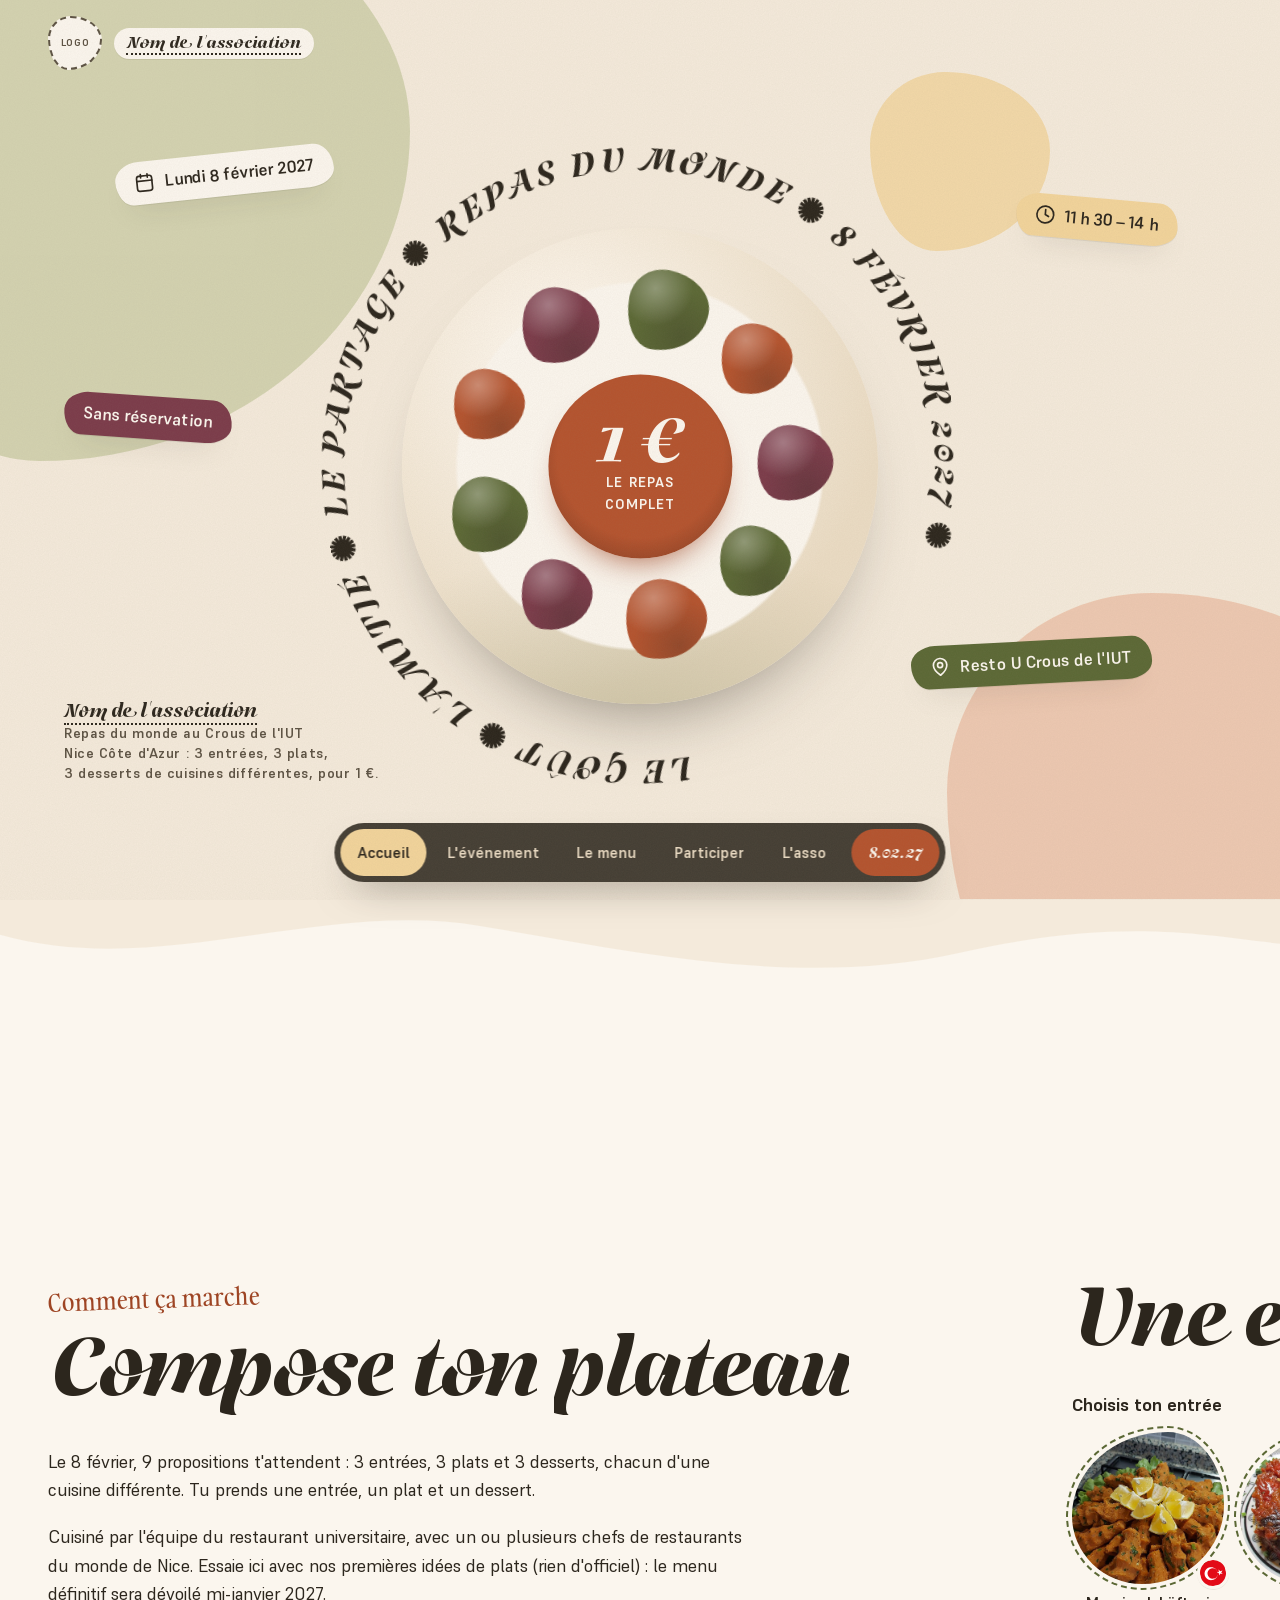
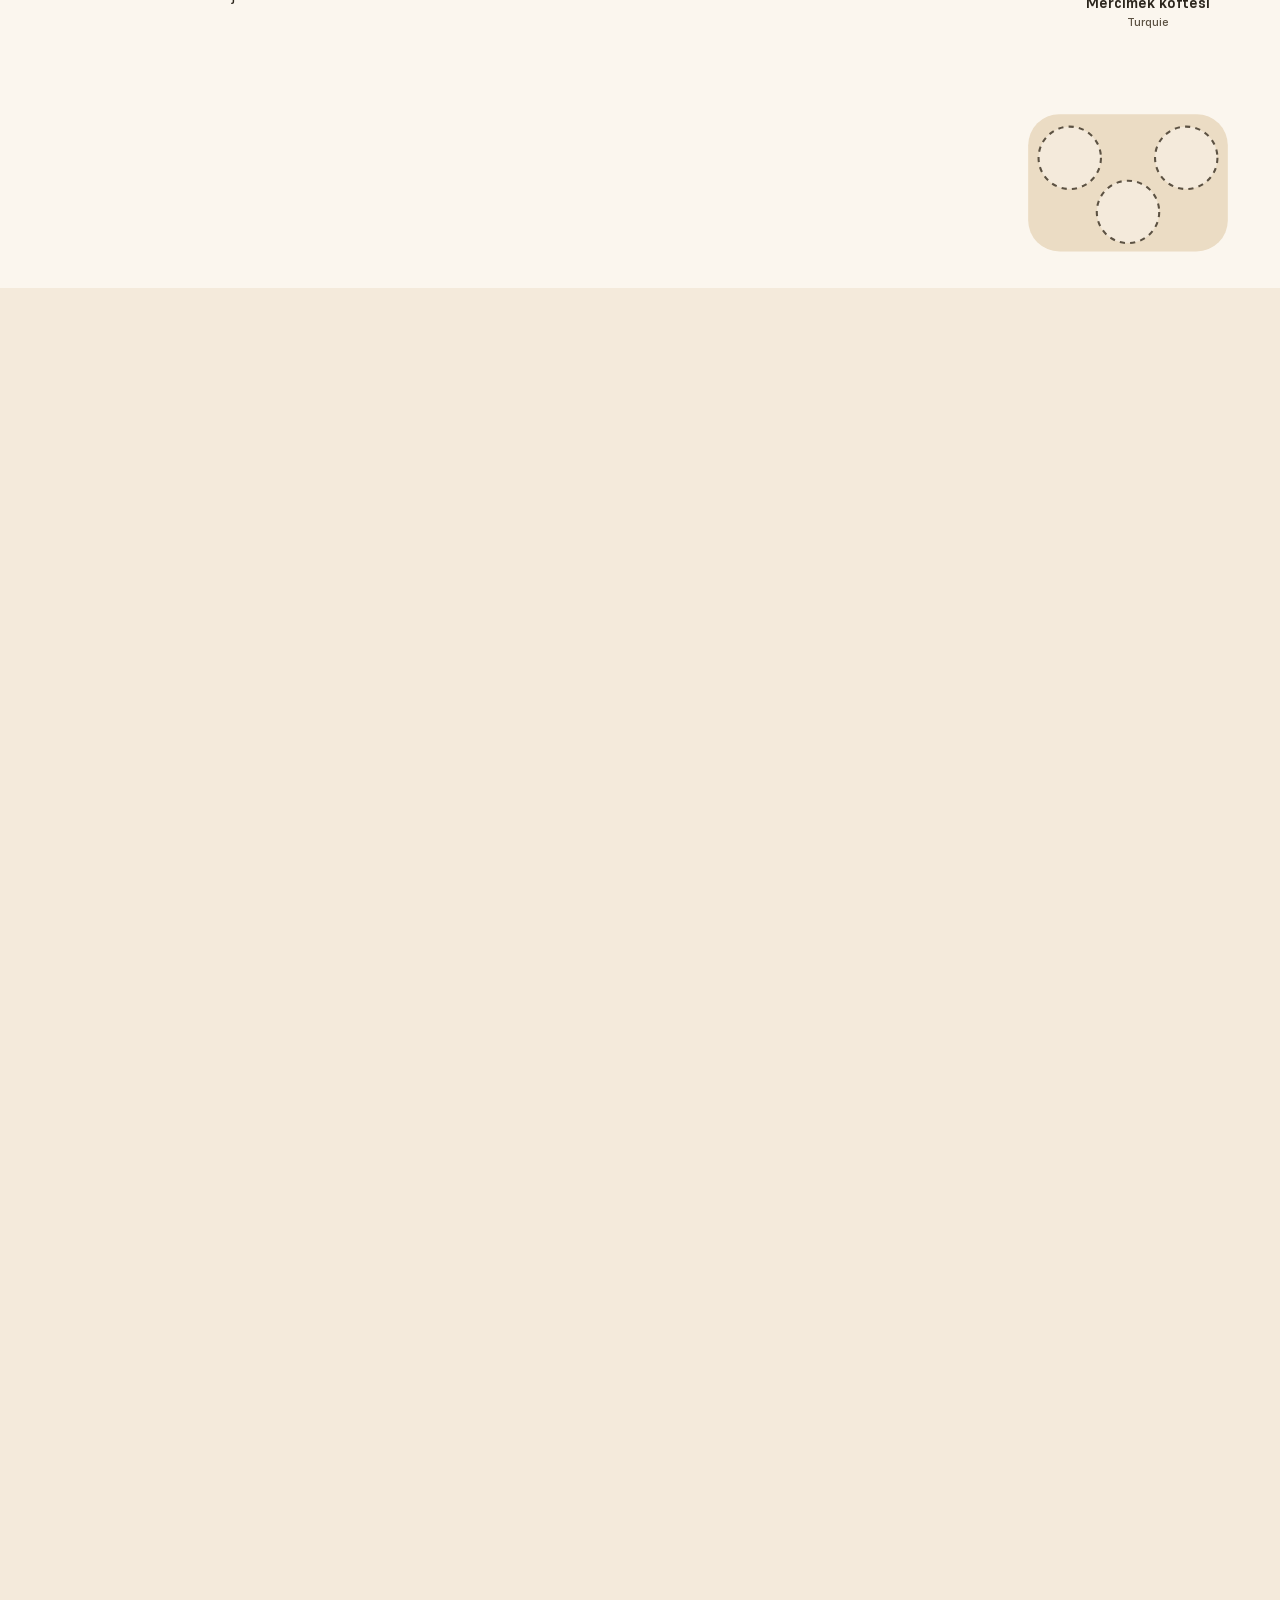
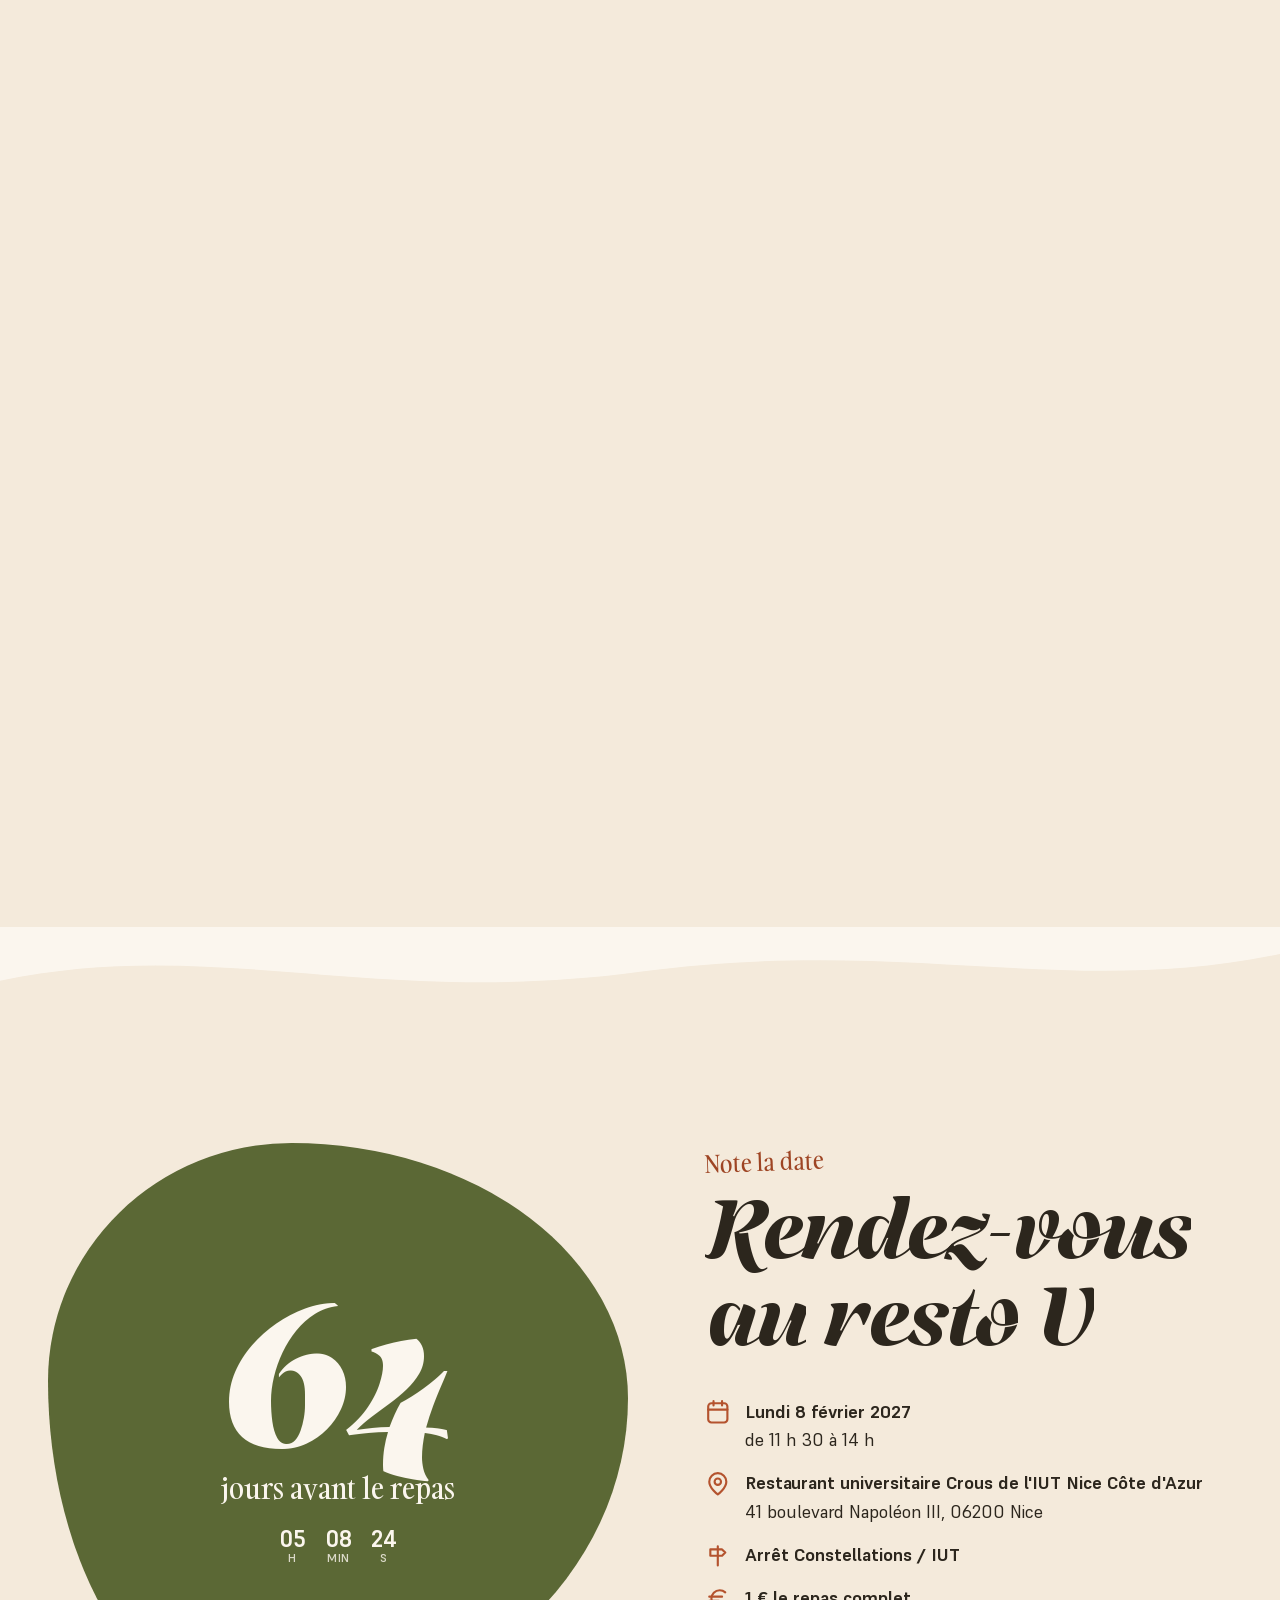
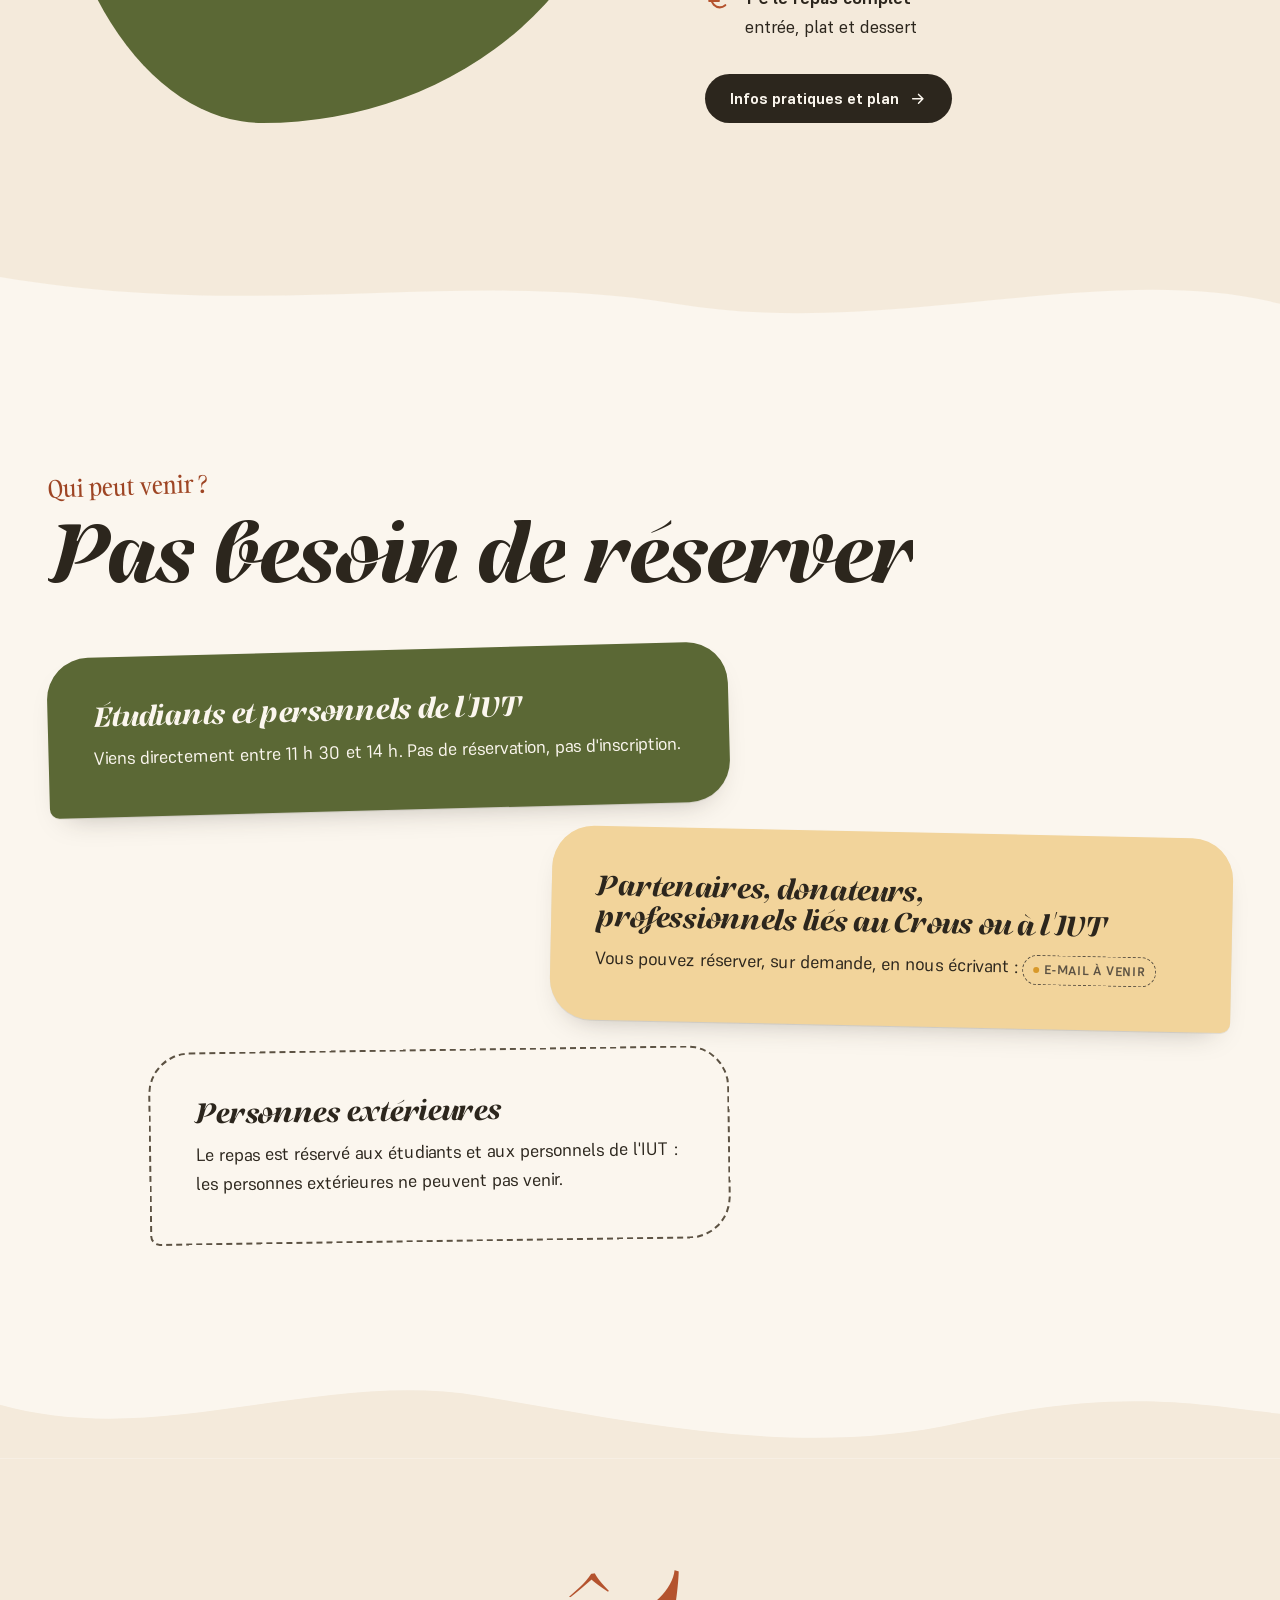
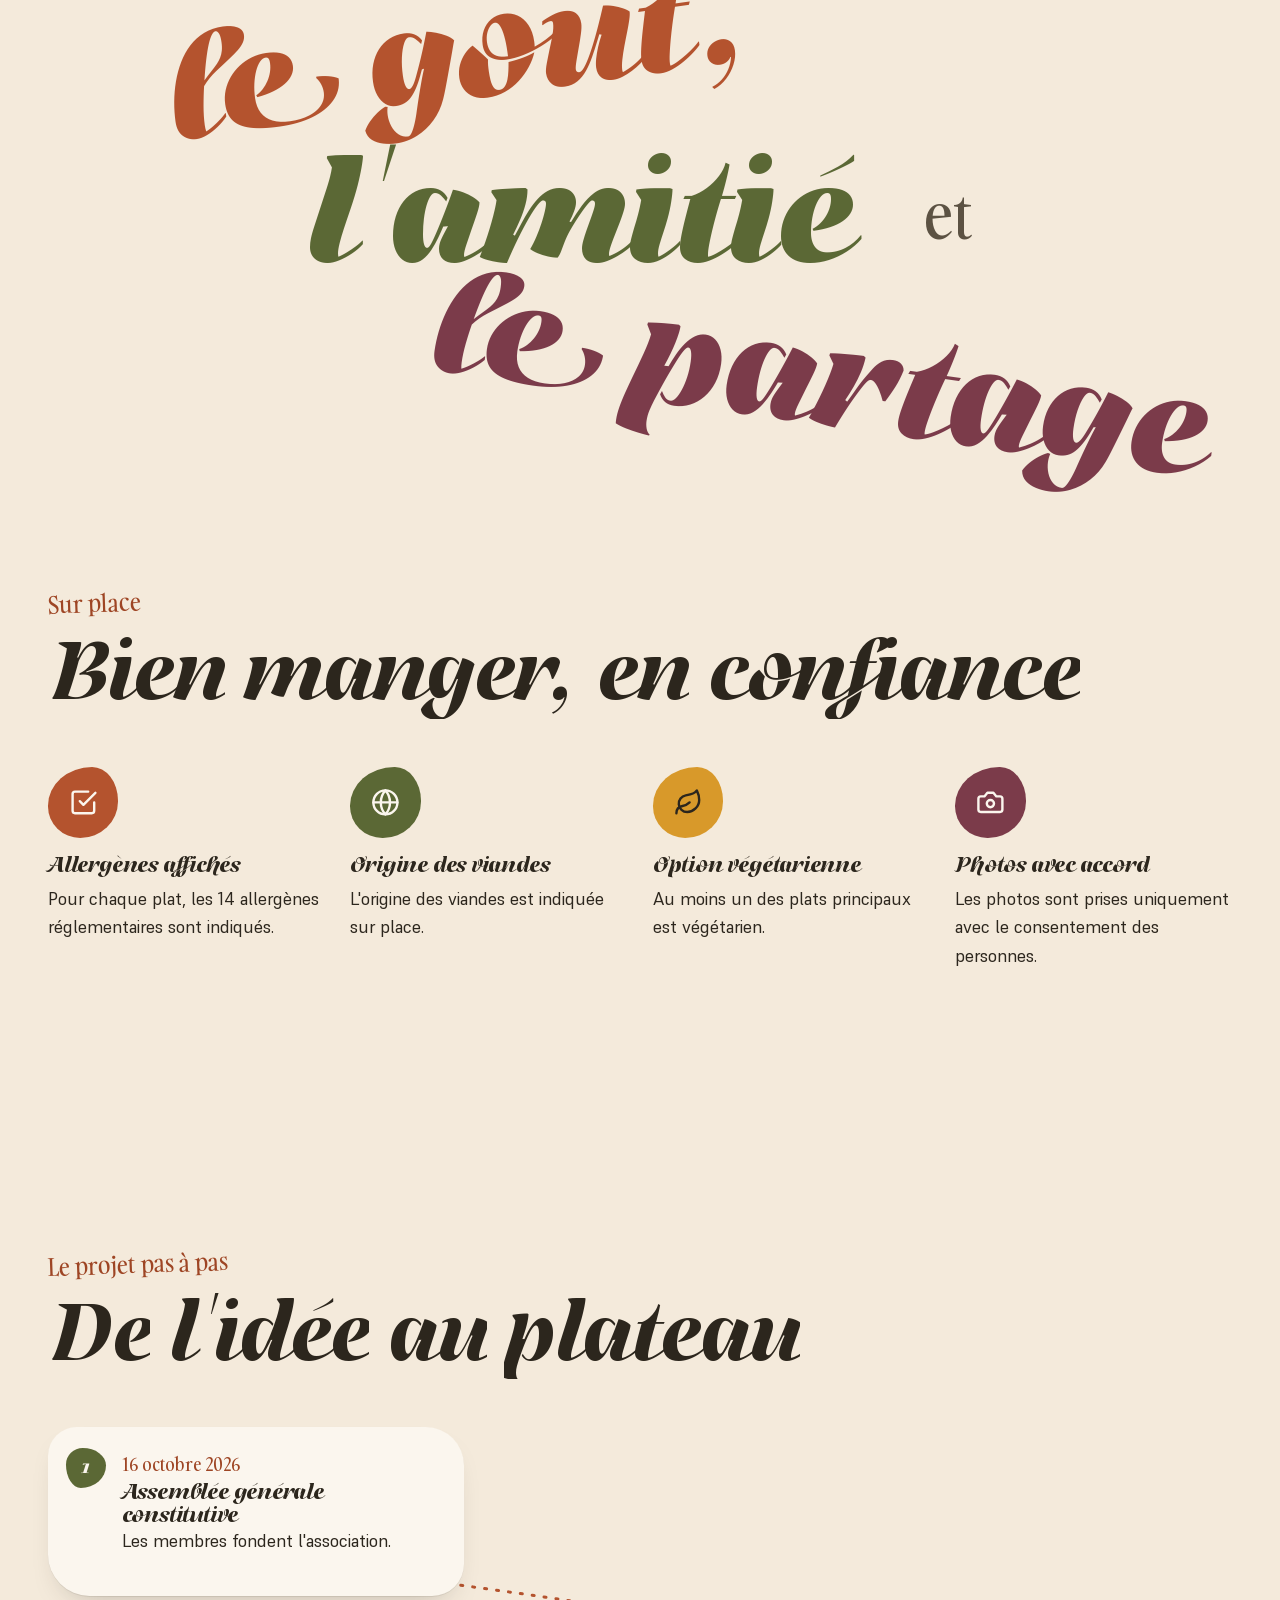
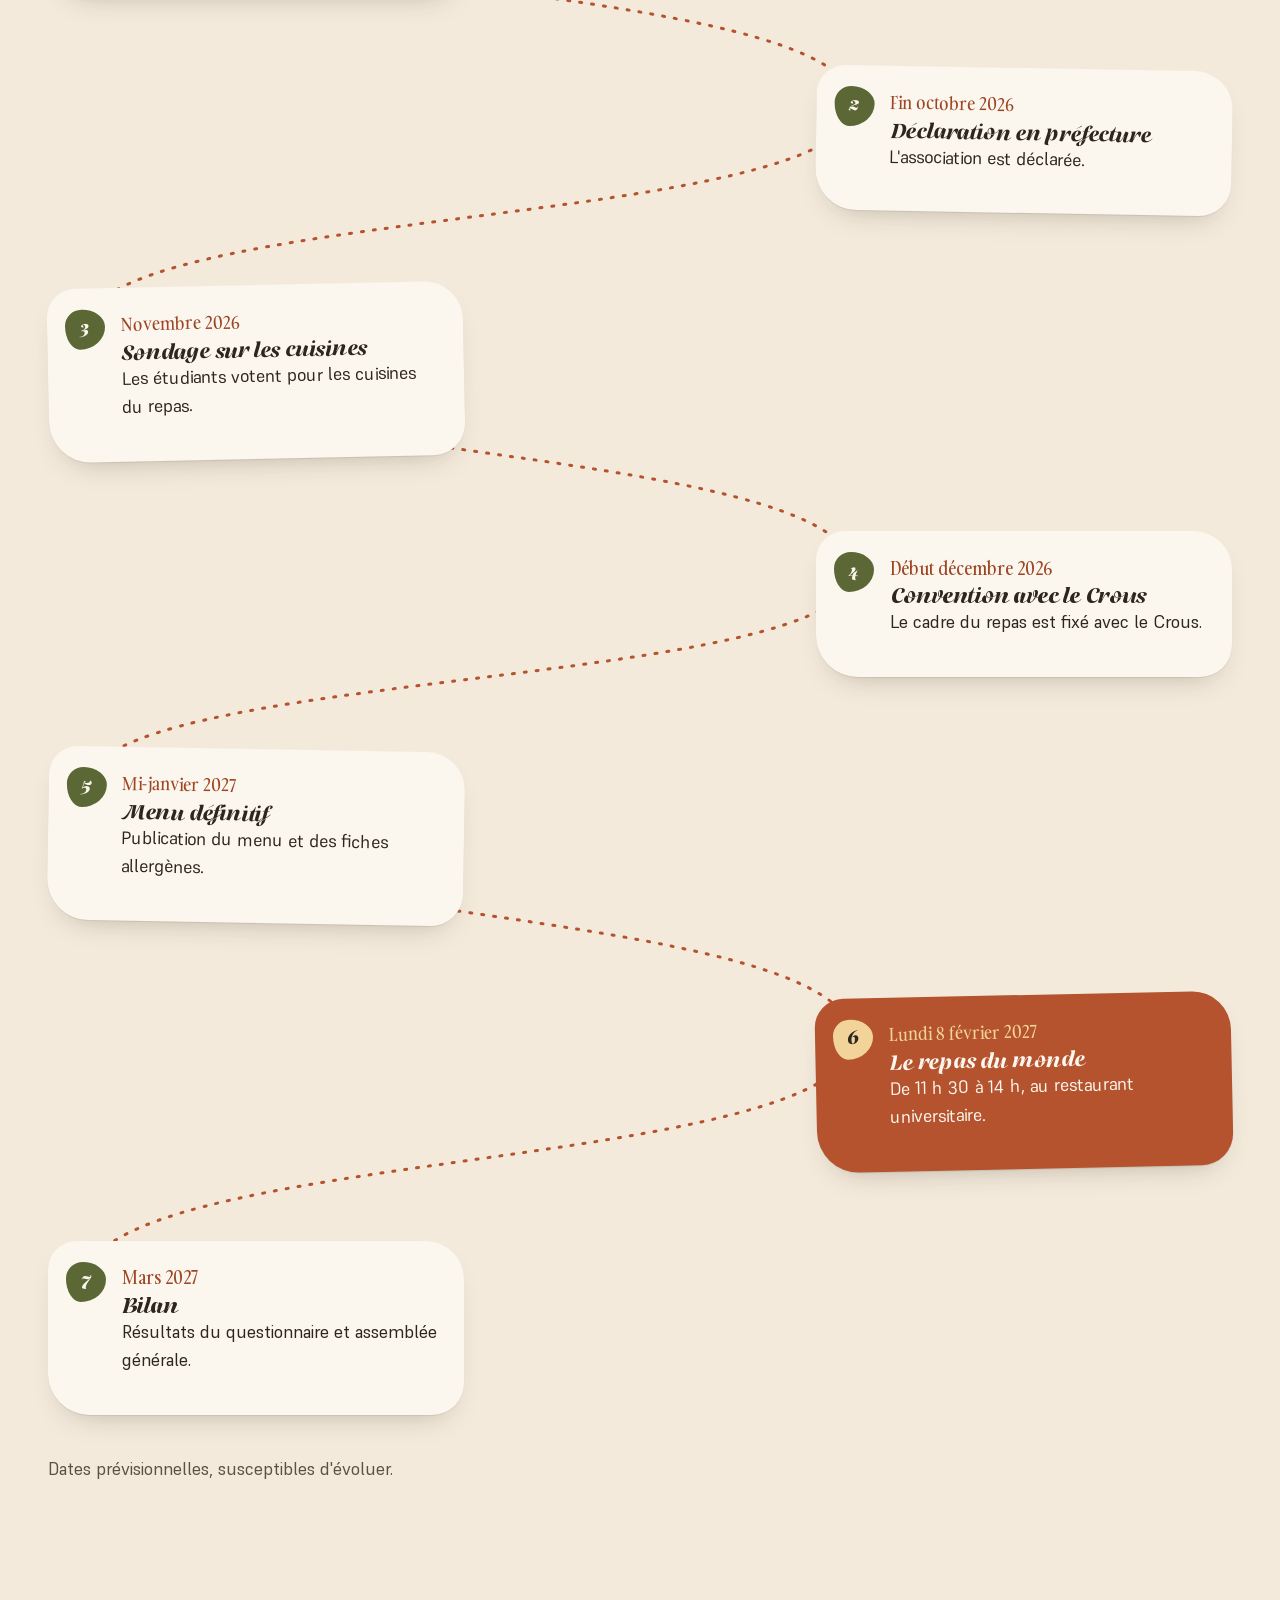
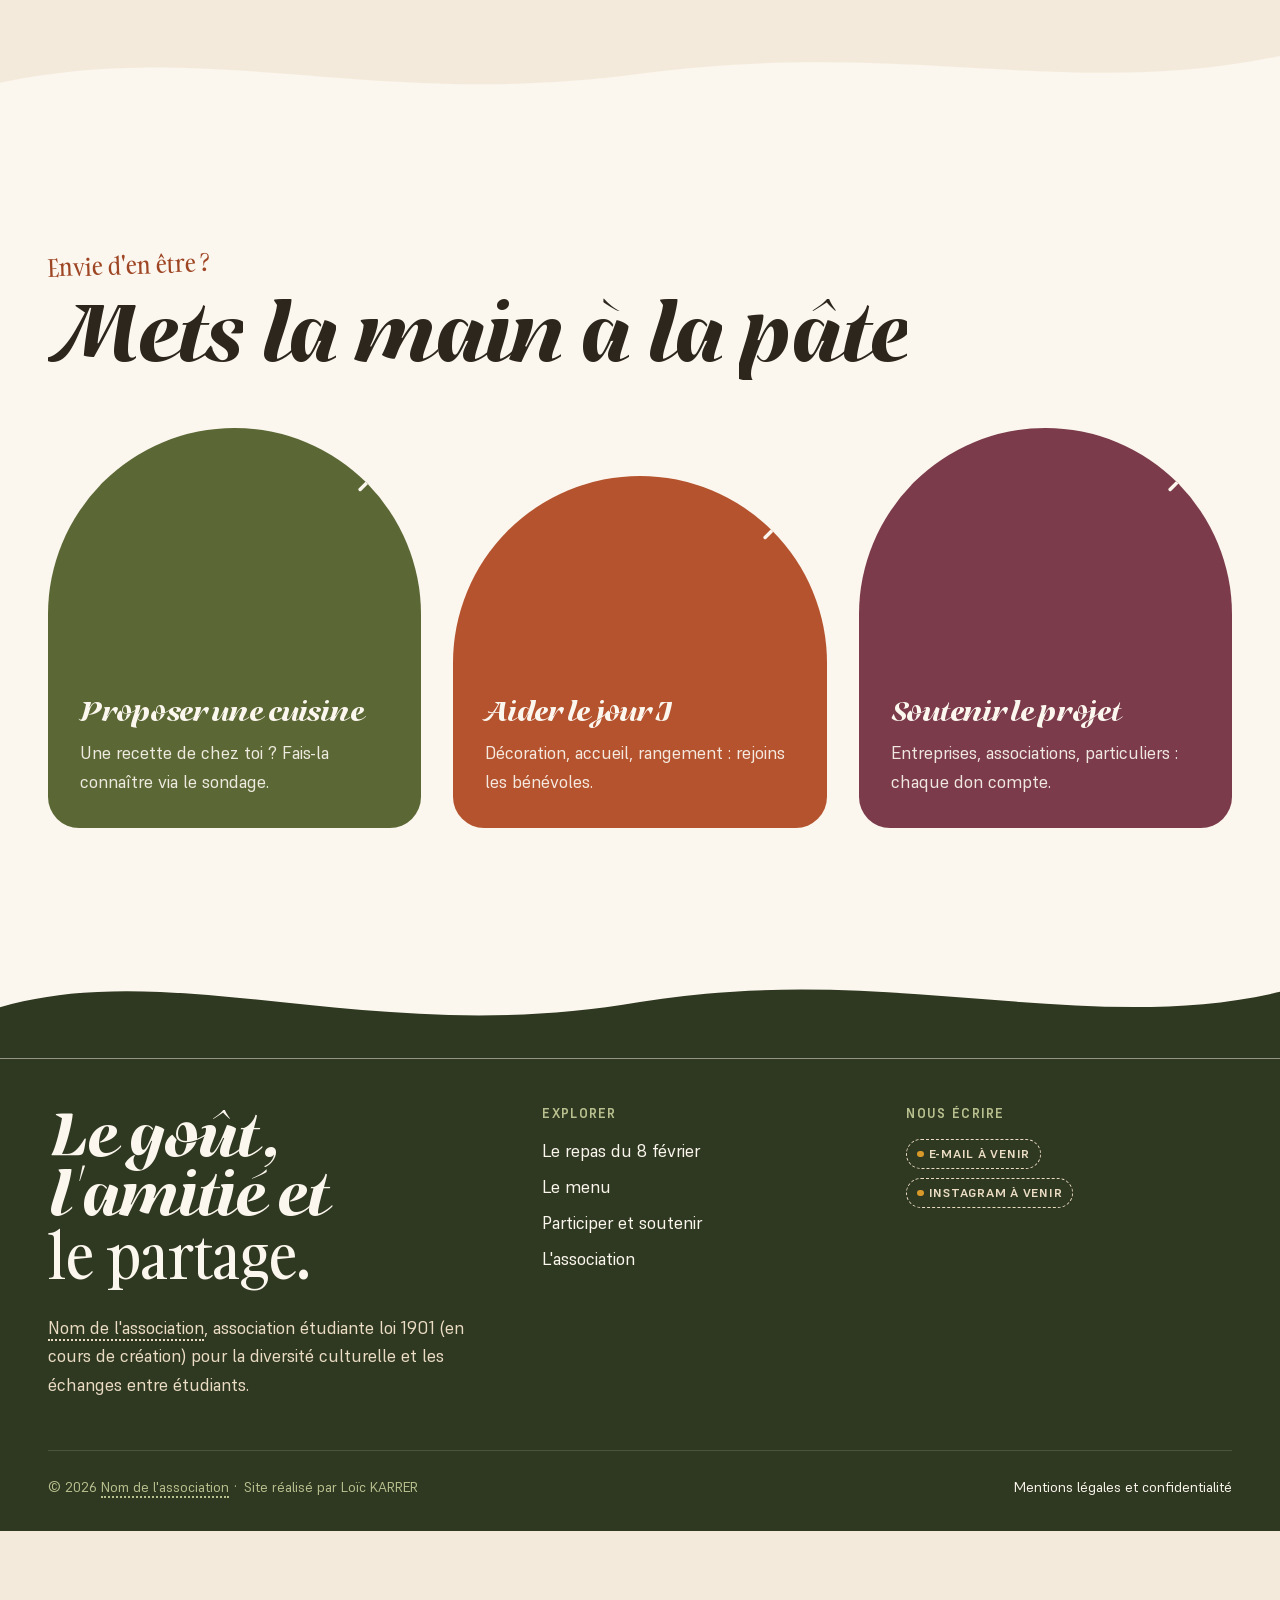
==== index.html @ e5e82177 "Add files via upload" ====
<!doctype html>
<html lang="fr">
<head>
<meta charset="utf-8">
<meta name="viewport" content="width=device-width, initial-scale=1">
<title>Accueil · Nom de l'association</title>
<meta name="description" content="Repas du monde au Crous le lundi 8 février 2027 : 3 entrées, 3 plats, 3 desserts de cuisines différentes pour 1 €. Une association étudiante pour la diversité culturelle.">
<meta name="theme-color" content="#f4eadb">
<!-- À ajouter quand le logo existera : <link rel="icon" href="assets/img/logo/favicon.svg"> -->
<link rel="stylesheet" href="assets/css/polices.css?v=c069f0ab">
<link rel="stylesheet" href="assets/css/style.css?v=1c559829">
<script>try{if(sessionStorage.getItem("voile")==="1"&&!matchMedia("(prefers-reduced-motion: reduce)").matches)document.documentElement.classList.add("voile-entree")}catch(e){}</script>
</head>
<body>
<a class="evitement" href="#contenu">Aller au contenu</a>
<div class="voile" aria-hidden="true"><span></span></div>

<a class="logo-bulle" href="index.html" aria-label="Nom de l'association, accueil">
  <!-- Emplacement du logo : remplacer ce bloc par <img src="assets/img/logo/logo.svg" alt=""> -->
  <span class="logo-slot" aria-hidden="true">Logo</span>
  <span class="logo-nom"><span class="tbd" title="À remplacer : nom de l'association">Nom de l'association</span></span>
</a>

<nav class="dock" aria-label="Navigation principale">
  <a href="index.html" aria-current="page">Accueil</a><a href="evenement.html">L'événement</a><a href="menu.html">Le menu</a><a href="participer.html">Participer</a><a href="association.html">L'asso</a>
  <a class="dock-date" href="evenement.html#infos">8.02.27</a>
</nav>

<button class="menu-bouton" type="button" aria-expanded="false" aria-controls="rideau" aria-label="Ouvrir le menu"><span></span><span></span></button>
<nav class="rideau" id="rideau" aria-label="Navigation mobile">
  <span class="forme" aria-hidden="true"></span><span class="forme" aria-hidden="true"></span>
  <ul><li><a href="index.html" aria-current="page">Accueil</a></li><li><a href="evenement.html">L'événement</a></li><li><a href="menu.html">Le menu</a></li><li><a href="participer.html">Participer</a></li><li><a href="association.html">L'asso</a></li></ul>
  <p class="rideau-info">Repas du monde · lundi 8 février 2027 · 11 h 30 – 14 h</p>
</nav>

<main id="contenu">

<section class="scene" aria-labelledby="titre-site">
  <div class="scene-fond" aria-hidden="true">
    <span class="forme f1" data-profondeur="-0.4"></span>
    <span class="forme f2" data-profondeur="-0.6"></span>
    <span class="forme f3" data-profondeur="0.8"></span>
  </div>

  <div class="plateau" data-profondeur="0.25">
    <svg class="plateau-anneau" viewBox="0 0 500 500" aria-hidden="true"><defs><path id="anneau-plateau" d="M250,250 m-232,0 a232,232 0 1,1 464,0 a232,232 0 1,1 -464,0"/></defs>
      <text><textPath href="#anneau-plateau" textLength="1440" lengthAdjust="spacing">le goût ✺ l'amitié ✺ le partage ✺ repas du monde ✺ 8 février 2027 ✺</textPath></text></svg>
    <div class="plateau-assiette" aria-hidden="true"></div>
    <div class="plateau-galets" aria-hidden="true"><span class="galet" style="left:41.5%;top:8.5%;--c:var(--olive);--t:17%;--d:9s"></span><span class="galet" style="left:62.7%;top:16.2%;--c:var(--terracotta);--t:15%;--d:10s"></span><span class="galet" style="left:74%;top:35.8%;--c:var(--figue);--t:16%;--d:11s"></span><span class="galet" style="left:70.1%;top:58%;--c:var(--olive);--t:15%;--d:12s"></span><span class="galet" style="left:52.8%;top:72.5%;--c:var(--terracotta);--t:17%;--d:13s"></span><span class="galet" style="left:30.2%;top:72.5%;--c:var(--figue);--t:15%;--d:14s"></span><span class="galet" style="left:12.9%;top:58%;--c:var(--olive);--t:16%;--d:15s"></span><span class="galet" style="left:9%;top:35.8%;--c:var(--terracotta);--t:15%;--d:16s"></span><span class="galet" style="left:20.3%;top:16.2%;--c:var(--figue);--t:16%;--d:17s"></span></div>
    <p class="prix-piece"><span><b>1 €</b><small>le repas<br>complet</small></span></p>
  </div>

  <div class="scene-etiquettes">
    <span class="etiquette e1" data-profondeur="1"><svg viewBox="0 0 24 24" fill="none" stroke="currentColor" stroke-width="2" stroke-linecap="round" stroke-linejoin="round" aria-hidden="true"><rect x="3" y="4" width="18" height="18" rx="3"/><path d="M16 2v4M8 2v4M3 10h18"/></svg> Lundi 8 février 2027</span>
    <span class="etiquette etiquette--safran e2" data-profondeur="0.7"><svg viewBox="0 0 24 24" fill="none" stroke="currentColor" stroke-width="2" stroke-linecap="round" stroke-linejoin="round" aria-hidden="true"><circle cx="12" cy="12" r="10"/><path d="M12 6v6l4 2"/></svg> 11 h 30 – 14 h</span>
    <span class="etiquette etiquette--olive e3" data-profondeur="1.2"><svg viewBox="0 0 24 24" fill="none" stroke="currentColor" stroke-width="2" stroke-linecap="round" stroke-linejoin="round" aria-hidden="true"><path d="M20 10c0 6-8 12-8 12s-8-6-8-12a8 8 0 0 1 16 0Z"/><circle cx="12" cy="10" r="3"/></svg> Resto U Crous de l'IUT</span>
    <span class="etiquette etiquette--figue e4" data-profondeur="0.9">Sans réservation</span>
  </div>

  <h1 class="scene-h1" id="titre-site"><strong><span class="tbd" title="À remplacer : nom de l'association">Nom de l'association</span></strong>Repas du monde au Crous de l'<span data-iut>IUT Nice Côte d'Azur</span> : 3 entrées, 3 plats, 3 desserts de cuisines différentes, pour 1 €.</h1>

</section>

<svg class="vague" viewBox="0 0 1440 100" preserveAspectRatio="none" aria-hidden="true" style="background:var(--sable);color:var(--lin)"><path d="M0,40 C180,90 360,0 540,30 C720,60 900,100 1080,60 C1260,20 1350,40 1440,50 L1440,100 L0,100Z" fill="currentColor"/></svg>

<section class="compose" id="compose" data-compose aria-labelledby="titre-compose">
  <div class="compose-piste">
    <div class="compose-panneau">
      <span class="surtitre">Comment ça marche</span>
      <h2 id="titre-compose" data-split>Compose ton plateau</h2>
      <p>Le 8 février, 9 propositions t'attendent : 3 entrées, 3 plats et 3 desserts, chacun d'une cuisine différente. Tu prends une entrée, un plat et un dessert.</p>
      <p>Cuisiné par l'équipe du restaurant universitaire, avec un ou plusieurs chefs de restaurants du monde de Nice. Essaie ici avec nos premières idées de plats (rien d'officiel) : le menu définitif sera dévoilé mi-janvier 2027.</p>
    </div>
    <div class="compose-panneau" style="--c:var(--olive)">
      <span class="numero" aria-hidden="true">1</span>
      <h2>Une entrée</h2>
      <fieldset class="choix choix--entree">
      <legend>Choisis ton entrée</legend>
      <input type="radio" name="entree" id="entree-mercimek-koftesi" value="mercimek-koftesi" data-drapeau="tr"><label for="entree-mercimek-koftesi"><span class="choix-visuel"><span class="choix-photo"><img src="assets/img/menu/mercimek-koftesi.jpg" alt="" loading="lazy"></span><img class="choix-drapeau" src="assets/img/drapeaux/tr.svg" alt="" width="32" height="32"></span><span class="choix-nom">Mercimek köftesi</span><small>Turquie</small></label><input type="radio" name="entree" id="entree-zaalouk" value="zaalouk" data-drapeau="ma"><label for="entree-zaalouk"><span class="choix-visuel"><span class="choix-photo"><img src="assets/img/menu/zaalouk.jpg" alt="" loading="lazy"></span><img class="choix-drapeau" src="assets/img/drapeaux/ma.svg" alt="" width="32" height="32"></span><span class="choix-nom">Zaalouk</span><small>Maroc</small></label><input type="radio" name="entree" id="entree-bolinho-de-arroz" value="bolinho-de-arroz" data-drapeau="br"><label for="entree-bolinho-de-arroz"><span class="choix-visuel"><span class="choix-photo"><img src="assets/img/menu/bolinho-de-arroz.jpg" alt="" loading="lazy"></span><img class="choix-drapeau" src="assets/img/drapeaux/br.svg" alt="" width="32" height="32"></span><span class="choix-nom">Bolinho de arroz</span><small>Brésil</small></label></fieldset>
    </div>
    <div class="compose-panneau" style="--c:var(--terracotta)">
      <span class="numero" aria-hidden="true">2</span>
      <h2>Un plat</h2>
      <p>Au moins un des plats principaux sera végétarien.</p>
      <fieldset class="choix choix--plat">
      <legend>Choisis ton plat</legend>
      <input type="radio" name="plat" id="plat-thiebou-niebe" value="thiebou-niebe" data-drapeau="sn"><label for="plat-thiebou-niebe"><span class="choix-visuel"><span class="choix-photo"><img src="assets/img/menu/thiebou-niebe.jpg" alt="" loading="lazy"></span><img class="choix-drapeau" src="assets/img/drapeaux/sn.svg" alt="" width="32" height="32"></span><span class="choix-nom">Thiébou niébé</span><small>Sénégal</small></label><input type="radio" name="plat" id="plat-plov" value="plov" data-drapeau="uz"><label for="plat-plov"><span class="choix-visuel"><span class="choix-photo"><img src="assets/img/menu/plov.jpg" alt="" loading="lazy"></span><img class="choix-drapeau" src="assets/img/drapeaux/uz.svg" alt="" width="32" height="32"></span><span class="choix-nom">Plov</span><small>Ouzbékistan</small></label><input type="radio" name="plat" id="plat-bolani" value="bolani" data-drapeau="af"><label for="plat-bolani"><span class="choix-visuel"><span class="choix-photo"><img src="assets/img/menu/bolani.jpg" alt="" loading="lazy"></span><img class="choix-drapeau" src="assets/img/drapeaux/af.svg" alt="" width="32" height="32"></span><span class="choix-nom">Bolani</span><small>Afghanistan</small></label></fieldset>
    </div>
    <div class="compose-panneau" style="--c:var(--figue)">
      <span class="numero" aria-hidden="true">3</span>
      <h2>Un dessert</h2>
      <fieldset class="choix choix--dessert">
      <legend>Choisis ton dessert</legend>
      <input type="radio" name="dessert" id="dessert-malva-pudding" value="malva-pudding" data-drapeau="za"><label for="dessert-malva-pudding"><span class="choix-visuel"><span class="choix-photo"><img src="assets/img/menu/malva-pudding.jpg" alt="" loading="lazy"></span><img class="choix-drapeau" src="assets/img/drapeaux/za.svg" alt="" width="32" height="32"></span><span class="choix-nom">Malva pudding</span><small>Afrique du Sud</small></label><input type="radio" name="dessert" id="dessert-suji-halwa" value="suji-halwa" data-drapeau="in"><label for="dessert-suji-halwa"><span class="choix-visuel"><span class="choix-photo"><img src="assets/img/menu/suji-halwa.jpg" alt="" loading="lazy"></span><img class="choix-drapeau" src="assets/img/drapeaux/in.svg" alt="" width="32" height="32"></span><span class="choix-nom">Suji halwa</span><small>Inde</small></label><input type="radio" name="dessert" id="dessert-peach-cobbler" value="peach-cobbler" data-drapeau="us"><label for="dessert-peach-cobbler"><span class="choix-visuel"><span class="choix-photo"><img src="assets/img/menu/peach-cobbler.jpg" alt="" loading="lazy"></span><img class="choix-drapeau" src="assets/img/drapeaux/us.svg" alt="" width="32" height="32"></span><span class="choix-nom">Peach cobbler</span><small>États-Unis</small></label></fieldset>
    </div>
    <div class="compose-panneau">
      <span class="total">1 €</span>
      <h2>le repas complet</h2>
      <p data-statut aria-live="polite"></p>
      <a class="bouton" href="menu.html">Découvrir le menu <svg viewBox="0 0 24 24" fill="none" stroke="currentColor" stroke-width="2" stroke-linecap="round" stroke-linejoin="round" aria-hidden="true"><path d="M5 12h14M13 6l6 6-6 6"/></svg></a>
    </div>
  </div>
  <svg class="mini-plateau" viewBox="0 0 200 140" role="img" aria-label="Ton plateau : entrée, plat, dessert">
    <rect x="4" y="4" width="192" height="132" rx="30" style="fill:var(--argile)"/>
    <circle class="case" data-case="entree" cx="44" cy="46" r="30"/>
    <circle class="case" data-case="dessert" cx="156" cy="46" r="30"/>
    <circle class="case" data-case="plat" cx="100" cy="98" r="30"/>
    <defs>
      <clipPath id="mp-entree"><circle cx="44" cy="46" r="25"/></clipPath>
      <clipPath id="mp-dessert"><circle cx="156" cy="46" r="25"/></clipPath>
      <clipPath id="mp-plat"><circle cx="100" cy="98" r="25"/></clipPath>
    </defs>
    <image class="mp-drapeau" data-drapeau-case="entree" x="19" y="21" width="50" height="50" clip-path="url(#mp-entree)"/>
    <image class="mp-drapeau" data-drapeau-case="dessert" x="131" y="21" width="50" height="50" clip-path="url(#mp-dessert)"/>
    <image class="mp-drapeau" data-drapeau-case="plat" x="75" y="73" width="50" height="50" clip-path="url(#mp-plat)"/>
  </svg>
</section>
<svg class="vague" viewBox="0 0 1440 100" preserveAspectRatio="none" aria-hidden="true" style="background:var(--lin);color:var(--sable)"><path d="M0,60 C240,10 420,90 720,50 C1020,10 1200,80 1440,30 L1440,100 L0,100Z" fill="currentColor"/></svg>

<section class="section" aria-labelledby="titre-rdv">
  <div class="conteneur rebours">
    <div class="rebours-blob" data-rebours="2027-02-08T11:30:00+01:00" data-reveal>
      <div>
        <span class="jours" data-j>—</span>
        <span class="unite" data-unite>jours avant le repas</span>
        <div class="rebours-details" aria-hidden="true">
          <span><b data-h>--</b><small>h</small></span>
          <span><b data-m>--</b><small>min</small></span>
          <span><b data-s>--</b><small>s</small></span>
        </div>
      </div>
    </div>
    <div>
      <span class="surtitre">Note la date</span>
      <h2 id="titre-rdv" data-split>Rendez-vous au resto U</h2>
      <ul class="infos-pratiques" data-cascade>
        <li><svg viewBox="0 0 24 24" fill="none" stroke="currentColor" stroke-width="2" stroke-linecap="round" stroke-linejoin="round" aria-hidden="true"><rect x="3" y="4" width="18" height="18" rx="3"/><path d="M16 2v4M8 2v4M3 10h18"/></svg><span><strong>Lundi 8 février 2027</strong>de 11 h 30 à 14 h</span></li>
        <li><svg viewBox="0 0 24 24" fill="none" stroke="currentColor" stroke-width="2" stroke-linecap="round" stroke-linejoin="round" aria-hidden="true"><path d="M20 10c0 6-8 12-8 12s-8-6-8-12a8 8 0 0 1 16 0Z"/><circle cx="12" cy="10" r="3"/></svg><span><strong>Restaurant universitaire Crous de l'<span data-iut>IUT Nice Côte d'Azur</span></strong>41 boulevard Napoléon III, 06200 Nice</span></li>
        <li><svg viewBox="0 0 24 24" fill="none" stroke="currentColor" stroke-width="2" stroke-linecap="round" stroke-linejoin="round" aria-hidden="true"><path d="M12 3v18M5 6h11l3 3-3 3H5z"/></svg><span><strong>Arrêt Constellations / IUT</strong></span></li>
        <li><svg viewBox="0 0 24 24" fill="none" stroke="currentColor" stroke-width="2" stroke-linecap="round" stroke-linejoin="round" aria-hidden="true"><path d="M4 10h12M4 14h9"/><path d="M19 6a7.7 7.7 0 0 0-5.2-2A7.9 7.9 0 0 0 6 12c0 4.4 3.5 8 7.8 8 2 0 3.8-.8 5.2-2"/></svg><span><strong>1 € le repas complet</strong>entrée, plat et dessert</span></li>
      </ul>
      <a class="bouton" href="evenement.html#infos">Infos pratiques et plan <svg viewBox="0 0 24 24" fill="none" stroke="currentColor" stroke-width="2" stroke-linecap="round" stroke-linejoin="round" aria-hidden="true"><path d="M5 12h14M13 6l6 6-6 6"/></svg></a>
    </div>
  </div>
</section>
<svg class="vague" viewBox="0 0 1440 100" preserveAspectRatio="none" aria-hidden="true" style="background:var(--sable);color:var(--lin)"><path d="M0,30 C300,80 520,20 760,60 C1000,100 1240,10 1440,60 L1440,100 L0,100Z" fill="currentColor"/></svg>

<section class="section fond-lin" aria-labelledby="titre-qui">
  <div class="conteneur">
    <span class="surtitre">Qui peut venir ?</span>
    <h2 id="titre-qui" data-split>Pas besoin de réserver</h2>
    <div class="bulles" data-cascade>
  <div class="bulle bulle--oui">
    <h3>Étudiants et personnels de l'IUT</h3>
    <p>Viens directement entre 11 h 30 et 14 h. Pas de réservation, pas d'inscription.</p>
  </div>
  <div class="bulle bulle--sur-demande">
    <h3>Partenaires, donateurs, professionnels liés au Crous ou à l'IUT</h3>
    <p>Vous pouvez réserver, sur demande, en nous écrivant : <span class="a-venir">E-mail à venir</span></p>
  </div>
  <div class="bulle bulle--non">
    <h3>Personnes extérieures</h3>
    <p>Le repas est réservé aux étudiants et aux personnels de l'IUT : les personnes extérieures ne peuvent pas venir.</p>
  </div>
</div>
  </div>
</section>
<svg class="vague" viewBox="0 0 1440 100" preserveAspectRatio="none" aria-hidden="true" style="background:var(--lin);color:var(--sable)"><path d="M0,40 C180,90 360,0 540,30 C720,60 900,100 1080,60 C1260,20 1350,40 1440,50 L1440,100 L0,100Z" fill="currentColor"/></svg>

<section class="section" aria-labelledby="titre-sur-place">
  <div class="conteneur">
    <p class="valeurs" aria-label="Le goût, l'amitié et le partage"><span class="v1">le goût,</span> <span class="v2">l'amitié</span> <span class="et">et</span> <span class="v3">le partage</span></p>
  </div>
  <div class="conteneur" style="margin-top:clamp(4rem,10vw,8rem)">
    <span class="surtitre">Sur place</span>
    <h2 id="titre-sur-place" data-split>Bien manger, en confiance</h2>
    <div class="engagements" data-cascade>
  <div class="engagement"><span class="pastille"><svg viewBox="0 0 24 24" fill="none" stroke="currentColor" stroke-width="2" stroke-linecap="round" stroke-linejoin="round" aria-hidden="true"><path d="M9 11l3 3L22 4"/><path d="M21 12v7a2 2 0 0 1-2 2H5a2 2 0 0 1-2-2V5a2 2 0 0 1 2-2h11"/></svg></span><h3>Allergènes affichés</h3><p>Pour chaque plat, les 14 allergènes réglementaires sont indiqués.</p></div>
  <div class="engagement"><span class="pastille"><svg viewBox="0 0 24 24" fill="none" stroke="currentColor" stroke-width="2" stroke-linecap="round" stroke-linejoin="round" aria-hidden="true"><circle cx="12" cy="12" r="10"/><path d="M2 12h20M12 2a15 15 0 0 1 0 20M12 2a15 15 0 0 0 0 20"/></svg></span><h3>Origine des viandes</h3><p>L'origine des viandes est indiquée sur place.</p></div>
  <div class="engagement"><span class="pastille"><svg viewBox="0 0 24 24" fill="none" stroke="currentColor" stroke-width="2" stroke-linecap="round" stroke-linejoin="round" aria-hidden="true"><path d="M11 20A7 7 0 0 1 9.8 6.1C15.5 5 17 4.5 19 2c1 2 2 4.2 2 8 0 5.5-4.8 10-10 10Z"/><path d="M2 21c0-3 1.9-5.4 5.1-6C9.5 14.5 12 13 13 12"/></svg></span><h3>Option végétarienne</h3><p>Au moins un des plats principaux est végétarien.</p></div>
  <div class="engagement"><span class="pastille"><svg viewBox="0 0 24 24" fill="none" stroke="currentColor" stroke-width="2" stroke-linecap="round" stroke-linejoin="round" aria-hidden="true"><path d="M14.5 4h-5L7 7H4a2 2 0 0 0-2 2v9a2 2 0 0 0 2 2h16a2 2 0 0 0 2-2V9a2 2 0 0 0-2-2h-3l-2.5-3z"/><circle cx="12" cy="13" r="3"/></svg></span><h3>Photos avec accord</h3><p>Les photos sont prises uniquement avec le consentement des personnes.</p></div>
</div>
  </div>
</section>

<section class="section" aria-labelledby="titre-chemin">
  <div class="conteneur">
    <span class="surtitre">Le projet pas à pas</span>
    <h2 id="titre-chemin" data-split>De l'idée au plateau</h2>
    <div class="chemin" data-chemin><svg class="chemin-trace" aria-hidden="true"><path/><path class="trait"/></svg><ol><li><span class="rond" aria-hidden="true">1</span><time>16 octobre 2026</time><h3>Assemblée générale constitutive</h3><p>Les membres fondent l'association.</p></li><li><span class="rond" aria-hidden="true">2</span><time>Fin octobre 2026</time><h3>Déclaration en préfecture</h3><p>L'association est déclarée.</p></li><li><span class="rond" aria-hidden="true">3</span><time>Novembre 2026</time><h3>Sondage sur les cuisines</h3><p>Les étudiants votent pour les cuisines du repas.</p></li><li><span class="rond" aria-hidden="true">4</span><time>Début décembre 2026</time><h3>Convention avec le Crous</h3><p>Le cadre du repas est fixé avec le Crous.</p></li><li><span class="rond" aria-hidden="true">5</span><time>Mi-janvier 2027</time><h3>Menu définitif</h3><p>Publication du menu et des fiches allergènes.</p></li><li class="temps-fort"><span class="rond" aria-hidden="true">6</span><time>Lundi 8 février 2027</time><h3>Le repas du monde</h3><p>De 11 h 30 à 14 h, au restaurant universitaire.</p></li><li><span class="rond" aria-hidden="true">7</span><time>Mars 2027</time><h3>Bilan</h3><p>Résultats du questionnaire et assemblée générale.</p></li></ol></div><p style="margin-top:2.5rem;color:var(--encre-douce)">Dates prévisionnelles, susceptibles d'évoluer.</p>
  </div>
</section>
<svg class="vague" viewBox="0 0 1440 100" preserveAspectRatio="none" aria-hidden="true" style="background:var(--sable);color:var(--lin)"><path d="M0,60 C240,10 420,90 720,50 C1020,10 1200,80 1440,30 L1440,100 L0,100Z" fill="currentColor"/></svg>

<section class="section fond-lin" aria-labelledby="titre-portes">
  <div class="conteneur">
    <span class="surtitre">Envie d'en être ?</span>
    <h2 id="titre-portes" data-split>Mets la main à la pâte</h2>
    <div class="portes" data-cascade>
      <a class="porte" href="participer.html#proposer"><svg class=fleche viewBox="0 0 24 24" fill="none" stroke="currentColor" stroke-width="2" stroke-linecap="round" stroke-linejoin="round" aria-hidden="true"><path d="M7 17 17 7M8 7h9v9"/></svg><h3>Proposer une cuisine</h3><p>Une recette de chez toi ? Fais-la connaître via le sondage.</p></a>
      <a class="porte" href="participer.html#aider"><svg class=fleche viewBox="0 0 24 24" fill="none" stroke="currentColor" stroke-width="2" stroke-linecap="round" stroke-linejoin="round" aria-hidden="true"><path d="M7 17 17 7M8 7h9v9"/></svg><h3>Aider le jour J</h3><p>Décoration, accueil, rangement : rejoins les bénévoles.</p></a>
      <a class="porte" href="participer.html#soutenir"><svg class=fleche viewBox="0 0 24 24" fill="none" stroke="currentColor" stroke-width="2" stroke-linecap="round" stroke-linejoin="round" aria-hidden="true"><path d="M7 17 17 7M8 7h9v9"/></svg><h3>Soutenir le projet</h3><p>Entreprises, associations, particuliers : chaque don compte.</p></a>
    </div>
  </div>
</section>

</main>

<footer class="pied">
  <svg class="pied-haut" viewBox="0 0 1440 100" preserveAspectRatio="none" aria-hidden="true" style="--fond-avant:var(--lin)"><path d="M0,50 C200,0 420,90 720,45 C1000,5 1220,80 1440,35 L1440,100 L0,100Z" fill="currentColor"/></svg>
  <div class="conteneur">
    <div class="pied-contenu">
      <div>
        <h2>Le goût, l'amitié et <span class="accent">le partage.</span></h2>
        <p><span class="tbd" title="À remplacer : nom de l'association">Nom de l'association</span>, association étudiante loi 1901 (en cours de création) pour la diversité culturelle et les échanges entre étudiants.</p>
      </div>
      <div>
        <h3>Explorer</h3>
        <ul>
          <li><a href="evenement.html">Le repas du 8 février</a></li>
          <li><a href="menu.html">Le menu</a></li>
          <li><a href="participer.html">Participer et soutenir</a></li>
          <li><a href="association.html">L'association</a></li>
        </ul>
      </div>
      <div>
        <h3>Nous écrire</h3>
        <ul>
          <li><!-- Remplacer par <a href="mailto:...">...</a> --><span class="a-venir">E-mail à venir</span></li>
          <li><!-- Remplacer par le lien Instagram --><span class="a-venir">Instagram à venir</span></li>
        </ul>
      </div>
    </div>
    <div class="pied-bas">
      <p>© <span data-annee>2026</span> <span class="tbd" title="À remplacer : nom de l'association">Nom de l'association</span> · Site réalisé par Loïc KARRER</p>
      <p><a href="mentions-legales.html">Mentions légales et confidentialité</a></p>
    </div>
  </div>
</footer>

<script src="assets/js/vendor/gsap.min.js?v=fa1aeabc" defer></script>
<script src="assets/js/vendor/ScrollTrigger.min.js?v=ecd3242f" defer></script>
<script src="assets/js/menu-data.js?v=6f654d98" defer></script>
<script src="assets/js/main.js?v=73e51909" defer></script>
</body>
</html>
---- assets/css/polices.css ----
/* Polices intégrées (base64) : fonctionnent même en ouvrant le site depuis le disque (file://). */
@font-face {
  font-family: "Telma";
  src: url("[data-uri]") format("woff2");
  font-weight: 300 900;
  font-display: swap;
}
@font-face {
  font-family: "Supreme";
  src: url("[data-uri]") format("woff2");
  font-weight: 100 800;
  font-display: swap;
}
@font-face {
  font-family: "Gambarino";
  src: url("[data-uri]") format("woff2");
  font-weight: 400;
  font-display: swap;
}
---- assets/css/style.css ----
/* ==========================================================================
   Nom de l'association — feuille de style
   Direction : marché méditerranéen, formes organiques, mouvement doux.
   ========================================================================== */


:root {
  /* Couleurs */
  --sable: #f4eadb;
  --lin: #fbf6ee;
  --argile: #ebdcc4;
  --terracotta: #b4532e;
  --terracotta-texte: #9e4524;
  --terracotta-clair: #e7a787;
  --olive: #5b6835;
  --olive-clair: #b9c08f;
  --olive-nuit: #2f3820;
  --safran: #d8992a;
  --safran-clair: #f2d49b;
  --figue: #7b3b4a;
  --figue-clair: #d9a9b0;
  --encre: #2c261d;
  --encre-douce: #5c5243;

  /* Typo */
  --f-display: "Telma", "Trebuchet MS", sans-serif;
  --f-texte: "Supreme", "Segoe UI", sans-serif;
  --f-accent: "Gambarino", Georgia, serif;

  --fs-mega: clamp(3.4rem, 11vw, 10rem);
  --fs-1: clamp(2.6rem, 6.4vw, 5.6rem);
  --fs-2: clamp(2rem, 4.2vw, 3.6rem);
  --fs-3: clamp(1.35rem, 2.2vw, 1.85rem);
  --fs-texte: clamp(1rem, 0.96rem + 0.2vw, 1.125rem);
  --fs-petit: 0.875rem;

  /* Espace & formes */
  --gouttiere: clamp(1rem, 4vw, 3rem);
  --largeur: 76rem;
  --blob-1: 42% 58% 63% 37% / 41% 44% 56% 59%;
  --blob-2: 63% 37% 54% 46% / 55% 48% 52% 45%;
  --blob-3: 38% 62% 45% 55% / 62% 38% 62% 38%;
  --ombre: 0 1px 0 rgb(44 38 29 / 0.08), 0 14px 30px -18px rgb(44 38 29 / 0.35);
  --ease: cubic-bezier(0.22, 1, 0.36, 1);
}

/* ---------- Base ---------- */
*,
*::before,
*::after { box-sizing: border-box; }

html { -webkit-text-size-adjust: 100%; scroll-behavior: smooth; }
body {
  margin: 0;
  background: var(--sable);
  color: var(--encre);
  font-family: var(--f-texte);
  font-size: var(--fs-texte);
  line-height: 1.6;
  overflow-x: hidden;
  padding-bottom: 7rem; /* place pour le dock */
}
/* Grain : donne une matière papier/argile au fond */
body::after {
  content: "";
  position: fixed;
  inset: 0;
  pointer-events: none;
  z-index: 90;
  opacity: 0.16;
  will-change: transform;
  background-image: url("data:image/svg+xml,%3Csvg xmlns='http://www.w3.org/2000/svg' width='180' height='180'%3E%3Cfilter id='n'%3E%3CfeTurbulence type='fractalNoise' baseFrequency='.85' numOctaves='3' stitchTiles='stitch'/%3E%3CfeColorMatrix values='0 0 0 0 .35 0 0 0 0 .28 0 0 0 0 .2 0 0 0 .55 0'/%3E%3C/filter%3E%3Crect width='100%25' height='100%25' filter='url(%23n)'/%3E%3C/svg%3E");
}

img, svg { display: block; max-width: 100%; }
a { color: var(--terracotta-texte); text-decoration-thickness: 1.5px; text-underline-offset: 0.2em; }
a:hover { color: var(--figue); }
p { margin: 0 0 1em; max-width: 58ch; }
h1, h2, h3, h4 {
  font-family: var(--f-display);
  font-weight: 700;
  line-height: 0.98;
  letter-spacing: -0.01em;
  margin: 0 0 0.4em;
  text-wrap: balance;
}
h2 { font-size: var(--fs-1); }
h3 { font-size: var(--fs-3); line-height: 1.1; }
ul { padding-left: 1.2em; }

:focus-visible {
  outline: 3px solid var(--figue);
  outline-offset: 3px;
  border-radius: 6px;
}
::selection { background: var(--safran-clair); color: var(--encre); }

.sr-only {
  position: absolute !important;
  width: 1px; height: 1px;
  padding: 0; margin: -1px;
  overflow: hidden; clip: rect(0 0 0 0);
  white-space: nowrap; border: 0;
}
.evitement {
  position: absolute; left: 1rem; top: -4rem; z-index: 200;
  background: var(--encre); color: var(--lin);
  padding: 0.7rem 1.1rem; border-radius: 999px;
}
.evitement:focus { top: 1rem; }

.conteneur {
  width: min(100% - 2 * var(--gouttiere), var(--largeur));
  margin-inline: auto;
}
.section { position: relative; padding-block: clamp(4rem, 10vw, 8rem); }

/* Mots-accents en Gambarino */
.accent { font-family: var(--f-accent); font-weight: 400; font-style: normal; letter-spacing: 0; }
.surligne {
  background: linear-gradient(transparent 62%, var(--safran-clair) 62% 90%, transparent 90%);
  padding-inline: 0.08em;
}

/* Infos provisoires : visibles volontairement pour ne rien oublier */
.tbd {
  border-bottom: 2px dotted currentColor;
  cursor: help;
}
.a-venir {
  display: inline-flex; align-items: center; gap: 0.4em;
  font-family: var(--f-texte); font-size: 0.78rem; font-weight: 700;
  letter-spacing: 0.06em; text-transform: uppercase;
  padding: 0.3em 0.8em; border-radius: 999px;
  border: 1.5px dashed currentColor;
  color: var(--encre-douce);
  white-space: nowrap;
}
.a-venir::before {
  content: ""; width: 0.5em; height: 0.5em; border-radius: 50%;
  background: var(--safran);
  animation: pulse 2.4s var(--ease) infinite;
}

/* ---------- Étiquettes (« stickers ») ---------- */
.etiquette {
  display: inline-flex; align-items: center; gap: 0.55em;
  padding: 0.65em 1.15em;
  border-radius: 2em 1.6em 2.1em 1.4em / 1.5em 2em 1.4em 2em;
  background: var(--lin);
  color: var(--encre);
  font-weight: 600;
  box-shadow: var(--ombre);
  rotate: var(--r, -2deg);
  line-height: 1.25;
}
.etiquette svg { width: 1.2em; height: 1.2em; flex: none; }
.etiquette--terracotta { background: var(--terracotta); color: var(--lin); }
.etiquette--olive { background: var(--olive); color: var(--lin); }
.etiquette--safran { background: var(--safran-clair); }
.etiquette--figue { background: var(--figue); color: var(--lin); }

.surtitre {
  display: inline-block;
  font-family: var(--f-accent);
  font-size: clamp(1.15rem, 2vw, 1.5rem);
  color: var(--terracotta-texte);
  margin-bottom: 0.6rem;
  rotate: -2deg;
}

/* ---------- Boutons ---------- */
.bouton {
  --bg: var(--encre); --fg: var(--lin);
  position: relative; isolation: isolate;
  display: inline-flex; align-items: center; gap: 0.6em;
  padding: 1em 1.6em;
  min-height: 48px;
  border: 0; border-radius: 999px;
  background: var(--bg); color: var(--fg);
  font: 700 1rem/1 var(--f-texte);
  text-decoration: none; cursor: pointer;
  overflow: hidden;
  transition: color 0.35s var(--ease), translate 0.35s var(--ease);
}
.bouton::before {
  content: ""; position: absolute; z-index: -1;
  left: 50%; top: 100%; width: 140%; aspect-ratio: 1;
  translate: -50% 0; border-radius: var(--blob-1);
  background: var(--terracotta);
  transition: top 0.55s var(--ease), border-radius 0.8s var(--ease);
}
.bouton:hover { color: var(--lin); }
.bouton:hover::before { top: -40%; border-radius: var(--blob-2); }
.bouton svg { width: 1.1em; height: 1.1em; transition: translate 0.35s var(--ease); }
.bouton:hover svg { translate: 0.25em 0; }
.bouton--clair { --bg: var(--lin); --fg: var(--encre); }
.bouton--clair::before { background: var(--safran); }
.bouton--clair:hover { color: var(--encre); }
.bouton[aria-disabled="true"] {
  --bg: transparent; --fg: var(--encre-douce);
  border: 2px dashed var(--encre-douce); cursor: not-allowed;
}
.bouton[aria-disabled="true"]::before { display: none; }

/* ==========================================================================
   Navigation : dock flottant (bureau) / bulle + rideau organique (mobile)
   ========================================================================== */
.logo-bulle {
  position: fixed; z-index: 70; top: 1rem; left: var(--gouttiere);
  display: flex; align-items: center; gap: 0.7rem;
  text-decoration: none; color: var(--encre);
}
.logo-slot {
  width: 3.4rem; height: 3.4rem; flex: none;
  display: grid; place-items: center;
  border-radius: var(--blob-1);
  border: 2px dashed var(--encre-douce);
  background: var(--lin);
  font-size: 0.62rem; font-weight: 700; letter-spacing: 0.08em; text-transform: uppercase;
  color: var(--encre-douce);
  animation: morph 12s ease-in-out infinite alternate;
}
.logo-nom {
  font-family: var(--f-display); font-weight: 700; font-size: 1rem; line-height: 1.05;
  background: var(--lin); padding: 0.45em 0.8em; border-radius: 999px;
  box-shadow: var(--ombre);
  max-width: 13rem;
}

.dock {
  position: fixed; z-index: 70;
  left: 50%; bottom: 1.1rem; translate: -50% 0;
  display: flex; align-items: center; gap: 0.25rem;
  padding: 0.4rem;
  background: rgb(44 38 29 / 0.88);
  backdrop-filter: blur(12px);
  border-radius: 999px;
  box-shadow: 0 18px 40px -20px rgb(44 38 29 / 0.6);
}
.dock a {
  position: relative;
  display: block;
  padding: 0.7rem 1.05rem;
  border-radius: 999px;
  color: var(--argile);
  text-decoration: none;
  font-weight: 600; font-size: 0.95rem;
  white-space: nowrap;
  transition: color 0.3s var(--ease), background 0.3s var(--ease);
}
.dock a:hover { color: var(--lin); background: rgb(251 246 238 / 0.1); }
.dock a[aria-current="page"] { background: var(--safran-clair); color: var(--encre); }
.dock .dock-date {
  margin-left: 0.3rem;
  background: var(--terracotta); color: var(--lin);
  font-family: var(--f-display); font-size: 0.95rem; font-weight: 700;
}
.dock .dock-date:hover { background: var(--figue); }

.menu-bouton {
  display: none;
  position: fixed; z-index: 85; top: 1rem; right: var(--gouttiere);
  width: 3.6rem; height: 3.6rem;
  border: 0; border-radius: var(--blob-2);
  background: var(--encre); color: var(--lin);
  cursor: pointer;
  animation: morph 10s ease-in-out infinite alternate-reverse;
}
.menu-bouton span {
  position: absolute; left: 50%; width: 1.4rem; height: 2px;
  background: currentColor; translate: -50% 0;
  transition: rotate 0.4s var(--ease), top 0.4s var(--ease);
}
.menu-bouton span:first-child { top: 44%; }
.menu-bouton span:last-child { top: 56%; }
.menu-bouton[aria-expanded="true"] span { top: 50%; }
.menu-bouton[aria-expanded="true"] span:first-child { rotate: 45deg; }
.menu-bouton[aria-expanded="true"] span:last-child { rotate: -45deg; }

.rideau {
  position: fixed; inset: 0; z-index: 80;
  background: var(--olive-nuit);
  color: var(--lin);
  clip-path: circle(0% at calc(100% - 3rem) 3rem);
  visibility: hidden;
  transition: clip-path 0.7s var(--ease), visibility 0s linear 0.7s;
  display: grid; align-content: center;
  padding: 6rem var(--gouttiere) 3rem;
  overflow: hidden;
}
.rideau.ouvert {
  clip-path: circle(150% at calc(100% - 3rem) 3rem);
  visibility: visible;
  transition: clip-path 0.8s var(--ease), visibility 0s;
}
.rideau ul { list-style: none; margin: 0; padding: 0; display: grid; gap: 0.2rem; position: relative; z-index: 1; }
.rideau a {
  font-family: var(--f-display); font-weight: 700;
  font-size: clamp(2.2rem, 10vw, 3.6rem); line-height: 1.1;
  color: var(--lin); text-decoration: none;
  display: inline-block;
}
.rideau a[aria-current="page"] { color: var(--safran-clair); }
.rideau .rideau-info { margin-top: 2rem; color: var(--olive-clair); position: relative; z-index: 1; }
.rideau .forme {
  position: absolute; border-radius: var(--blob-1);
  animation: morph 9s ease-in-out infinite alternate;
}
.rideau .forme:nth-of-type(1) { width: 60vw; aspect-ratio: 1; right: -18vw; bottom: -12vw; background: var(--olive); }
.rideau .forme:nth-of-type(2) { width: 28vw; aspect-ratio: 1; left: -8vw; top: 12%; background: var(--terracotta); opacity: 0.8; }

@media (max-width: 860px) {
  .dock { display: none; }
  .menu-bouton { display: block; }
  body { padding-bottom: 0; }
  .logo-nom { display: none; }
}

/* Voile de transition entre pages */
.voile {
  position: fixed; inset: 0; z-index: 150;
  pointer-events: none;
  display: grid; place-items: center;
}
.voile span {
  width: 300vmax; aspect-ratio: 1;
  border-radius: var(--blob-1);
  background: var(--terracotta);
  scale: 0;
}

/* ==========================================================================
   Accueil — la scène du plateau
   ========================================================================== */
.scene {
  position: relative;
  min-height: 100svh;
  display: grid; place-items: center;
  overflow: hidden;
  padding: 6rem var(--gouttiere) 4rem;
}
.scene-h1 {
  position: absolute; left: var(--gouttiere); bottom: 6.5rem; z-index: 3;
  margin: 0;
  font-family: var(--f-texte); font-size: var(--fs-petit); font-weight: 600;
  letter-spacing: 0.04em; line-height: 1.4;
  max-width: 22rem;
  color: var(--encre-douce);
  background: rgb(244 234 219 / 0.88);
  padding: 0.8rem 1rem;
  border-radius: 1.2rem;
}
.scene-h1 strong { display: block; font-family: var(--f-display); font-size: 1.15rem; color: var(--encre); letter-spacing: 0; }

.plateau {
  position: relative;
  width: min(84vw, 37rem, 60svh);
  aspect-ratio: 1;
  z-index: 2;
}
.plateau-anneau { position: absolute; inset: -9%; width: 118%; height: 118%; }
.plateau-anneau text {
  font-family: var(--f-display); font-weight: 700; font-size: 25px;
  letter-spacing: 0.12em; fill: var(--encre);
}
.plateau-assiette {
  position: absolute; inset: 6%;
  border-radius: 50%;
  /* Ombrage en dégradés plutôt qu'en ombres intérieures (évite les liserés sur les formes qui tournent) */
  background:
    radial-gradient(circle at 50% 50%, var(--lin) 0 54%, transparent 55%),
    radial-gradient(120% 70% at 50% 108%, rgb(91 104 53 / 0.22), transparent 60%),
    radial-gradient(circle at 35% 30%, #fffaf2, var(--argile) 70%);
  box-shadow: 0 40px 70px -40px rgb(44 38 29 / 0.55);
}
.galet {
  position: absolute;
  width: var(--t, 17%); aspect-ratio: 1;
  border-radius: var(--blob-1);
  background:
    radial-gradient(circle at 30% 25%, rgb(255 255 255 / 0.32), transparent 45%),
    radial-gradient(circle at 72% 78%, rgb(44 38 29 / 0.25), transparent 55%),
    var(--c);
  animation: morph var(--d, 11s) ease-in-out infinite alternate;
}
.prix-piece {
  position: absolute; z-index: 4;
  left: 50%; top: 50%; translate: -50% -50%;
  width: 34%; aspect-ratio: 1;
  display: grid; place-items: center; text-align: center;
  border-radius: 50%;
  background: var(--terracotta);
  color: var(--lin);
  background: radial-gradient(circle at 50% 44%, var(--terracotta) 0 60%, color-mix(in srgb, var(--terracotta) 88%, black) 74%);
  box-shadow: 0 18px 30px -16px rgb(158 69 36 / 0.8);
}
.prix-piece b { display: block; font-family: var(--f-display); font-size: clamp(2.6rem, 9vw, 4.6rem); line-height: 0.85; }
.prix-piece small { display: block; font-size: clamp(0.62rem, 1.6vw, 0.8rem); font-weight: 700; letter-spacing: 0.08em; text-transform: uppercase; margin-top: 0.3em; }

.scene-etiquettes { position: absolute; inset: 0; z-index: 3; pointer-events: none; }
.scene-etiquettes .etiquette { position: absolute; pointer-events: auto; font-size: clamp(0.85rem, 1.4vw, 1.05rem); }
.scene-etiquettes .e1 { top: 17%; left: 9%; --r: -6deg; }
.scene-etiquettes .e2 { top: 22%; right: 8%; --r: 5deg; }
.scene-etiquettes .e3 { bottom: 24%; right: 10%; --r: -3deg; }
.scene-etiquettes .e4 { top: 44%; left: 5%; --r: 4deg; }

.scene-fond { position: absolute; inset: 0; z-index: 0; pointer-events: none; }
.scene-fond .forme { position: absolute; border-radius: var(--blob-1); animation: morph 16s ease-in-out infinite alternate; }
.scene-fond .f1 { width: 46vmax; aspect-ratio: 1; left: -14vmax; top: -10vmax; background: var(--olive-clair); opacity: 0.55; }
.scene-fond .f2 { width: 38vmax; aspect-ratio: 1; right: -12vmax; bottom: -14vmax; background: var(--terracotta-clair); opacity: 0.5; animation-duration: 19s; }
.scene-fond .f3 { width: 14vmax; aspect-ratio: 1; right: 18%; top: 8%; background: var(--safran-clair); opacity: 0.8; animation-duration: 13s; }


@media (max-width: 1180px) {
  .scene { padding-top: 6.5rem; align-content: start; min-height: 0; padding-bottom: 5rem; }
  .plateau { width: min(78vw, 34rem, 58svh); }
  .scene-etiquettes { position: relative; inset: auto; display: flex; flex-wrap: wrap; justify-content: center; gap: 0.7rem; margin-top: 2.2rem; }
  .scene-etiquettes .etiquette { position: static; }
  .scene-h1 { position: static; margin-top: 2rem; text-align: center; max-width: none; }
}

/* ---------- Texte ondulant le long d'une courbe ---------- */
.vague-texte { position: relative; margin-block: -2rem; z-index: 2; pointer-events: none; }
.vague-texte svg { width: 100%; height: auto; overflow: visible; }
.vague-texte text {
  font-family: var(--f-display); font-weight: 800;
  font-size: 64px; fill: var(--encre);
}
.vague-texte .doux { fill: var(--terracotta); }
.vague-texte .ruban { fill: none; stroke: var(--safran-clair); stroke-width: 96; stroke-linecap: round; opacity: 0.85; }

/* ---------- Compose ton plateau (défilement horizontal) ---------- */
.compose { position: relative; overflow: hidden; background: var(--lin); }
.compose-piste {
  display: flex;
  width: max-content;
  min-height: 100svh;
  align-items: center;
}
.compose-panneau {
  position: relative;
  width: min(100vw, 64rem);
  padding: 6rem var(--gouttiere) 4rem;
  flex: none;
}
.compose-panneau:first-child { padding-left: max(var(--gouttiere), calc((100vw - var(--largeur)) / 2)); }
.compose-panneau h2 { font-size: var(--fs-1); }
.compose-panneau .numero {
  font-family: var(--f-display); font-weight: 900;
  font-size: clamp(7rem, 20vw, 15rem); line-height: 0.8;
  color: transparent;
  -webkit-text-stroke: 2px var(--c, var(--terracotta));
  position: absolute; right: var(--gouttiere); top: 3rem;
  opacity: 0.5;
  pointer-events: none;
}
.choix { border: 0; margin: 1.5rem 0 0; padding: 0; display: flex; flex-wrap: wrap; gap: 1rem; }
.choix legend { font-weight: 700; margin-bottom: 0.8rem; padding: 0; }
.choix label {
  --c: var(--olive);
  position: relative;
  width: clamp(6.2rem, 26vw, 9.5rem);
  display: flex; flex-direction: column; align-items: center; text-align: center;
  font-weight: 700; font-size: 0.92rem; line-height: 1.2;
  cursor: pointer;
}
.choix-visuel { position: relative; width: 100%; margin-bottom: 0.7rem; }
.choix-photo {
  display: block; aspect-ratio: 1; overflow: hidden;
  border-radius: var(--blob-2);
  outline: 2px dashed var(--c); outline-offset: 4px;
  background: var(--argile);
  transition: border-radius 0.8s var(--ease), outline-color 0.4s var(--ease);
}
.choix-photo img { width: 100%; height: 100%; object-fit: cover; transition: scale 0.8s var(--ease), filter 0.5s var(--ease); }
.choix-drapeau {
  position: absolute; right: -0.3rem; bottom: -0.3rem;
  width: 2rem; height: 2rem; border-radius: 50%;
  border: 3px solid var(--lin); box-shadow: var(--ombre);
  rotate: -8deg; transition: rotate 0.5s var(--ease), scale 0.5s var(--ease);
}
.choix label small { display: block; font-weight: 500; font-size: 0.75rem; color: var(--encre-douce); margin-top: 0.15rem; }
.choix label:hover .choix-photo { border-radius: var(--blob-3); }
.choix label:hover .choix-photo img { scale: 1.08; }
.choix label:hover .choix-drapeau { rotate: 8deg; scale: 1.1; }
.choix input { position: absolute; opacity: 0; pointer-events: none; }
/* Plat choisi : contour plein, coche, nom en couleur ; les autres s'effacent un peu */
.choix:has(input:checked) label .choix-photo img { filter: saturate(0.4) opacity(0.75); }
.choix input:checked + label .choix-photo { outline: 4px solid var(--c); border-radius: var(--blob-3); }
.choix input:checked + label .choix-photo img { filter: none; }
.choix input:checked + label .choix-nom { color: var(--c); }
.choix input:checked + label .choix-visuel::before {
  content: "✓"; position: absolute; z-index: 1; left: -0.3rem; top: -0.3rem;
  width: 1.9rem; height: 1.9rem; border-radius: 50%;
  display: grid; place-items: center;
  background: var(--c); color: var(--lin); font-size: 1rem; font-weight: 800;
  box-shadow: var(--ombre);
}
.choix input:focus-visible + label .choix-photo { outline: 3px solid var(--figue); }
.choix--plat label { --c: var(--terracotta); }
.choix--dessert label { --c: var(--figue); }

.mini-plateau {
  position: absolute; z-index: 5;
  right: var(--gouttiere); bottom: 2rem;
  width: clamp(9rem, 18vw, 13rem);
  pointer-events: none;
}
.mini-plateau .case { fill: var(--sable); stroke: var(--encre-douce); stroke-dasharray: 5 5; stroke-width: 2; transition: fill 0.5s var(--ease); }
.mini-plateau .case.plein { stroke-dasharray: none; }
.mini-plateau .case[data-case="entree"].plein { fill: var(--olive); }
.mini-plateau .case[data-case="plat"].plein { fill: var(--terracotta); }
.mini-plateau .case[data-case="dessert"].plein { fill: var(--figue); }
.mini-plateau .mp-drapeau { opacity: 0; transition: opacity 0.4s var(--ease); }
.mini-plateau .mp-drapeau.visible { opacity: 1; }
.total {
  font-family: var(--f-display); font-weight: 900;
  font-size: var(--fs-mega); line-height: 0.85;
  color: var(--terracotta);
}

@media (max-width: 860px), (prefers-reduced-motion: reduce) {
  .compose-piste { flex-direction: column; width: auto; min-height: 0; }
  .compose-panneau, .compose-panneau:first-child { width: 100%; padding: 4rem var(--gouttiere); }
  .mini-plateau { position: sticky; top: auto; bottom: 1rem; margin: -9rem 0 0 auto; display: block; }
}

/* ---------- Compte à rebours ---------- */
.rebours {
  display: grid; grid-template-columns: 1.1fr 1fr; gap: clamp(2rem, 6vw, 5rem); align-items: center;
}
.rebours-blob {
  position: relative;
  aspect-ratio: 1;
  display: grid; place-items: center; text-align: center;
  background: var(--olive);
  color: var(--lin);
  border-radius: var(--blob-1);
  animation: morph 14s ease-in-out infinite alternate;
  padding: 12%;
}
.rebours-blob .jours { font-family: var(--f-display); font-weight: 900; font-size: clamp(5rem, 16vw, 12rem); line-height: 0.85; display: block; }
.rebours-blob .unite { font-family: var(--f-accent); font-size: clamp(1.2rem, 2.4vw, 1.8rem); }
.rebours-details { display: flex; gap: 1.2rem; justify-content: center; margin-top: 1rem; font-variant-numeric: tabular-nums; font-weight: 700; }
.rebours-details span { display: grid; font-size: 1.4rem; line-height: 1.1; }
.rebours-details small { font-size: 0.7rem; font-weight: 600; letter-spacing: 0.08em; text-transform: uppercase; opacity: 0.8; }

.infos-pratiques { list-style: none; padding: 0; margin: 1.5rem 0 2rem; display: grid; gap: 0.9rem; }
.infos-pratiques li { display: flex; gap: 0.9rem; align-items: flex-start; }
.infos-pratiques svg { width: 1.6rem; height: 1.6rem; flex: none; color: var(--terracotta); margin-top: 0.1rem; }
.infos-pratiques strong { display: block; }

@media (max-width: 760px) { .rebours { grid-template-columns: 1fr; } .rebours-blob { width: min(100%, 24rem); margin-inline: auto; } }

/* ---------- Bulles « qui peut venir » ---------- */
.bulles { display: grid; grid-template-columns: repeat(12, 1fr); gap: 1.4rem; margin-top: 3rem; }
.bulle {
  position: relative;
  padding: clamp(1.6rem, 4vw, 2.8rem);
  border-radius: 2.6rem 2.6rem 2.6rem 0.6rem;
  box-shadow: var(--ombre);
}
.bulle h3 { font-size: var(--fs-3); }
.bulle p:last-child { margin-bottom: 0; }
.bulle--oui { grid-column: 1 / span 7; background: var(--olive); color: var(--lin); rotate: -1.5deg; }
.bulle--sur-demande { grid-column: 6 / span 7; background: var(--safran-clair); rotate: 1.2deg; border-radius: 2.6rem 2.6rem 0.6rem 2.6rem; }
.bulle--non { grid-column: 2 / span 6; background: var(--lin); rotate: -0.8deg; border: 2px dashed var(--encre-douce); box-shadow: none; }
@media (max-width: 760px) { .bulle--oui, .bulle--sur-demande, .bulle--non { grid-column: 1 / -1; } }

/* ---------- Engagements « sur place » ---------- */
.engagements { display: grid; grid-template-columns: repeat(auto-fit, minmax(14rem, 1fr)); gap: 2.4rem 1.6rem; margin-top: 3rem; }
.engagement { position: relative; padding-top: 5.4rem; }
.engagement .pastille {
  position: absolute; top: 0; left: 0;
  width: 4.4rem; height: 4.4rem;
  display: grid; place-items: center;
  border-radius: var(--blob-2);
  background: var(--c, var(--terracotta)); color: var(--lin);
  animation: morph 10s ease-in-out infinite alternate;
}
.engagement:nth-child(2) .pastille { --c: var(--olive); animation-delay: -3s; }
.engagement:nth-child(3) .pastille { --c: var(--safran); color: var(--encre); animation-delay: -5s; }
.engagement:nth-child(4) .pastille { --c: var(--figue); animation-delay: -7s; }
.engagement .pastille svg { width: 1.8rem; height: 1.8rem; }
.engagement h3 { font-size: 1.3rem; }

/* ---------- Chemin des étapes ---------- */
.chemin { position: relative; margin-top: 3rem; }
.chemin-trace { position: absolute; inset: 0; width: 100%; height: 100%; pointer-events: none; overflow: visible; }
.chemin-trace path { fill: none; stroke: var(--terracotta); stroke-width: 3; stroke-linecap: round; stroke-dasharray: 2 10; }
.chemin-trace .trait { stroke-dasharray: none; stroke: var(--olive); stroke-width: 4; }
.chemin ol { list-style: none; padding: 0; margin: 0; position: relative; display: grid; gap: clamp(2.5rem, 6vw, 4.5rem); }
.chemin li {
  position: relative;
  width: min(100%, 26rem);
  padding: 1.4rem 1.6rem 1.4rem 4.6rem;
  background: var(--lin);
  border-radius: 1.8rem 2.4rem 2rem 2.6rem;
  box-shadow: var(--ombre);
}
.chemin li:nth-child(even) { margin-left: auto; }
.chemin li:nth-child(3n+2) { rotate: 1deg; }
.chemin li:nth-child(3n) { rotate: -1.2deg; }
.chemin li .rond {
  position: absolute; left: 1.1rem; top: 1.3rem;
  width: 2.5rem; height: 2.5rem;
  display: grid; place-items: center;
  border-radius: var(--blob-1);
  background: var(--olive); color: var(--lin);
  font-family: var(--f-display); font-weight: 800;
}
.chemin li.temps-fort { background: var(--terracotta); color: var(--lin); }
.chemin li.temps-fort .rond { background: var(--safran-clair); color: var(--encre); }
.chemin time { display: block; font-family: var(--f-accent); font-size: 1.1rem; color: var(--terracotta-texte); }
.chemin li.temps-fort time { color: var(--safran-clair); }
.chemin h3 { font-size: 1.3rem; margin: 0.15em 0 0; }
@media (max-width: 700px) { .chemin-trace { display: none; } .chemin li:nth-child(even) { margin-left: 0; } }

/* ---------- Portes « participer » ---------- */
.portes { display: grid; grid-template-columns: repeat(3, 1fr); gap: clamp(1rem, 3vw, 2rem); margin-top: 3rem; }
.porte {
  --c: var(--olive);
  position: relative;
  display: flex; flex-direction: column; justify-content: flex-end;
  min-height: 22rem;
  padding: 2rem;
  border-radius: 12rem 12rem 2rem 2rem;
  background: var(--c); color: var(--lin);
  text-decoration: none;
  overflow: hidden;
  transition: border-radius 0.7s var(--ease), translate 0.5s var(--ease);
}
.porte:nth-child(2) { --c: var(--terracotta); margin-top: 3rem; }
.porte:nth-child(3) { --c: var(--figue); }
.porte:hover { color: var(--lin); border-radius: 2rem 2rem 12rem 12rem; translate: 0 -0.4rem; }
.porte h3 { font-size: var(--fs-3); }
.porte p { margin: 0; opacity: 0.92; }
.porte .fleche { position: absolute; top: 2rem; right: 2rem; width: 2.6rem; height: 2.6rem; transition: rotate 0.5s var(--ease); }
.porte:hover .fleche { rotate: -45deg; }
@media (max-width: 760px) { .portes { grid-template-columns: 1fr; } .porte:nth-child(2) { margin-top: 0; } .porte { min-height: 15rem; } }

/* ---------- Vagues de séparation ---------- */
.vague { display: block; width: 100%; height: clamp(40px, 7vw, 110px); color: var(--c, var(--lin)); }
.vague--haut { margin-bottom: -1px; }
.vague--bas { margin-top: -1px; }

/* ==========================================================================
   Pages intérieures
   ========================================================================== */
.intro {
  position: relative;
  min-height: 78svh;
  display: grid; grid-template-columns: 1.2fr 1fr; align-items: center;
  gap: 2rem;
  padding: 8rem var(--gouttiere) 3rem;
  max-width: calc(var(--largeur) + 2 * var(--gouttiere));
  margin-inline: auto;
}
.intro h1 { font-size: var(--fs-1); margin-bottom: 0.3em; }
.intro p { font-size: clamp(1.05rem, 1.6vw, 1.25rem); color: var(--encre-douce); }
.intro-visuel { position: relative; aspect-ratio: 1; width: min(100%, 30rem); justify-self: center; }
.intro-visuel .forme {
  position: absolute; inset: 0;
  border-radius: var(--blob-1);
  background: var(--c, var(--terracotta-clair));
  animation: morph 13s ease-in-out infinite alternate;
}
.intro-visuel .forme + .forme { inset: 18%; background: var(--c2, var(--olive)); animation-duration: 9s; animation-direction: alternate-reverse; }
.intro-visuel .anneau { position: absolute; inset: -6%; width: 112%; height: 112%; animation: tourne 40s linear infinite; }
.intro-visuel .anneau text { font-family: var(--f-display); font-weight: 700; font-size: 17px; letter-spacing: 0.2em; fill: var(--encre); }
.intro-visuel .centre {
  position: absolute; inset: 0; display: grid; place-items: center; text-align: center;
  font-family: var(--f-display); font-weight: 900; color: var(--lin);
  font-size: clamp(2.4rem, 6vw, 4.4rem); line-height: 0.9;
}
@media (max-width: 760px) {
  .intro { grid-template-columns: 1fr; min-height: 0; padding-top: 7rem; }
  .intro-visuel { width: min(72%, 18rem); order: -1; }
}

/* Deux colonnes souples */
.duo { display: grid; grid-template-columns: repeat(auto-fit, minmax(min(100%, 22rem), 1fr)); gap: clamp(2rem, 5vw, 4rem); align-items: start; }

/* Ticket d'informations */
.ticket {
  position: relative;
  background: var(--lin);
  border-radius: 2.4rem;
  padding: clamp(1.6rem, 4vw, 3rem);
  box-shadow: var(--ombre);
  -webkit-mask: radial-gradient(circle at 0 50%, transparent 1.3rem, #000 1.35rem) left / 51% 100% no-repeat,
                radial-gradient(circle at 100% 50%, transparent 1.3rem, #000 1.35rem) right / 51% 100% no-repeat;
          mask: radial-gradient(circle at 0 50%, transparent 1.3rem, #000 1.35rem) left / 51% 100% no-repeat,
                radial-gradient(circle at 100% 50%, transparent 1.3rem, #000 1.35rem) right / 51% 100% no-repeat;
}
.ticket dl { margin: 0; display: grid; grid-template-columns: auto 1fr; gap: 1rem 1.6rem; }
.ticket dt { font-family: var(--f-accent); color: var(--terracotta-texte); font-size: 1.1rem; }
.ticket dd { margin: 0; font-weight: 600; }
@media (max-width: 520px) { .ticket dl { grid-template-columns: 1fr; gap: 0.2rem; } .ticket dd { margin-bottom: 0.9rem; } }

/* Grille 3 × 3 du principe : une ligne par service, photos en cercles parfaits */
.grille-9 { display: grid; gap: 1.6rem; max-width: 34rem; width: 100%; }
.grille-9 .ligne-titre {
  display: block; margin-bottom: 0.7rem;
  font-family: var(--f-display); font-weight: 700; font-size: 1.25rem; color: var(--c);
}
.g-plats { list-style: none; margin: 0; padding: 0; display: grid; grid-template-columns: repeat(3, minmax(0, 1fr)); gap: 0.9rem; }
.grille-9 .g { display: flex; flex-direction: column; align-items: center; text-align: center; min-width: 0; }
.grille-9 .g-photo { position: relative; display: block; width: min(100%, 8.5rem); aspect-ratio: 1; margin-bottom: 0.6rem; }
.grille-9 .g-photo > img:first-child {
  width: 100%; height: 100%; object-fit: cover; display: block;
  clip-path: circle(50%);
  box-shadow: none;

}
/* Anneau de couleur autour de la photo */
.grille-9 .g-photo::after {
  content: ""; position: absolute; inset: -5px; border-radius: 50%;
  border: 3px solid var(--c); pointer-events: none;
}
.grille-9 .g-drapeau {
  position: absolute; z-index: 1; right: -2%; bottom: -2%;
  width: 28%; height: auto; aspect-ratio: 1; border-radius: 50%;
  border: 2px solid var(--lin); box-shadow: var(--ombre);
}
.grille-9 .g-nom { font-weight: 700; font-size: 0.85rem; line-height: 1.2; text-wrap: balance; overflow-wrap: normal; hyphens: none; }
.grille-9 .g small { display: block; font-size: 0.72rem; color: var(--encre-douce); margin-top: 0.15rem; }
@media (max-width: 420px) { .grille-9 .g-nom { font-size: 0.78rem; } .g-plats { gap: 0.7rem; } }

/* FAQ native */
.faq { display: grid; gap: 0.9rem; margin-top: 2rem; max-width: 50rem; }
.faq details {
  background: var(--lin);
  border-radius: 1.6rem;
  box-shadow: var(--ombre);
  overflow: hidden;
}
.faq summary {
  list-style: none; cursor: pointer;
  display: flex; justify-content: space-between; gap: 1rem; align-items: center;
  padding: 1.2rem 1.5rem;
  font-weight: 700; font-size: 1.08rem;
}
.faq summary::-webkit-details-marker { display: none; }
.faq summary::after {
  content: "+"; flex: none;
  width: 2rem; height: 2rem; display: grid; place-items: center;
  border-radius: var(--blob-1); background: var(--safran-clair);
  font-family: var(--f-display); font-size: 1.4rem;
  transition: rotate 0.4s var(--ease);
}
.faq details[open] summary::after { rotate: 135deg; background: var(--terracotta-clair); }
.faq .reponse { padding: 0 1.5rem 1.3rem; }
.faq .reponse p:last-child { margin: 0; }

/* Note encadrée */
.note {
  display: flex; gap: 1rem; align-items: flex-start;
  padding: 1.2rem 1.4rem;
  border-radius: 1.4rem;
  background: rgb(216 153 42 / 0.16);
  max-width: 50rem;
}
.note svg { width: 1.5rem; height: 1.5rem; flex: none; color: var(--terracotta); margin-top: 0.15rem; }
.note p { margin: 0; }

/* ---------- Menu ---------- */
.statut-menu {
  display: flex; flex-wrap: wrap; align-items: center; gap: 0.8rem 1.4rem;
  padding: 1.3rem 1.6rem;
  border-radius: 999px;
  background: var(--olive-nuit); color: var(--lin);
}
.statut-menu .a-venir { color: var(--safran-clair); }
@media (max-width: 640px) { .statut-menu { border-radius: 1.6rem; } }

.service { margin-top: clamp(4rem, 8vw, 6rem); }
.service-titre { display: flex; align-items: baseline; gap: 1rem; flex-wrap: wrap; }
.service-titre h2 { margin: 0; }
.service-titre .compte { font-family: var(--f-accent); font-size: 1.3rem; color: var(--encre-douce); }
.plats { display: grid; grid-template-columns: repeat(3, 1fr); gap: 1.6rem; margin-top: 2rem; }
@media (max-width: 960px) { .plats { grid-template-columns: repeat(2, 1fr); } }
@media (max-width: 620px) { .plats { grid-template-columns: 1fr; } }

.plat { perspective: 1400px; min-height: 30rem; }
.plat-interieur {
  position: relative; height: 100%; min-height: inherit;
  transform-style: preserve-3d;
  transition: transform 0.9s var(--ease);
}
.plat.retourne .plat-interieur { transform: rotateY(180deg); }
.plat-face {
  position: absolute; inset: 0;
  backface-visibility: hidden; -webkit-backface-visibility: hidden;
  border-radius: 2.2rem;
  background: var(--lin);
  box-shadow: var(--ombre);
  padding: 1.4rem;
  display: flex; flex-direction: column;
}
.plat-face--dos { transform: rotateY(180deg); overflow: auto; }
.plat-photo {
  position: relative;
  aspect-ratio: 4 / 3;
  border-radius: var(--blob-2);
  background: repeating-linear-gradient(-45deg, var(--argile) 0 10px, var(--sable) 10px 20px);
  display: grid; place-items: center;
  overflow: hidden;
  transition: border-radius 0.8s var(--ease);
}
.plat:hover .plat-photo { border-radius: var(--blob-3); }
.plat-photo img { width: 100%; height: 100%; object-fit: cover; }
.plat-visuel { position: relative; margin-bottom: 1.2rem; }
.plat-photo img { grid-area: 1 / 1; transition: scale 0.8s var(--ease); }
.plat:hover .plat-photo img { scale: 1.05; }
.plat-legende {
  position: absolute; left: 50%; bottom: 0.7rem; translate: -50% 0;
  padding: 0.2em 0.7em; border-radius: 999px;
  background: rgb(43 36 28 / 0.55); color: var(--lin);
  font-size: 0.7rem; letter-spacing: 0.04em; white-space: nowrap;
}
/* Drapeau en pastille, posé sur le bord de la photo */
.plat-drapeau {
  position: absolute; right: 0.4rem; bottom: -0.6rem;
  width: 3.2rem; height: 3.2rem; border-radius: 50%;
  border: 4px solid var(--lin); box-shadow: var(--ombre);
  rotate: -8deg; transition: rotate 0.6s var(--ease), scale 0.6s var(--ease);
}
.plat:hover .plat-drapeau { rotate: 6deg; scale: 1.08; }
.plat-indicatif { font-size: 0.78rem !important; color: var(--encre-douce); margin: 0 0 0.8rem; }
.credits-photos { font-size: 0.85rem; padding-left: 1.2rem; display: grid; gap: 0.3rem; overflow-wrap: anywhere; }
.plat-pays { font-family: var(--f-accent); color: var(--terracotta-texte); font-size: 1.1rem; }
.plat h3 { font-size: 1.45rem; margin: 0.15em 0 0.4em; }
.plat-face p { font-size: 0.95rem; }
.plat-retourner {
  margin-top: auto; align-self: flex-start;
  display: inline-flex; align-items: center; gap: 0.5em;
  padding: 0.7em 1.2em; min-height: 44px;
  border: 2px solid var(--encre); border-radius: 999px;
  background: transparent; color: var(--encre);
  font: 700 0.9rem var(--f-texte); cursor: pointer;
  transition: background 0.3s var(--ease), color 0.3s var(--ease);
}
.plat-retourner:hover { background: var(--encre); color: var(--lin); }
.plat-face--dos dl { margin: 0 0 1rem; display: grid; gap: 0.7rem; font-size: 0.93rem; }
.plat-face--dos dt { font-weight: 800; font-size: 0.78rem; letter-spacing: 0.06em; text-transform: uppercase; color: var(--encre-douce); }
.plat-face--dos dd { margin: 0.1rem 0 0; }
.regimes { display: flex; flex-wrap: wrap; gap: 0.4rem; margin-bottom: 0.4rem; }
.regime {
  display: inline-flex; align-items: center; gap: 0.35em;
  padding: 0.25em 0.7em; border-radius: 999px;
  font-size: 0.78rem; font-weight: 700;
  background: var(--sable); color: var(--encre-douce);
  border: 1.5px dashed var(--encre-douce);
}
.regime.oui { background: var(--olive); color: var(--lin); border-style: solid; border-color: var(--olive); }
.plat--entree .plat-face--dos { border-top: 8px solid var(--olive); }
.plat--plat .plat-face--dos { border-top: 8px solid var(--terracotta); }
.plat--dessert .plat-face--dos { border-top: 8px solid var(--figue); }
@media (prefers-reduced-motion: reduce) { .plat-interieur { transition: none; } }

.allergenes { list-style: none; padding: 0; margin: 2rem 0 0; display: flex; flex-wrap: wrap; gap: 0.7rem; }
.allergenes li {
  display: inline-flex; align-items: center; gap: 0.55em;
  padding: 0.55em 1em 0.55em 0.55em;
  border-radius: 999px;
  background: var(--lin);
  box-shadow: var(--ombre);
  font-weight: 600; font-size: 0.95rem;
  transition: translate 0.3s var(--ease), rotate 0.3s var(--ease);
}
.allergenes li:hover { translate: 0 -3px; rotate: -2deg; }
.allergenes .num {
  width: 1.9rem; height: 1.9rem; display: grid; place-items: center;
  border-radius: var(--blob-1);
  background: var(--safran-clair);
  font-family: var(--f-display); font-weight: 800; font-size: 0.85rem;
}

/* ---------- Association / bureau ---------- */
.valeurs { display: flex; flex-wrap: wrap; align-items: center; justify-content: center; gap: 0.2em 0.5em; font-family: var(--f-display); font-weight: 900; font-size: var(--fs-mega); line-height: 0.95; text-align: center; }
.valeurs span { display: inline-block; }
.valeurs .v1 { color: var(--terracotta); }
.valeurs .v2 { color: var(--olive); }
.valeurs .v3 { color: var(--figue); }
.valeurs .et { font-family: var(--f-accent); font-weight: 400; font-size: 0.45em; color: var(--encre-douce); }

.bureau { display: grid; grid-template-columns: repeat(4, 1fr); gap: clamp(1.4rem, 3vw, 2.4rem); margin-top: 3rem; }
@media (max-width: 960px) { .bureau { grid-template-columns: repeat(2, 1fr); } }
@media (max-width: 480px) { .bureau { grid-template-columns: repeat(2, 1fr); gap: 1.4rem 1rem; } .membre h3 { font-size: 1.15rem; } .membre .role { font-size: 1rem; } }
.membre:nth-child(even) { margin-top: 3rem; }
@media (max-width: 480px) { .membre:nth-child(even) { margin-top: 2rem; } }
.portrait {
  position: relative;
  aspect-ratio: 4 / 5;
  border-radius: var(--blob-1);
  overflow: hidden;
  background: var(--c, var(--olive));
  display: grid; place-items: center;
  margin-bottom: 1.1rem;
  transition: border-radius 1s var(--ease);
}
.membre:hover .portrait { border-radius: var(--blob-3); }
.membre:nth-child(2) .portrait { --c: var(--terracotta); animation-delay: -4s; }
.membre:nth-child(3) .portrait { --c: var(--figue); animation-delay: -8s; }
.membre:nth-child(4) .portrait { --c: var(--safran); animation-delay: -11s; }
.portrait .initiales { font-family: var(--f-display); font-weight: 900; font-size: 3.4rem; color: var(--lin); }
.portrait img {
  position: absolute; inset: 0; width: 100%; height: 100%; object-fit: cover;
  object-position: 50% 30%;
  filter: grayscale(1) brightness(1.18) contrast(1.05);
  transition: scale 0.8s var(--ease), filter 0.6s var(--ease);
}
/* Teinte de la couleur du membre, qui garde la luminosité de la photo */
.portrait:has(img)::after {
  content: ""; position: absolute; inset: 0; pointer-events: none;
  background: var(--c, var(--olive));
  mix-blend-mode: color; opacity: 0.6;
  transition: opacity 0.6s var(--ease);
}
.membre:hover .portrait img { filter: none; }
.membre:hover .portrait::after { opacity: 0; }
.membre:hover .portrait img { scale: 1.06; }
/* Illustration (pas une photo) : couleurs d'origine, sans teinte */
/* Illustration très pâle : on renforce le contraste avant la teinte, sinon le rose disparaît */
.portrait--dessin img { filter: grayscale(1) brightness(0.5) contrast(5) brightness(1.8); }
.membre:hover .portrait--dessin img { filter: none; }
.membre .role { font-family: var(--f-accent); color: var(--terracotta-texte); font-size: 1.15rem; display: block; }
.membre h3 { font-size: 1.4rem; margin: 0.1em 0 0.3em; }
.membre .reserve { font-size: 0.88rem; color: var(--encre-douce); margin: 0; }

.principes { list-style: none; padding: 0; margin: 2rem 0 0; display: grid; grid-template-columns: repeat(auto-fit, minmax(min(100%, 15rem), 1fr)); gap: 1rem; }
.principes li {
  padding: 1.4rem 1.5rem;
  border-radius: 1.6rem 2.2rem 1.8rem 2.4rem;
  background: rgb(251 246 238 / 0.12);
  border: 1.5px solid rgb(251 246 238 / 0.25);
}
.principes strong { display: block; font-family: var(--f-display); font-size: 1.2rem; margin-bottom: 0.3rem; }

/* Fonds de section */
.fond-lin { background: var(--lin); }
.fond-nuit { background: var(--olive-nuit); color: var(--lin); }
.fond-nuit a { color: var(--safran-clair); }
.fond-nuit .surtitre { color: var(--safran-clair); }
.fond-nuit p { color: rgb(251 246 238 / 0.88); }
.fond-terracotta { background: var(--terracotta); color: var(--lin); }
.fond-terracotta .surtitre { color: var(--safran-clair); }

/* Dons */
.dons { display: grid; grid-template-columns: repeat(auto-fit, minmax(min(100%, 22rem), 1fr)); gap: 1.6rem; margin-top: 2.4rem; }
.don {
  padding: clamp(1.6rem, 4vw, 2.6rem);
  border-radius: 3rem 1.6rem 3rem 1.6rem;
  background: var(--lin); color: var(--encre);
  box-shadow: var(--ombre);
}
.don:nth-child(2) { border-radius: 1.6rem 3rem 1.6rem 3rem; background: var(--safran-clair); }
.don h3 { font-size: var(--fs-3); }
.don .gros { font-family: var(--f-display); font-weight: 900; font-size: clamp(3rem, 7vw, 5rem); line-height: 0.9; color: var(--terracotta); display: block; margin-bottom: 0.4rem; }
.don p { color: var(--encre); }

.usages { list-style: none; padding: 0; margin: 2.4rem 0 0; display: flex; flex-wrap: wrap; gap: 0.9rem; }
.usages li { font-size: 1.05rem; }

.partenaires-vides { display: flex; flex-wrap: wrap; gap: 1rem; margin-top: 2rem; }
.partenaires-vides span {
  width: 9rem; height: 6rem; display: grid; place-items: center; text-align: center;
  border-radius: var(--blob-2); border: 2px dashed var(--encre-douce);
  font-size: 0.8rem; font-weight: 700; color: var(--encre-douce); padding: 0.6rem;
}

/* ---------- Pages légales ---------- */
.legal { max-width: 52rem; }
.legal h2 { font-size: var(--fs-2); margin-top: 2.6rem; }
.legal dl { display: grid; grid-template-columns: minmax(10rem, auto) 1fr; gap: 0.6rem 1.4rem; margin: 0; }
.legal dt { font-weight: 700; }
.legal dd { margin: 0; }
@media (max-width: 560px) { .legal dl { grid-template-columns: 1fr; gap: 0.1rem; } .legal dd { margin-bottom: 0.8rem; } }

/* ==========================================================================
   Pied de page
   ========================================================================== */
.pied { position: relative; background: var(--olive-nuit); color: var(--argile); margin-top: 0; }
.pied-haut { display: block; width: 100%; height: clamp(50px, 8vw, 120px); color: var(--olive-nuit); background: var(--fond-avant, var(--sable)); }
.pied-contenu { display: grid; grid-template-columns: 1.4fr 1fr 1fr; gap: 2.4rem; padding-block: 3rem 2rem; }
.pied h2 { font-size: clamp(2.2rem, 5vw, 3.8rem); color: var(--lin); }
.pied h3 { font-family: var(--f-texte); font-size: 0.82rem; letter-spacing: 0.1em; text-transform: uppercase; color: var(--olive-clair); margin-bottom: 1rem; }
.pied ul { list-style: none; padding: 0; margin: 0; display: grid; gap: 0.45rem; }
.pied a { color: var(--lin); text-decoration: none; }
.pied a:hover { color: var(--safran-clair); text-decoration: underline; }
.pied .a-venir { color: var(--argile); }
.pied-bas {
  display: flex; flex-wrap: wrap; justify-content: space-between; gap: 1rem;
  padding-block: 1.6rem 2rem;
  border-top: 1px solid rgb(251 246 238 / 0.14);
  font-size: var(--fs-petit); color: var(--olive-clair);
}
.pied-bas p { margin: 0; max-width: none; }
@media (max-width: 760px) { .pied-contenu { grid-template-columns: 1fr; } }

/* ==========================================================================
   Animations
   ========================================================================== */
@keyframes morph {
  0%   { border-radius: 42% 58% 63% 37% / 41% 44% 56% 59%; }
  33%  { border-radius: 63% 37% 54% 46% / 55% 48% 52% 45%; }
  66%  { border-radius: 38% 62% 45% 55% / 62% 38% 62% 38%; }
  100% { border-radius: 55% 45% 40% 60% / 45% 60% 40% 55%; }
}
@keyframes tourne { to { rotate: 360deg; } }
@keyframes pulse { 0%, 100% { scale: 1; opacity: 1; } 50% { scale: 1.6; opacity: 0.5; } }
@keyframes fil { 0% { stroke-dashoffset: 120; } 60%, 100% { stroke-dashoffset: 0; } }

@media (prefers-reduced-motion: reduce) {
  *, *::before, *::after {
    animation-duration: 0.01ms !important;
    animation-iteration-count: 1 !important;
    transition-duration: 0.01ms !important;
    scroll-behavior: auto !important;
  }
}

/* Compléments */
.voile-entree .voile span { scale: 1; }
.plateau-galets { position: absolute; inset: 6%; z-index: 1; }
.plateau-anneau { z-index: 0; }
.plateau-anneau, .intro-visuel .anneau { max-width: none; }
.vague { margin-block: -1px; position: relative; }
.fond-terracotta .a-venir, .fond-nuit .a-venir { color: var(--lin); }
@media (max-width: 860px), (prefers-reduced-motion: reduce) {
  .mini-plateau { position: relative; right: auto; bottom: auto; margin: -1rem auto 3rem; }
}

/* Animations CSS en pause hors de l'écran (économie de calcul) */
.pause, .pause::before, .pause::after { animation-play-state: paused !important; }

/* Logo et nom : disparaissent dès qu'on fait défiler */
.logo-bulle { transition: opacity 0.45s var(--ease), translate 0.45s var(--ease), visibility 0s linear 0s; }
.defile .logo-bulle { opacity: 0; translate: 0 -1.2rem; visibility: hidden; transition: opacity 0.45s var(--ease), translate 0.45s var(--ease), visibility 0s linear 0.45s; }
.rideau-ouvert .logo-bulle { opacity: 1; translate: 0 0; visibility: visible; z-index: 86; }

/* ---------- Carte (infos pratiques) ---------- */
.lieu { display: grid; grid-template-columns: minmax(0, 1fr) minmax(0, 1.15fr); gap: clamp(1.6rem, 4vw, 3rem); align-items: center; margin-top: 2.6rem; }
@media (max-width: 900px) { .lieu { grid-template-columns: 1fr; } }
.carte {
  position: relative;
  height: clamp(20rem, 42vw, 30rem);
  border-radius: 5rem 3rem 6rem 3.5rem / 4rem 5.5rem 3rem 6rem;
  overflow: hidden;
  background: var(--argile);
  box-shadow: var(--ombre);
  isolation: isolate;
}
@media (max-width: 600px) { .carte { border-radius: 3rem 4.5rem 3.2rem 5rem; height: 22rem; } }
.carte-illustration { position: absolute; inset: 0; width: 100%; height: 100%; }
.carte-consentement {
  position: absolute; inset: 0; z-index: 2;
  display: grid; place-content: center; justify-items: center; gap: 0.9rem;
  text-align: center; padding: 2rem 12%;
}
.carte-consentement .carte-titre {
  margin: 0; font-family: var(--f-display); font-weight: 700; font-size: clamp(1.2rem, 2.4vw, 1.6rem); line-height: 1.15;
  background: var(--lin); padding: 0.5em 1em; border-radius: 1.4rem; box-shadow: var(--ombre);
}
.carte-consentement .carte-mention { margin: 0; font-size: 0.8rem; max-width: 30ch; color: var(--encre); background: rgb(251 246 238 / 0.85); padding: 0.4em 0.9em; border-radius: 1rem; }
.carte-leaflet { position: absolute; inset: 0; z-index: 1; opacity: 0; transition: opacity 0.8s var(--ease); background: var(--argile); }
.carte.chargee .carte-leaflet { opacity: 1; z-index: 3; }
.carte.chargee .carte-consentement { display: none; }
.pin { position: relative; display: block; width: 38px; height: 38px; cursor: default; }
.pin--arret { width: 20px; height: 20px; }
.pin-forme {
  position: absolute; inset: 0;
  background: var(--terracotta);
  border-radius: 50% 50% 50% 0;
  rotate: -45deg;
  box-shadow: 0 10px 18px -8px rgb(44 38 29 / 0.6);
  animation: pin-chute 0.9s var(--ease) both;
}
.pin-forme::after { content: ""; position: absolute; inset: 30%; border-radius: 50%; background: var(--lin); }
.pin-onde { position: absolute; left: 50%; bottom: -6px; width: 16px; height: 6px; translate: -50% 0; border-radius: 50%; background: rgb(44 38 29 / 0.25); }
.pin-onde::after { content: ""; position: absolute; inset: -10px -14px; border-radius: 50%; border: 2px solid var(--terracotta); animation: onde 2.4s ease-out infinite; }
.pin--arret .pin-forme { background: var(--olive); border-radius: 50%; rotate: 0deg; }
.pin--arret .pin-forme::after { inset: 32%; }
.pin-etiquette {
  position: absolute; left: 50%; bottom: calc(100% + 8px); translate: -50% 0;
  white-space: nowrap; font: 700 0.78rem/1.2 var(--f-texte);
  background: var(--lin); color: var(--encre); padding: 0.35em 0.8em; border-radius: 999px; box-shadow: var(--ombre);
}
.pin--arret .pin-etiquette { background: var(--olive); color: var(--lin); }
.carte-liens { display: flex; flex-wrap: wrap; gap: 0.8rem; margin-top: 1.4rem; }
.lien-pastille {
  display: inline-flex; align-items: center; gap: 0.5em; min-height: 44px;
  padding: 0.6em 1.1em; border-radius: 999px; border: 2px solid var(--encre);
  color: var(--encre); text-decoration: none; font-weight: 700; font-size: 0.92rem;
  transition: background 0.3s var(--ease), color 0.3s var(--ease);
}
.lien-pastille:hover { background: var(--encre); color: var(--lin); }
.lien-pastille svg { width: 1.1em; height: 1.1em; }
@keyframes pin-chute { from { translate: 0 -40px; opacity: 0; } to { translate: 0 0; opacity: 1; } }
@keyframes onde { from { scale: 0.4; opacity: 1; } to { scale: 1.6; opacity: 0; } }
.portrait:has(img) .initiales { display: none; }

/* Aucun défilement horizontal parasite (éléments animés qui glissent depuis les côtés) */
html, body { overflow-x: hidden; overflow-x: clip; }
.section, .intro, .vague-texte { overflow-x: clip; }
.pin--arret .pin-etiquette { bottom: auto; top: 50%; left: auto; right: calc(100% + 10px); translate: 0 -50%; }

/* Carte MapLibre aux couleurs du site */
.carte .maplibregl-map { font-family: var(--f-texte); background: var(--sable); }
.carte .maplibregl-ctrl-top-left { margin: 1.4rem 0 0 1.4rem; }
.carte .maplibregl-ctrl-group { background: transparent; box-shadow: none; }
.carte .maplibregl-ctrl-group button {
  width: 2.4rem; height: 2.4rem; background-color: var(--encre); border: 0 !important;
}
.carte .maplibregl-ctrl-group button + button { margin-top: 2px; }
.carte .maplibregl-ctrl-group button:first-child { border-radius: 1.2rem 1.2rem 0.3rem 0.3rem; }
.carte .maplibregl-ctrl-group button:last-child { border-radius: 0.3rem 0.3rem 1.2rem 1.2rem; }
.carte .maplibregl-ctrl-group button:hover { background-color: var(--terracotta) !important; }
.carte .maplibregl-ctrl-icon { filter: invert(1) brightness(1.1); }
.carte .maplibregl-ctrl-bottom-right { margin: 0 1.6rem 0.8rem 0; }
.carte .maplibregl-ctrl-attrib { background: rgb(251 246 238 / 0.92); border-radius: 1rem; font-size: 0.7rem; }
.carte .maplibregl-ctrl-attrib a { color: var(--terracotta-texte); }
.carte .maplibregl-cooperative-gesture-screen { background: rgb(47 56 32 / 0.72); font-family: var(--f-texte); font-weight: 700; font-size: 1.1rem; border-radius: inherit; }

/* Pièce « 1 € » : le texte suit la taille du cercle */
.prix-piece { container-type: inline-size; }
.prix-piece b { font-size: 34cqi; }
.prix-piece small { font-size: 7.5cqi; }
.carte .carte-leaflet.maplibregl-map { position: absolute; inset: 0; }
@media (max-width: 600px) { .carte .maplibregl-ctrl-attrib { font-size: 0.62rem; } .carte .maplibregl-ctrl-bottom-right { margin: 0 1rem 0.6rem 0; } }
@media (max-width: 600px) { .pin--arret .pin-etiquette { top: calc(100% + 8px); bottom: auto; right: auto; left: 50%; translate: -50% 0; } }

/* Formes arrondies qui contiennent une photo : pas de couleur de fond derrière
   (sinon liseré coloré sur le bord) et découpe stable pendant les animations */
.portrait, .plat-photo, .choix-photo { isolation: isolate; }
.portrait:has(img), .plat-photo:has(img), .choix-photo { background: none; }
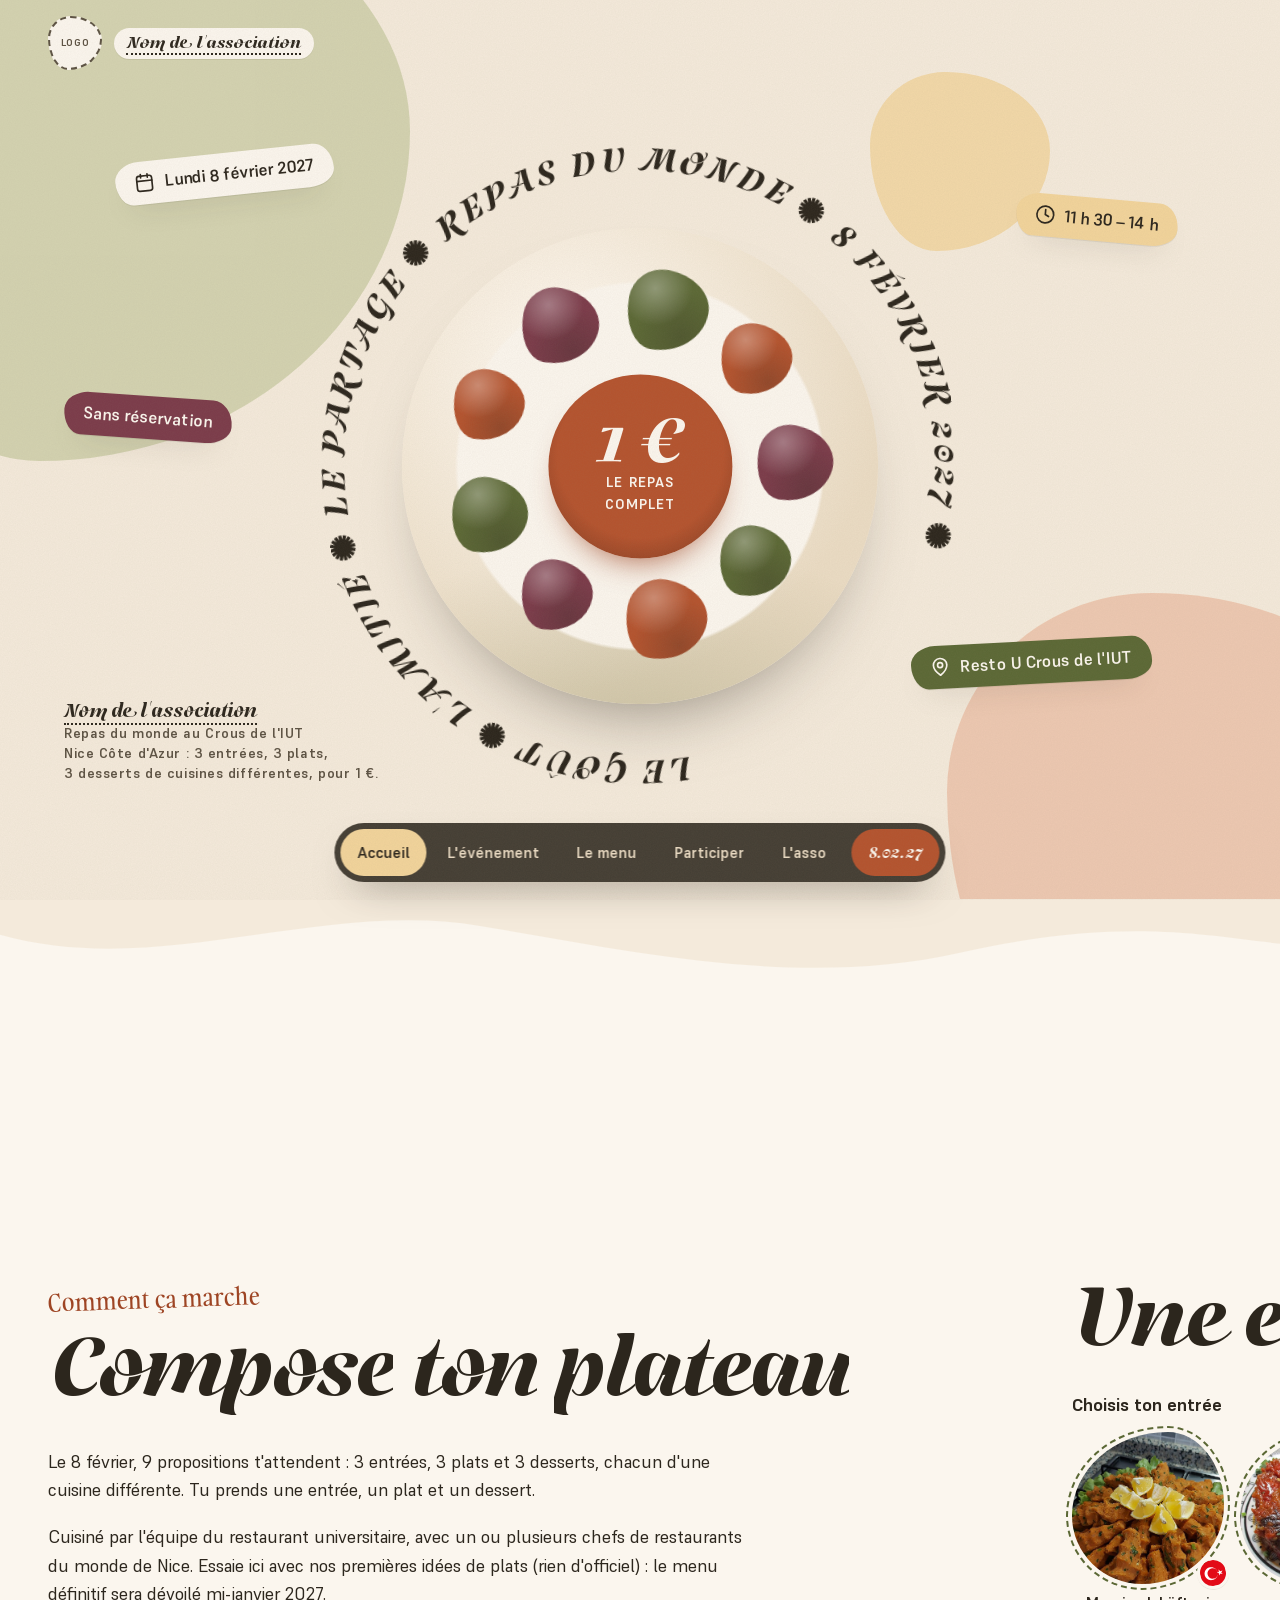
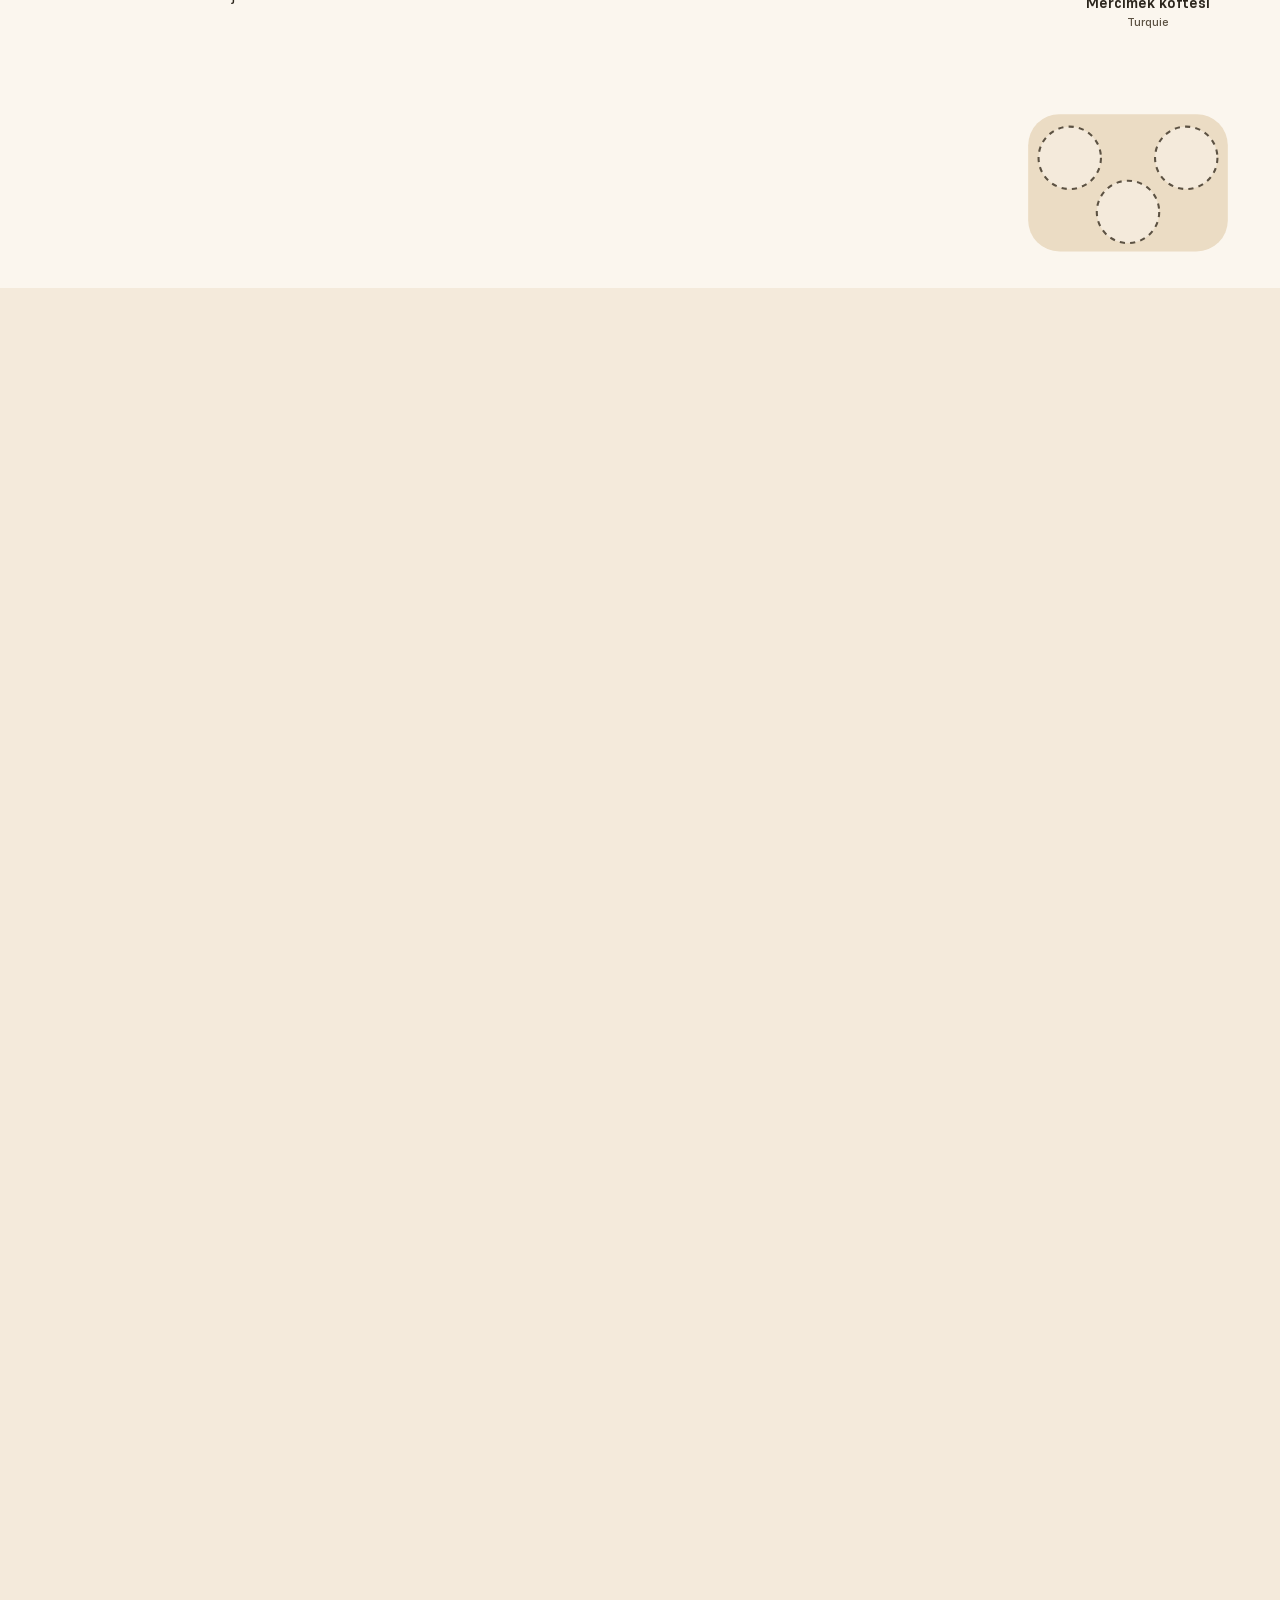
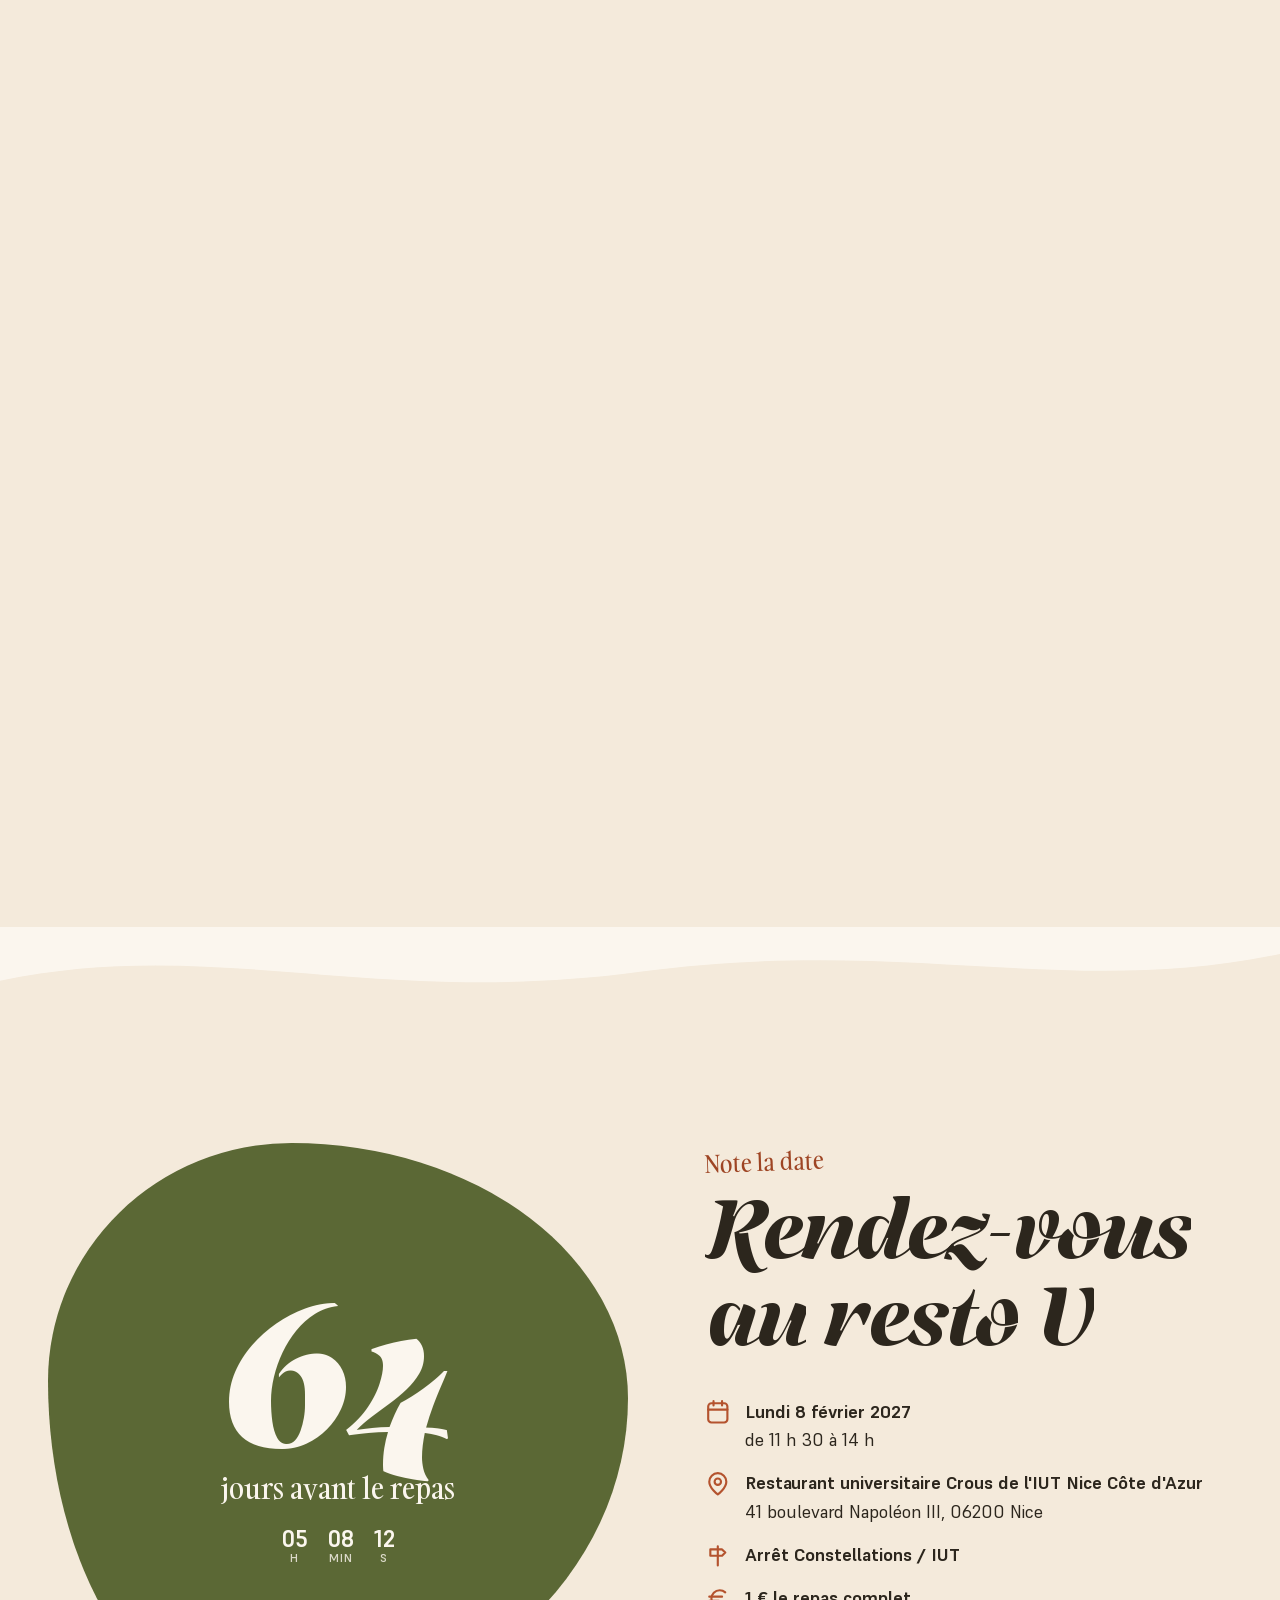
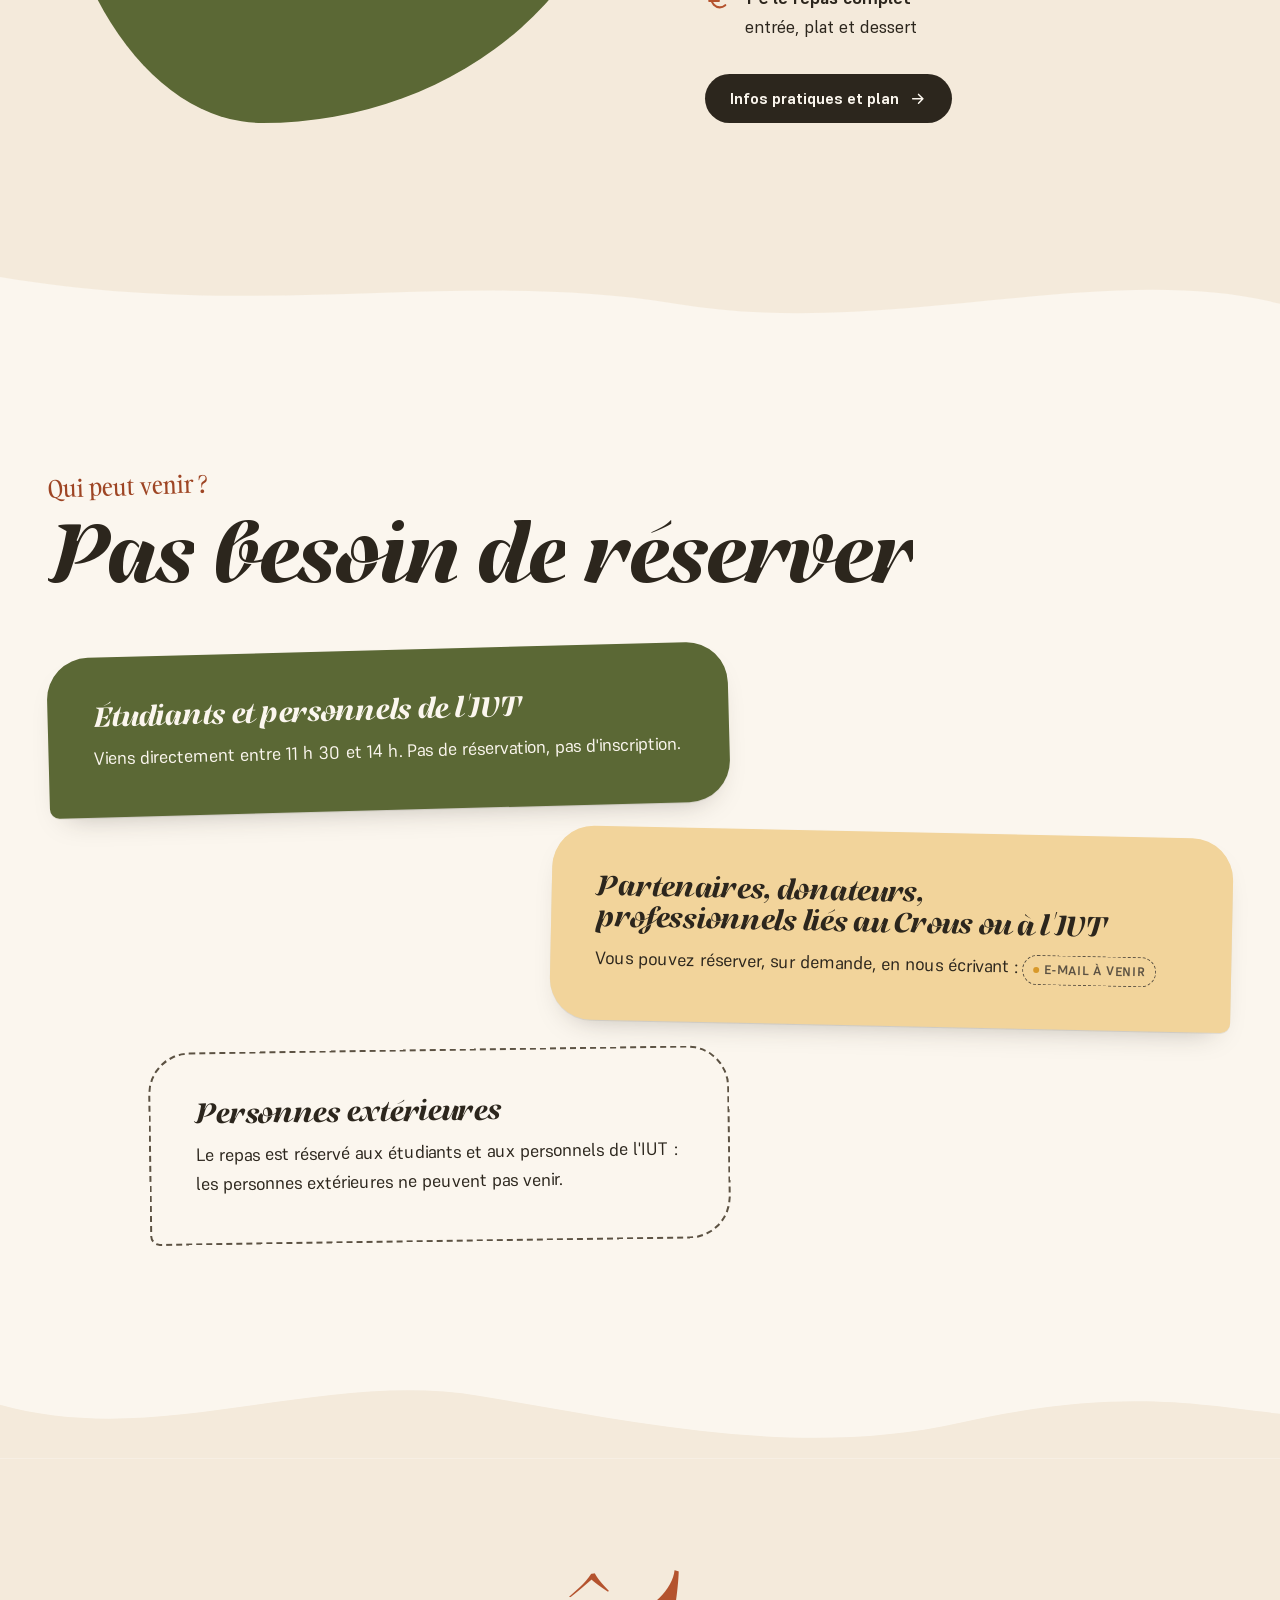
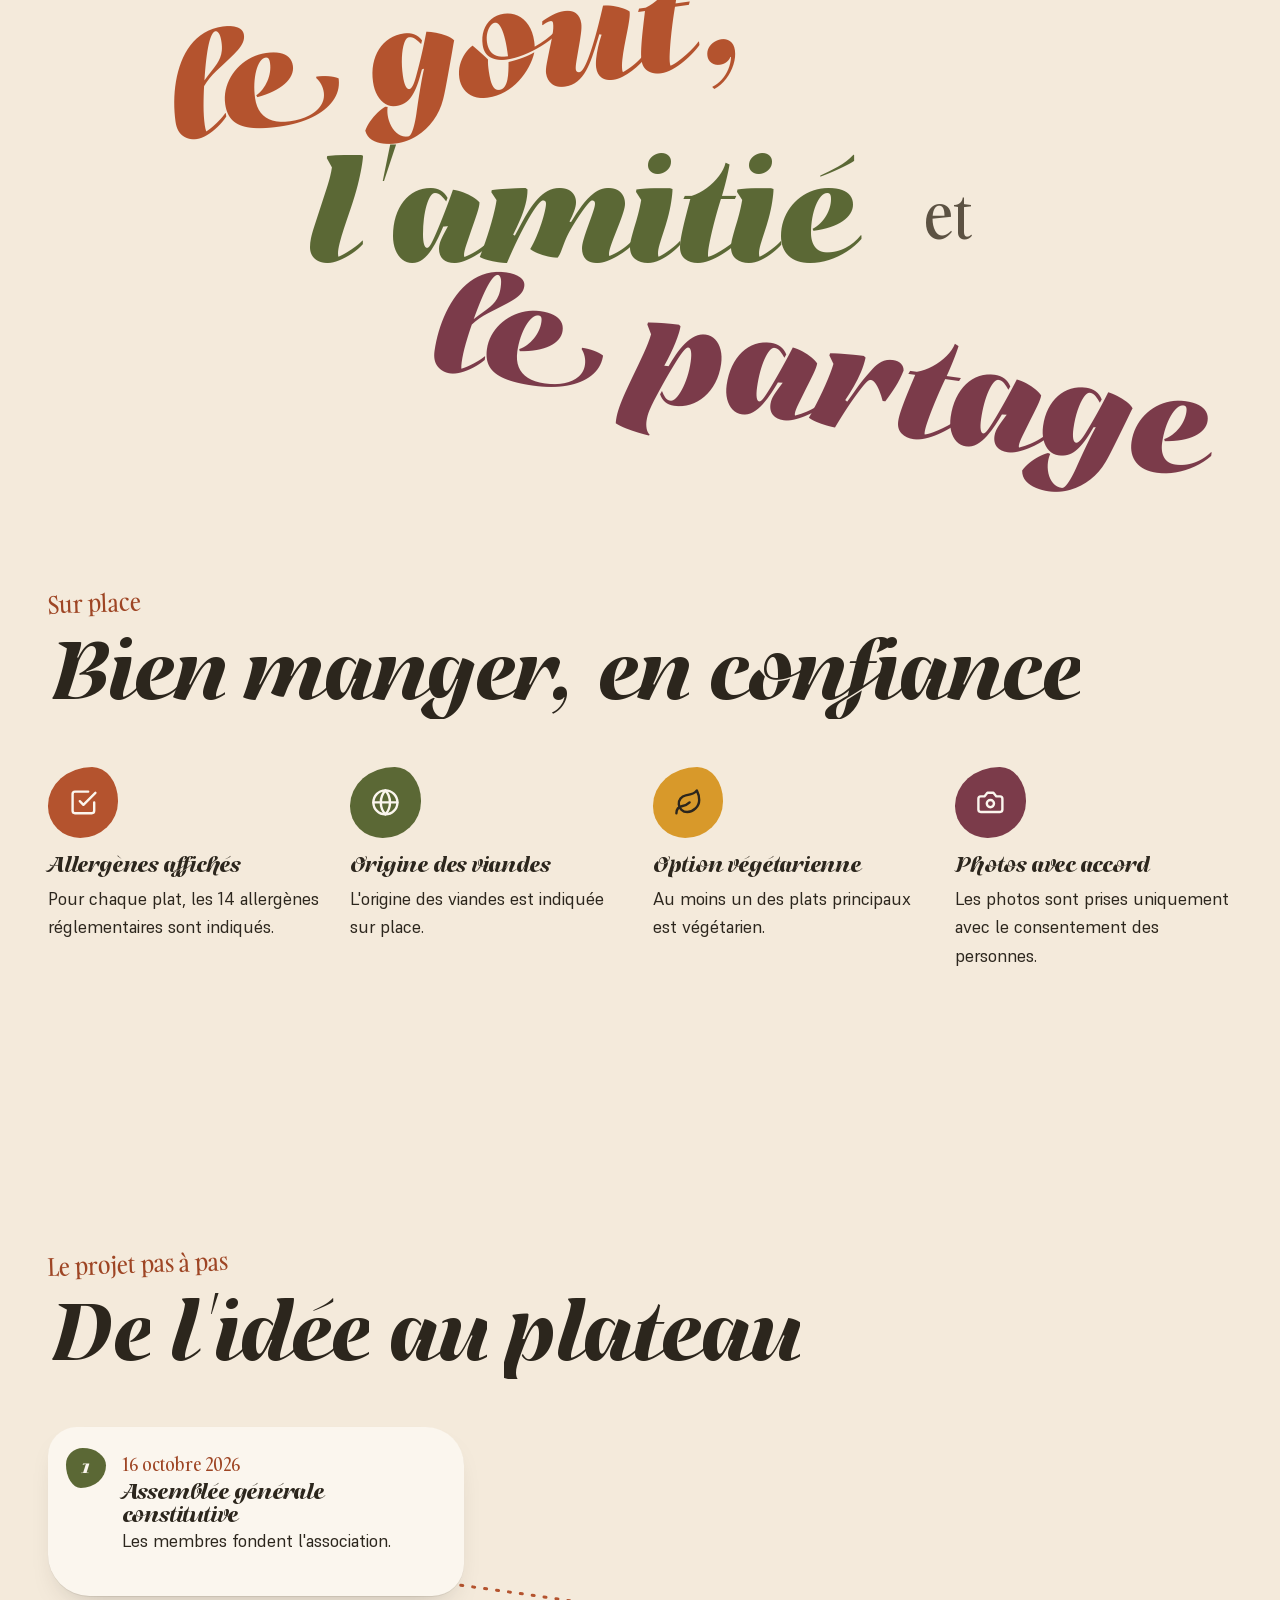
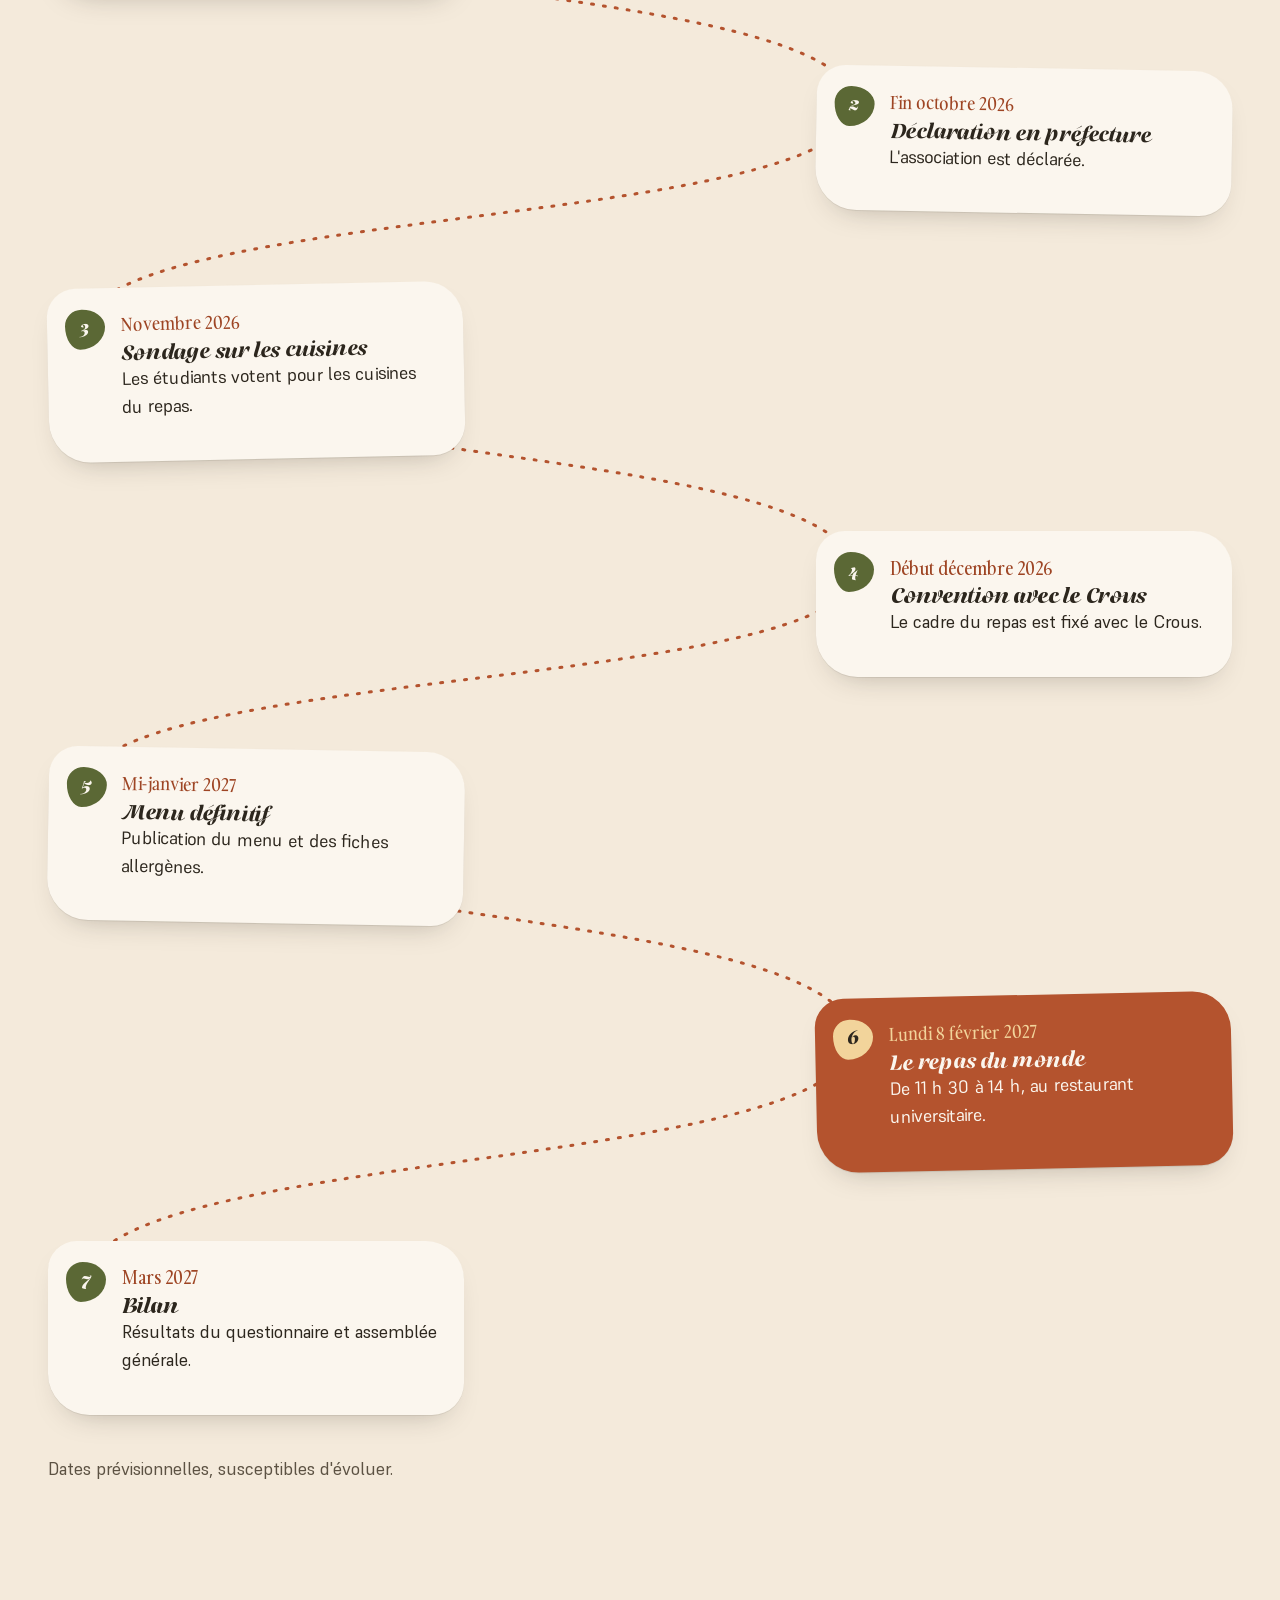
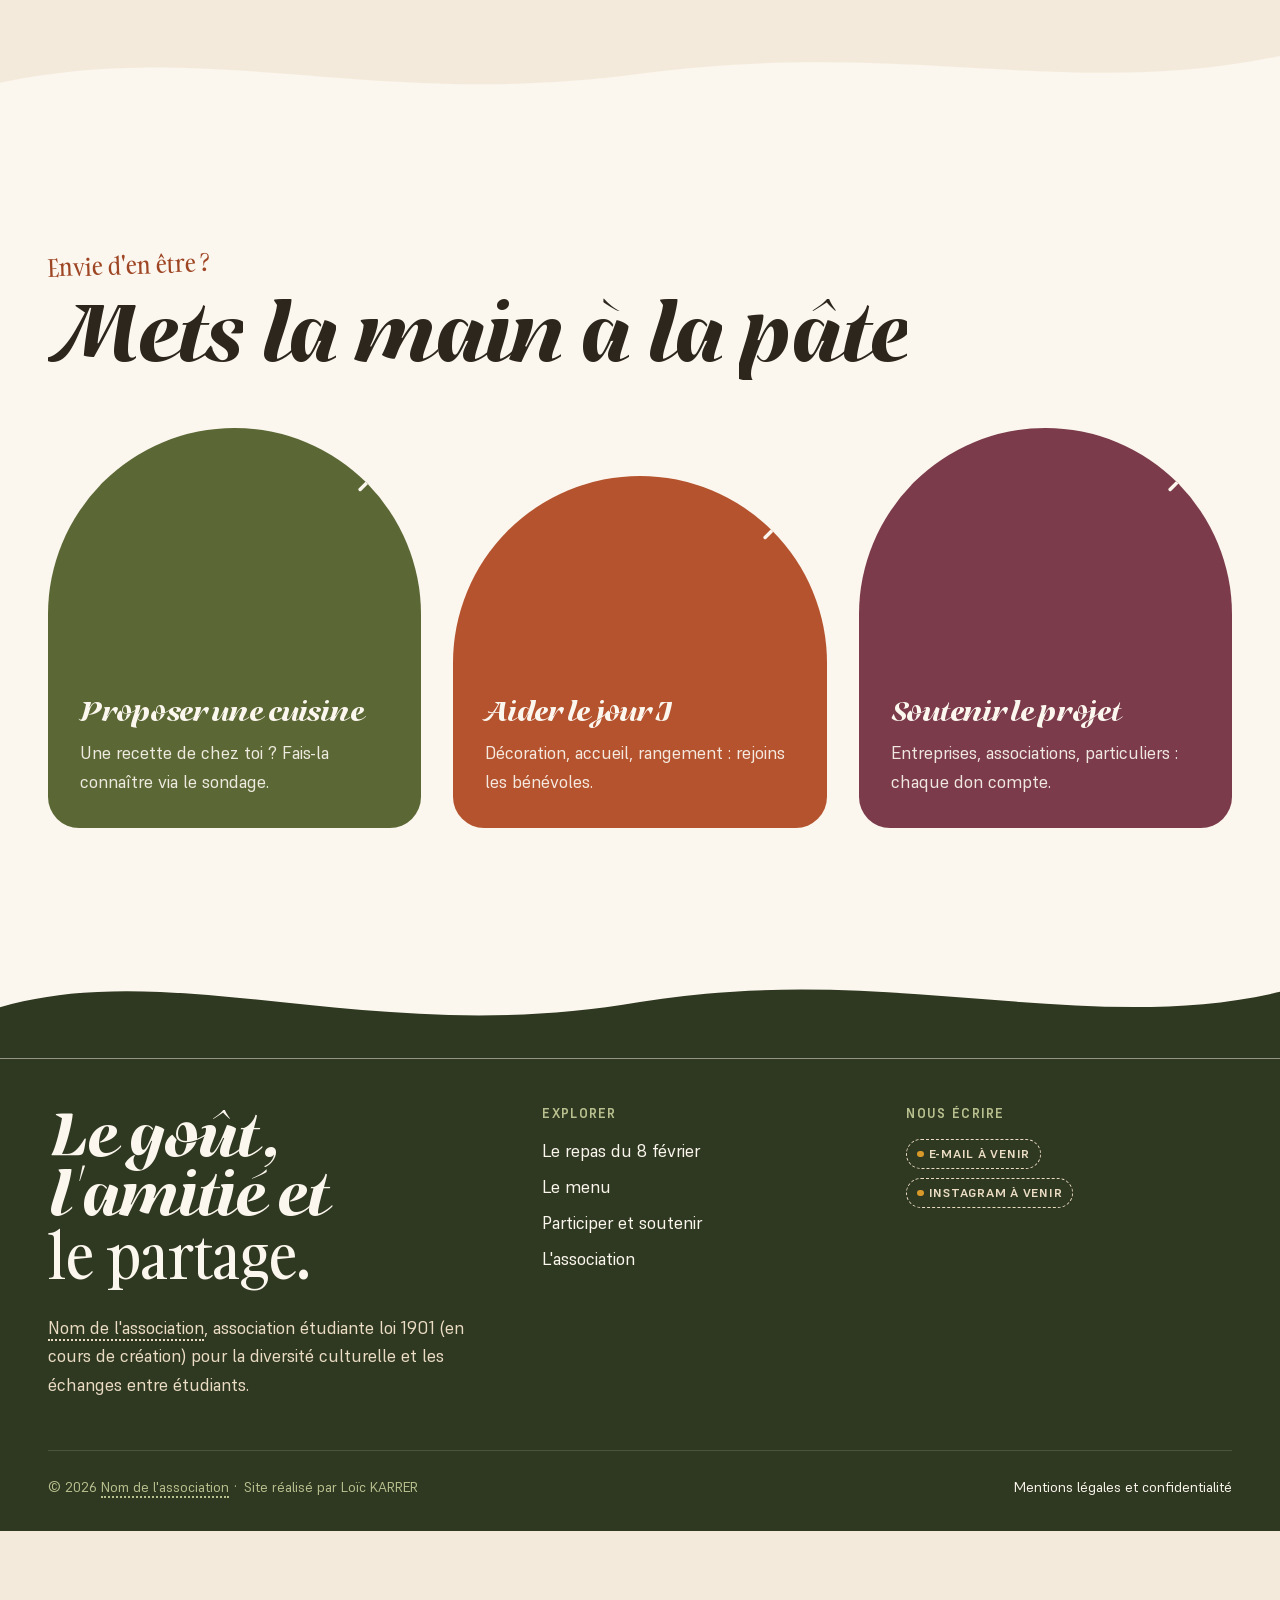
==== commit 5414d3e9: "Add files via upload" ====
--- a/index.html
+++ b/index.html
@@ -8,7 +8,7 @@
 <meta name="theme-color" content="#f4eadb">
 <!-- À ajouter quand le logo existera : <link rel="icon" href="assets/img/logo/favicon.svg"> -->
 <link rel="stylesheet" href="assets/css/polices.css?v=c069f0ab">
-<link rel="stylesheet" href="assets/css/style.css?v=1c559829">
+<link rel="stylesheet" href="assets/css/style.css?v=ccf751ab">
 <script>try{if(sessionStorage.getItem("voile")==="1"&&!matchMedia("(prefers-reduced-motion: reduce)").matches)document.documentElement.classList.add("voile-entree")}catch(e){}</script>
 </head>
 <body>
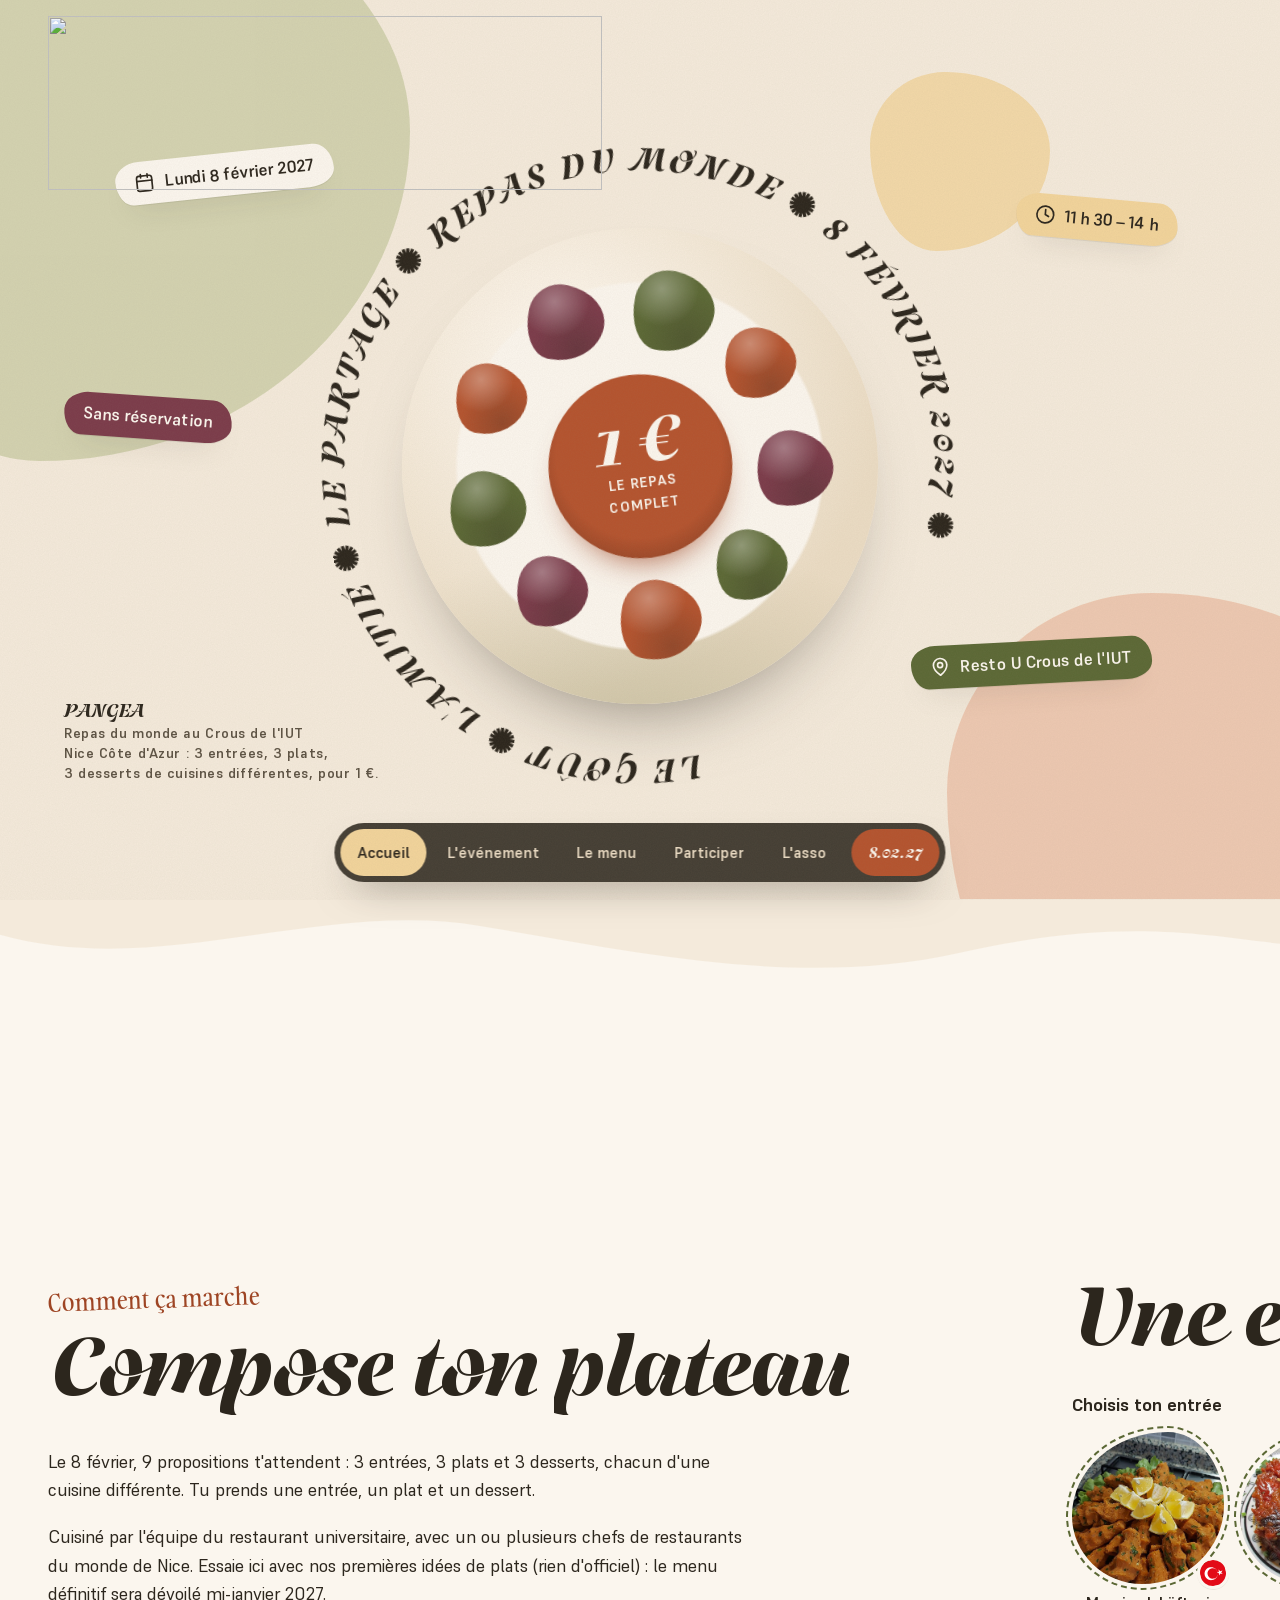
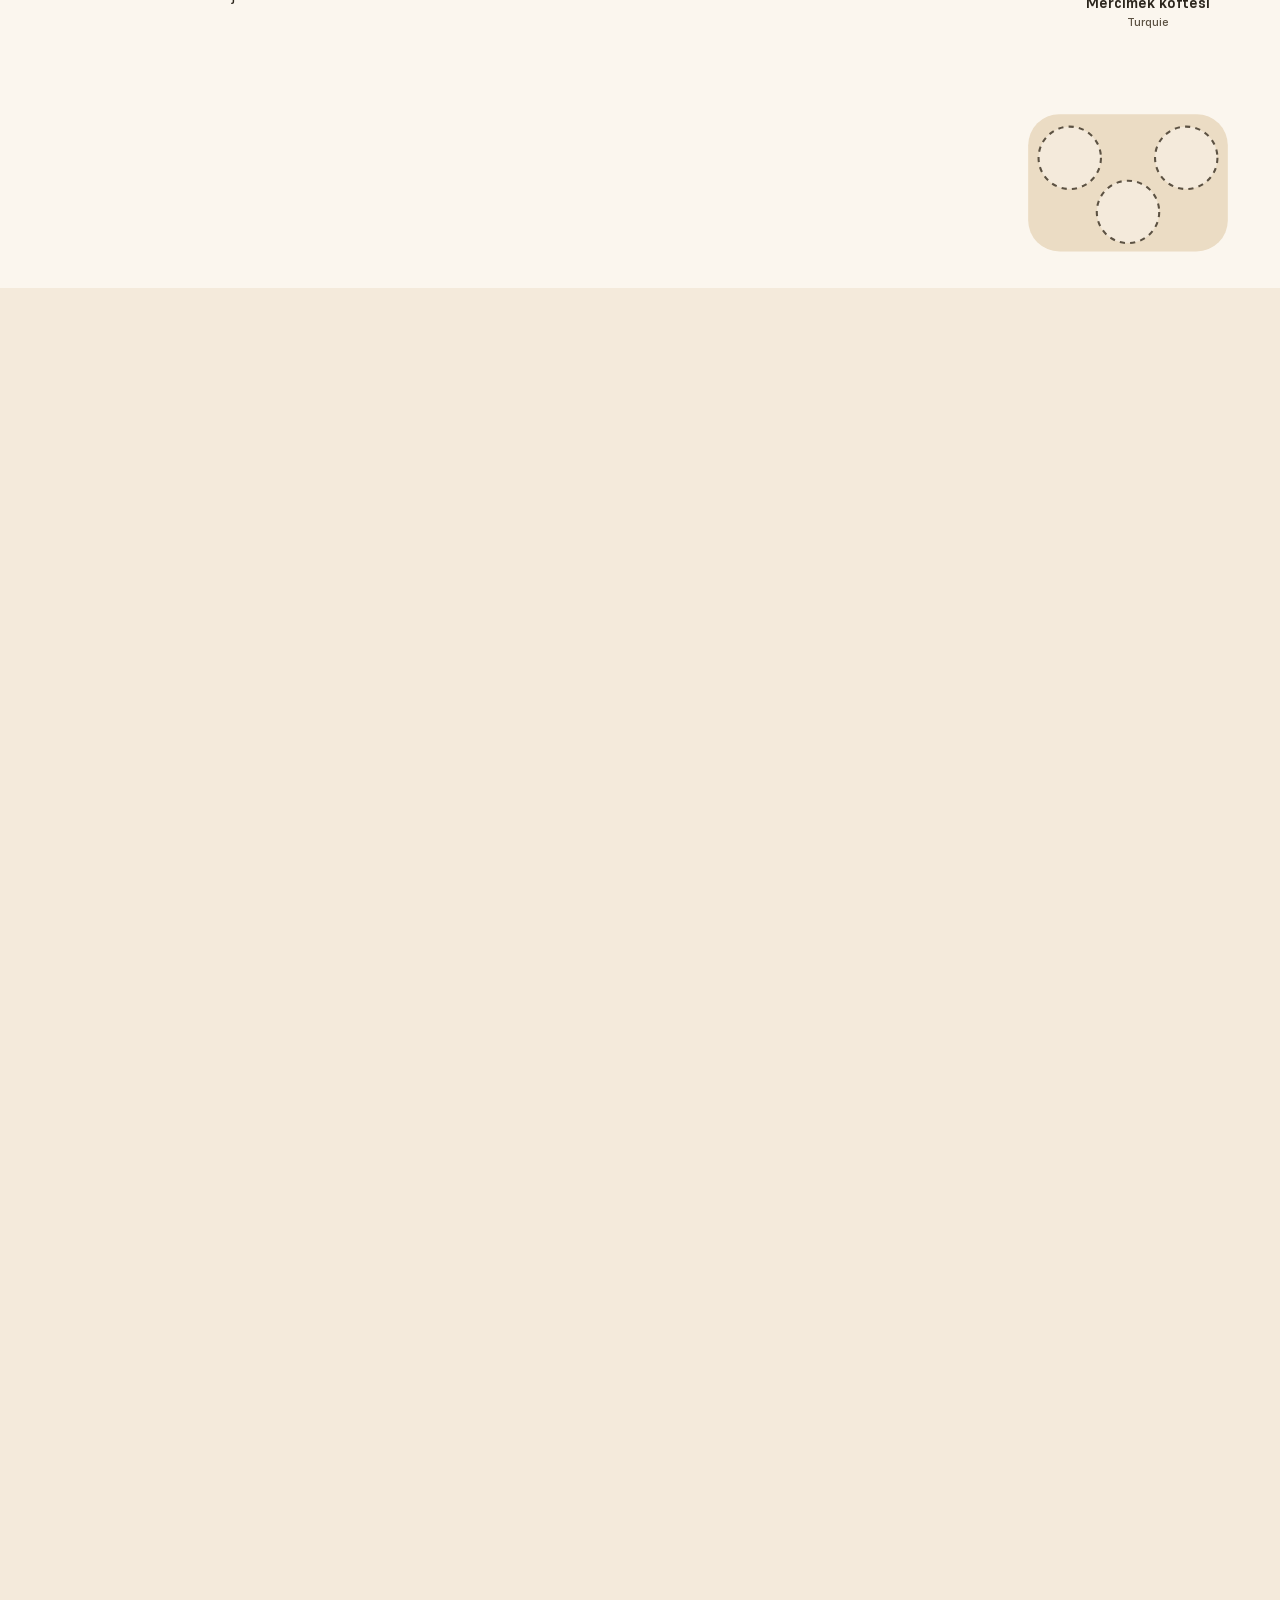
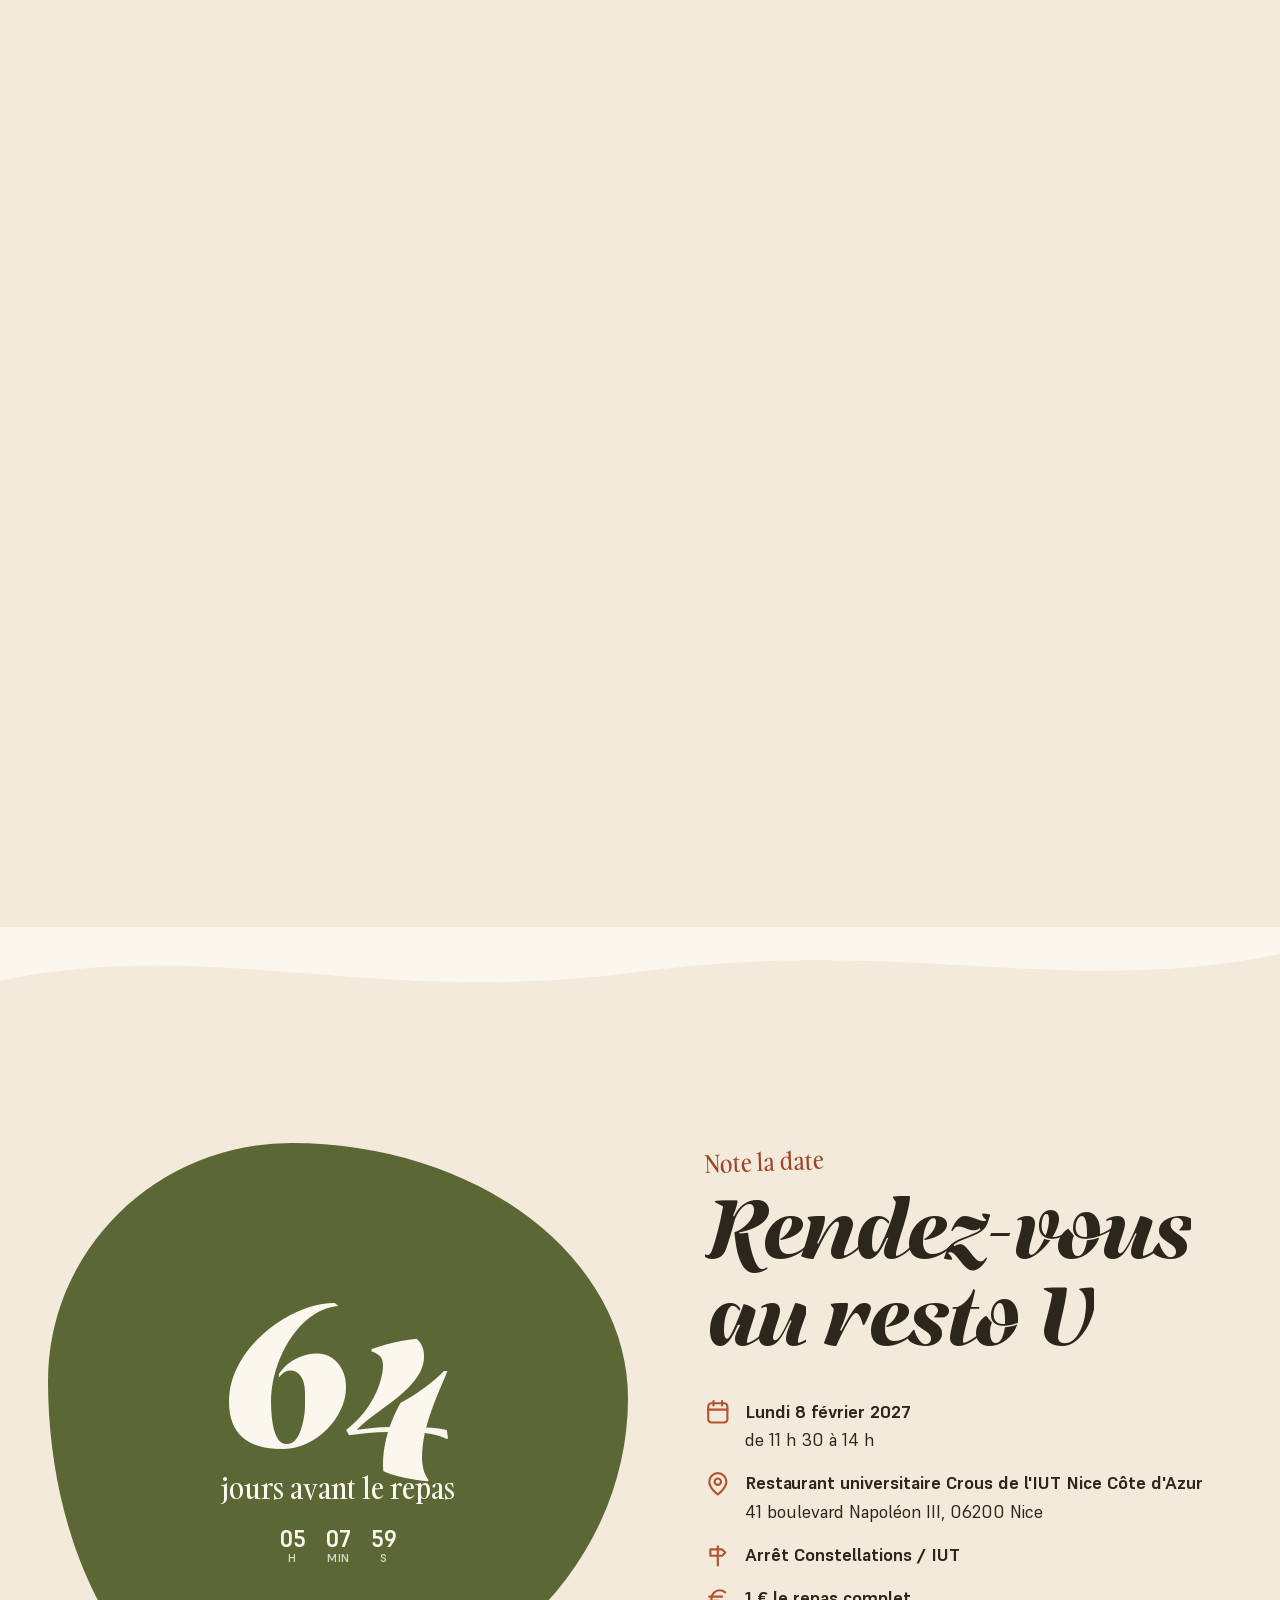
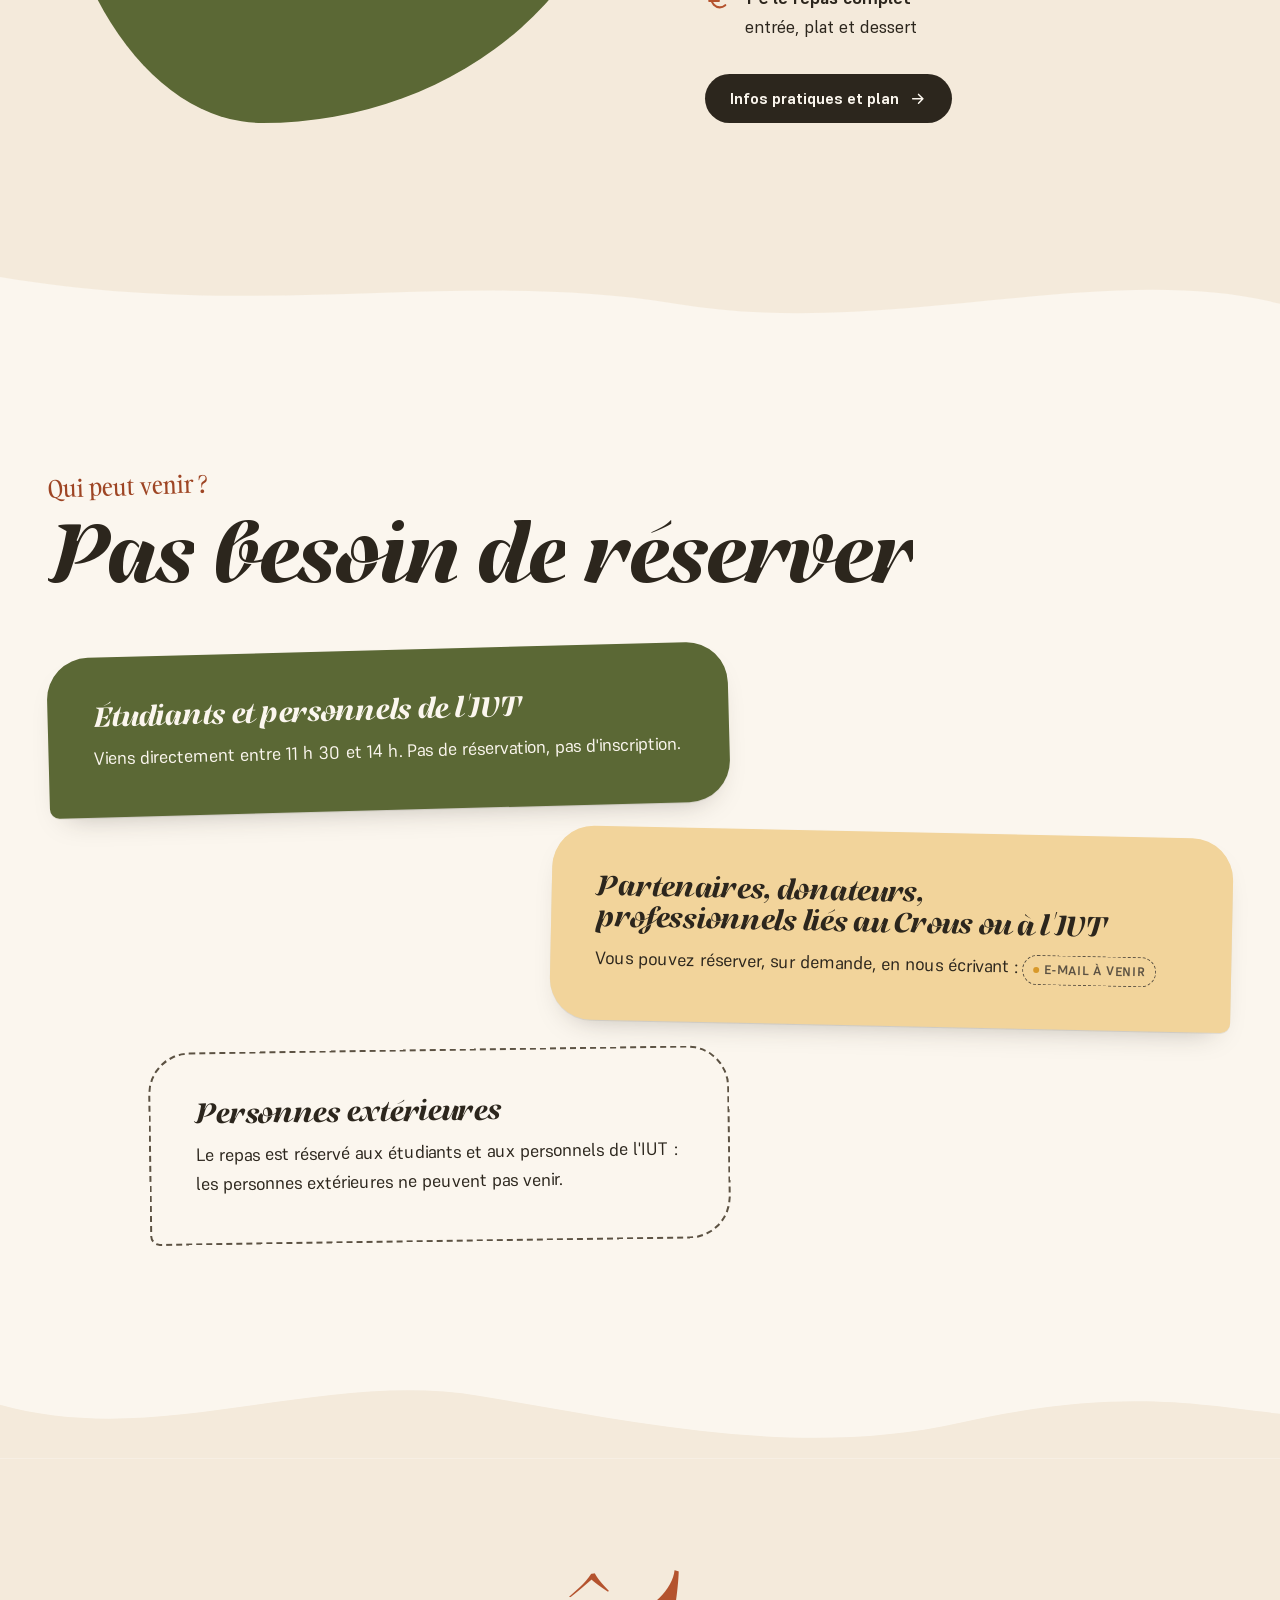
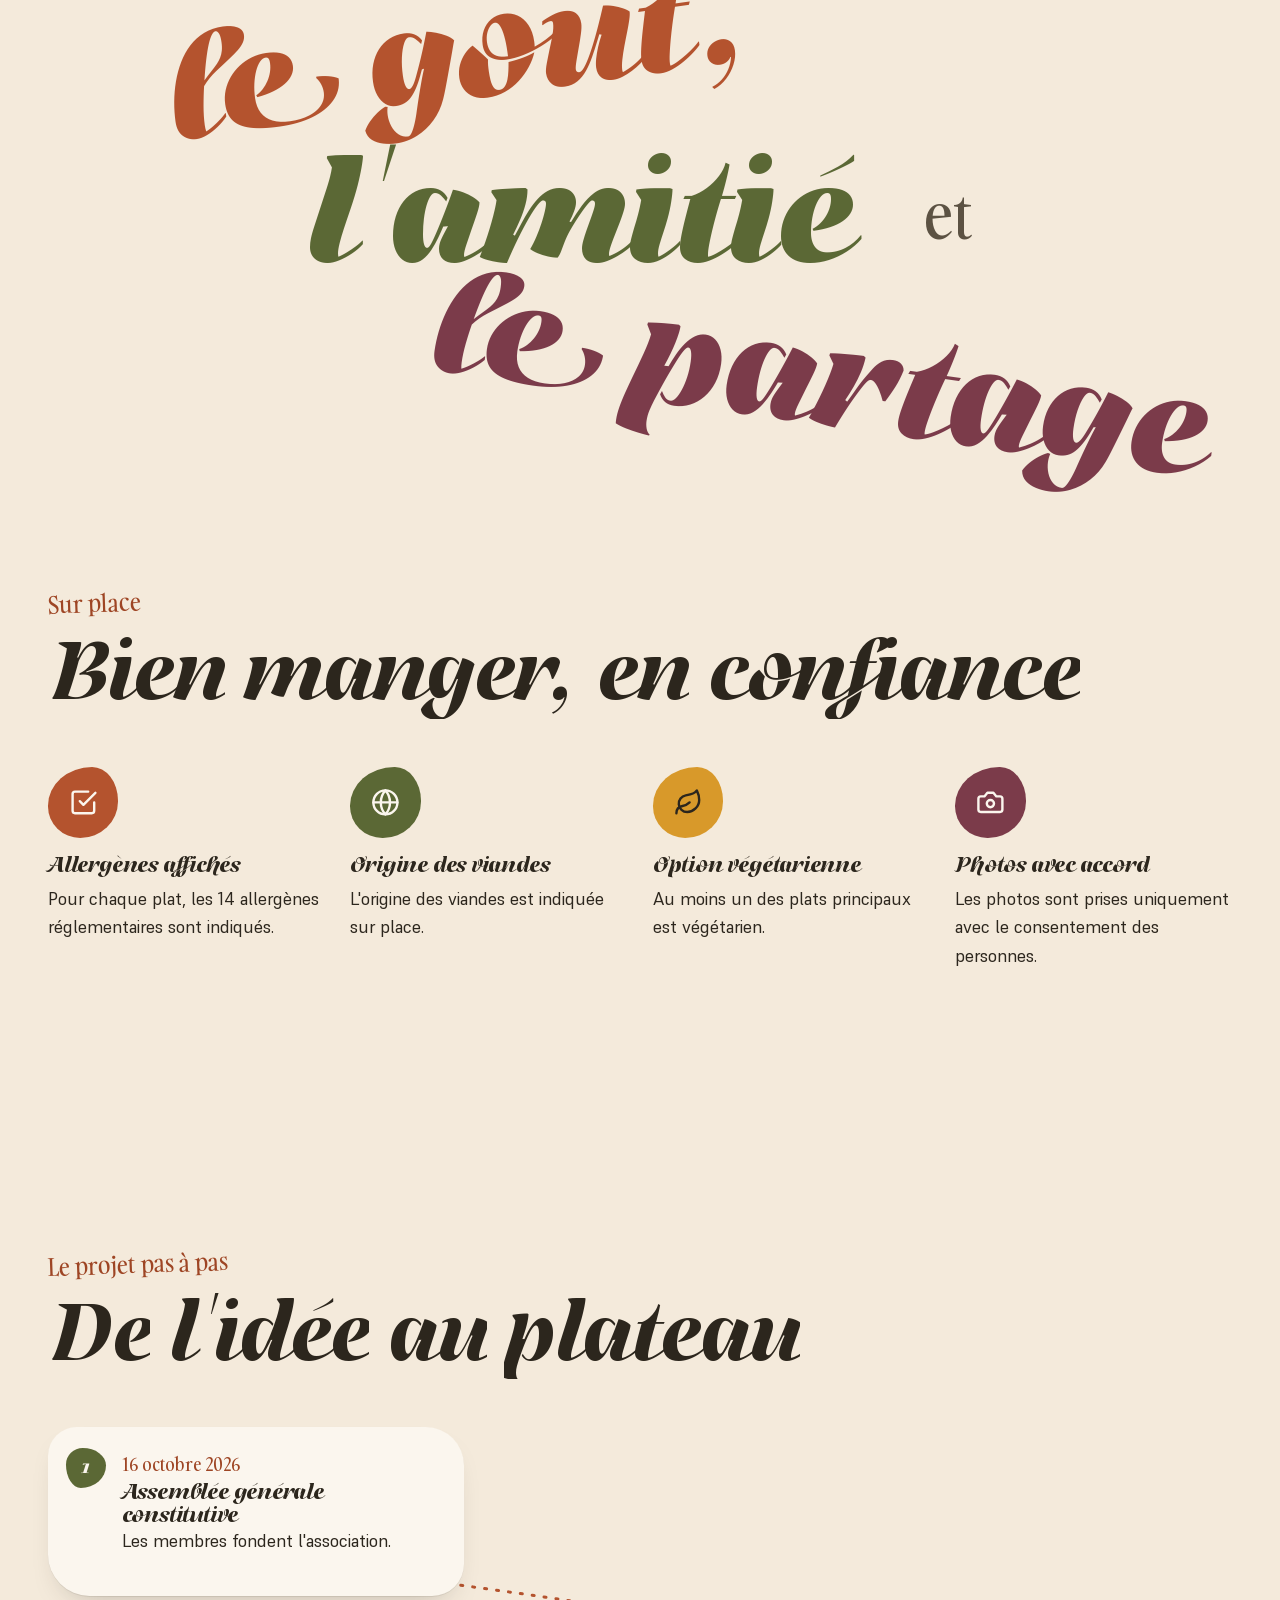
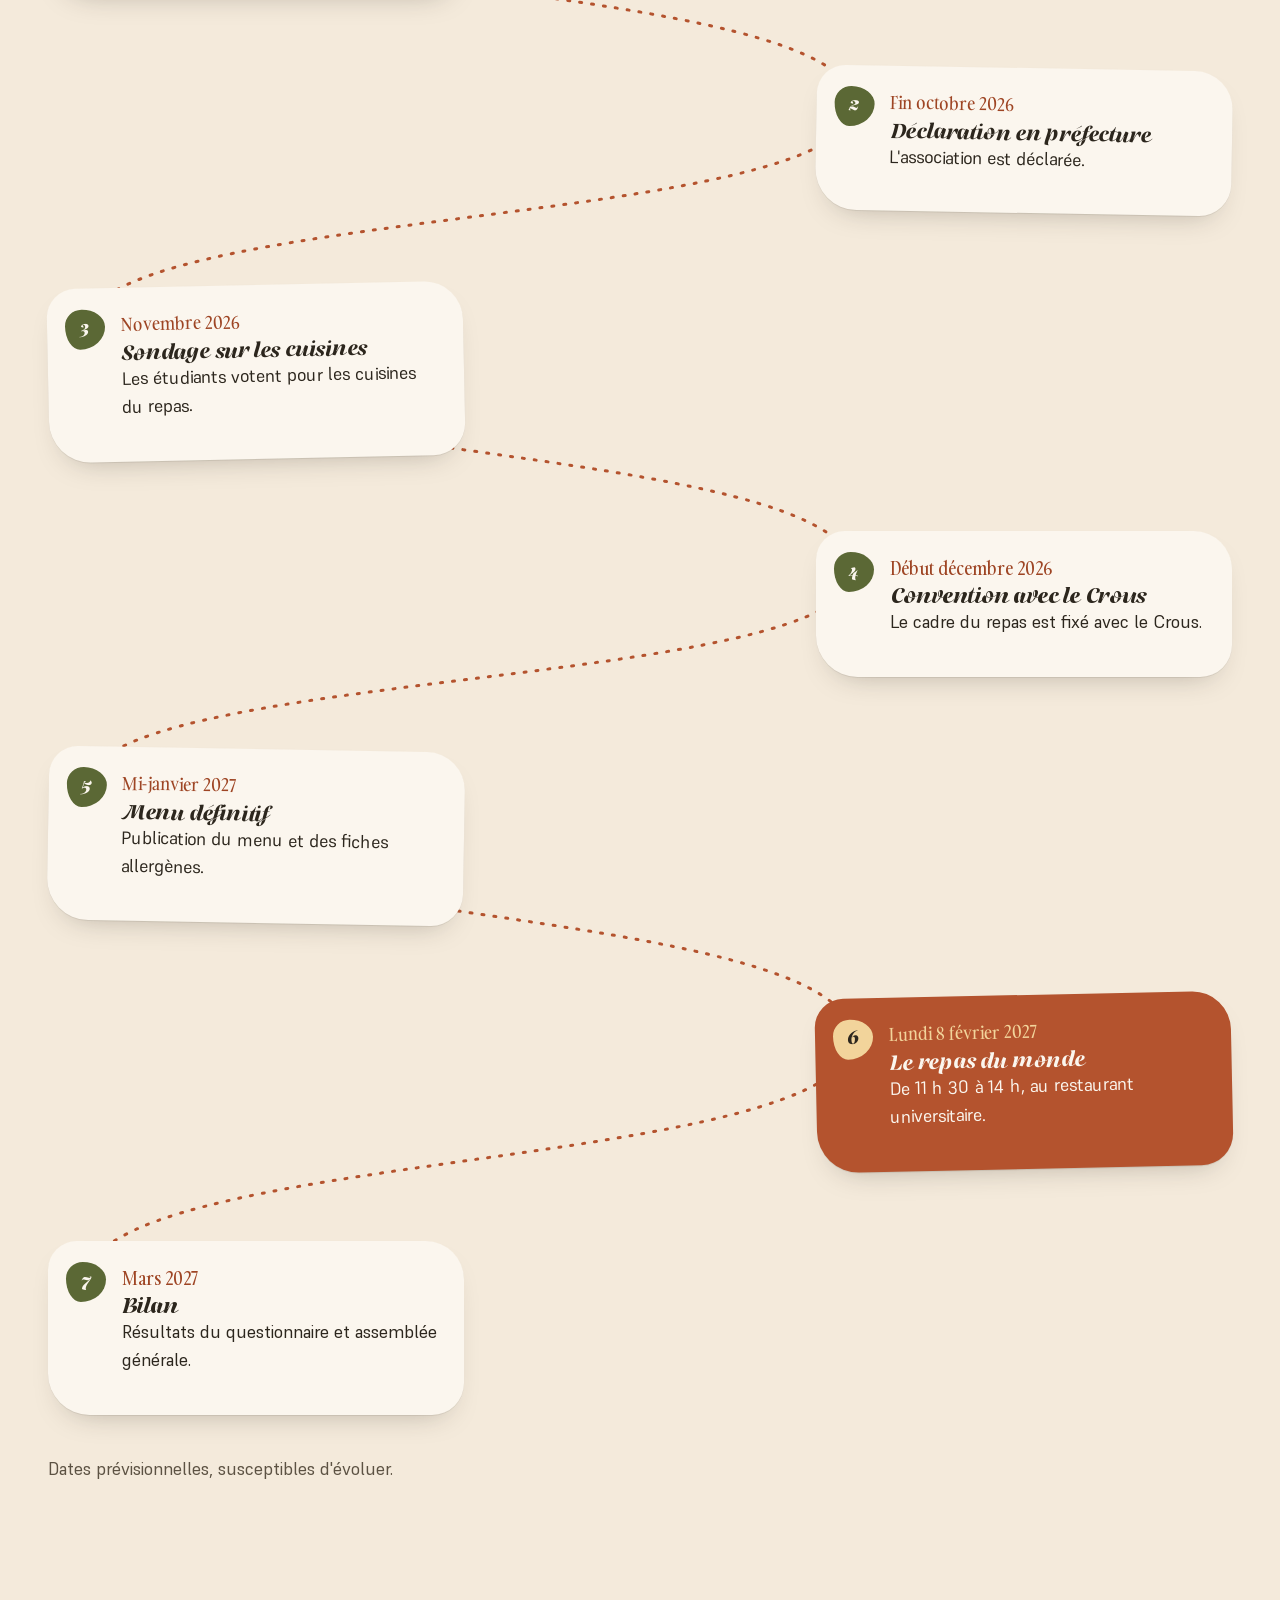
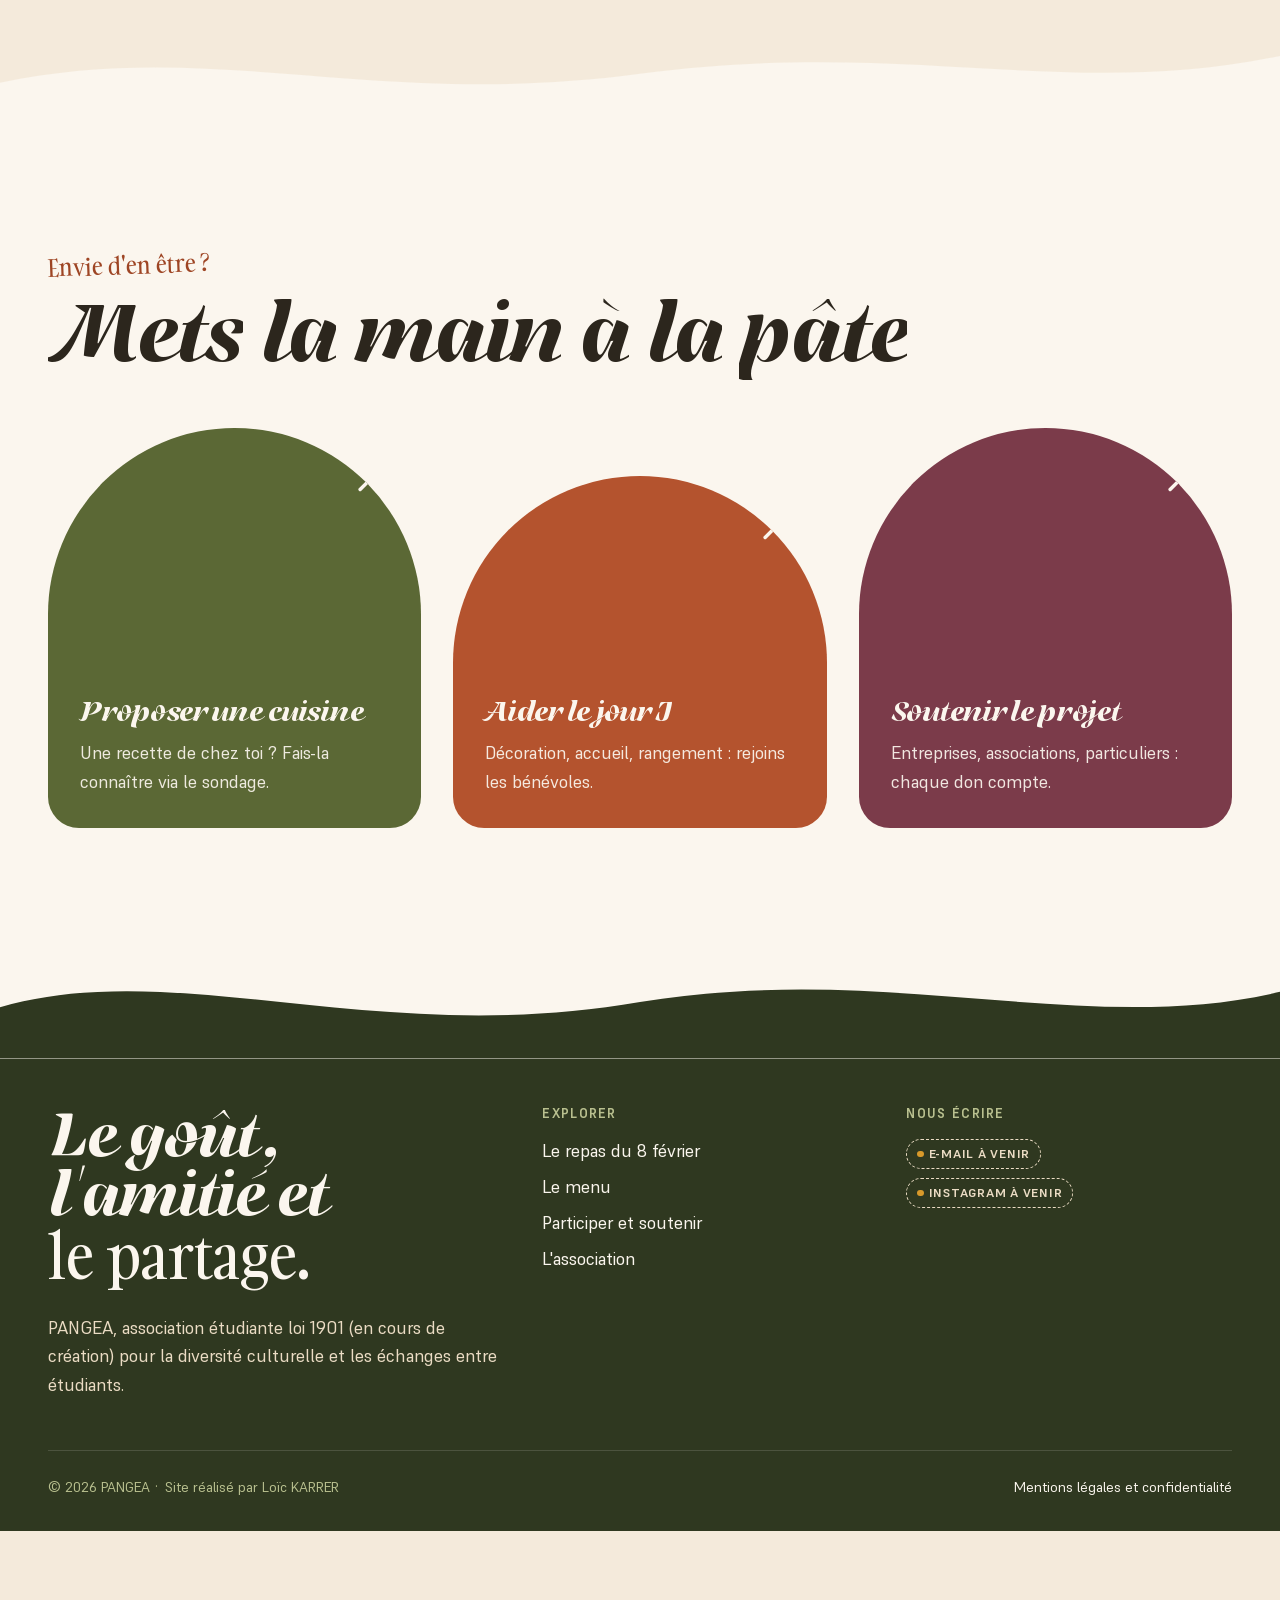
==== commit 15537f59: "Add files via upload" ====
--- a/index.html
+++ b/index.html
@@ -3,22 +3,21 @@
 <head>
 <meta charset="utf-8">
 <meta name="viewport" content="width=device-width, initial-scale=1">
-<title>Accueil · Nom de l'association</title>
+<title>Accueil · PANGEA</title>
 <meta name="description" content="Repas du monde au Crous le lundi 8 février 2027 : 3 entrées, 3 plats, 3 desserts de cuisines différentes pour 1 €. Une association étudiante pour la diversité culturelle.">
-<meta name="theme-color" content="#f4eadb">
-<!-- À ajouter quand le logo existera : <link rel="icon" href="assets/img/logo/favicon.svg"> -->
+<meta name="theme-color" content="#f8e9cf">
+<link rel="icon" href="assets/img/logo/pangea-favicon.svg" type="image/svg+xml">
+<link rel="apple-touch-icon" href="assets/img/logo/apple-touch-icon.png">
 <link rel="stylesheet" href="assets/css/polices.css?v=c069f0ab">
-<link rel="stylesheet" href="assets/css/style.css?v=ccf751ab">
+<link rel="stylesheet" href="assets/css/style.css?v=9afb38fa">
 <script>try{if(sessionStorage.getItem("voile")==="1"&&!matchMedia("(prefers-reduced-motion: reduce)").matches)document.documentElement.classList.add("voile-entree")}catch(e){}</script>
 </head>
 <body>
 <a class="evitement" href="#contenu">Aller au contenu</a>
 <div class="voile" aria-hidden="true"><span></span></div>
 
-<a class="logo-bulle" href="index.html" aria-label="Nom de l'association, accueil">
-  <!-- Emplacement du logo : remplacer ce bloc par <img src="assets/img/logo/logo.svg" alt=""> -->
-  <span class="logo-slot" aria-hidden="true">Logo</span>
-  <span class="logo-nom"><span class="tbd" title="À remplacer : nom de l'association">Nom de l'association</span></span>
+<a class="logo-bulle" href="index.html" aria-label="PANGEA, accueil">
+  <img class="logo-img" src="assets/img/logo/pangea-logo-fond-clair.svg" alt="" width="554" height="174">
 </a>
 
 <nav class="dock" aria-label="Navigation principale">
@@ -57,7 +56,7 @@
     <span class="etiquette etiquette--figue e4" data-profondeur="0.9">Sans réservation</span>
   </div>
 
-  <h1 class="scene-h1" id="titre-site"><strong><span class="tbd" title="À remplacer : nom de l'association">Nom de l'association</span></strong>Repas du monde au Crous de l'<span data-iut>IUT Nice Côte d'Azur</span> : 3 entrées, 3 plats, 3 desserts de cuisines différentes, pour 1 €.</h1>
+  <h1 class="scene-h1" id="titre-site"><strong>PANGEA</strong>Repas du monde au Crous de l'<span data-iut>IUT Nice Côte d'Azur</span> : 3 entrées, 3 plats, 3 desserts de cuisines différentes, pour 1 €.</h1>
 
 </section>
 
@@ -212,7 +211,7 @@
     <div class="pied-contenu">
       <div>
         <h2>Le goût, l'amitié et <span class="accent">le partage.</span></h2>
-        <p><span class="tbd" title="À remplacer : nom de l'association">Nom de l'association</span>, association étudiante loi 1901 (en cours de création) pour la diversité culturelle et les échanges entre étudiants.</p>
+        <p>PANGEA, association étudiante loi 1901 (en cours de création) pour la diversité culturelle et les échanges entre étudiants.</p>
       </div>
       <div>
         <h3>Explorer</h3>
@@ -232,7 +231,7 @@
       </div>
     </div>
     <div class="pied-bas">
-      <p>© <span data-annee>2026</span> <span class="tbd" title="À remplacer : nom de l'association">Nom de l'association</span> · Site réalisé par Loïc KARRER</p>
+      <p>© <span data-annee>2026</span> PANGEA · Site réalisé par Loïc KARRER</p>
       <p><a href="mentions-legales.html">Mentions légales et confidentialité</a></p>
     </div>
   </div>
@@ -241,6 +240,6 @@
 <script src="assets/js/vendor/gsap.min.js?v=fa1aeabc" defer></script>
 <script src="assets/js/vendor/ScrollTrigger.min.js?v=ecd3242f" defer></script>
 <script src="assets/js/menu-data.js?v=6f654d98" defer></script>
-<script src="assets/js/main.js?v=73e51909" defer></script>
+<script src="assets/js/main.js?v=3011c164" defer></script>
 </body>
 </html>
--- a/assets/css/style.css
+++ b/assets/css/style.css
@@ -674,6 +674,13 @@
   font-family: var(--f-display); font-weight: 900; color: var(--lin);
   font-size: clamp(2.4rem, 6vw, 4.4rem); line-height: 0.9;
 }
+/* Emplacement réservé (contenu à venir) au centre du visuel */
+.intro-visuel .emplacement {
+  display: grid; place-items: center;
+  width: 46%; aspect-ratio: 1; border-radius: 50%;
+  border: 3px dashed color-mix(in srgb, var(--lin) 75%, transparent);
+}
+.intro-visuel .emplacement .a-venir { border: 0; color: var(--lin); font-size: clamp(0.62rem, 1.4vw, 0.78rem); }
 @media (max-width: 760px) {
   .intro { grid-template-columns: 1fr; min-height: 0; padding-top: 7rem; }
   .intro-visuel { width: min(72%, 18rem); order: -1; }
@@ -923,9 +930,6 @@
 .membre:hover .portrait::after { opacity: 0; }
 .membre:hover .portrait img { scale: 1.06; }
 /* Illustration (pas une photo) : couleurs d'origine, sans teinte */
-/* Illustration très pâle : on renforce le contraste avant la teinte, sinon le rose disparaît */
-.portrait--dessin img { filter: grayscale(1) brightness(0.5) contrast(5) brightness(1.8); }
-.membre:hover .portrait--dessin img { filter: none; }
 .membre .role { font-family: var(--f-accent); color: var(--terracotta-texte); font-size: 1.15rem; display: block; }
 .membre h3 { font-size: 1.4rem; margin: 0.1em 0 0.3em; }
 .membre .reserve { font-size: 0.88rem; color: var(--encre-douce); margin: 0; }
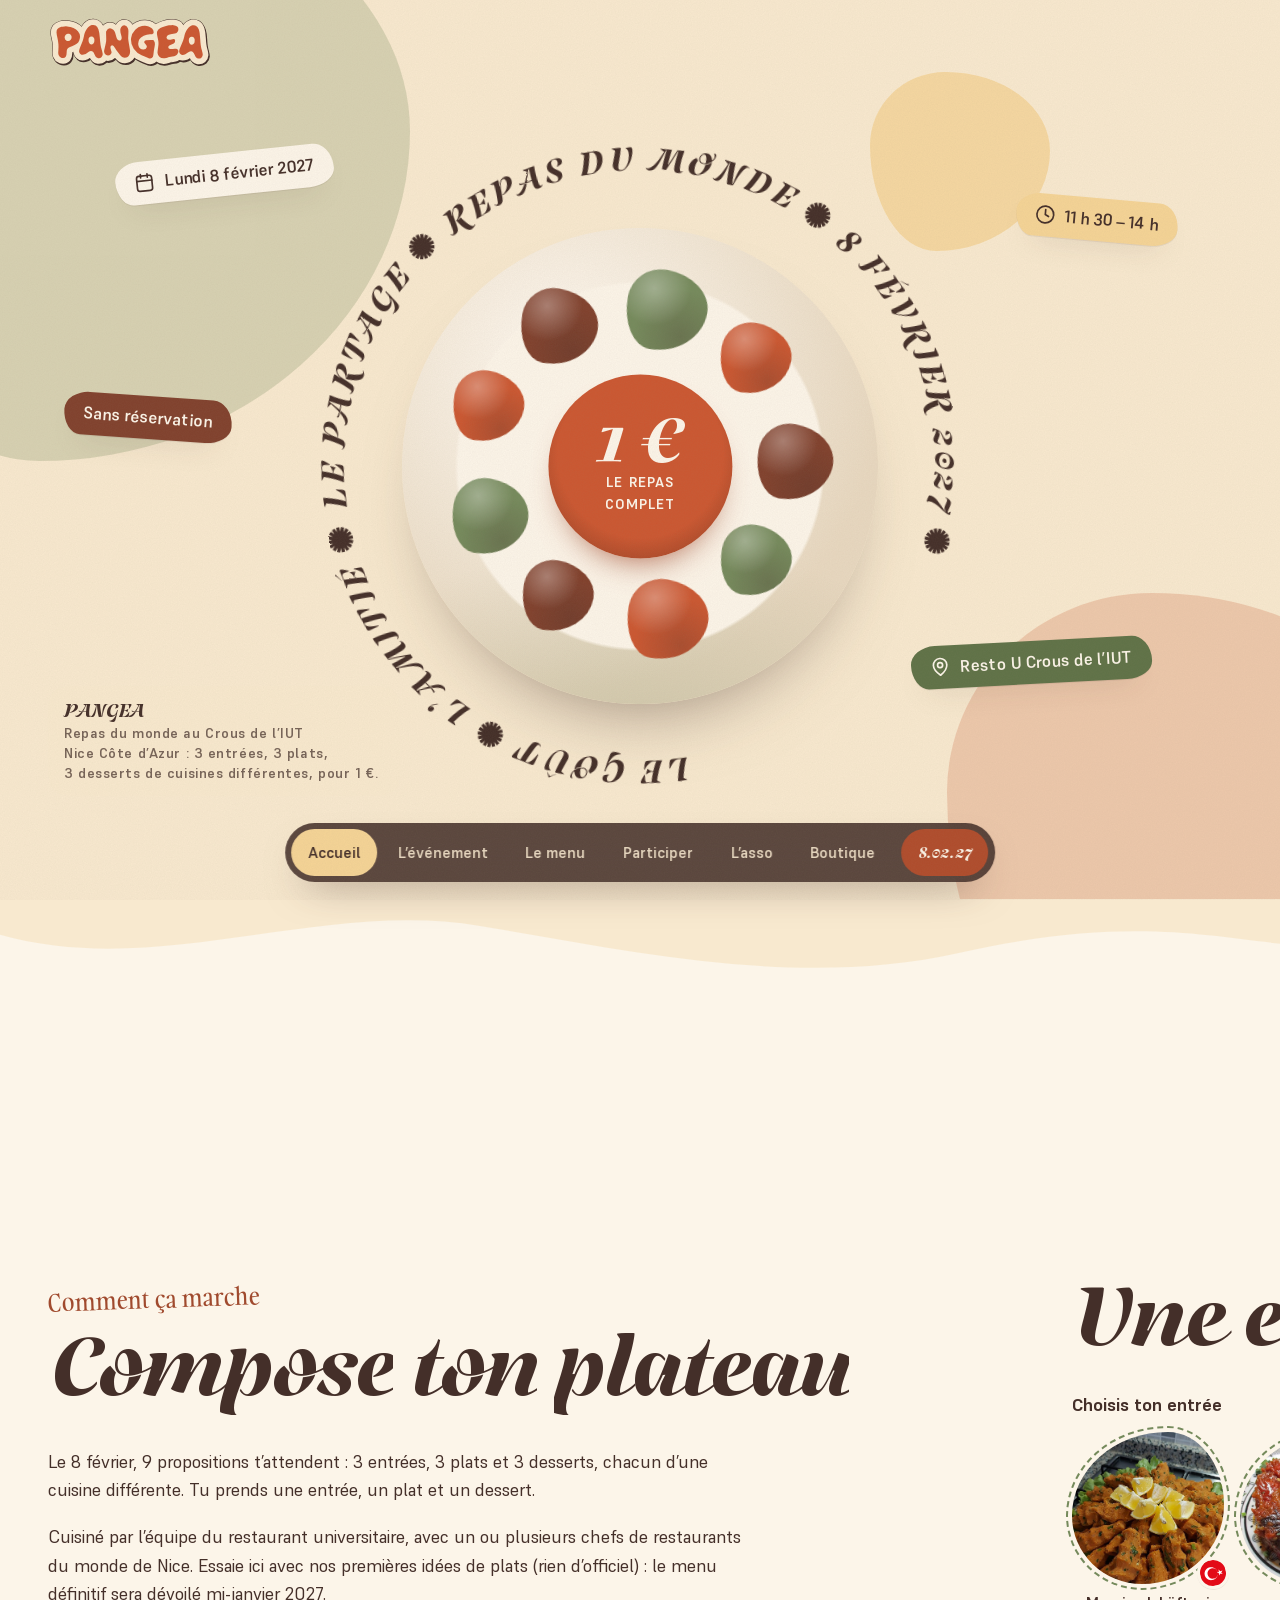
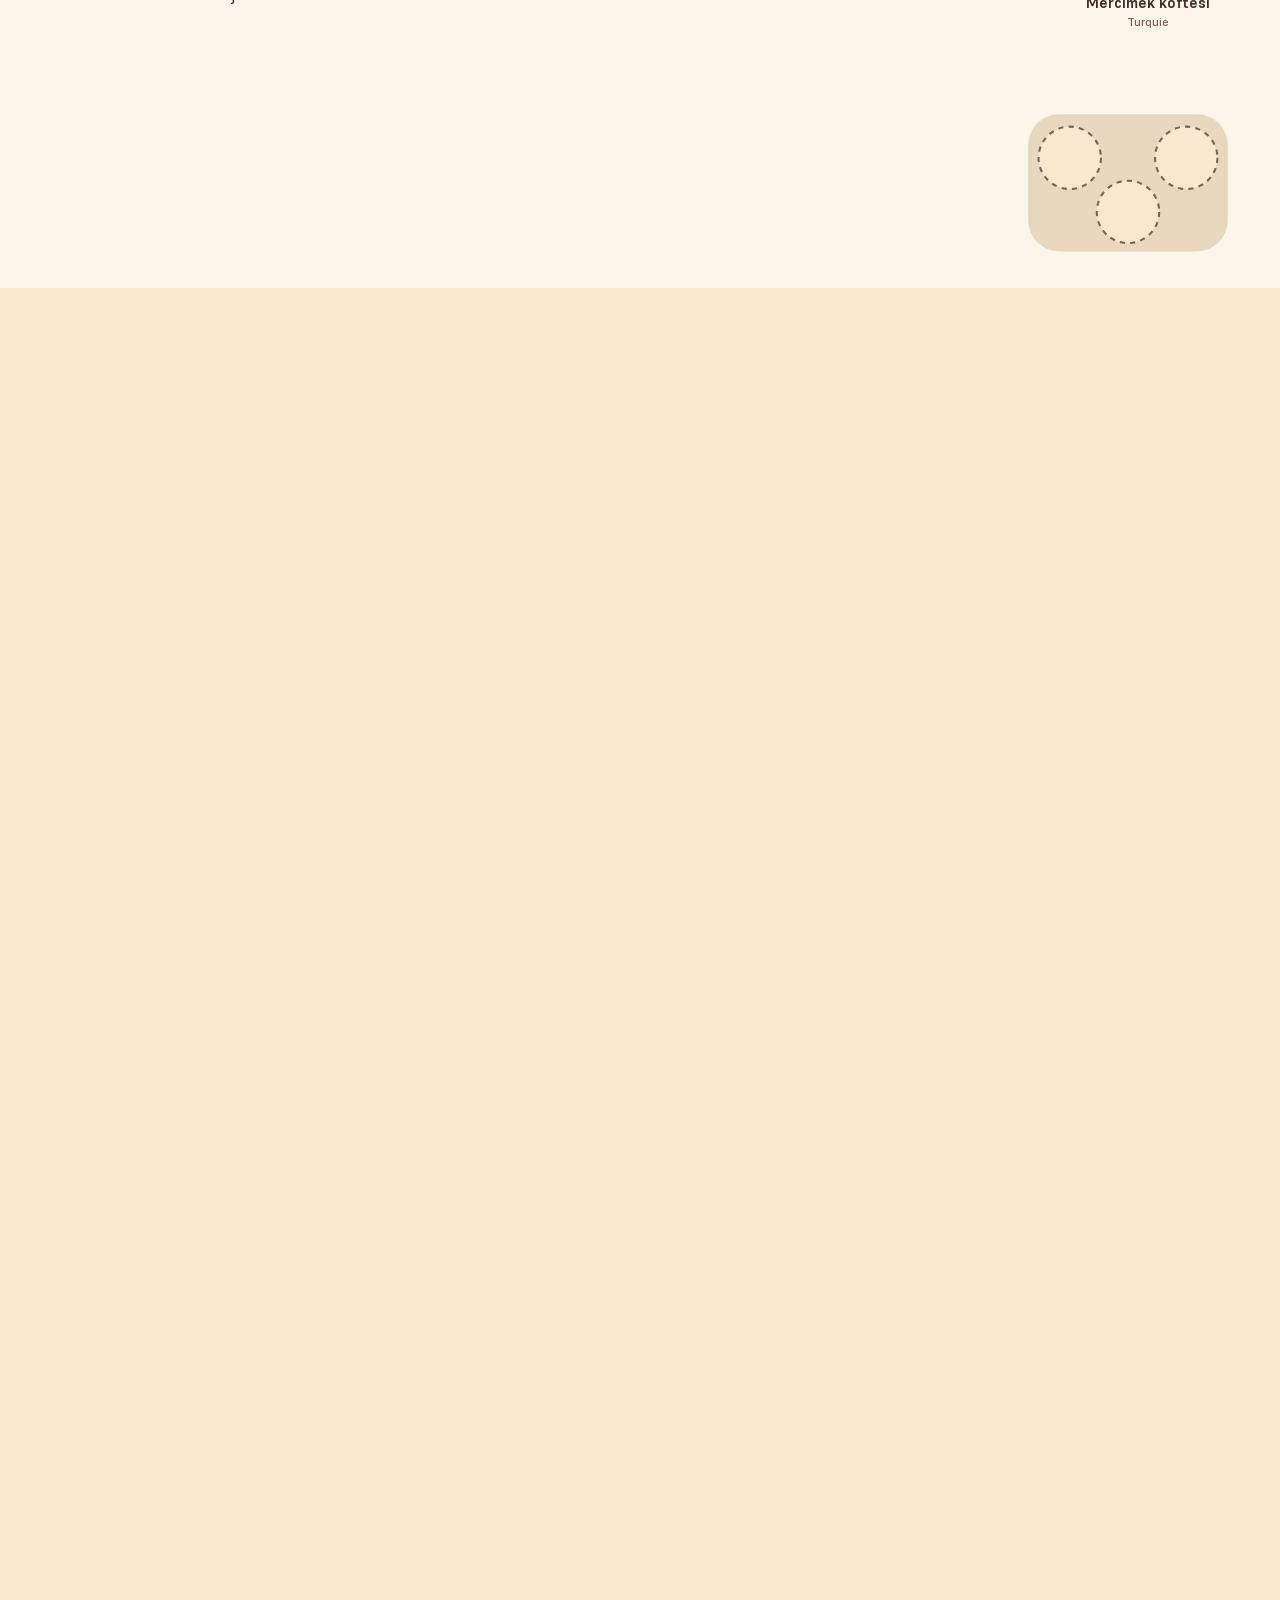
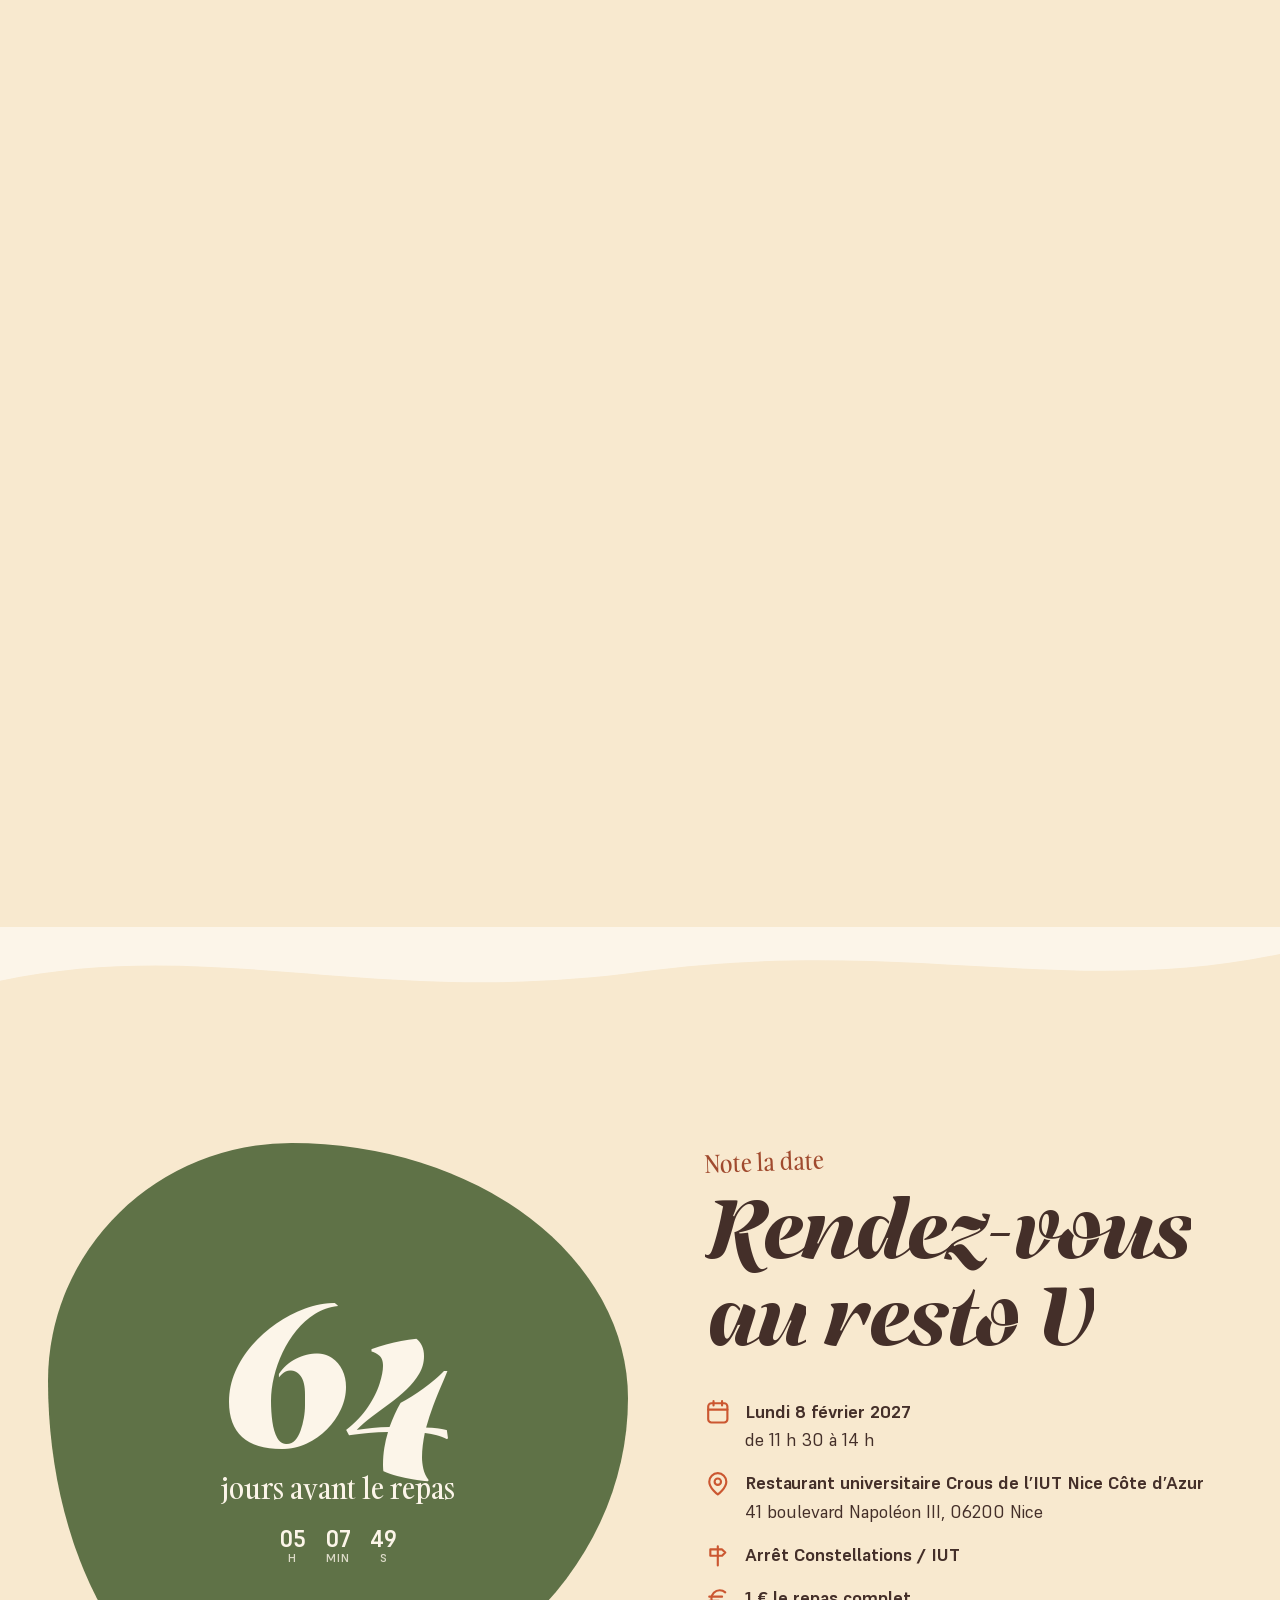
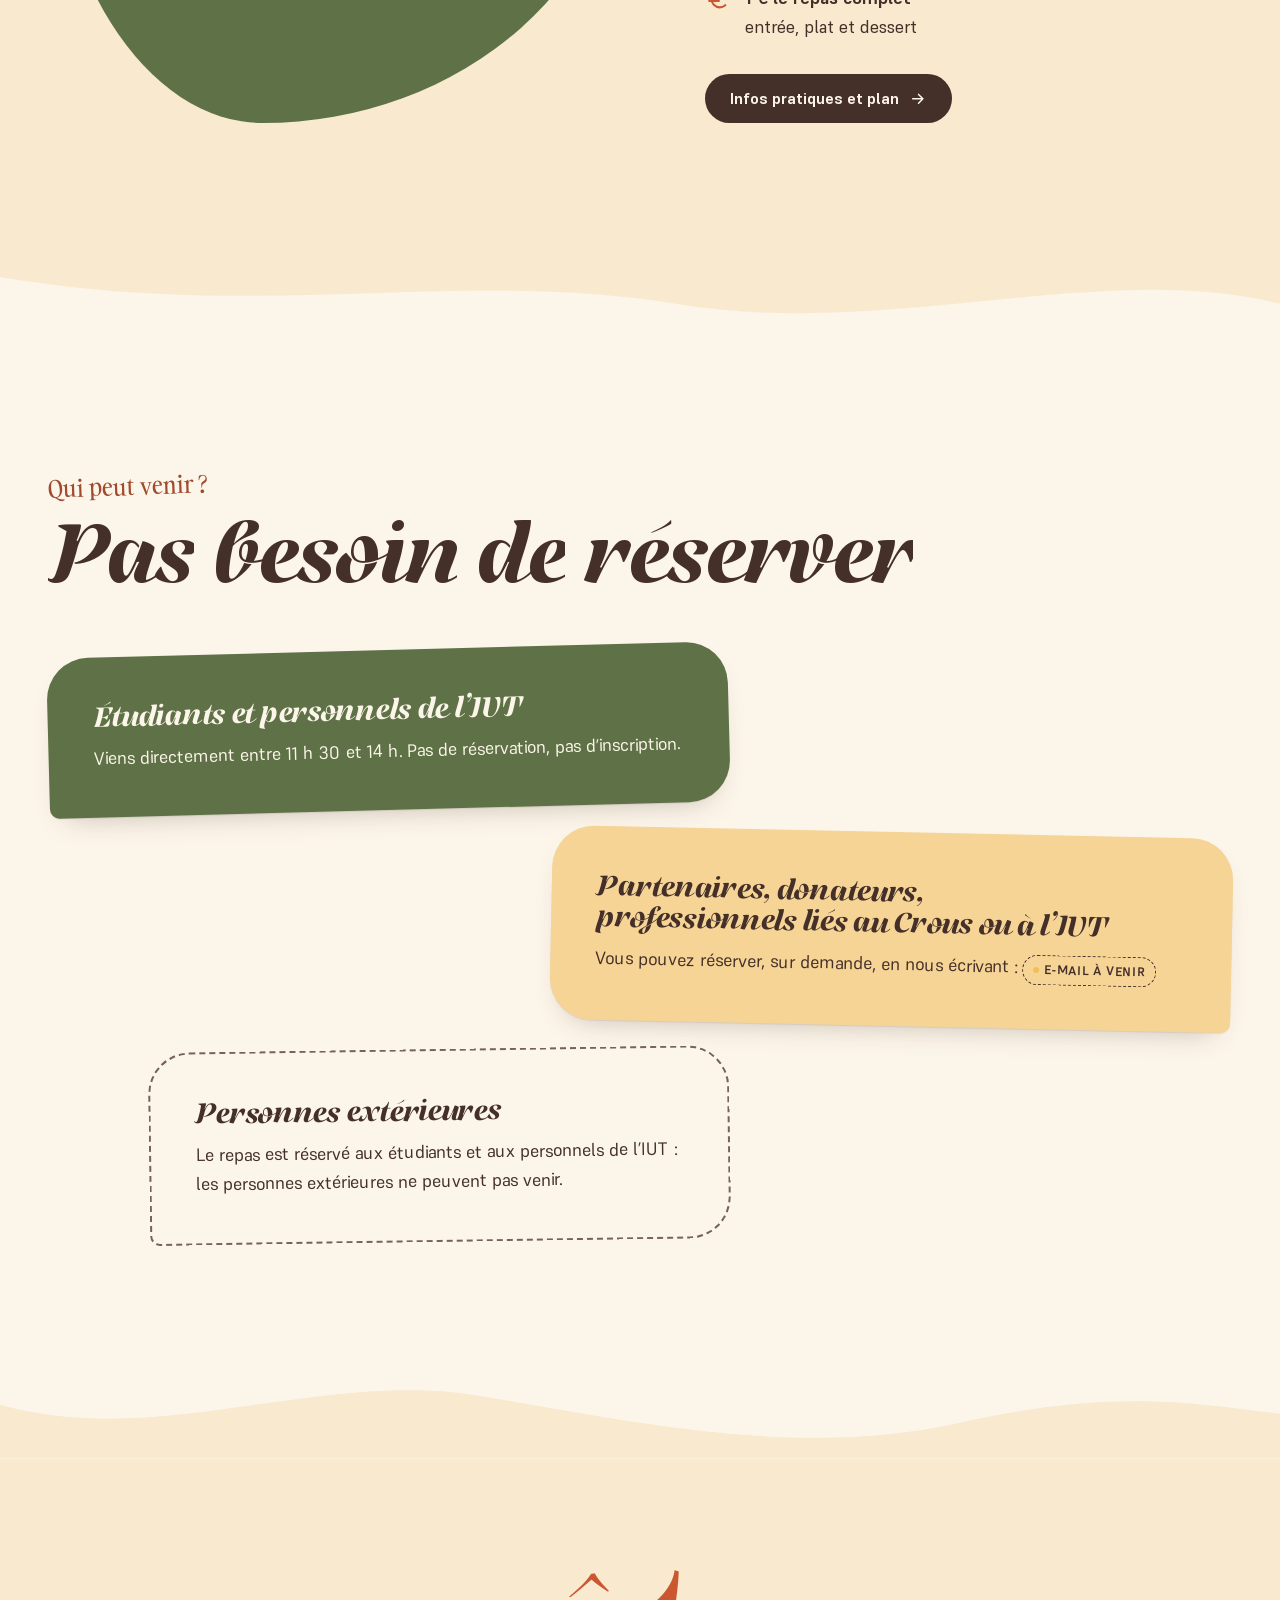
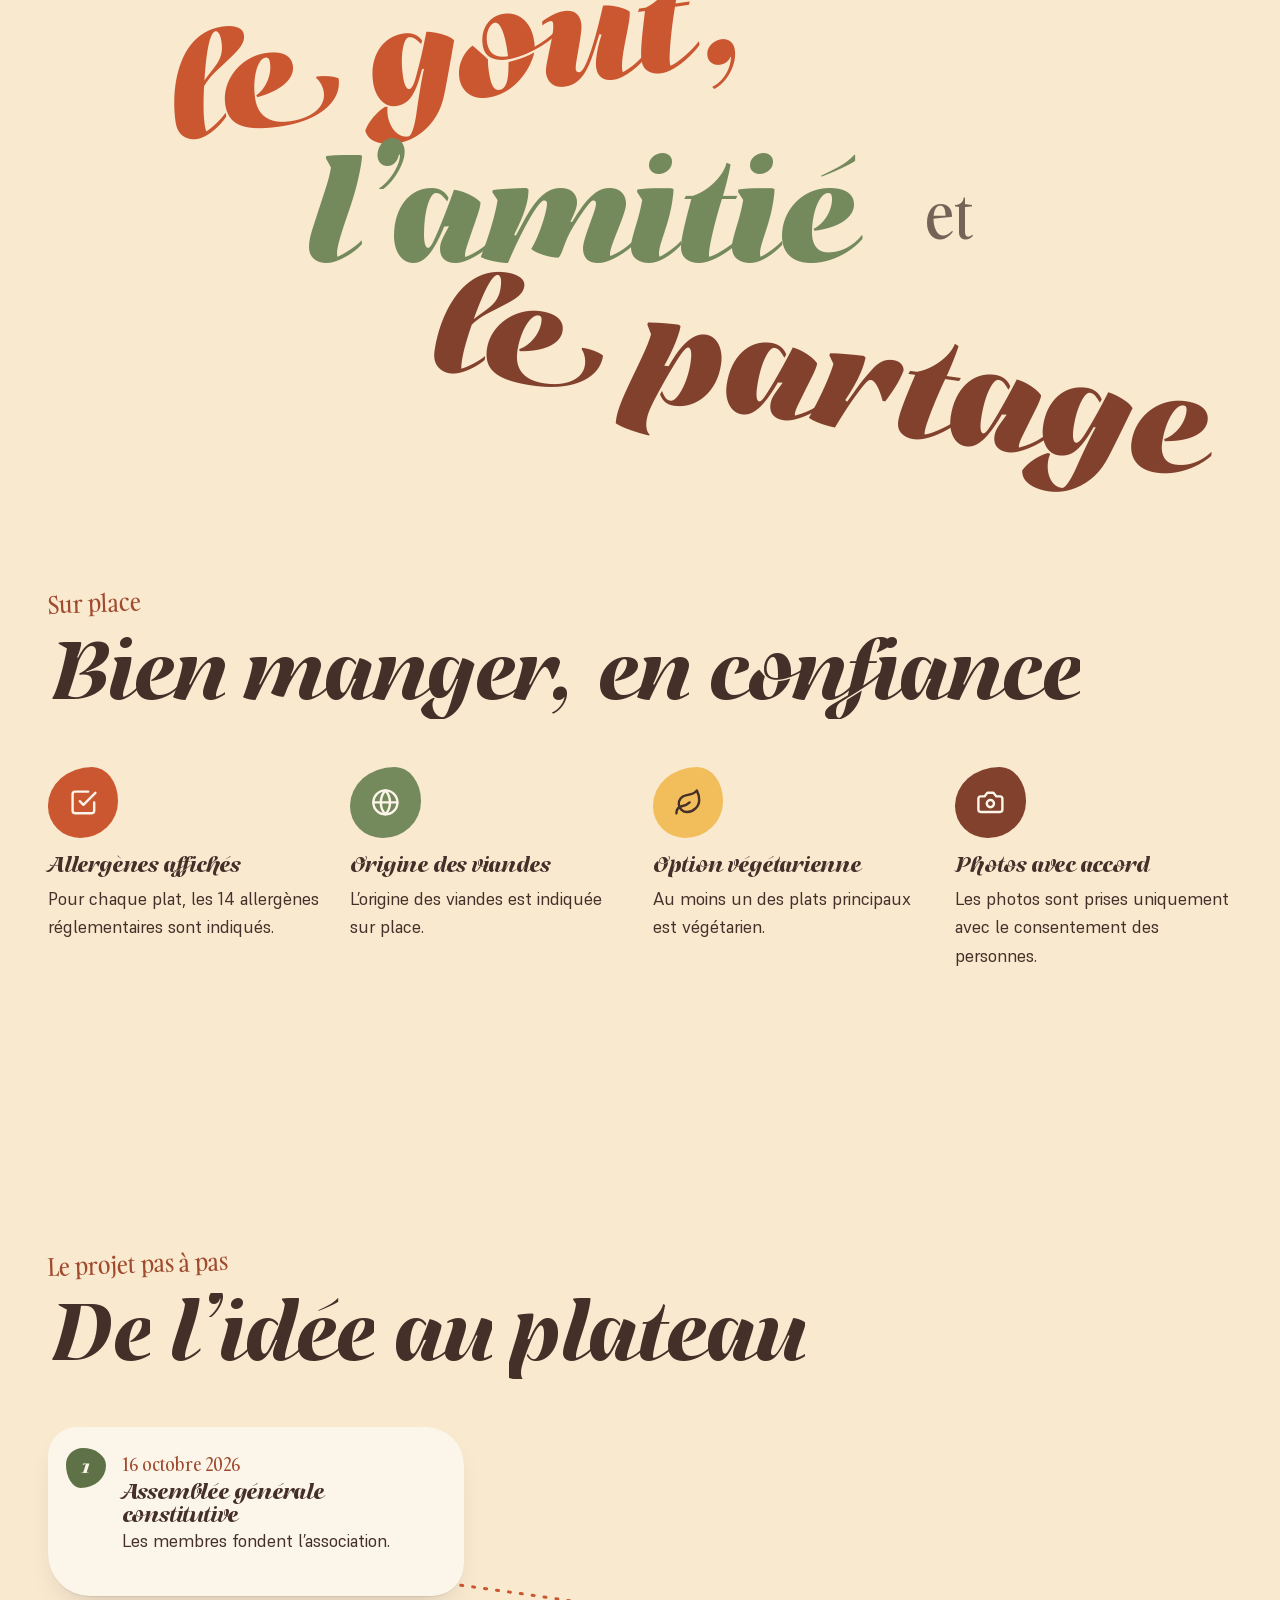
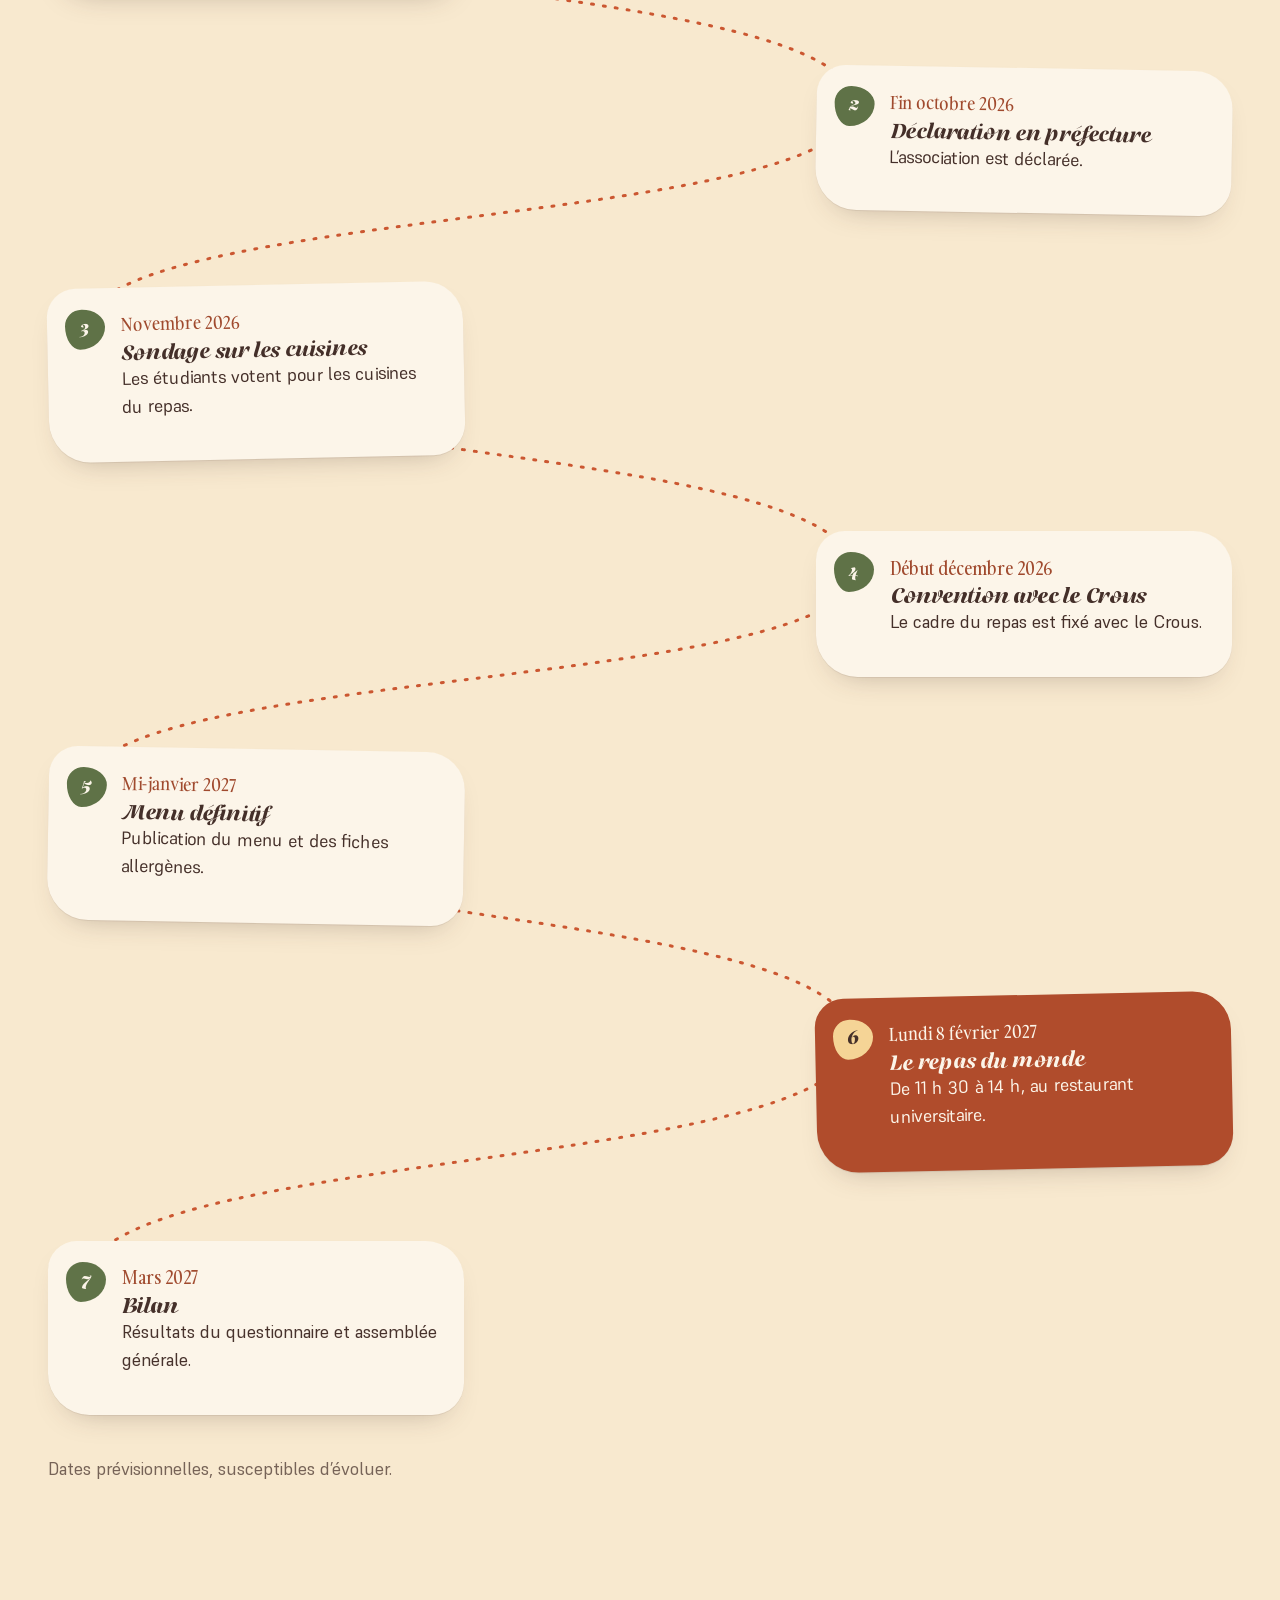
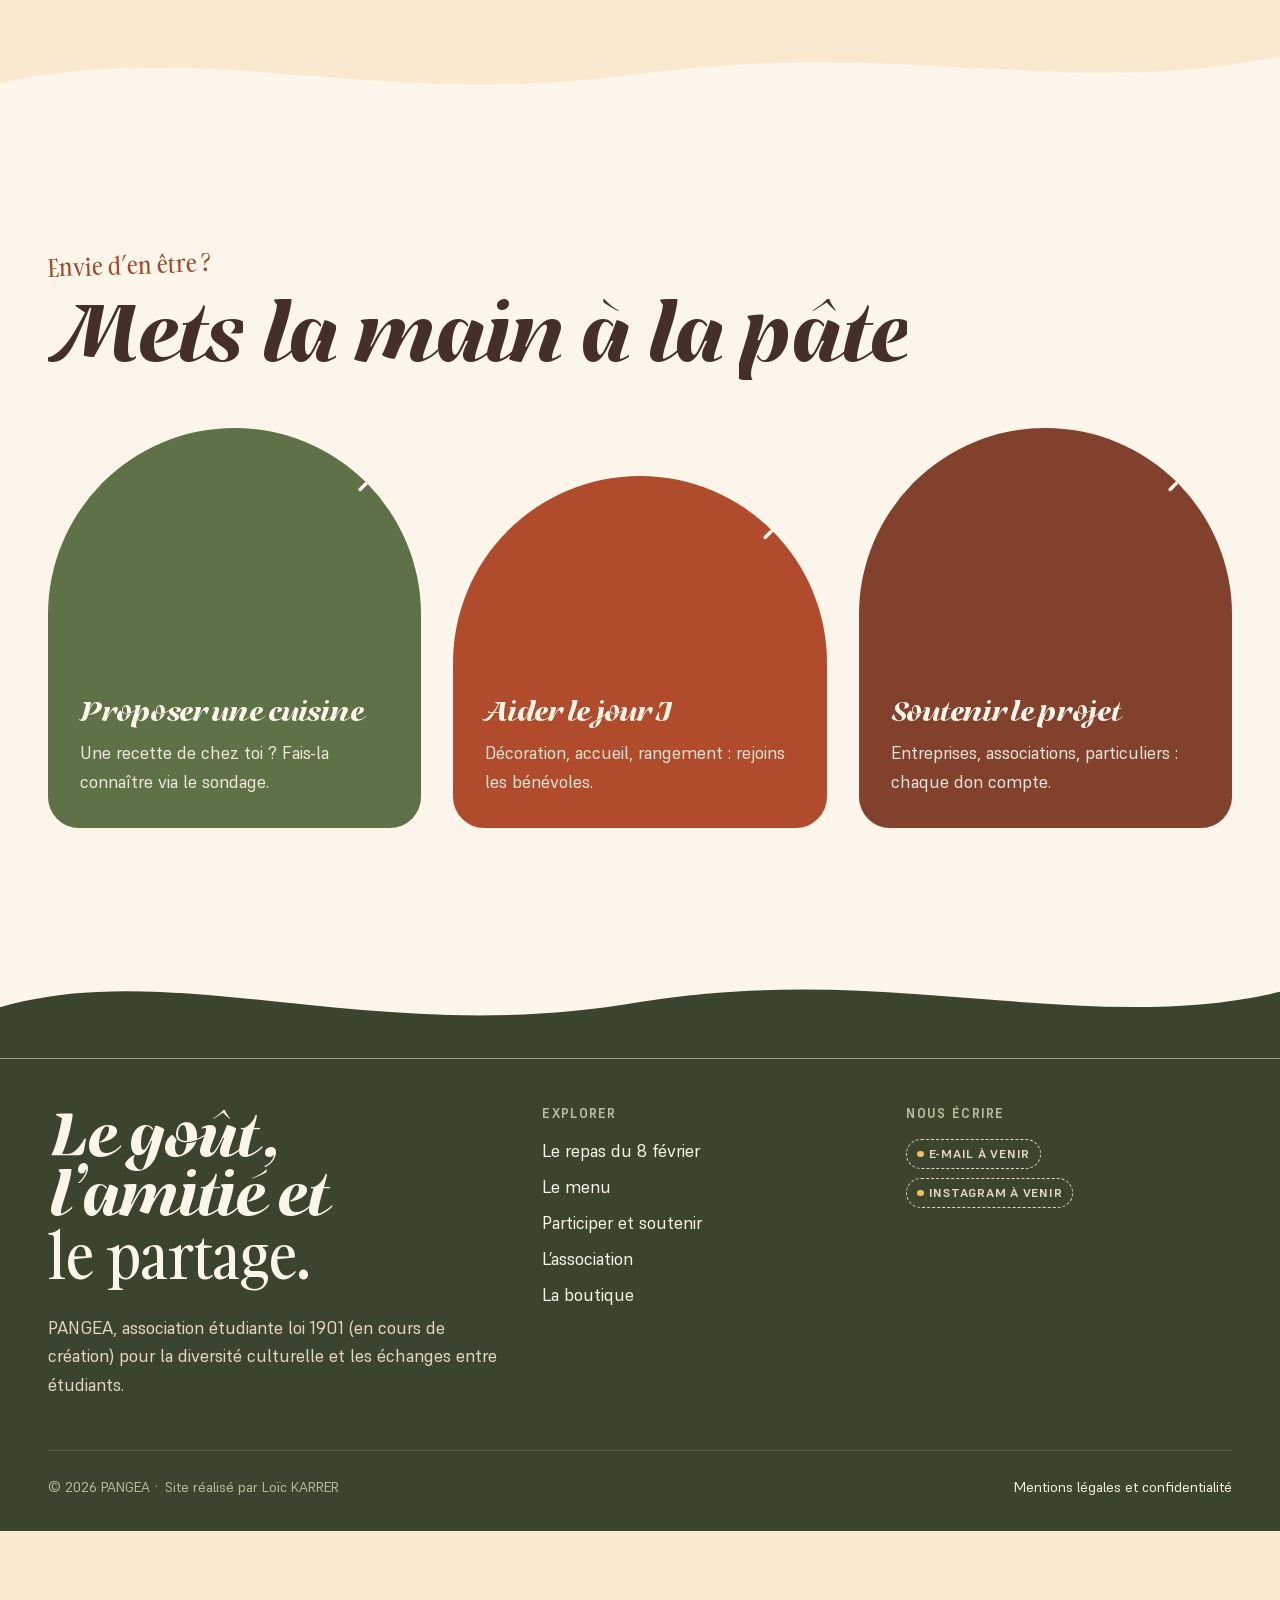
==== commit 87f37043: "Add files via upload" ====
--- a/index.html
+++ b/index.html
@@ -8,8 +8,8 @@
 <meta name="theme-color" content="#f8e9cf">
 <link rel="icon" href="assets/img/logo/pangea-favicon.svg" type="image/svg+xml">
 <link rel="apple-touch-icon" href="assets/img/logo/apple-touch-icon.png">
-<link rel="stylesheet" href="assets/css/polices.css?v=c069f0ab">
-<link rel="stylesheet" href="assets/css/style.css?v=9afb38fa">
+<link rel="stylesheet" href="assets/css/polices.css?v=16e0a58e">
+<link rel="stylesheet" href="assets/css/style.css?v=5b4be4be">
 <script>try{if(sessionStorage.getItem("voile")==="1"&&!matchMedia("(prefers-reduced-motion: reduce)").matches)document.documentElement.classList.add("voile-entree")}catch(e){}</script>
 </head>
 <body>
@@ -21,14 +21,14 @@
 </a>
 
 <nav class="dock" aria-label="Navigation principale">
-  <a href="index.html" aria-current="page">Accueil</a><a href="evenement.html">L'événement</a><a href="menu.html">Le menu</a><a href="participer.html">Participer</a><a href="association.html">L'asso</a>
+  <a href="index.html" aria-current="page">Accueil</a><a href="evenement.html">L’événement</a><a href="menu.html">Le menu</a><a href="participer.html">Participer</a><a href="association.html">L’asso</a><a href="boutique.html">Boutique</a>
   <a class="dock-date" href="evenement.html#infos">8.02.27</a>
 </nav>
 
 <button class="menu-bouton" type="button" aria-expanded="false" aria-controls="rideau" aria-label="Ouvrir le menu"><span></span><span></span></button>
 <nav class="rideau" id="rideau" aria-label="Navigation mobile">
   <span class="forme" aria-hidden="true"></span><span class="forme" aria-hidden="true"></span>
-  <ul><li><a href="index.html" aria-current="page">Accueil</a></li><li><a href="evenement.html">L'événement</a></li><li><a href="menu.html">Le menu</a></li><li><a href="participer.html">Participer</a></li><li><a href="association.html">L'asso</a></li></ul>
+  <ul><li><a href="index.html" aria-current="page">Accueil</a></li><li><a href="evenement.html">L’événement</a></li><li><a href="menu.html">Le menu</a></li><li><a href="participer.html">Participer</a></li><li><a href="association.html">L’asso</a></li><li><a href="boutique.html">Boutique</a></li></ul>
   <p class="rideau-info">Repas du monde · lundi 8 février 2027 · 11 h 30 – 14 h</p>
 </nav>
 
@@ -43,7 +43,7 @@
 
   <div class="plateau" data-profondeur="0.25">
     <svg class="plateau-anneau" viewBox="0 0 500 500" aria-hidden="true"><defs><path id="anneau-plateau" d="M250,250 m-232,0 a232,232 0 1,1 464,0 a232,232 0 1,1 -464,0"/></defs>
-      <text><textPath href="#anneau-plateau" textLength="1440" lengthAdjust="spacing">le goût ✺ l'amitié ✺ le partage ✺ repas du monde ✺ 8 février 2027 ✺</textPath></text></svg>
+      <text><textPath href="#anneau-plateau" textLength="1440" lengthAdjust="spacing">le goût ✺ l’amitié ✺ le partage ✺ repas du monde ✺ 8 février 2027 ✺</textPath></text></svg>
     <div class="plateau-assiette" aria-hidden="true"></div>
     <div class="plateau-galets" aria-hidden="true"><span class="galet" style="left:41.5%;top:8.5%;--c:var(--olive);--t:17%;--d:9s"></span><span class="galet" style="left:62.7%;top:16.2%;--c:var(--terracotta);--t:15%;--d:10s"></span><span class="galet" style="left:74%;top:35.8%;--c:var(--figue);--t:16%;--d:11s"></span><span class="galet" style="left:70.1%;top:58%;--c:var(--olive);--t:15%;--d:12s"></span><span class="galet" style="left:52.8%;top:72.5%;--c:var(--terracotta);--t:17%;--d:13s"></span><span class="galet" style="left:30.2%;top:72.5%;--c:var(--figue);--t:15%;--d:14s"></span><span class="galet" style="left:12.9%;top:58%;--c:var(--olive);--t:16%;--d:15s"></span><span class="galet" style="left:9%;top:35.8%;--c:var(--terracotta);--t:15%;--d:16s"></span><span class="galet" style="left:20.3%;top:16.2%;--c:var(--figue);--t:16%;--d:17s"></span></div>
     <p class="prix-piece"><span><b>1 €</b><small>le repas<br>complet</small></span></p>
@@ -52,11 +52,11 @@
   <div class="scene-etiquettes">
     <span class="etiquette e1" data-profondeur="1"><svg viewBox="0 0 24 24" fill="none" stroke="currentColor" stroke-width="2" stroke-linecap="round" stroke-linejoin="round" aria-hidden="true"><rect x="3" y="4" width="18" height="18" rx="3"/><path d="M16 2v4M8 2v4M3 10h18"/></svg> Lundi 8 février 2027</span>
     <span class="etiquette etiquette--safran e2" data-profondeur="0.7"><svg viewBox="0 0 24 24" fill="none" stroke="currentColor" stroke-width="2" stroke-linecap="round" stroke-linejoin="round" aria-hidden="true"><circle cx="12" cy="12" r="10"/><path d="M12 6v6l4 2"/></svg> 11 h 30 – 14 h</span>
-    <span class="etiquette etiquette--olive e3" data-profondeur="1.2"><svg viewBox="0 0 24 24" fill="none" stroke="currentColor" stroke-width="2" stroke-linecap="round" stroke-linejoin="round" aria-hidden="true"><path d="M20 10c0 6-8 12-8 12s-8-6-8-12a8 8 0 0 1 16 0Z"/><circle cx="12" cy="10" r="3"/></svg> Resto U Crous de l'IUT</span>
+    <span class="etiquette etiquette--olive e3" data-profondeur="1.2"><svg viewBox="0 0 24 24" fill="none" stroke="currentColor" stroke-width="2" stroke-linecap="round" stroke-linejoin="round" aria-hidden="true"><path d="M20 10c0 6-8 12-8 12s-8-6-8-12a8 8 0 0 1 16 0Z"/><circle cx="12" cy="10" r="3"/></svg> Resto U Crous de l’IUT</span>
     <span class="etiquette etiquette--figue e4" data-profondeur="0.9">Sans réservation</span>
   </div>
 
-  <h1 class="scene-h1" id="titre-site"><strong>PANGEA</strong>Repas du monde au Crous de l'<span data-iut>IUT Nice Côte d'Azur</span> : 3 entrées, 3 plats, 3 desserts de cuisines différentes, pour 1 €.</h1>
+  <h1 class="scene-h1" id="titre-site"><strong>PANGEA</strong>Repas du monde au Crous de l’<span data-iut>IUT Nice Côte d’Azur</span> : 3 entrées, 3 plats, 3 desserts de cuisines différentes, pour 1 €.</h1>
 
 </section>
 
@@ -67,8 +67,8 @@
     <div class="compose-panneau">
       <span class="surtitre">Comment ça marche</span>
       <h2 id="titre-compose" data-split>Compose ton plateau</h2>
-      <p>Le 8 février, 9 propositions t'attendent : 3 entrées, 3 plats et 3 desserts, chacun d'une cuisine différente. Tu prends une entrée, un plat et un dessert.</p>
-      <p>Cuisiné par l'équipe du restaurant universitaire, avec un ou plusieurs chefs de restaurants du monde de Nice. Essaie ici avec nos premières idées de plats (rien d'officiel) : le menu définitif sera dévoilé mi-janvier 2027.</p>
+      <p>Le 8 février, 9 propositions t’attendent : 3 entrées, 3 plats et 3 desserts, chacun d’une cuisine différente. Tu prends une entrée, un plat et un dessert.</p>
+      <p>Cuisiné par l’équipe du restaurant universitaire, avec un ou plusieurs chefs de restaurants du monde de Nice. Essaie ici avec nos premières idées de plats (rien d’officiel) : le menu définitif sera dévoilé mi-janvier 2027.</p>
     </div>
     <div class="compose-panneau" style="--c:var(--olive)">
       <span class="numero" aria-hidden="true">1</span>
@@ -134,7 +134,7 @@
       <h2 id="titre-rdv" data-split>Rendez-vous au resto U</h2>
       <ul class="infos-pratiques" data-cascade>
         <li><svg viewBox="0 0 24 24" fill="none" stroke="currentColor" stroke-width="2" stroke-linecap="round" stroke-linejoin="round" aria-hidden="true"><rect x="3" y="4" width="18" height="18" rx="3"/><path d="M16 2v4M8 2v4M3 10h18"/></svg><span><strong>Lundi 8 février 2027</strong>de 11 h 30 à 14 h</span></li>
-        <li><svg viewBox="0 0 24 24" fill="none" stroke="currentColor" stroke-width="2" stroke-linecap="round" stroke-linejoin="round" aria-hidden="true"><path d="M20 10c0 6-8 12-8 12s-8-6-8-12a8 8 0 0 1 16 0Z"/><circle cx="12" cy="10" r="3"/></svg><span><strong>Restaurant universitaire Crous de l'<span data-iut>IUT Nice Côte d'Azur</span></strong>41 boulevard Napoléon III, 06200 Nice</span></li>
+        <li><svg viewBox="0 0 24 24" fill="none" stroke="currentColor" stroke-width="2" stroke-linecap="round" stroke-linejoin="round" aria-hidden="true"><path d="M20 10c0 6-8 12-8 12s-8-6-8-12a8 8 0 0 1 16 0Z"/><circle cx="12" cy="10" r="3"/></svg><span><strong>Restaurant universitaire Crous de l’<span data-iut>IUT Nice Côte d’Azur</span></strong>41 boulevard Napoléon III, 06200 Nice</span></li>
         <li><svg viewBox="0 0 24 24" fill="none" stroke="currentColor" stroke-width="2" stroke-linecap="round" stroke-linejoin="round" aria-hidden="true"><path d="M12 3v18M5 6h11l3 3-3 3H5z"/></svg><span><strong>Arrêt Constellations / IUT</strong></span></li>
         <li><svg viewBox="0 0 24 24" fill="none" stroke="currentColor" stroke-width="2" stroke-linecap="round" stroke-linejoin="round" aria-hidden="true"><path d="M4 10h12M4 14h9"/><path d="M19 6a7.7 7.7 0 0 0-5.2-2A7.9 7.9 0 0 0 6 12c0 4.4 3.5 8 7.8 8 2 0 3.8-.8 5.2-2"/></svg><span><strong>1 € le repas complet</strong>entrée, plat et dessert</span></li>
       </ul>
@@ -150,16 +150,16 @@
     <h2 id="titre-qui" data-split>Pas besoin de réserver</h2>
     <div class="bulles" data-cascade>
   <div class="bulle bulle--oui">
-    <h3>Étudiants et personnels de l'IUT</h3>
-    <p>Viens directement entre 11 h 30 et 14 h. Pas de réservation, pas d'inscription.</p>
+    <h3>Étudiants et personnels de l’IUT</h3>
+    <p>Viens directement entre 11 h 30 et 14 h. Pas de réservation, pas d’inscription.</p>
   </div>
   <div class="bulle bulle--sur-demande">
-    <h3>Partenaires, donateurs, professionnels liés au Crous ou à l'IUT</h3>
+    <h3>Partenaires, donateurs, professionnels liés au Crous ou à l’IUT</h3>
     <p>Vous pouvez réserver, sur demande, en nous écrivant : <span class="a-venir">E-mail à venir</span></p>
   </div>
   <div class="bulle bulle--non">
     <h3>Personnes extérieures</h3>
-    <p>Le repas est réservé aux étudiants et aux personnels de l'IUT : les personnes extérieures ne peuvent pas venir.</p>
+    <p>Le repas est réservé aux étudiants et aux personnels de l’IUT : les personnes extérieures ne peuvent pas venir.</p>
   </div>
 </div>
   </div>
@@ -168,14 +168,14 @@
 
 <section class="section" aria-labelledby="titre-sur-place">
   <div class="conteneur">
-    <p class="valeurs" aria-label="Le goût, l'amitié et le partage"><span class="v1">le goût,</span> <span class="v2">l'amitié</span> <span class="et">et</span> <span class="v3">le partage</span></p>
+    <p class="valeurs" aria-label="Le goût, l'amitié et le partage"><span class="v1">le goût,</span> <span class="v2">l’amitié</span> <span class="et">et</span> <span class="v3">le partage</span></p>
   </div>
   <div class="conteneur" style="margin-top:clamp(4rem,10vw,8rem)">
     <span class="surtitre">Sur place</span>
     <h2 id="titre-sur-place" data-split>Bien manger, en confiance</h2>
     <div class="engagements" data-cascade>
   <div class="engagement"><span class="pastille"><svg viewBox="0 0 24 24" fill="none" stroke="currentColor" stroke-width="2" stroke-linecap="round" stroke-linejoin="round" aria-hidden="true"><path d="M9 11l3 3L22 4"/><path d="M21 12v7a2 2 0 0 1-2 2H5a2 2 0 0 1-2-2V5a2 2 0 0 1 2-2h11"/></svg></span><h3>Allergènes affichés</h3><p>Pour chaque plat, les 14 allergènes réglementaires sont indiqués.</p></div>
-  <div class="engagement"><span class="pastille"><svg viewBox="0 0 24 24" fill="none" stroke="currentColor" stroke-width="2" stroke-linecap="round" stroke-linejoin="round" aria-hidden="true"><circle cx="12" cy="12" r="10"/><path d="M2 12h20M12 2a15 15 0 0 1 0 20M12 2a15 15 0 0 0 0 20"/></svg></span><h3>Origine des viandes</h3><p>L'origine des viandes est indiquée sur place.</p></div>
+  <div class="engagement"><span class="pastille"><svg viewBox="0 0 24 24" fill="none" stroke="currentColor" stroke-width="2" stroke-linecap="round" stroke-linejoin="round" aria-hidden="true"><circle cx="12" cy="12" r="10"/><path d="M2 12h20M12 2a15 15 0 0 1 0 20M12 2a15 15 0 0 0 0 20"/></svg></span><h3>Origine des viandes</h3><p>L’origine des viandes est indiquée sur place.</p></div>
   <div class="engagement"><span class="pastille"><svg viewBox="0 0 24 24" fill="none" stroke="currentColor" stroke-width="2" stroke-linecap="round" stroke-linejoin="round" aria-hidden="true"><path d="M11 20A7 7 0 0 1 9.8 6.1C15.5 5 17 4.5 19 2c1 2 2 4.2 2 8 0 5.5-4.8 10-10 10Z"/><path d="M2 21c0-3 1.9-5.4 5.1-6C9.5 14.5 12 13 13 12"/></svg></span><h3>Option végétarienne</h3><p>Au moins un des plats principaux est végétarien.</p></div>
   <div class="engagement"><span class="pastille"><svg viewBox="0 0 24 24" fill="none" stroke="currentColor" stroke-width="2" stroke-linecap="round" stroke-linejoin="round" aria-hidden="true"><path d="M14.5 4h-5L7 7H4a2 2 0 0 0-2 2v9a2 2 0 0 0 2 2h16a2 2 0 0 0 2-2V9a2 2 0 0 0-2-2h-3l-2.5-3z"/><circle cx="12" cy="13" r="3"/></svg></span><h3>Photos avec accord</h3><p>Les photos sont prises uniquement avec le consentement des personnes.</p></div>
 </div>
@@ -185,15 +185,15 @@
 <section class="section" aria-labelledby="titre-chemin">
   <div class="conteneur">
     <span class="surtitre">Le projet pas à pas</span>
-    <h2 id="titre-chemin" data-split>De l'idée au plateau</h2>
-    <div class="chemin" data-chemin><svg class="chemin-trace" aria-hidden="true"><path/><path class="trait"/></svg><ol><li><span class="rond" aria-hidden="true">1</span><time>16 octobre 2026</time><h3>Assemblée générale constitutive</h3><p>Les membres fondent l'association.</p></li><li><span class="rond" aria-hidden="true">2</span><time>Fin octobre 2026</time><h3>Déclaration en préfecture</h3><p>L'association est déclarée.</p></li><li><span class="rond" aria-hidden="true">3</span><time>Novembre 2026</time><h3>Sondage sur les cuisines</h3><p>Les étudiants votent pour les cuisines du repas.</p></li><li><span class="rond" aria-hidden="true">4</span><time>Début décembre 2026</time><h3>Convention avec le Crous</h3><p>Le cadre du repas est fixé avec le Crous.</p></li><li><span class="rond" aria-hidden="true">5</span><time>Mi-janvier 2027</time><h3>Menu définitif</h3><p>Publication du menu et des fiches allergènes.</p></li><li class="temps-fort"><span class="rond" aria-hidden="true">6</span><time>Lundi 8 février 2027</time><h3>Le repas du monde</h3><p>De 11 h 30 à 14 h, au restaurant universitaire.</p></li><li><span class="rond" aria-hidden="true">7</span><time>Mars 2027</time><h3>Bilan</h3><p>Résultats du questionnaire et assemblée générale.</p></li></ol></div><p style="margin-top:2.5rem;color:var(--encre-douce)">Dates prévisionnelles, susceptibles d'évoluer.</p>
+    <h2 id="titre-chemin" data-split>De l’idée au plateau</h2>
+    <div class="chemin" data-chemin><svg class="chemin-trace" aria-hidden="true"><path/><path class="trait"/></svg><ol><li><span class="rond" aria-hidden="true">1</span><time>16 octobre 2026</time><h3>Assemblée générale constitutive</h3><p>Les membres fondent l’association.</p></li><li><span class="rond" aria-hidden="true">2</span><time>Fin octobre 2026</time><h3>Déclaration en préfecture</h3><p>L’association est déclarée.</p></li><li><span class="rond" aria-hidden="true">3</span><time>Novembre 2026</time><h3>Sondage sur les cuisines</h3><p>Les étudiants votent pour les cuisines du repas.</p></li><li><span class="rond" aria-hidden="true">4</span><time>Début décembre 2026</time><h3>Convention avec le Crous</h3><p>Le cadre du repas est fixé avec le Crous.</p></li><li><span class="rond" aria-hidden="true">5</span><time>Mi-janvier 2027</time><h3>Menu définitif</h3><p>Publication du menu et des fiches allergènes.</p></li><li class="temps-fort"><span class="rond" aria-hidden="true">6</span><time>Lundi 8 février 2027</time><h3>Le repas du monde</h3><p>De 11 h 30 à 14 h, au restaurant universitaire.</p></li><li><span class="rond" aria-hidden="true">7</span><time>Mars 2027</time><h3>Bilan</h3><p>Résultats du questionnaire et assemblée générale.</p></li></ol></div><p style="margin-top:2.5rem;color:var(--encre-douce)">Dates prévisionnelles, susceptibles d’évoluer.</p>
   </div>
 </section>
 <svg class="vague" viewBox="0 0 1440 100" preserveAspectRatio="none" aria-hidden="true" style="background:var(--sable);color:var(--lin)"><path d="M0,60 C240,10 420,90 720,50 C1020,10 1200,80 1440,30 L1440,100 L0,100Z" fill="currentColor"/></svg>
 
 <section class="section fond-lin" aria-labelledby="titre-portes">
   <div class="conteneur">
-    <span class="surtitre">Envie d'en être ?</span>
+    <span class="surtitre">Envie d’en être ?</span>
     <h2 id="titre-portes" data-split>Mets la main à la pâte</h2>
     <div class="portes" data-cascade>
       <a class="porte" href="participer.html#proposer"><svg class=fleche viewBox="0 0 24 24" fill="none" stroke="currentColor" stroke-width="2" stroke-linecap="round" stroke-linejoin="round" aria-hidden="true"><path d="M7 17 17 7M8 7h9v9"/></svg><h3>Proposer une cuisine</h3><p>Une recette de chez toi ? Fais-la connaître via le sondage.</p></a>
@@ -210,7 +210,7 @@
   <div class="conteneur">
     <div class="pied-contenu">
       <div>
-        <h2>Le goût, l'amitié et <span class="accent">le partage.</span></h2>
+        <h2>Le goût, l’amitié et <span class="accent">le partage.</span></h2>
         <p>PANGEA, association étudiante loi 1901 (en cours de création) pour la diversité culturelle et les échanges entre étudiants.</p>
       </div>
       <div>
@@ -219,7 +219,8 @@
           <li><a href="evenement.html">Le repas du 8 février</a></li>
           <li><a href="menu.html">Le menu</a></li>
           <li><a href="participer.html">Participer et soutenir</a></li>
-          <li><a href="association.html">L'association</a></li>
+          <li><a href="association.html">L’association</a></li>
+          <li><a href="boutique.html">La boutique</a></li>
         </ul>
       </div>
       <div>
--- a/assets/css/style.css
+++ b/assets/css/style.css
@@ -1,1142 +1,1127 @@
-/* ==========================================================================
-   Nom de l'association — feuille de style
-   Direction : marché méditerranéen, formes organiques, mouvement doux.
-   ========================================================================== */
-
-
-:root {
-  /* Couleurs */
-  --sable: #f4eadb;
-  --lin: #fbf6ee;
-  --argile: #ebdcc4;
-  --terracotta: #b4532e;
-  --terracotta-texte: #9e4524;
-  --terracotta-clair: #e7a787;
-  --olive: #5b6835;
-  --olive-clair: #b9c08f;
-  --olive-nuit: #2f3820;
-  --safran: #d8992a;
-  --safran-clair: #f2d49b;
-  --figue: #7b3b4a;
-  --figue-clair: #d9a9b0;
-  --encre: #2c261d;
-  --encre-douce: #5c5243;
-
-  /* Typo */
-  --f-display: "Telma", "Trebuchet MS", sans-serif;
-  --f-texte: "Supreme", "Segoe UI", sans-serif;
-  --f-accent: "Gambarino", Georgia, serif;
-
-  --fs-mega: clamp(3.4rem, 11vw, 10rem);
-  --fs-1: clamp(2.6rem, 6.4vw, 5.6rem);
-  --fs-2: clamp(2rem, 4.2vw, 3.6rem);
-  --fs-3: clamp(1.35rem, 2.2vw, 1.85rem);
-  --fs-texte: clamp(1rem, 0.96rem + 0.2vw, 1.125rem);
-  --fs-petit: 0.875rem;
-
-  /* Espace & formes */
-  --gouttiere: clamp(1rem, 4vw, 3rem);
-  --largeur: 76rem;
-  --blob-1: 42% 58% 63% 37% / 41% 44% 56% 59%;
-  --blob-2: 63% 37% 54% 46% / 55% 48% 52% 45%;
-  --blob-3: 38% 62% 45% 55% / 62% 38% 62% 38%;
-  --ombre: 0 1px 0 rgb(44 38 29 / 0.08), 0 14px 30px -18px rgb(44 38 29 / 0.35);
-  --ease: cubic-bezier(0.22, 1, 0.36, 1);
-}
-
-/* ---------- Base ---------- */
-*,
-*::before,
-*::after { box-sizing: border-box; }
-
-html { -webkit-text-size-adjust: 100%; scroll-behavior: smooth; }
-body {
-  margin: 0;
-  background: var(--sable);
-  color: var(--encre);
-  font-family: var(--f-texte);
-  font-size: var(--fs-texte);
-  line-height: 1.6;
-  overflow-x: hidden;
-  padding-bottom: 7rem; /* place pour le dock */
-}
-/* Grain : donne une matière papier/argile au fond */
-body::after {
-  content: "";
-  position: fixed;
-  inset: 0;
-  pointer-events: none;
-  z-index: 90;
-  opacity: 0.16;
-  will-change: transform;
-  background-image: url("data:image/svg+xml,%3Csvg xmlns='http://www.w3.org/2000/svg' width='180' height='180'%3E%3Cfilter id='n'%3E%3CfeTurbulence type='fractalNoise' baseFrequency='.85' numOctaves='3' stitchTiles='stitch'/%3E%3CfeColorMatrix values='0 0 0 0 .35 0 0 0 0 .28 0 0 0 0 .2 0 0 0 .55 0'/%3E%3C/filter%3E%3Crect width='100%25' height='100%25' filter='url(%23n)'/%3E%3C/svg%3E");
-}
-
-img, svg { display: block; max-width: 100%; }
-a { color: var(--terracotta-texte); text-decoration-thickness: 1.5px; text-underline-offset: 0.2em; }
-a:hover { color: var(--figue); }
-p { margin: 0 0 1em; max-width: 58ch; }
-h1, h2, h3, h4 {
-  font-family: var(--f-display);
-  font-weight: 700;
-  line-height: 0.98;
-  letter-spacing: -0.01em;
-  margin: 0 0 0.4em;
-  text-wrap: balance;
-}
-h2 { font-size: var(--fs-1); }
-h3 { font-size: var(--fs-3); line-height: 1.1; }
-ul { padding-left: 1.2em; }
-
-:focus-visible {
-  outline: 3px solid var(--figue);
-  outline-offset: 3px;
-  border-radius: 6px;
-}
-::selection { background: var(--safran-clair); color: var(--encre); }
-
-.sr-only {
-  position: absolute !important;
-  width: 1px; height: 1px;
-  padding: 0; margin: -1px;
-  overflow: hidden; clip: rect(0 0 0 0);
-  white-space: nowrap; border: 0;
-}
-.evitement {
-  position: absolute; left: 1rem; top: -4rem; z-index: 200;
-  background: var(--encre); color: var(--lin);
-  padding: 0.7rem 1.1rem; border-radius: 999px;
-}
-.evitement:focus { top: 1rem; }
-
-.conteneur {
-  width: min(100% - 2 * var(--gouttiere), var(--largeur));
-  margin-inline: auto;
-}
-.section { position: relative; padding-block: clamp(4rem, 10vw, 8rem); }
-
-/* Mots-accents en Gambarino */
-.accent { font-family: var(--f-accent); font-weight: 400; font-style: normal; letter-spacing: 0; }
-.surligne {
-  background: linear-gradient(transparent 62%, var(--safran-clair) 62% 90%, transparent 90%);
-  padding-inline: 0.08em;
-}
-
-/* Infos provisoires : visibles volontairement pour ne rien oublier */
-.tbd {
-  border-bottom: 2px dotted currentColor;
-  cursor: help;
-}
-.a-venir {
-  display: inline-flex; align-items: center; gap: 0.4em;
-  font-family: var(--f-texte); font-size: 0.78rem; font-weight: 700;
-  letter-spacing: 0.06em; text-transform: uppercase;
-  padding: 0.3em 0.8em; border-radius: 999px;
-  border: 1.5px dashed currentColor;
-  color: var(--encre-douce);
-  white-space: nowrap;
-}
-.a-venir::before {
-  content: ""; width: 0.5em; height: 0.5em; border-radius: 50%;
-  background: var(--safran);
-  animation: pulse 2.4s var(--ease) infinite;
-}
-
-/* ---------- Étiquettes (« stickers ») ---------- */
-.etiquette {
-  display: inline-flex; align-items: center; gap: 0.55em;
-  padding: 0.65em 1.15em;
-  border-radius: 2em 1.6em 2.1em 1.4em / 1.5em 2em 1.4em 2em;
-  background: var(--lin);
-  color: var(--encre);
-  font-weight: 600;
-  box-shadow: var(--ombre);
-  rotate: var(--r, -2deg);
-  line-height: 1.25;
-}
-.etiquette svg { width: 1.2em; height: 1.2em; flex: none; }
-.etiquette--terracotta { background: var(--terracotta); color: var(--lin); }
-.etiquette--olive { background: var(--olive); color: var(--lin); }
-.etiquette--safran { background: var(--safran-clair); }
-.etiquette--figue { background: var(--figue); color: var(--lin); }
-
-.surtitre {
-  display: inline-block;
-  font-family: var(--f-accent);
-  font-size: clamp(1.15rem, 2vw, 1.5rem);
-  color: var(--terracotta-texte);
-  margin-bottom: 0.6rem;
-  rotate: -2deg;
-}
-
-/* ---------- Boutons ---------- */
-.bouton {
-  --bg: var(--encre); --fg: var(--lin);
-  position: relative; isolation: isolate;
-  display: inline-flex; align-items: center; gap: 0.6em;
-  padding: 1em 1.6em;
-  min-height: 48px;
-  border: 0; border-radius: 999px;
-  background: var(--bg); color: var(--fg);
-  font: 700 1rem/1 var(--f-texte);
-  text-decoration: none; cursor: pointer;
-  overflow: hidden;
-  transition: color 0.35s var(--ease), translate 0.35s var(--ease);
-}
-.bouton::before {
-  content: ""; position: absolute; z-index: -1;
-  left: 50%; top: 100%; width: 140%; aspect-ratio: 1;
-  translate: -50% 0; border-radius: var(--blob-1);
-  background: var(--terracotta);
-  transition: top 0.55s var(--ease), border-radius 0.8s var(--ease);
-}
-.bouton:hover { color: var(--lin); }
-.bouton:hover::before { top: -40%; border-radius: var(--blob-2); }
-.bouton svg { width: 1.1em; height: 1.1em; transition: translate 0.35s var(--ease); }
-.bouton:hover svg { translate: 0.25em 0; }
-.bouton--clair { --bg: var(--lin); --fg: var(--encre); }
-.bouton--clair::before { background: var(--safran); }
-.bouton--clair:hover { color: var(--encre); }
-.bouton[aria-disabled="true"] {
-  --bg: transparent; --fg: var(--encre-douce);
-  border: 2px dashed var(--encre-douce); cursor: not-allowed;
-}
-.bouton[aria-disabled="true"]::before { display: none; }
-
-/* ==========================================================================
-   Navigation : dock flottant (bureau) / bulle + rideau organique (mobile)
-   ========================================================================== */
-.logo-bulle {
-  position: fixed; z-index: 70; top: 1rem; left: var(--gouttiere);
-  display: flex; align-items: center; gap: 0.7rem;
-  text-decoration: none; color: var(--encre);
-}
-.logo-slot {
-  width: 3.4rem; height: 3.4rem; flex: none;
-  display: grid; place-items: center;
-  border-radius: var(--blob-1);
-  border: 2px dashed var(--encre-douce);
-  background: var(--lin);
-  font-size: 0.62rem; font-weight: 700; letter-spacing: 0.08em; text-transform: uppercase;
-  color: var(--encre-douce);
-  animation: morph 12s ease-in-out infinite alternate;
-}
-.logo-nom {
-  font-family: var(--f-display); font-weight: 700; font-size: 1rem; line-height: 1.05;
-  background: var(--lin); padding: 0.45em 0.8em; border-radius: 999px;
-  box-shadow: var(--ombre);
-  max-width: 13rem;
-}
-
-.dock {
-  position: fixed; z-index: 70;
-  left: 50%; bottom: 1.1rem; translate: -50% 0;
-  display: flex; align-items: center; gap: 0.25rem;
-  padding: 0.4rem;
-  background: rgb(44 38 29 / 0.88);
-  backdrop-filter: blur(12px);
-  border-radius: 999px;
-  box-shadow: 0 18px 40px -20px rgb(44 38 29 / 0.6);
-}
-.dock a {
-  position: relative;
-  display: block;
-  padding: 0.7rem 1.05rem;
-  border-radius: 999px;
-  color: var(--argile);
-  text-decoration: none;
-  font-weight: 600; font-size: 0.95rem;
-  white-space: nowrap;
-  transition: color 0.3s var(--ease), background 0.3s var(--ease);
-}
-.dock a:hover { color: var(--lin); background: rgb(251 246 238 / 0.1); }
-.dock a[aria-current="page"] { background: var(--safran-clair); color: var(--encre); }
-.dock .dock-date {
-  margin-left: 0.3rem;
-  background: var(--terracotta); color: var(--lin);
-  font-family: var(--f-display); font-size: 0.95rem; font-weight: 700;
-}
-.dock .dock-date:hover { background: var(--figue); }
-
-.menu-bouton {
-  display: none;
-  position: fixed; z-index: 85; top: 1rem; right: var(--gouttiere);
-  width: 3.6rem; height: 3.6rem;
-  border: 0; border-radius: var(--blob-2);
-  background: var(--encre); color: var(--lin);
-  cursor: pointer;
-  animation: morph 10s ease-in-out infinite alternate-reverse;
-}
-.menu-bouton span {
-  position: absolute; left: 50%; width: 1.4rem; height: 2px;
-  background: currentColor; translate: -50% 0;
-  transition: rotate 0.4s var(--ease), top 0.4s var(--ease);
-}
-.menu-bouton span:first-child { top: 44%; }
-.menu-bouton span:last-child { top: 56%; }
-.menu-bouton[aria-expanded="true"] span { top: 50%; }
-.menu-bouton[aria-expanded="true"] span:first-child { rotate: 45deg; }
-.menu-bouton[aria-expanded="true"] span:last-child { rotate: -45deg; }
-
-.rideau {
-  position: fixed; inset: 0; z-index: 80;
-  background: var(--olive-nuit);
-  color: var(--lin);
-  clip-path: circle(0% at calc(100% - 3rem) 3rem);
-  visibility: hidden;
-  transition: clip-path 0.7s var(--ease), visibility 0s linear 0.7s;
-  display: grid; align-content: center;
-  padding: 6rem var(--gouttiere) 3rem;
-  overflow: hidden;
-}
-.rideau.ouvert {
-  clip-path: circle(150% at calc(100% - 3rem) 3rem);
-  visibility: visible;
-  transition: clip-path 0.8s var(--ease), visibility 0s;
-}
-.rideau ul { list-style: none; margin: 0; padding: 0; display: grid; gap: 0.2rem; position: relative; z-index: 1; }
-.rideau a {
-  font-family: var(--f-display); font-weight: 700;
-  font-size: clamp(2.2rem, 10vw, 3.6rem); line-height: 1.1;
-  color: var(--lin); text-decoration: none;
-  display: inline-block;
-}
-.rideau a[aria-current="page"] { color: var(--safran-clair); }
-.rideau .rideau-info { margin-top: 2rem; color: var(--olive-clair); position: relative; z-index: 1; }
-.rideau .forme {
-  position: absolute; border-radius: var(--blob-1);
-  animation: morph 9s ease-in-out infinite alternate;
-}
-.rideau .forme:nth-of-type(1) { width: 60vw; aspect-ratio: 1; right: -18vw; bottom: -12vw; background: var(--olive); }
-.rideau .forme:nth-of-type(2) { width: 28vw; aspect-ratio: 1; left: -8vw; top: 12%; background: var(--terracotta); opacity: 0.8; }
-
-@media (max-width: 860px) {
-  .dock { display: none; }
-  .menu-bouton { display: block; }
-  body { padding-bottom: 0; }
-  .logo-nom { display: none; }
-}
-
-/* Voile de transition entre pages */
-.voile {
-  position: fixed; inset: 0; z-index: 150;
-  pointer-events: none;
-  display: grid; place-items: center;
-}
-.voile span {
-  width: 300vmax; aspect-ratio: 1;
-  border-radius: var(--blob-1);
-  background: var(--terracotta);
-  scale: 0;
-}
-
-/* ==========================================================================
-   Accueil — la scène du plateau
-   ========================================================================== */
-.scene {
-  position: relative;
-  min-height: 100svh;
-  display: grid; place-items: center;
-  overflow: hidden;
-  padding: 6rem var(--gouttiere) 4rem;
-}
-.scene-h1 {
-  position: absolute; left: var(--gouttiere); bottom: 6.5rem; z-index: 3;
-  margin: 0;
-  font-family: var(--f-texte); font-size: var(--fs-petit); font-weight: 600;
-  letter-spacing: 0.04em; line-height: 1.4;
-  max-width: 22rem;
-  color: var(--encre-douce);
-  background: rgb(244 234 219 / 0.88);
-  padding: 0.8rem 1rem;
-  border-radius: 1.2rem;
-}
-.scene-h1 strong { display: block; font-family: var(--f-display); font-size: 1.15rem; color: var(--encre); letter-spacing: 0; }
-
-.plateau {
-  position: relative;
-  width: min(84vw, 37rem, 60svh);
-  aspect-ratio: 1;
-  z-index: 2;
-}
-.plateau-anneau { position: absolute; inset: -9%; width: 118%; height: 118%; }
-.plateau-anneau text {
-  font-family: var(--f-display); font-weight: 700; font-size: 25px;
-  letter-spacing: 0.12em; fill: var(--encre);
-}
-.plateau-assiette {
-  position: absolute; inset: 6%;
-  border-radius: 50%;
-  /* Ombrage en dégradés plutôt qu'en ombres intérieures (évite les liserés sur les formes qui tournent) */
-  background:
-    radial-gradient(circle at 50% 50%, var(--lin) 0 54%, transparent 55%),
-    radial-gradient(120% 70% at 50% 108%, rgb(91 104 53 / 0.22), transparent 60%),
-    radial-gradient(circle at 35% 30%, #fffaf2, var(--argile) 70%);
-  box-shadow: 0 40px 70px -40px rgb(44 38 29 / 0.55);
-}
-.galet {
-  position: absolute;
-  width: var(--t, 17%); aspect-ratio: 1;
-  border-radius: var(--blob-1);
-  background:
-    radial-gradient(circle at 30% 25%, rgb(255 255 255 / 0.32), transparent 45%),
-    radial-gradient(circle at 72% 78%, rgb(44 38 29 / 0.25), transparent 55%),
-    var(--c);
-  animation: morph var(--d, 11s) ease-in-out infinite alternate;
-}
-.prix-piece {
-  position: absolute; z-index: 4;
-  left: 50%; top: 50%; translate: -50% -50%;
-  width: 34%; aspect-ratio: 1;
-  display: grid; place-items: center; text-align: center;
-  border-radius: 50%;
-  background: var(--terracotta);
-  color: var(--lin);
-  background: radial-gradient(circle at 50% 44%, var(--terracotta) 0 60%, color-mix(in srgb, var(--terracotta) 88%, black) 74%);
-  box-shadow: 0 18px 30px -16px rgb(158 69 36 / 0.8);
-}
-.prix-piece b { display: block; font-family: var(--f-display); font-size: clamp(2.6rem, 9vw, 4.6rem); line-height: 0.85; }
-.prix-piece small { display: block; font-size: clamp(0.62rem, 1.6vw, 0.8rem); font-weight: 700; letter-spacing: 0.08em; text-transform: uppercase; margin-top: 0.3em; }
-
-.scene-etiquettes { position: absolute; inset: 0; z-index: 3; pointer-events: none; }
-.scene-etiquettes .etiquette { position: absolute; pointer-events: auto; font-size: clamp(0.85rem, 1.4vw, 1.05rem); }
-.scene-etiquettes .e1 { top: 17%; left: 9%; --r: -6deg; }
-.scene-etiquettes .e2 { top: 22%; right: 8%; --r: 5deg; }
-.scene-etiquettes .e3 { bottom: 24%; right: 10%; --r: -3deg; }
-.scene-etiquettes .e4 { top: 44%; left: 5%; --r: 4deg; }
-
-.scene-fond { position: absolute; inset: 0; z-index: 0; pointer-events: none; }
-.scene-fond .forme { position: absolute; border-radius: var(--blob-1); animation: morph 16s ease-in-out infinite alternate; }
-.scene-fond .f1 { width: 46vmax; aspect-ratio: 1; left: -14vmax; top: -10vmax; background: var(--olive-clair); opacity: 0.55; }
-.scene-fond .f2 { width: 38vmax; aspect-ratio: 1; right: -12vmax; bottom: -14vmax; background: var(--terracotta-clair); opacity: 0.5; animation-duration: 19s; }
-.scene-fond .f3 { width: 14vmax; aspect-ratio: 1; right: 18%; top: 8%; background: var(--safran-clair); opacity: 0.8; animation-duration: 13s; }
-
-
-@media (max-width: 1180px) {
-  .scene { padding-top: 6.5rem; align-content: start; min-height: 0; padding-bottom: 5rem; }
-  .plateau { width: min(78vw, 34rem, 58svh); }
-  .scene-etiquettes { position: relative; inset: auto; display: flex; flex-wrap: wrap; justify-content: center; gap: 0.7rem; margin-top: 2.2rem; }
-  .scene-etiquettes .etiquette { position: static; }
-  .scene-h1 { position: static; margin-top: 2rem; text-align: center; max-width: none; }
-}
-
-/* ---------- Texte ondulant le long d'une courbe ---------- */
-.vague-texte { position: relative; margin-block: -2rem; z-index: 2; pointer-events: none; }
-.vague-texte svg { width: 100%; height: auto; overflow: visible; }
-.vague-texte text {
-  font-family: var(--f-display); font-weight: 800;
-  font-size: 64px; fill: var(--encre);
-}
-.vague-texte .doux { fill: var(--terracotta); }
-.vague-texte .ruban { fill: none; stroke: var(--safran-clair); stroke-width: 96; stroke-linecap: round; opacity: 0.85; }
-
-/* ---------- Compose ton plateau (défilement horizontal) ---------- */
-.compose { position: relative; overflow: hidden; background: var(--lin); }
-.compose-piste {
-  display: flex;
-  width: max-content;
-  min-height: 100svh;
-  align-items: center;
-}
-.compose-panneau {
-  position: relative;
-  width: min(100vw, 64rem);
-  padding: 6rem var(--gouttiere) 4rem;
-  flex: none;
-}
-.compose-panneau:first-child { padding-left: max(var(--gouttiere), calc((100vw - var(--largeur)) / 2)); }
-.compose-panneau h2 { font-size: var(--fs-1); }
-.compose-panneau .numero {
-  font-family: var(--f-display); font-weight: 900;
-  font-size: clamp(7rem, 20vw, 15rem); line-height: 0.8;
-  color: transparent;
-  -webkit-text-stroke: 2px var(--c, var(--terracotta));
-  position: absolute; right: var(--gouttiere); top: 3rem;
-  opacity: 0.5;
-  pointer-events: none;
-}
-.choix { border: 0; margin: 1.5rem 0 0; padding: 0; display: flex; flex-wrap: wrap; gap: 1rem; }
-.choix legend { font-weight: 700; margin-bottom: 0.8rem; padding: 0; }
-.choix label {
-  --c: var(--olive);
-  position: relative;
-  width: clamp(6.2rem, 26vw, 9.5rem);
-  display: flex; flex-direction: column; align-items: center; text-align: center;
-  font-weight: 700; font-size: 0.92rem; line-height: 1.2;
-  cursor: pointer;
-}
-.choix-visuel { position: relative; width: 100%; margin-bottom: 0.7rem; }
-.choix-photo {
-  display: block; aspect-ratio: 1; overflow: hidden;
-  border-radius: var(--blob-2);
-  outline: 2px dashed var(--c); outline-offset: 4px;
-  background: var(--argile);
-  transition: border-radius 0.8s var(--ease), outline-color 0.4s var(--ease);
-}
-.choix-photo img { width: 100%; height: 100%; object-fit: cover; transition: scale 0.8s var(--ease), filter 0.5s var(--ease); }
-.choix-drapeau {
-  position: absolute; right: -0.3rem; bottom: -0.3rem;
-  width: 2rem; height: 2rem; border-radius: 50%;
-  border: 3px solid var(--lin); box-shadow: var(--ombre);
-  rotate: -8deg; transition: rotate 0.5s var(--ease), scale 0.5s var(--ease);
-}
-.choix label small { display: block; font-weight: 500; font-size: 0.75rem; color: var(--encre-douce); margin-top: 0.15rem; }
-.choix label:hover .choix-photo { border-radius: var(--blob-3); }
-.choix label:hover .choix-photo img { scale: 1.08; }
-.choix label:hover .choix-drapeau { rotate: 8deg; scale: 1.1; }
-.choix input { position: absolute; opacity: 0; pointer-events: none; }
-/* Plat choisi : contour plein, coche, nom en couleur ; les autres s'effacent un peu */
-.choix:has(input:checked) label .choix-photo img { filter: saturate(0.4) opacity(0.75); }
-.choix input:checked + label .choix-photo { outline: 4px solid var(--c); border-radius: var(--blob-3); }
-.choix input:checked + label .choix-photo img { filter: none; }
-.choix input:checked + label .choix-nom { color: var(--c); }
-.choix input:checked + label .choix-visuel::before {
-  content: "✓"; position: absolute; z-index: 1; left: -0.3rem; top: -0.3rem;
-  width: 1.9rem; height: 1.9rem; border-radius: 50%;
-  display: grid; place-items: center;
-  background: var(--c); color: var(--lin); font-size: 1rem; font-weight: 800;
-  box-shadow: var(--ombre);
-}
-.choix input:focus-visible + label .choix-photo { outline: 3px solid var(--figue); }
-.choix--plat label { --c: var(--terracotta); }
-.choix--dessert label { --c: var(--figue); }
-
-.mini-plateau {
-  position: absolute; z-index: 5;
-  right: var(--gouttiere); bottom: 2rem;
-  width: clamp(9rem, 18vw, 13rem);
-  pointer-events: none;
-}
-.mini-plateau .case { fill: var(--sable); stroke: var(--encre-douce); stroke-dasharray: 5 5; stroke-width: 2; transition: fill 0.5s var(--ease); }
-.mini-plateau .case.plein { stroke-dasharray: none; }
-.mini-plateau .case[data-case="entree"].plein { fill: var(--olive); }
-.mini-plateau .case[data-case="plat"].plein { fill: var(--terracotta); }
-.mini-plateau .case[data-case="dessert"].plein { fill: var(--figue); }
-.mini-plateau .mp-drapeau { opacity: 0; transition: opacity 0.4s var(--ease); }
-.mini-plateau .mp-drapeau.visible { opacity: 1; }
-.total {
-  font-family: var(--f-display); font-weight: 900;
-  font-size: var(--fs-mega); line-height: 0.85;
-  color: var(--terracotta);
-}
-
-@media (max-width: 860px), (prefers-reduced-motion: reduce) {
-  .compose-piste { flex-direction: column; width: auto; min-height: 0; }
-  .compose-panneau, .compose-panneau:first-child { width: 100%; padding: 4rem var(--gouttiere); }
-  .mini-plateau { position: sticky; top: auto; bottom: 1rem; margin: -9rem 0 0 auto; display: block; }
-}
-
-/* ---------- Compte à rebours ---------- */
-.rebours {
-  display: grid; grid-template-columns: 1.1fr 1fr; gap: clamp(2rem, 6vw, 5rem); align-items: center;
-}
-.rebours-blob {
-  position: relative;
-  aspect-ratio: 1;
-  display: grid; place-items: center; text-align: center;
-  background: var(--olive);
-  color: var(--lin);
-  border-radius: var(--blob-1);
-  animation: morph 14s ease-in-out infinite alternate;
-  padding: 12%;
-}
-.rebours-blob .jours { font-family: var(--f-display); font-weight: 900; font-size: clamp(5rem, 16vw, 12rem); line-height: 0.85; display: block; }
-.rebours-blob .unite { font-family: var(--f-accent); font-size: clamp(1.2rem, 2.4vw, 1.8rem); }
-.rebours-details { display: flex; gap: 1.2rem; justify-content: center; margin-top: 1rem; font-variant-numeric: tabular-nums; font-weight: 700; }
-.rebours-details span { display: grid; font-size: 1.4rem; line-height: 1.1; }
-.rebours-details small { font-size: 0.7rem; font-weight: 600; letter-spacing: 0.08em; text-transform: uppercase; opacity: 0.8; }
-
-.infos-pratiques { list-style: none; padding: 0; margin: 1.5rem 0 2rem; display: grid; gap: 0.9rem; }
-.infos-pratiques li { display: flex; gap: 0.9rem; align-items: flex-start; }
-.infos-pratiques svg { width: 1.6rem; height: 1.6rem; flex: none; color: var(--terracotta); margin-top: 0.1rem; }
-.infos-pratiques strong { display: block; }
-
-@media (max-width: 760px) { .rebours { grid-template-columns: 1fr; } .rebours-blob { width: min(100%, 24rem); margin-inline: auto; } }
-
-/* ---------- Bulles « qui peut venir » ---------- */
-.bulles { display: grid; grid-template-columns: repeat(12, 1fr); gap: 1.4rem; margin-top: 3rem; }
-.bulle {
-  position: relative;
-  padding: clamp(1.6rem, 4vw, 2.8rem);
-  border-radius: 2.6rem 2.6rem 2.6rem 0.6rem;
-  box-shadow: var(--ombre);
-}
-.bulle h3 { font-size: var(--fs-3); }
-.bulle p:last-child { margin-bottom: 0; }
-.bulle--oui { grid-column: 1 / span 7; background: var(--olive); color: var(--lin); rotate: -1.5deg; }
-.bulle--sur-demande { grid-column: 6 / span 7; background: var(--safran-clair); rotate: 1.2deg; border-radius: 2.6rem 2.6rem 0.6rem 2.6rem; }
-.bulle--non { grid-column: 2 / span 6; background: var(--lin); rotate: -0.8deg; border: 2px dashed var(--encre-douce); box-shadow: none; }
-@media (max-width: 760px) { .bulle--oui, .bulle--sur-demande, .bulle--non { grid-column: 1 / -1; } }
-
-/* ---------- Engagements « sur place » ---------- */
-.engagements { display: grid; grid-template-columns: repeat(auto-fit, minmax(14rem, 1fr)); gap: 2.4rem 1.6rem; margin-top: 3rem; }
-.engagement { position: relative; padding-top: 5.4rem; }
-.engagement .pastille {
-  position: absolute; top: 0; left: 0;
-  width: 4.4rem; height: 4.4rem;
-  display: grid; place-items: center;
-  border-radius: var(--blob-2);
-  background: var(--c, var(--terracotta)); color: var(--lin);
-  animation: morph 10s ease-in-out infinite alternate;
-}
-.engagement:nth-child(2) .pastille { --c: var(--olive); animation-delay: -3s; }
-.engagement:nth-child(3) .pastille { --c: var(--safran); color: var(--encre); animation-delay: -5s; }
-.engagement:nth-child(4) .pastille { --c: var(--figue); animation-delay: -7s; }
-.engagement .pastille svg { width: 1.8rem; height: 1.8rem; }
-.engagement h3 { font-size: 1.3rem; }
-
-/* ---------- Chemin des étapes ---------- */
-.chemin { position: relative; margin-top: 3rem; }
-.chemin-trace { position: absolute; inset: 0; width: 100%; height: 100%; pointer-events: none; overflow: visible; }
-.chemin-trace path { fill: none; stroke: var(--terracotta); stroke-width: 3; stroke-linecap: round; stroke-dasharray: 2 10; }
-.chemin-trace .trait { stroke-dasharray: none; stroke: var(--olive); stroke-width: 4; }
-.chemin ol { list-style: none; padding: 0; margin: 0; position: relative; display: grid; gap: clamp(2.5rem, 6vw, 4.5rem); }
-.chemin li {
-  position: relative;
-  width: min(100%, 26rem);
-  padding: 1.4rem 1.6rem 1.4rem 4.6rem;
-  background: var(--lin);
-  border-radius: 1.8rem 2.4rem 2rem 2.6rem;
-  box-shadow: var(--ombre);
-}
-.chemin li:nth-child(even) { margin-left: auto; }
-.chemin li:nth-child(3n+2) { rotate: 1deg; }
-.chemin li:nth-child(3n) { rotate: -1.2deg; }
-.chemin li .rond {
-  position: absolute; left: 1.1rem; top: 1.3rem;
-  width: 2.5rem; height: 2.5rem;
-  display: grid; place-items: center;
-  border-radius: var(--blob-1);
-  background: var(--olive); color: var(--lin);
-  font-family: var(--f-display); font-weight: 800;
-}
-.chemin li.temps-fort { background: var(--terracotta); color: var(--lin); }
-.chemin li.temps-fort .rond { background: var(--safran-clair); color: var(--encre); }
-.chemin time { display: block; font-family: var(--f-accent); font-size: 1.1rem; color: var(--terracotta-texte); }
-.chemin li.temps-fort time { color: var(--safran-clair); }
-.chemin h3 { font-size: 1.3rem; margin: 0.15em 0 0; }
-@media (max-width: 700px) { .chemin-trace { display: none; } .chemin li:nth-child(even) { margin-left: 0; } }
-
-/* ---------- Portes « participer » ---------- */
-.portes { display: grid; grid-template-columns: repeat(3, 1fr); gap: clamp(1rem, 3vw, 2rem); margin-top: 3rem; }
-.porte {
-  --c: var(--olive);
-  position: relative;
-  display: flex; flex-direction: column; justify-content: flex-end;
-  min-height: 22rem;
-  padding: 2rem;
-  border-radius: 12rem 12rem 2rem 2rem;
-  background: var(--c); color: var(--lin);
-  text-decoration: none;
-  overflow: hidden;
-  transition: border-radius 0.7s var(--ease), translate 0.5s var(--ease);
-}
-.porte:nth-child(2) { --c: var(--terracotta); margin-top: 3rem; }
-.porte:nth-child(3) { --c: var(--figue); }
-.porte:hover { color: var(--lin); border-radius: 2rem 2rem 12rem 12rem; translate: 0 -0.4rem; }
-.porte h3 { font-size: var(--fs-3); }
-.porte p { margin: 0; opacity: 0.92; }
-.porte .fleche { position: absolute; top: 2rem; right: 2rem; width: 2.6rem; height: 2.6rem; transition: rotate 0.5s var(--ease); }
-.porte:hover .fleche { rotate: -45deg; }
-@media (max-width: 760px) { .portes { grid-template-columns: 1fr; } .porte:nth-child(2) { margin-top: 0; } .porte { min-height: 15rem; } }
-
-/* ---------- Vagues de séparation ---------- */
-.vague { display: block; width: 100%; height: clamp(40px, 7vw, 110px); color: var(--c, var(--lin)); }
-.vague--haut { margin-bottom: -1px; }
-.vague--bas { margin-top: -1px; }
-
-/* ==========================================================================
-   Pages intérieures
-   ========================================================================== */
-.intro {
-  position: relative;
-  min-height: 78svh;
-  display: grid; grid-template-columns: 1.2fr 1fr; align-items: center;
-  gap: 2rem;
-  padding: 8rem var(--gouttiere) 3rem;
-  max-width: calc(var(--largeur) + 2 * var(--gouttiere));
-  margin-inline: auto;
-}
-.intro h1 { font-size: var(--fs-1); margin-bottom: 0.3em; }
-.intro p { font-size: clamp(1.05rem, 1.6vw, 1.25rem); color: var(--encre-douce); }
-.intro-visuel { position: relative; aspect-ratio: 1; width: min(100%, 30rem); justify-self: center; }
-.intro-visuel .forme {
-  position: absolute; inset: 0;
-  border-radius: var(--blob-1);
-  background: var(--c, var(--terracotta-clair));
-  animation: morph 13s ease-in-out infinite alternate;
-}
-.intro-visuel .forme + .forme { inset: 18%; background: var(--c2, var(--olive)); animation-duration: 9s; animation-direction: alternate-reverse; }
-.intro-visuel .anneau { position: absolute; inset: -6%; width: 112%; height: 112%; animation: tourne 40s linear infinite; }
-.intro-visuel .anneau text { font-family: var(--f-display); font-weight: 700; font-size: 17px; letter-spacing: 0.2em; fill: var(--encre); }
-.intro-visuel .centre {
-  position: absolute; inset: 0; display: grid; place-items: center; text-align: center;
-  font-family: var(--f-display); font-weight: 900; color: var(--lin);
-  font-size: clamp(2.4rem, 6vw, 4.4rem); line-height: 0.9;
-}
-/* Emplacement réservé (contenu à venir) au centre du visuel */
-.intro-visuel .emplacement {
-  display: grid; place-items: center;
-  width: 46%; aspect-ratio: 1; border-radius: 50%;
-  border: 3px dashed color-mix(in srgb, var(--lin) 75%, transparent);
-}
-.intro-visuel .emplacement .a-venir { border: 0; color: var(--lin); font-size: clamp(0.62rem, 1.4vw, 0.78rem); }
-@media (max-width: 760px) {
-  .intro { grid-template-columns: 1fr; min-height: 0; padding-top: 7rem; }
-  .intro-visuel { width: min(72%, 18rem); order: -1; }
-}
-
-/* Deux colonnes souples */
-.duo { display: grid; grid-template-columns: repeat(auto-fit, minmax(min(100%, 22rem), 1fr)); gap: clamp(2rem, 5vw, 4rem); align-items: start; }
-
-/* Ticket d'informations */
-.ticket {
-  position: relative;
-  background: var(--lin);
-  border-radius: 2.4rem;
-  padding: clamp(1.6rem, 4vw, 3rem);
-  box-shadow: var(--ombre);
-  -webkit-mask: radial-gradient(circle at 0 50%, transparent 1.3rem, #000 1.35rem) left / 51% 100% no-repeat,
-                radial-gradient(circle at 100% 50%, transparent 1.3rem, #000 1.35rem) right / 51% 100% no-repeat;
-          mask: radial-gradient(circle at 0 50%, transparent 1.3rem, #000 1.35rem) left / 51% 100% no-repeat,
-                radial-gradient(circle at 100% 50%, transparent 1.3rem, #000 1.35rem) right / 51% 100% no-repeat;
-}
-.ticket dl { margin: 0; display: grid; grid-template-columns: auto 1fr; gap: 1rem 1.6rem; }
-.ticket dt { font-family: var(--f-accent); color: var(--terracotta-texte); font-size: 1.1rem; }
-.ticket dd { margin: 0; font-weight: 600; }
-@media (max-width: 520px) { .ticket dl { grid-template-columns: 1fr; gap: 0.2rem; } .ticket dd { margin-bottom: 0.9rem; } }
-
-/* Grille 3 × 3 du principe : une ligne par service, photos en cercles parfaits */
-.grille-9 { display: grid; gap: 1.6rem; max-width: 34rem; width: 100%; }
-.grille-9 .ligne-titre {
-  display: block; margin-bottom: 0.7rem;
-  font-family: var(--f-display); font-weight: 700; font-size: 1.25rem; color: var(--c);
-}
-.g-plats { list-style: none; margin: 0; padding: 0; display: grid; grid-template-columns: repeat(3, minmax(0, 1fr)); gap: 0.9rem; }
-.grille-9 .g { display: flex; flex-direction: column; align-items: center; text-align: center; min-width: 0; }
-.grille-9 .g-photo { position: relative; display: block; width: min(100%, 8.5rem); aspect-ratio: 1; margin-bottom: 0.6rem; }
-.grille-9 .g-photo > img:first-child {
-  width: 100%; height: 100%; object-fit: cover; display: block;
-  clip-path: circle(50%);
-  box-shadow: none;
-
-}
-/* Anneau de couleur autour de la photo */
-.grille-9 .g-photo::after {
-  content: ""; position: absolute; inset: -5px; border-radius: 50%;
-  border: 3px solid var(--c); pointer-events: none;
-}
-.grille-9 .g-drapeau {
-  position: absolute; z-index: 1; right: -2%; bottom: -2%;
-  width: 28%; height: auto; aspect-ratio: 1; border-radius: 50%;
-  border: 2px solid var(--lin); box-shadow: var(--ombre);
-}
-.grille-9 .g-nom { font-weight: 700; font-size: 0.85rem; line-height: 1.2; text-wrap: balance; overflow-wrap: normal; hyphens: none; }
-.grille-9 .g small { display: block; font-size: 0.72rem; color: var(--encre-douce); margin-top: 0.15rem; }
-@media (max-width: 420px) { .grille-9 .g-nom { font-size: 0.78rem; } .g-plats { gap: 0.7rem; } }
-
-/* FAQ native */
-.faq { display: grid; gap: 0.9rem; margin-top: 2rem; max-width: 50rem; }
-.faq details {
-  background: var(--lin);
-  border-radius: 1.6rem;
-  box-shadow: var(--ombre);
-  overflow: hidden;
-}
-.faq summary {
-  list-style: none; cursor: pointer;
-  display: flex; justify-content: space-between; gap: 1rem; align-items: center;
-  padding: 1.2rem 1.5rem;
-  font-weight: 700; font-size: 1.08rem;
-}
-.faq summary::-webkit-details-marker { display: none; }
-.faq summary::after {
-  content: "+"; flex: none;
-  width: 2rem; height: 2rem; display: grid; place-items: center;
-  border-radius: var(--blob-1); background: var(--safran-clair);
-  font-family: var(--f-display); font-size: 1.4rem;
-  transition: rotate 0.4s var(--ease);
-}
-.faq details[open] summary::after { rotate: 135deg; background: var(--terracotta-clair); }
-.faq .reponse { padding: 0 1.5rem 1.3rem; }
-.faq .reponse p:last-child { margin: 0; }
-
-/* Note encadrée */
-.note {
-  display: flex; gap: 1rem; align-items: flex-start;
-  padding: 1.2rem 1.4rem;
-  border-radius: 1.4rem;
-  background: rgb(216 153 42 / 0.16);
-  max-width: 50rem;
-}
-.note svg { width: 1.5rem; height: 1.5rem; flex: none; color: var(--terracotta); margin-top: 0.15rem; }
-.note p { margin: 0; }
-
-/* ---------- Menu ---------- */
-.statut-menu {
-  display: flex; flex-wrap: wrap; align-items: center; gap: 0.8rem 1.4rem;
-  padding: 1.3rem 1.6rem;
-  border-radius: 999px;
-  background: var(--olive-nuit); color: var(--lin);
-}
-.statut-menu .a-venir { color: var(--safran-clair); }
-@media (max-width: 640px) { .statut-menu { border-radius: 1.6rem; } }
-
-.service { margin-top: clamp(4rem, 8vw, 6rem); }
-.service-titre { display: flex; align-items: baseline; gap: 1rem; flex-wrap: wrap; }
-.service-titre h2 { margin: 0; }
-.service-titre .compte { font-family: var(--f-accent); font-size: 1.3rem; color: var(--encre-douce); }
-.plats { display: grid; grid-template-columns: repeat(3, 1fr); gap: 1.6rem; margin-top: 2rem; }
-@media (max-width: 960px) { .plats { grid-template-columns: repeat(2, 1fr); } }
-@media (max-width: 620px) { .plats { grid-template-columns: 1fr; } }
-
-.plat { perspective: 1400px; min-height: 30rem; }
-.plat-interieur {
-  position: relative; height: 100%; min-height: inherit;
-  transform-style: preserve-3d;
-  transition: transform 0.9s var(--ease);
-}
-.plat.retourne .plat-interieur { transform: rotateY(180deg); }
-.plat-face {
-  position: absolute; inset: 0;
-  backface-visibility: hidden; -webkit-backface-visibility: hidden;
-  border-radius: 2.2rem;
-  background: var(--lin);
-  box-shadow: var(--ombre);
-  padding: 1.4rem;
-  display: flex; flex-direction: column;
-}
-.plat-face--dos { transform: rotateY(180deg); overflow: auto; }
-.plat-photo {
-  position: relative;
-  aspect-ratio: 4 / 3;
-  border-radius: var(--blob-2);
-  background: repeating-linear-gradient(-45deg, var(--argile) 0 10px, var(--sable) 10px 20px);
-  display: grid; place-items: center;
-  overflow: hidden;
-  transition: border-radius 0.8s var(--ease);
-}
-.plat:hover .plat-photo { border-radius: var(--blob-3); }
-.plat-photo img { width: 100%; height: 100%; object-fit: cover; }
-.plat-visuel { position: relative; margin-bottom: 1.2rem; }
-.plat-photo img { grid-area: 1 / 1; transition: scale 0.8s var(--ease); }
-.plat:hover .plat-photo img { scale: 1.05; }
-.plat-legende {
-  position: absolute; left: 50%; bottom: 0.7rem; translate: -50% 0;
-  padding: 0.2em 0.7em; border-radius: 999px;
-  background: rgb(43 36 28 / 0.55); color: var(--lin);
-  font-size: 0.7rem; letter-spacing: 0.04em; white-space: nowrap;
-}
-/* Drapeau en pastille, posé sur le bord de la photo */
-.plat-drapeau {
-  position: absolute; right: 0.4rem; bottom: -0.6rem;
-  width: 3.2rem; height: 3.2rem; border-radius: 50%;
-  border: 4px solid var(--lin); box-shadow: var(--ombre);
-  rotate: -8deg; transition: rotate 0.6s var(--ease), scale 0.6s var(--ease);
-}
-.plat:hover .plat-drapeau { rotate: 6deg; scale: 1.08; }
-.plat-indicatif { font-size: 0.78rem !important; color: var(--encre-douce); margin: 0 0 0.8rem; }
-.credits-photos { font-size: 0.85rem; padding-left: 1.2rem; display: grid; gap: 0.3rem; overflow-wrap: anywhere; }
-.plat-pays { font-family: var(--f-accent); color: var(--terracotta-texte); font-size: 1.1rem; }
-.plat h3 { font-size: 1.45rem; margin: 0.15em 0 0.4em; }
-.plat-face p { font-size: 0.95rem; }
-.plat-retourner {
-  margin-top: auto; align-self: flex-start;
-  display: inline-flex; align-items: center; gap: 0.5em;
-  padding: 0.7em 1.2em; min-height: 44px;
-  border: 2px solid var(--encre); border-radius: 999px;
-  background: transparent; color: var(--encre);
-  font: 700 0.9rem var(--f-texte); cursor: pointer;
-  transition: background 0.3s var(--ease), color 0.3s var(--ease);
-}
-.plat-retourner:hover { background: var(--encre); color: var(--lin); }
-.plat-face--dos dl { margin: 0 0 1rem; display: grid; gap: 0.7rem; font-size: 0.93rem; }
-.plat-face--dos dt { font-weight: 800; font-size: 0.78rem; letter-spacing: 0.06em; text-transform: uppercase; color: var(--encre-douce); }
-.plat-face--dos dd { margin: 0.1rem 0 0; }
-.regimes { display: flex; flex-wrap: wrap; gap: 0.4rem; margin-bottom: 0.4rem; }
-.regime {
-  display: inline-flex; align-items: center; gap: 0.35em;
-  padding: 0.25em 0.7em; border-radius: 999px;
-  font-size: 0.78rem; font-weight: 700;
-  background: var(--sable); color: var(--encre-douce);
-  border: 1.5px dashed var(--encre-douce);
-}
-.regime.oui { background: var(--olive); color: var(--lin); border-style: solid; border-color: var(--olive); }
-.plat--entree .plat-face--dos { border-top: 8px solid var(--olive); }
-.plat--plat .plat-face--dos { border-top: 8px solid var(--terracotta); }
-.plat--dessert .plat-face--dos { border-top: 8px solid var(--figue); }
-@media (prefers-reduced-motion: reduce) { .plat-interieur { transition: none; } }
-
-.allergenes { list-style: none; padding: 0; margin: 2rem 0 0; display: flex; flex-wrap: wrap; gap: 0.7rem; }
-.allergenes li {
-  display: inline-flex; align-items: center; gap: 0.55em;
-  padding: 0.55em 1em 0.55em 0.55em;
-  border-radius: 999px;
-  background: var(--lin);
-  box-shadow: var(--ombre);
-  font-weight: 600; font-size: 0.95rem;
-  transition: translate 0.3s var(--ease), rotate 0.3s var(--ease);
-}
-.allergenes li:hover { translate: 0 -3px; rotate: -2deg; }
-.allergenes .num {
-  width: 1.9rem; height: 1.9rem; display: grid; place-items: center;
-  border-radius: var(--blob-1);
-  background: var(--safran-clair);
-  font-family: var(--f-display); font-weight: 800; font-size: 0.85rem;
-}
-
-/* ---------- Association / bureau ---------- */
-.valeurs { display: flex; flex-wrap: wrap; align-items: center; justify-content: center; gap: 0.2em 0.5em; font-family: var(--f-display); font-weight: 900; font-size: var(--fs-mega); line-height: 0.95; text-align: center; }
-.valeurs span { display: inline-block; }
-.valeurs .v1 { color: var(--terracotta); }
-.valeurs .v2 { color: var(--olive); }
-.valeurs .v3 { color: var(--figue); }
-.valeurs .et { font-family: var(--f-accent); font-weight: 400; font-size: 0.45em; color: var(--encre-douce); }
-
-.bureau { display: grid; grid-template-columns: repeat(4, 1fr); gap: clamp(1.4rem, 3vw, 2.4rem); margin-top: 3rem; }
-@media (max-width: 960px) { .bureau { grid-template-columns: repeat(2, 1fr); } }
-@media (max-width: 480px) { .bureau { grid-template-columns: repeat(2, 1fr); gap: 1.4rem 1rem; } .membre h3 { font-size: 1.15rem; } .membre .role { font-size: 1rem; } }
-.membre:nth-child(even) { margin-top: 3rem; }
-@media (max-width: 480px) { .membre:nth-child(even) { margin-top: 2rem; } }
-.portrait {
-  position: relative;
-  aspect-ratio: 4 / 5;
-  border-radius: var(--blob-1);
-  overflow: hidden;
-  background: var(--c, var(--olive));
-  display: grid; place-items: center;
-  margin-bottom: 1.1rem;
-  transition: border-radius 1s var(--ease);
-}
-.membre:hover .portrait { border-radius: var(--blob-3); }
-.membre:nth-child(2) .portrait { --c: var(--terracotta); animation-delay: -4s; }
-.membre:nth-child(3) .portrait { --c: var(--figue); animation-delay: -8s; }
-.membre:nth-child(4) .portrait { --c: var(--safran); animation-delay: -11s; }
-.portrait .initiales { font-family: var(--f-display); font-weight: 900; font-size: 3.4rem; color: var(--lin); }
-.portrait img {
-  position: absolute; inset: 0; width: 100%; height: 100%; object-fit: cover;
-  object-position: 50% 30%;
-  filter: grayscale(1) brightness(1.18) contrast(1.05);
-  transition: scale 0.8s var(--ease), filter 0.6s var(--ease);
-}
-/* Teinte de la couleur du membre, qui garde la luminosité de la photo */
-.portrait:has(img)::after {
-  content: ""; position: absolute; inset: 0; pointer-events: none;
-  background: var(--c, var(--olive));
-  mix-blend-mode: color; opacity: 0.6;
-  transition: opacity 0.6s var(--ease);
-}
-.membre:hover .portrait img { filter: none; }
-.membre:hover .portrait::after { opacity: 0; }
-.membre:hover .portrait img { scale: 1.06; }
-/* Illustration (pas une photo) : couleurs d'origine, sans teinte */
-.membre .role { font-family: var(--f-accent); color: var(--terracotta-texte); font-size: 1.15rem; display: block; }
-.membre h3 { font-size: 1.4rem; margin: 0.1em 0 0.3em; }
-.membre .reserve { font-size: 0.88rem; color: var(--encre-douce); margin: 0; }
-
-.principes { list-style: none; padding: 0; margin: 2rem 0 0; display: grid; grid-template-columns: repeat(auto-fit, minmax(min(100%, 15rem), 1fr)); gap: 1rem; }
-.principes li {
-  padding: 1.4rem 1.5rem;
-  border-radius: 1.6rem 2.2rem 1.8rem 2.4rem;
-  background: rgb(251 246 238 / 0.12);
-  border: 1.5px solid rgb(251 246 238 / 0.25);
-}
-.principes strong { display: block; font-family: var(--f-display); font-size: 1.2rem; margin-bottom: 0.3rem; }
-
-/* Fonds de section */
-.fond-lin { background: var(--lin); }
-.fond-nuit { background: var(--olive-nuit); color: var(--lin); }
-.fond-nuit a { color: var(--safran-clair); }
-.fond-nuit .surtitre { color: var(--safran-clair); }
-.fond-nuit p { color: rgb(251 246 238 / 0.88); }
-.fond-terracotta { background: var(--terracotta); color: var(--lin); }
-.fond-terracotta .surtitre { color: var(--safran-clair); }
-
-/* Dons */
-.dons { display: grid; grid-template-columns: repeat(auto-fit, minmax(min(100%, 22rem), 1fr)); gap: 1.6rem; margin-top: 2.4rem; }
-.don {
-  padding: clamp(1.6rem, 4vw, 2.6rem);
-  border-radius: 3rem 1.6rem 3rem 1.6rem;
-  background: var(--lin); color: var(--encre);
-  box-shadow: var(--ombre);
-}
-.don:nth-child(2) { border-radius: 1.6rem 3rem 1.6rem 3rem; background: var(--safran-clair); }
-.don h3 { font-size: var(--fs-3); }
-.don .gros { font-family: var(--f-display); font-weight: 900; font-size: clamp(3rem, 7vw, 5rem); line-height: 0.9; color: var(--terracotta); display: block; margin-bottom: 0.4rem; }
-.don p { color: var(--encre); }
-
-.usages { list-style: none; padding: 0; margin: 2.4rem 0 0; display: flex; flex-wrap: wrap; gap: 0.9rem; }
-.usages li { font-size: 1.05rem; }
-
-.partenaires-vides { display: flex; flex-wrap: wrap; gap: 1rem; margin-top: 2rem; }
-.partenaires-vides span {
-  width: 9rem; height: 6rem; display: grid; place-items: center; text-align: center;
-  border-radius: var(--blob-2); border: 2px dashed var(--encre-douce);
-  font-size: 0.8rem; font-weight: 700; color: var(--encre-douce); padding: 0.6rem;
-}
-
-/* ---------- Pages légales ---------- */
-.legal { max-width: 52rem; }
-.legal h2 { font-size: var(--fs-2); margin-top: 2.6rem; }
-.legal dl { display: grid; grid-template-columns: minmax(10rem, auto) 1fr; gap: 0.6rem 1.4rem; margin: 0; }
-.legal dt { font-weight: 700; }
-.legal dd { margin: 0; }
-@media (max-width: 560px) { .legal dl { grid-template-columns: 1fr; gap: 0.1rem; } .legal dd { margin-bottom: 0.8rem; } }
-
-/* ==========================================================================
-   Pied de page
-   ========================================================================== */
-.pied { position: relative; background: var(--olive-nuit); color: var(--argile); margin-top: 0; }
-.pied-haut { display: block; width: 100%; height: clamp(50px, 8vw, 120px); color: var(--olive-nuit); background: var(--fond-avant, var(--sable)); }
-.pied-contenu { display: grid; grid-template-columns: 1.4fr 1fr 1fr; gap: 2.4rem; padding-block: 3rem 2rem; }
-.pied h2 { font-size: clamp(2.2rem, 5vw, 3.8rem); color: var(--lin); }
-.pied h3 { font-family: var(--f-texte); font-size: 0.82rem; letter-spacing: 0.1em; text-transform: uppercase; color: var(--olive-clair); margin-bottom: 1rem; }
-.pied ul { list-style: none; padding: 0; margin: 0; display: grid; gap: 0.45rem; }
-.pied a { color: var(--lin); text-decoration: none; }
-.pied a:hover { color: var(--safran-clair); text-decoration: underline; }
-.pied .a-venir { color: var(--argile); }
-.pied-bas {
-  display: flex; flex-wrap: wrap; justify-content: space-between; gap: 1rem;
-  padding-block: 1.6rem 2rem;
-  border-top: 1px solid rgb(251 246 238 / 0.14);
-  font-size: var(--fs-petit); color: var(--olive-clair);
-}
-.pied-bas p { margin: 0; max-width: none; }
-@media (max-width: 760px) { .pied-contenu { grid-template-columns: 1fr; } }
-
-/* ==========================================================================
-   Animations
-   ========================================================================== */
-@keyframes morph {
-  0%   { border-radius: 42% 58% 63% 37% / 41% 44% 56% 59%; }
-  33%  { border-radius: 63% 37% 54% 46% / 55% 48% 52% 45%; }
-  66%  { border-radius: 38% 62% 45% 55% / 62% 38% 62% 38%; }
-  100% { border-radius: 55% 45% 40% 60% / 45% 60% 40% 55%; }
-}
-@keyframes tourne { to { rotate: 360deg; } }
-@keyframes pulse { 0%, 100% { scale: 1; opacity: 1; } 50% { scale: 1.6; opacity: 0.5; } }
-@keyframes fil { 0% { stroke-dashoffset: 120; } 60%, 100% { stroke-dashoffset: 0; } }
-
-@media (prefers-reduced-motion: reduce) {
-  *, *::before, *::after {
-    animation-duration: 0.01ms !important;
-    animation-iteration-count: 1 !important;
-    transition-duration: 0.01ms !important;
-    scroll-behavior: auto !important;
-  }
-}
-
-/* Compléments */
-.voile-entree .voile span { scale: 1; }
-.plateau-galets { position: absolute; inset: 6%; z-index: 1; }
-.plateau-anneau { z-index: 0; }
-.plateau-anneau, .intro-visuel .anneau { max-width: none; }
-.vague { margin-block: -1px; position: relative; }
-.fond-terracotta .a-venir, .fond-nuit .a-venir { color: var(--lin); }
-@media (max-width: 860px), (prefers-reduced-motion: reduce) {
-  .mini-plateau { position: relative; right: auto; bottom: auto; margin: -1rem auto 3rem; }
-}
-
-/* Animations CSS en pause hors de l'écran (économie de calcul) */
-.pause, .pause::before, .pause::after { animation-play-state: paused !important; }
-
-/* Logo et nom : disparaissent dès qu'on fait défiler */
-.logo-bulle { transition: opacity 0.45s var(--ease), translate 0.45s var(--ease), visibility 0s linear 0s; }
-.defile .logo-bulle { opacity: 0; translate: 0 -1.2rem; visibility: hidden; transition: opacity 0.45s var(--ease), translate 0.45s var(--ease), visibility 0s linear 0.45s; }
-.rideau-ouvert .logo-bulle { opacity: 1; translate: 0 0; visibility: visible; z-index: 86; }
-
-/* ---------- Carte (infos pratiques) ---------- */
-.lieu { display: grid; grid-template-columns: minmax(0, 1fr) minmax(0, 1.15fr); gap: clamp(1.6rem, 4vw, 3rem); align-items: center; margin-top: 2.6rem; }
-@media (max-width: 900px) { .lieu { grid-template-columns: 1fr; } }
-.carte {
-  position: relative;
-  height: clamp(20rem, 42vw, 30rem);
-  border-radius: 5rem 3rem 6rem 3.5rem / 4rem 5.5rem 3rem 6rem;
-  overflow: hidden;
-  background: var(--argile);
-  box-shadow: var(--ombre);
-  isolation: isolate;
-}
-@media (max-width: 600px) { .carte { border-radius: 3rem 4.5rem 3.2rem 5rem; height: 22rem; } }
-.carte-illustration { position: absolute; inset: 0; width: 100%; height: 100%; }
-.carte-consentement {
-  position: absolute; inset: 0; z-index: 2;
-  display: grid; place-content: center; justify-items: center; gap: 0.9rem;
-  text-align: center; padding: 2rem 12%;
-}
-.carte-consentement .carte-titre {
-  margin: 0; font-family: var(--f-display); font-weight: 700; font-size: clamp(1.2rem, 2.4vw, 1.6rem); line-height: 1.15;
-  background: var(--lin); padding: 0.5em 1em; border-radius: 1.4rem; box-shadow: var(--ombre);
-}
-.carte-consentement .carte-mention { margin: 0; font-size: 0.8rem; max-width: 30ch; color: var(--encre); background: rgb(251 246 238 / 0.85); padding: 0.4em 0.9em; border-radius: 1rem; }
-.carte-leaflet { position: absolute; inset: 0; z-index: 1; opacity: 0; transition: opacity 0.8s var(--ease); background: var(--argile); }
-.carte.chargee .carte-leaflet { opacity: 1; z-index: 3; }
-.carte.chargee .carte-consentement { display: none; }
-.pin { position: relative; display: block; width: 38px; height: 38px; cursor: default; }
-.pin--arret { width: 20px; height: 20px; }
-.pin-forme {
-  position: absolute; inset: 0;
-  background: var(--terracotta);
-  border-radius: 50% 50% 50% 0;
-  rotate: -45deg;
-  box-shadow: 0 10px 18px -8px rgb(44 38 29 / 0.6);
-  animation: pin-chute 0.9s var(--ease) both;
-}
-.pin-forme::after { content: ""; position: absolute; inset: 30%; border-radius: 50%; background: var(--lin); }
-.pin-onde { position: absolute; left: 50%; bottom: -6px; width: 16px; height: 6px; translate: -50% 0; border-radius: 50%; background: rgb(44 38 29 / 0.25); }
-.pin-onde::after { content: ""; position: absolute; inset: -10px -14px; border-radius: 50%; border: 2px solid var(--terracotta); animation: onde 2.4s ease-out infinite; }
-.pin--arret .pin-forme { background: var(--olive); border-radius: 50%; rotate: 0deg; }
-.pin--arret .pin-forme::after { inset: 32%; }
-.pin-etiquette {
-  position: absolute; left: 50%; bottom: calc(100% + 8px); translate: -50% 0;
-  white-space: nowrap; font: 700 0.78rem/1.2 var(--f-texte);
-  background: var(--lin); color: var(--encre); padding: 0.35em 0.8em; border-radius: 999px; box-shadow: var(--ombre);
-}
-.pin--arret .pin-etiquette { background: var(--olive); color: var(--lin); }
-.carte-liens { display: flex; flex-wrap: wrap; gap: 0.8rem; margin-top: 1.4rem; }
-.lien-pastille {
-  display: inline-flex; align-items: center; gap: 0.5em; min-height: 44px;
-  padding: 0.6em 1.1em; border-radius: 999px; border: 2px solid var(--encre);
-  color: var(--encre); text-decoration: none; font-weight: 700; font-size: 0.92rem;
-  transition: background 0.3s var(--ease), color 0.3s var(--ease);
-}
-.lien-pastille:hover { background: var(--encre); color: var(--lin); }
-.lien-pastille svg { width: 1.1em; height: 1.1em; }
-@keyframes pin-chute { from { translate: 0 -40px; opacity: 0; } to { translate: 0 0; opacity: 1; } }
-@keyframes onde { from { scale: 0.4; opacity: 1; } to { scale: 1.6; opacity: 0; } }
-.portrait:has(img) .initiales { display: none; }
-
-/* Aucun défilement horizontal parasite (éléments animés qui glissent depuis les côtés) */
-html, body { overflow-x: hidden; overflow-x: clip; }
-.section, .intro, .vague-texte { overflow-x: clip; }
-.pin--arret .pin-etiquette { bottom: auto; top: 50%; left: auto; right: calc(100% + 10px); translate: 0 -50%; }
-
-/* Carte MapLibre aux couleurs du site */
-.carte .maplibregl-map { font-family: var(--f-texte); background: var(--sable); }
-.carte .maplibregl-ctrl-top-left { margin: 1.4rem 0 0 1.4rem; }
-.carte .maplibregl-ctrl-group { background: transparent; box-shadow: none; }
-.carte .maplibregl-ctrl-group button {
-  width: 2.4rem; height: 2.4rem; background-color: var(--encre); border: 0 !important;
-}
-.carte .maplibregl-ctrl-group button + button { margin-top: 2px; }
-.carte .maplibregl-ctrl-group button:first-child { border-radius: 1.2rem 1.2rem 0.3rem 0.3rem; }
-.carte .maplibregl-ctrl-group button:last-child { border-radius: 0.3rem 0.3rem 1.2rem 1.2rem; }
-.carte .maplibregl-ctrl-group button:hover { background-color: var(--terracotta) !important; }
-.carte .maplibregl-ctrl-icon { filter: invert(1) brightness(1.1); }
-.carte .maplibregl-ctrl-bottom-right { margin: 0 1.6rem 0.8rem 0; }
-.carte .maplibregl-ctrl-attrib { background: rgb(251 246 238 / 0.92); border-radius: 1rem; font-size: 0.7rem; }
-.carte .maplibregl-ctrl-attrib a { color: var(--terracotta-texte); }
-.carte .maplibregl-cooperative-gesture-screen { background: rgb(47 56 32 / 0.72); font-family: var(--f-texte); font-weight: 700; font-size: 1.1rem; border-radius: inherit; }
-
-/* Pièce « 1 € » : le texte suit la taille du cercle */
-.prix-piece { container-type: inline-size; }
-.prix-piece b { font-size: 34cqi; }
-.prix-piece small { font-size: 7.5cqi; }
-.carte .carte-leaflet.maplibregl-map { position: absolute; inset: 0; }
-@media (max-width: 600px) { .carte .maplibregl-ctrl-attrib { font-size: 0.62rem; } .carte .maplibregl-ctrl-bottom-right { margin: 0 1rem 0.6rem 0; } }
-@media (max-width: 600px) { .pin--arret .pin-etiquette { top: calc(100% + 8px); bottom: auto; right: auto; left: 50%; translate: -50% 0; } }
-
-/* Formes arrondies qui contiennent une photo : pas de couleur de fond derrière
-   (sinon liseré coloré sur le bord) et découpe stable pendant les animations */
-.portrait, .plat-photo, .choix-photo { isolation: isolate; }
-.portrait:has(img), .plat-photo:has(img), .choix-photo { background: none; }
+/* ==========================================================================
+   PANGEA — feuille de style
+   Direction : marché méditerranéen, formes organiques, mouvement doux.
+   ========================================================================== */
+
+
+:root {
+  /* Couleurs : palette coolors.co/cb5731-f2be5c-758a5c-f8e9cf-442f29 + nuances dérivées */
+  --sable: #f8e9cf;
+  --lin: #fcf5e9;
+  --argile: #e8d8c0;
+  --terracotta: #cb5731;
+  --terracotta-texte: #a04a2e;
+  --terracotta-clair: #e4a788;
+  --terracotta-fond: #b04c2c; /* fond portant du texte clair (contraste AA) */
+  --olive: #758a5c;
+  --olive-clair: #bdbe9b;
+  --olive-fond: #5f7247; /* fond portant du texte clair (contraste AA) */
+  --olive-nuit: #3b452e;
+  --safran: #f2be5c;
+  --safran-clair: #f5d496;
+  --figue: #81412d;
+  --figue-clair: #eabda0;
+  --encre: #442f29;
+  --encre-douce: #766357;
+
+  /* Typo */
+  --f-display: "Telma", "Trebuchet MS", sans-serif;
+  --f-texte: "Supreme", "Segoe UI", sans-serif;
+  --f-accent: "Gambarino", Georgia, serif;
+
+  --fs-mega: clamp(3.4rem, 11vw, 10rem);
+  --fs-1: clamp(2.6rem, 6.4vw, 5.6rem);
+  --fs-2: clamp(2rem, 4.2vw, 3.6rem);
+  --fs-3: clamp(1.35rem, 2.2vw, 1.85rem);
+  --fs-texte: clamp(1rem, 0.96rem + 0.2vw, 1.125rem);
+  --fs-petit: 0.875rem;
+
+  /* Espace & formes */
+  --gouttiere: clamp(1rem, 4vw, 3rem);
+  --largeur: 76rem;
+  --blob-1: 42% 58% 63% 37% / 41% 44% 56% 59%;
+  --blob-2: 63% 37% 54% 46% / 55% 48% 52% 45%;
+  --blob-3: 38% 62% 45% 55% / 62% 38% 62% 38%;
+  --ombre: 0 1px 0 rgb(68 47 41 / 0.08), 0 14px 30px -18px rgb(68 47 41 / 0.35);
+  --ease: cubic-bezier(0.22, 1, 0.36, 1);
+}
+
+/* ---------- Base ---------- */
+*,
+*::before,
+*::after { box-sizing: border-box; }
+
+html { -webkit-text-size-adjust: 100%; scroll-behavior: smooth; }
+body {
+  margin: 0;
+  background: var(--sable);
+  color: var(--encre);
+  font-family: var(--f-texte);
+  font-size: var(--fs-texte);
+  line-height: 1.6;
+  overflow-x: hidden;
+  padding-bottom: 7rem; /* place pour le dock */
+}
+/* Grain : donne une matière papier/argile au fond */
+body::after {
+  content: "";
+  position: fixed;
+  inset: 0;
+  pointer-events: none;
+  z-index: 90;
+  opacity: 0.16;
+  will-change: transform;
+  background-image: url("data:image/svg+xml,%3Csvg xmlns='http://www.w3.org/2000/svg' width='180' height='180'%3E%3Cfilter id='n'%3E%3CfeTurbulence type='fractalNoise' baseFrequency='.85' numOctaves='3' stitchTiles='stitch'/%3E%3CfeColorMatrix values='0 0 0 0 .35 0 0 0 0 .28 0 0 0 0 .2 0 0 0 .55 0'/%3E%3C/filter%3E%3Crect width='100%25' height='100%25' filter='url(%23n)'/%3E%3C/svg%3E");
+}
+
+img, svg { display: block; max-width: 100%; }
+a { color: var(--terracotta-texte); text-decoration-thickness: 1.5px; text-underline-offset: 0.2em; }
+a:hover { color: var(--figue); }
+p { margin: 0 0 1em; max-width: 58ch; }
+h1, h2, h3, h4 {
+  font-family: var(--f-display);
+  font-weight: 700;
+  line-height: 0.98;
+  letter-spacing: -0.01em;
+  margin: 0 0 0.4em;
+  text-wrap: balance;
+}
+h2 { font-size: var(--fs-1); }
+h3 { font-size: var(--fs-3); line-height: 1.1; }
+ul { padding-left: 1.2em; }
+
+:focus-visible {
+  outline: 3px solid var(--figue);
+  outline-offset: 3px;
+  border-radius: 6px;
+}
+::selection { background: var(--safran-clair); color: var(--encre); }
+
+.sr-only {
+  position: absolute !important;
+  width: 1px; height: 1px;
+  padding: 0; margin: -1px;
+  overflow: hidden; clip: rect(0 0 0 0);
+  white-space: nowrap; border: 0;
+}
+.evitement {
+  position: absolute; left: 1rem; top: -4rem; z-index: 200;
+  background: var(--encre); color: var(--lin);
+  padding: 0.7rem 1.1rem; border-radius: 999px;
+}
+.evitement:focus { top: 1rem; }
+
+.conteneur {
+  width: min(100% - 2 * var(--gouttiere), var(--largeur));
+  margin-inline: auto;
+}
+.section { position: relative; padding-block: clamp(4rem, 10vw, 8rem); }
+
+/* Mots-accents en Gambarino */
+.accent { font-family: var(--f-accent); font-weight: 400; font-style: normal; letter-spacing: 0; }
+.surligne {
+  background: linear-gradient(transparent 62%, var(--safran-clair) 62% 90%, transparent 90%);
+  padding-inline: 0.08em;
+}
+
+/* Infos provisoires : visibles volontairement pour ne rien oublier */
+.tbd {
+  border-bottom: 2px dotted currentColor;
+  cursor: help;
+}
+.a-venir {
+  display: inline-flex; align-items: center; gap: 0.4em;
+  font-family: var(--f-texte); font-size: 0.78rem; font-weight: 700;
+  letter-spacing: 0.06em; text-transform: uppercase;
+  padding: 0.3em 0.8em; border-radius: 999px;
+  border: 1.5px dashed currentColor;
+  color: var(--encre);
+  white-space: nowrap;
+}
+.a-venir::before {
+  content: ""; width: 0.5em; height: 0.5em; border-radius: 50%;
+  background: var(--safran);
+  animation: pulse 2.4s var(--ease) infinite;
+}
+
+/* ---------- Étiquettes (« stickers ») ---------- */
+.etiquette {
+  display: inline-flex; align-items: center; gap: 0.55em;
+  padding: 0.65em 1.15em;
+  border-radius: 2em 1.6em 2.1em 1.4em / 1.5em 2em 1.4em 2em;
+  background: var(--lin);
+  color: var(--encre);
+  font-weight: 600;
+  box-shadow: var(--ombre);
+  rotate: var(--r, -2deg);
+  line-height: 1.25;
+}
+.etiquette svg { width: 1.2em; height: 1.2em; flex: none; }
+.etiquette--terracotta { background: var(--terracotta-fond); color: var(--lin); }
+.etiquette--olive { background: var(--olive-fond); color: var(--lin); }
+.etiquette--safran { background: var(--safran-clair); }
+.etiquette--figue { background: var(--figue); color: var(--lin); }
+
+.surtitre {
+  display: inline-block;
+  font-family: var(--f-accent);
+  font-size: clamp(1.15rem, 2vw, 1.5rem);
+  color: var(--terracotta-texte);
+  margin-bottom: 0.6rem;
+  rotate: -2deg;
+}
+
+/* ---------- Boutons ---------- */
+.bouton {
+  --bg: var(--encre); --fg: var(--lin);
+  position: relative; isolation: isolate;
+  display: inline-flex; align-items: center; gap: 0.6em;
+  padding: 1em 1.6em;
+  min-height: 48px;
+  border: 0; border-radius: 999px;
+  background: var(--bg); color: var(--fg);
+  font: 700 1rem/1 var(--f-texte);
+  text-decoration: none; cursor: pointer;
+  overflow: hidden;
+  transition: color 0.35s var(--ease), translate 0.35s var(--ease);
+}
+.bouton::before {
+  content: ""; position: absolute; z-index: -1;
+  left: 50%; top: 100%; width: 140%; aspect-ratio: 1;
+  translate: -50% 0; border-radius: var(--blob-1);
+  background: var(--terracotta);
+  transition: top 0.55s var(--ease), border-radius 0.8s var(--ease);
+}
+.bouton:hover { color: var(--lin); }
+.bouton:hover::before { top: -40%; border-radius: var(--blob-2); }
+.bouton svg { width: 1.1em; height: 1.1em; transition: translate 0.35s var(--ease); }
+.bouton:hover svg { translate: 0.25em 0; }
+.bouton--clair { --bg: var(--lin); --fg: var(--encre); }
+.bouton--clair::before { background: var(--safran); }
+.bouton--clair:hover { color: var(--encre); }
+.bouton[aria-disabled="true"] {
+  --bg: transparent; --fg: var(--encre-douce);
+  border: 2px dashed var(--encre-douce); cursor: not-allowed;
+}
+.bouton[aria-disabled="true"]::before { display: none; }
+
+/* ==========================================================================
+   Navigation : dock flottant (bureau) / bulle + rideau organique (mobile)
+   ========================================================================== */
+.logo-bulle {
+  position: fixed; z-index: 70; top: 1rem; left: var(--gouttiere);
+  display: flex; align-items: center; gap: 0.7rem;
+  text-decoration: none; color: var(--encre);
+}
+.logo-img {
+  width: clamp(8.5rem, 13vw, 11.5rem); height: auto;
+  transition: rotate 0.5s var(--ease), scale 0.5s var(--ease);
+}
+.logo-bulle:hover .logo-img { rotate: -2deg; scale: 1.04; }
+
+.dock {
+  position: fixed; z-index: 70;
+  left: 50%; bottom: 1.1rem; translate: -50% 0;
+  display: flex; align-items: center; gap: 0.25rem;
+  padding: 0.4rem;
+  background: rgb(68 47 41 / 0.88);
+  backdrop-filter: blur(12px);
+  border-radius: 999px;
+  box-shadow: 0 18px 40px -20px rgb(68 47 41 / 0.6);
+}
+.dock a {
+  position: relative;
+  display: block;
+  padding: 0.7rem 1.05rem;
+  border-radius: 999px;
+  color: var(--argile);
+  text-decoration: none;
+  font-weight: 600; font-size: 0.95rem;
+  white-space: nowrap;
+  transition: color 0.3s var(--ease), background 0.3s var(--ease);
+}
+.dock a:hover { color: var(--lin); background: rgb(252 245 233 / 0.1); }
+.dock a[aria-current="page"] { background: var(--safran-clair); color: var(--encre); }
+.dock .dock-date {
+  margin-left: 0.3rem;
+  background: var(--terracotta-fond); color: var(--lin);
+  font-family: var(--f-display); font-size: 0.95rem; font-weight: 700;
+}
+.dock .dock-date:hover { background: var(--figue); }
+
+.menu-bouton {
+  display: none;
+  position: fixed; z-index: 85; top: 1rem; right: var(--gouttiere);
+  width: 3.6rem; height: 3.6rem;
+  border: 0; border-radius: var(--blob-2);
+  background: var(--encre); color: var(--lin);
+  cursor: pointer;
+  animation: morph 10s ease-in-out infinite alternate-reverse;
+}
+.menu-bouton span {
+  position: absolute; left: 50%; width: 1.4rem; height: 2px;
+  background: currentColor; translate: -50% 0;
+  transition: rotate 0.4s var(--ease), top 0.4s var(--ease);
+}
+.menu-bouton span:first-child { top: 44%; }
+.menu-bouton span:last-child { top: 56%; }
+.menu-bouton[aria-expanded="true"] span { top: 50%; }
+.menu-bouton[aria-expanded="true"] span:first-child { rotate: 45deg; }
+.menu-bouton[aria-expanded="true"] span:last-child { rotate: -45deg; }
+
+.rideau {
+  position: fixed; inset: 0; z-index: 80;
+  background: var(--olive-nuit);
+  color: var(--lin);
+  clip-path: circle(0% at calc(100% - 3rem) 3rem);
+  visibility: hidden;
+  transition: clip-path 0.7s var(--ease), visibility 0s linear 0.7s;
+  display: grid; align-content: center;
+  padding: 6rem var(--gouttiere) 3rem;
+  overflow: hidden;
+}
+.rideau.ouvert {
+  clip-path: circle(150% at calc(100% - 3rem) 3rem);
+  visibility: visible;
+  transition: clip-path 0.8s var(--ease), visibility 0s;
+}
+.rideau ul { list-style: none; margin: 0; padding: 0; display: grid; gap: 0.2rem; position: relative; z-index: 1; }
+.rideau a {
+  font-family: var(--f-display); font-weight: 700;
+  font-size: clamp(2.2rem, 10vw, 3.6rem); line-height: 1.1;
+  color: var(--lin); text-decoration: none;
+  display: inline-block;
+}
+.rideau a[aria-current="page"] { color: var(--safran-clair); }
+.rideau .rideau-info { margin-top: 2rem; color: var(--olive-clair); position: relative; z-index: 1; }
+.rideau .forme {
+  position: absolute; border-radius: var(--blob-1);
+  animation: morph 9s ease-in-out infinite alternate;
+}
+.rideau .forme:nth-of-type(1) { width: 60vw; aspect-ratio: 1; right: -18vw; bottom: -12vw; background: var(--olive); }
+.rideau .forme:nth-of-type(2) { width: 28vw; aspect-ratio: 1; left: -8vw; top: 12%; background: var(--terracotta); opacity: 0.8; }
+
+@media (max-width: 860px) {
+  .dock { display: none; }
+  .menu-bouton { display: block; }
+  body { padding-bottom: 0; }
+}
+
+/* Voile de transition entre pages */
+.voile {
+  position: fixed; inset: 0; z-index: 150;
+  pointer-events: none;
+  display: grid; place-items: center;
+}
+.voile span {
+  width: 300vmax; aspect-ratio: 1;
+  border-radius: var(--blob-1);
+  background: var(--terracotta);
+  scale: 0;
+}
+
+/* ==========================================================================
+   Accueil — la scène du plateau
+   ========================================================================== */
+.scene {
+  position: relative;
+  min-height: 100svh;
+  display: grid; place-items: center;
+  overflow: hidden;
+  padding: 6rem var(--gouttiere) 4rem;
+}
+.scene-h1 {
+  position: absolute; left: var(--gouttiere); bottom: 6.5rem; z-index: 3;
+  margin: 0;
+  font-family: var(--f-texte); font-size: var(--fs-petit); font-weight: 600;
+  letter-spacing: 0.04em; line-height: 1.4;
+  max-width: 22rem;
+  color: var(--encre-douce);
+  background: rgb(248 233 207 / 0.88);
+  padding: 0.8rem 1rem;
+  border-radius: 1.2rem;
+}
+.scene-h1 strong { display: block; font-family: var(--f-display); font-size: 1.15rem; color: var(--encre); letter-spacing: 0; }
+
+.plateau {
+  position: relative;
+  width: min(84vw, 37rem, 60svh);
+  aspect-ratio: 1;
+  z-index: 2;
+}
+.plateau-anneau { position: absolute; inset: -9%; width: 118%; height: 118%; }
+.plateau-anneau text {
+  font-family: var(--f-display); font-weight: 700; font-size: 25px;
+  letter-spacing: 0.12em; fill: var(--encre);
+}
+.plateau-assiette {
+  position: absolute; inset: 6%;
+  border-radius: 50%;
+  /* Ombrage en dégradés plutôt qu'en ombres intérieures (évite les liserés sur les formes qui tournent) */
+  background:
+    radial-gradient(circle at 50% 50%, var(--lin) 0 54%, transparent 55%),
+    radial-gradient(120% 70% at 50% 108%, rgb(117 138 92 / 0.22), transparent 60%),
+    radial-gradient(circle at 35% 30%, #fffaf2, var(--argile) 70%);
+  box-shadow: 0 40px 70px -40px rgb(68 47 41 / 0.55);
+}
+.galet {
+  position: absolute;
+  width: var(--t, 17%); aspect-ratio: 1;
+  border-radius: var(--blob-1);
+  background:
+    radial-gradient(circle at 30% 25%, rgb(255 255 255 / 0.32), transparent 45%),
+    radial-gradient(circle at 72% 78%, rgb(68 47 41 / 0.25), transparent 55%),
+    var(--c);
+  animation: morph var(--d, 11s) ease-in-out infinite alternate;
+}
+.prix-piece {
+  position: absolute; z-index: 4;
+  left: 50%; top: 50%; translate: -50% -50%;
+  width: 34%; aspect-ratio: 1;
+  display: grid; place-items: center; text-align: center;
+  border-radius: 50%;
+  background: var(--terracotta);
+  color: var(--lin);
+  background: radial-gradient(circle at 50% 44%, var(--terracotta) 0 60%, color-mix(in srgb, var(--terracotta) 88%, black) 74%);
+  box-shadow: 0 18px 30px -16px rgb(160 74 46 / 0.8);
+}
+.prix-piece b { display: block; font-family: var(--f-display); font-size: clamp(2.6rem, 9vw, 4.6rem); line-height: 0.85; }
+.prix-piece small { display: block; font-size: clamp(0.62rem, 1.6vw, 0.8rem); font-weight: 700; letter-spacing: 0.08em; text-transform: uppercase; margin-top: 0.3em; }
+
+.scene-etiquettes { position: absolute; inset: 0; z-index: 3; pointer-events: none; }
+.scene-etiquettes .etiquette { position: absolute; pointer-events: auto; font-size: clamp(0.85rem, 1.4vw, 1.05rem); }
+.scene-etiquettes .e1 { top: 17%; left: 9%; --r: -6deg; }
+.scene-etiquettes .e2 { top: 22%; right: 8%; --r: 5deg; }
+.scene-etiquettes .e3 { bottom: 24%; right: 10%; --r: -3deg; }
+.scene-etiquettes .e4 { top: 44%; left: 5%; --r: 4deg; }
+
+.scene-fond { position: absolute; inset: 0; z-index: 0; pointer-events: none; }
+.scene-fond .forme { position: absolute; border-radius: var(--blob-1); animation: morph 16s ease-in-out infinite alternate; }
+.scene-fond .f1 { width: 46vmax; aspect-ratio: 1; left: -14vmax; top: -10vmax; background: var(--olive-clair); opacity: 0.55; }
+.scene-fond .f2 { width: 38vmax; aspect-ratio: 1; right: -12vmax; bottom: -14vmax; background: var(--terracotta-clair); opacity: 0.5; animation-duration: 19s; }
+.scene-fond .f3 { width: 14vmax; aspect-ratio: 1; right: 18%; top: 8%; background: var(--safran-clair); opacity: 0.8; animation-duration: 13s; }
+
+
+@media (max-width: 1180px) {
+  .scene { padding-top: 6.5rem; align-content: start; min-height: 0; padding-bottom: 5rem; }
+  .plateau { width: min(78vw, 34rem, 58svh); }
+  .scene-etiquettes { position: relative; inset: auto; display: flex; flex-wrap: wrap; justify-content: center; gap: 0.7rem; margin-top: 2.2rem; }
+  .scene-etiquettes .etiquette { position: static; }
+  .scene-h1 { position: static; margin-top: 2rem; text-align: center; max-width: none; }
+}
+
+/* ---------- Texte ondulant le long d'une courbe ---------- */
+.vague-texte { position: relative; margin-block: -2rem; z-index: 2; pointer-events: none; }
+.vague-texte svg { width: 100%; height: auto; overflow: visible; }
+.vague-texte text {
+  font-family: var(--f-display); font-weight: 800;
+  font-size: 64px; fill: var(--encre);
+}
+.vague-texte .doux { fill: var(--terracotta); }
+.vague-texte .ruban { fill: none; stroke: var(--safran-clair); stroke-width: 96; stroke-linecap: round; opacity: 0.85; }
+
+/* ---------- Compose ton plateau (défilement horizontal) ---------- */
+.compose { position: relative; overflow: hidden; background: var(--lin); }
+.compose-piste {
+  display: flex;
+  width: max-content;
+  min-height: 100svh;
+  align-items: center;
+}
+.compose-panneau {
+  position: relative;
+  width: min(100vw, 64rem);
+  padding: 6rem var(--gouttiere) 4rem;
+  flex: none;
+}
+.compose-panneau:first-child { padding-left: max(var(--gouttiere), calc((100vw - var(--largeur)) / 2)); }
+.compose-panneau h2 { font-size: var(--fs-1); }
+.compose-panneau .numero {
+  font-family: var(--f-display); font-weight: 900;
+  font-size: clamp(7rem, 20vw, 15rem); line-height: 0.8;
+  color: transparent;
+  -webkit-text-stroke: 2px var(--c, var(--terracotta));
+  position: absolute; right: var(--gouttiere); top: 3rem;
+  opacity: 0.5;
+  pointer-events: none;
+}
+.choix { border: 0; margin: 1.5rem 0 0; padding: 0; display: flex; flex-wrap: wrap; gap: 1rem; }
+.choix legend { font-weight: 700; margin-bottom: 0.8rem; padding: 0; }
+.choix label {
+  --c: var(--olive);
+  position: relative;
+  width: clamp(6.2rem, 26vw, 9.5rem);
+  display: flex; flex-direction: column; align-items: center; text-align: center;
+  font-weight: 700; font-size: 0.92rem; line-height: 1.2;
+  cursor: pointer;
+}
+.choix-visuel { position: relative; width: 100%; margin-bottom: 0.7rem; }
+.choix-photo {
+  display: block; aspect-ratio: 1; overflow: hidden;
+  border-radius: var(--blob-2);
+  outline: 2px dashed var(--c); outline-offset: 4px;
+  background: var(--argile);
+  transition: border-radius 0.8s var(--ease), outline-color 0.4s var(--ease);
+}
+.choix-photo img { width: 100%; height: 100%; object-fit: cover; transition: scale 0.8s var(--ease), filter 0.5s var(--ease); }
+.choix-drapeau {
+  position: absolute; right: -0.3rem; bottom: -0.3rem;
+  width: 2rem; height: 2rem; border-radius: 50%;
+  border: 3px solid var(--lin); box-shadow: var(--ombre);
+  rotate: -8deg; transition: rotate 0.5s var(--ease), scale 0.5s var(--ease);
+}
+.choix label small { display: block; font-weight: 500; font-size: 0.75rem; color: var(--encre-douce); margin-top: 0.15rem; }
+.choix label:hover .choix-photo { border-radius: var(--blob-3); }
+.choix label:hover .choix-photo img { scale: 1.08; }
+.choix label:hover .choix-drapeau { rotate: 8deg; scale: 1.1; }
+.choix input { position: absolute; opacity: 0; pointer-events: none; }
+/* Plat choisi : contour plein, coche, nom en couleur ; les autres s'effacent un peu */
+.choix:has(input:checked) label .choix-photo img { filter: saturate(0.4) opacity(0.75); }
+.choix input:checked + label .choix-photo { outline: 4px solid var(--c); border-radius: var(--blob-3); }
+.choix input:checked + label .choix-photo img { filter: none; }
+.choix input:checked + label .choix-nom { color: var(--c); }
+.choix input:checked + label .choix-visuel::before {
+  content: "✓"; position: absolute; z-index: 1; left: -0.3rem; top: -0.3rem;
+  width: 1.9rem; height: 1.9rem; border-radius: 50%;
+  display: grid; place-items: center;
+  background: var(--c); color: var(--lin); font-size: 1rem; font-weight: 800;
+  box-shadow: var(--ombre);
+}
+.choix input:focus-visible + label .choix-photo { outline: 3px solid var(--figue); }
+.choix--plat label { --c: var(--terracotta); }
+.choix--dessert label { --c: var(--figue); }
+
+.mini-plateau {
+  position: absolute; z-index: 5;
+  right: var(--gouttiere); bottom: 2rem;
+  width: clamp(9rem, 18vw, 13rem);
+  pointer-events: none;
+}
+.mini-plateau .case { fill: var(--sable); stroke: var(--encre-douce); stroke-dasharray: 5 5; stroke-width: 2; transition: fill 0.5s var(--ease); }
+.mini-plateau .case.plein { stroke-dasharray: none; }
+.mini-plateau .case[data-case="entree"].plein { fill: var(--olive); }
+.mini-plateau .case[data-case="plat"].plein { fill: var(--terracotta); }
+.mini-plateau .case[data-case="dessert"].plein { fill: var(--figue); }
+.mini-plateau .mp-drapeau { opacity: 0; transition: opacity 0.4s var(--ease); }
+.mini-plateau .mp-drapeau.visible { opacity: 1; }
+.total {
+  font-family: var(--f-display); font-weight: 900;
+  font-size: var(--fs-mega); line-height: 0.85;
+  color: var(--terracotta);
+}
+
+@media (max-width: 860px), (prefers-reduced-motion: reduce) {
+  .compose-piste { flex-direction: column; width: auto; min-height: 0; }
+  .compose-panneau, .compose-panneau:first-child { width: 100%; padding: 4rem var(--gouttiere); }
+  .mini-plateau { position: sticky; top: auto; bottom: 1rem; margin: -9rem 0 0 auto; display: block; }
+}
+
+/* ---------- Compte à rebours ---------- */
+.rebours {
+  display: grid; grid-template-columns: 1.1fr 1fr; gap: clamp(2rem, 6vw, 5rem); align-items: center;
+}
+.rebours-blob {
+  position: relative;
+  aspect-ratio: 1;
+  display: grid; place-items: center; text-align: center;
+  background: var(--olive-fond);
+  color: var(--lin);
+  border-radius: var(--blob-1);
+  animation: morph 14s ease-in-out infinite alternate;
+  padding: 12%;
+}
+.rebours-blob .jours { font-family: var(--f-display); font-weight: 900; font-size: clamp(5rem, 16vw, 12rem); line-height: 0.85; display: block; }
+.rebours-blob .unite { font-family: var(--f-accent); font-size: clamp(1.2rem, 2.4vw, 1.8rem); }
+.rebours-details { display: flex; gap: 1.2rem; justify-content: center; margin-top: 1rem; font-variant-numeric: tabular-nums; font-weight: 700; }
+.rebours-details span { display: grid; font-size: 1.4rem; line-height: 1.1; }
+.rebours-details small { font-size: 0.7rem; font-weight: 600; letter-spacing: 0.08em; text-transform: uppercase; opacity: 0.8; }
+
+.infos-pratiques { list-style: none; padding: 0; margin: 1.5rem 0 2rem; display: grid; gap: 0.9rem; }
+.infos-pratiques li { display: flex; gap: 0.9rem; align-items: flex-start; }
+.infos-pratiques svg { width: 1.6rem; height: 1.6rem; flex: none; color: var(--terracotta); margin-top: 0.1rem; }
+.infos-pratiques strong { display: block; }
+
+@media (max-width: 760px) { .rebours { grid-template-columns: 1fr; } .rebours-blob { width: min(100%, 24rem); margin-inline: auto; } }
+
+/* ---------- Bulles « qui peut venir » ---------- */
+.bulles { display: grid; grid-template-columns: repeat(12, 1fr); gap: 1.4rem; margin-top: 3rem; }
+.bulle {
+  position: relative;
+  padding: clamp(1.6rem, 4vw, 2.8rem);
+  border-radius: 2.6rem 2.6rem 2.6rem 0.6rem;
+  box-shadow: var(--ombre);
+}
+.bulle h3 { font-size: var(--fs-3); }
+.bulle p:last-child { margin-bottom: 0; }
+.bulle--oui { grid-column: 1 / span 7; background: var(--olive-fond); color: var(--lin); rotate: -1.5deg; }
+.bulle--sur-demande { grid-column: 6 / span 7; background: var(--safran-clair); rotate: 1.2deg; border-radius: 2.6rem 2.6rem 0.6rem 2.6rem; }
+.bulle--non { grid-column: 2 / span 6; background: var(--lin); rotate: -0.8deg; border: 2px dashed var(--encre-douce); box-shadow: none; }
+@media (max-width: 760px) { .bulle--oui, .bulle--sur-demande, .bulle--non { grid-column: 1 / -1; } }
+
+/* ---------- Engagements « sur place » ---------- */
+.engagements { display: grid; grid-template-columns: repeat(auto-fit, minmax(14rem, 1fr)); gap: 2.4rem 1.6rem; margin-top: 3rem; }
+.engagement { position: relative; padding-top: 5.4rem; }
+.engagement .pastille {
+  position: absolute; top: 0; left: 0;
+  width: 4.4rem; height: 4.4rem;
+  display: grid; place-items: center;
+  border-radius: var(--blob-2);
+  background: var(--c, var(--terracotta)); color: var(--lin);
+  animation: morph 10s ease-in-out infinite alternate;
+}
+.engagement:nth-child(2) .pastille { --c: var(--olive); animation-delay: -3s; }
+.engagement:nth-child(3) .pastille { --c: var(--safran); color: var(--encre); animation-delay: -5s; }
+.engagement:nth-child(4) .pastille { --c: var(--figue); animation-delay: -7s; }
+.engagement .pastille svg { width: 1.8rem; height: 1.8rem; }
+.engagement h3 { font-size: 1.3rem; }
+
+/* ---------- Chemin des étapes ---------- */
+.chemin { position: relative; margin-top: 3rem; }
+.chemin-trace { position: absolute; inset: 0; width: 100%; height: 100%; pointer-events: none; overflow: visible; }
+.chemin-trace path { fill: none; stroke: var(--terracotta); stroke-width: 3; stroke-linecap: round; stroke-dasharray: 2 10; }
+.chemin-trace .trait { stroke-dasharray: none; stroke: var(--olive); stroke-width: 4; }
+.chemin ol { list-style: none; padding: 0; margin: 0; position: relative; display: grid; gap: clamp(2.5rem, 6vw, 4.5rem); }
+.chemin li {
+  position: relative;
+  width: min(100%, 26rem);
+  padding: 1.4rem 1.6rem 1.4rem 4.6rem;
+  background: var(--lin);
+  border-radius: 1.8rem 2.4rem 2rem 2.6rem;
+  box-shadow: var(--ombre);
+}
+.chemin li:nth-child(even) { margin-left: auto; }
+.chemin li:nth-child(3n+2) { rotate: 1deg; }
+.chemin li:nth-child(3n) { rotate: -1.2deg; }
+.chemin li .rond {
+  position: absolute; left: 1.1rem; top: 1.3rem;
+  width: 2.5rem; height: 2.5rem;
+  display: grid; place-items: center;
+  border-radius: var(--blob-1);
+  background: var(--olive-fond); color: var(--lin);
+  font-family: var(--f-display); font-weight: 800;
+}
+.chemin li.temps-fort { background: var(--terracotta-fond); color: var(--lin); }
+.chemin li.temps-fort .rond { background: var(--safran-clair); color: var(--encre); }
+.chemin time { display: block; font-family: var(--f-accent); font-size: 1.1rem; color: var(--terracotta-texte); }
+.chemin li.temps-fort time { color: var(--lin); }
+.chemin h3 { font-size: 1.3rem; margin: 0.15em 0 0; }
+@media (max-width: 700px) { .chemin-trace { display: none; } .chemin li:nth-child(even) { margin-left: 0; } }
+
+/* ---------- Portes « participer » ---------- */
+.portes { display: grid; grid-template-columns: repeat(3, 1fr); gap: clamp(1rem, 3vw, 2rem); margin-top: 3rem; }
+.porte {
+  --c: var(--olive-fond);
+  position: relative;
+  display: flex; flex-direction: column; justify-content: flex-end;
+  min-height: 22rem;
+  padding: 2rem;
+  border-radius: 12rem 12rem 2rem 2rem;
+  background: var(--c); color: var(--lin);
+  text-decoration: none;
+  overflow: hidden;
+  transition: border-radius 0.7s var(--ease), translate 0.5s var(--ease);
+}
+.porte:nth-child(2) { --c: var(--terracotta-fond); margin-top: 3rem; }
+.porte:nth-child(3) { --c: var(--figue); }
+.porte:hover { color: var(--lin); border-radius: 2rem 2rem 12rem 12rem; translate: 0 -0.4rem; }
+.porte h3 { font-size: var(--fs-3); }
+.porte p { margin: 0; opacity: 0.92; }
+.porte .fleche { position: absolute; top: 2rem; right: 2rem; width: 2.6rem; height: 2.6rem; transition: rotate 0.5s var(--ease); }
+.porte:hover .fleche { rotate: -45deg; }
+@media (max-width: 760px) { .portes { grid-template-columns: 1fr; } .porte:nth-child(2) { margin-top: 0; } .porte { min-height: 15rem; } }
+
+/* ---------- Vagues de séparation ---------- */
+.vague { display: block; width: 100%; height: clamp(40px, 7vw, 110px); color: var(--c, var(--lin)); }
+.vague--haut { margin-bottom: -1px; }
+.vague--bas { margin-top: -1px; }
+
+/* ==========================================================================
+   Pages intérieures
+   ========================================================================== */
+.intro {
+  position: relative;
+  min-height: 78svh;
+  display: grid; grid-template-columns: 1.2fr 1fr; align-items: center;
+  gap: 2rem;
+  padding: 8rem var(--gouttiere) 3rem;
+  max-width: calc(var(--largeur) + 2 * var(--gouttiere));
+  margin-inline: auto;
+}
+.intro h1 { font-size: var(--fs-1); margin-bottom: 0.3em; }
+.intro p { font-size: clamp(1.05rem, 1.6vw, 1.25rem); color: var(--encre-douce); }
+.intro-visuel { position: relative; aspect-ratio: 1; width: min(100%, 30rem); justify-self: center; }
+.intro-visuel .forme {
+  position: absolute; inset: 0;
+  border-radius: var(--blob-1);
+  background: var(--c, var(--terracotta-clair));
+  animation: morph 13s ease-in-out infinite alternate;
+}
+.intro-visuel .forme + .forme { inset: 18%; background: var(--c2, var(--olive)); animation-duration: 9s; animation-direction: alternate-reverse; }
+.intro-visuel .anneau { position: absolute; inset: -6%; width: 112%; height: 112%; animation: tourne 40s linear infinite; }
+.intro-visuel .anneau text { font-family: var(--f-display); font-weight: 700; font-size: 17px; letter-spacing: 0.2em; fill: var(--encre); }
+.intro-visuel .centre {
+  position: absolute; inset: 0; display: grid; place-items: center; text-align: center;
+  font-family: var(--f-display); font-weight: 900; color: var(--lin);
+  font-size: clamp(2.4rem, 6vw, 4.4rem); line-height: 0.9;
+}
+/* Symbole PANGEA au centre du visuel (page L'asso) */
+.intro-visuel .centre-logo { width: 52%; height: auto; filter: drop-shadow(0 10px 18px rgb(68 47 41 / 0.25)); }
+@media (max-width: 760px) {
+  .intro { grid-template-columns: 1fr; min-height: 0; padding-top: 7rem; }
+  .intro-visuel { width: min(72%, 18rem); order: -1; }
+}
+
+/* Deux colonnes souples */
+.duo { display: grid; grid-template-columns: repeat(auto-fit, minmax(min(100%, 22rem), 1fr)); gap: clamp(2rem, 5vw, 4rem); align-items: start; }
+
+/* Ticket d'informations */
+.ticket {
+  position: relative;
+  background: var(--lin);
+  border-radius: 2.4rem;
+  padding: clamp(1.6rem, 4vw, 3rem);
+  box-shadow: var(--ombre);
+  -webkit-mask: radial-gradient(circle at 0 50%, transparent 1.3rem, #000 1.35rem) left / 51% 100% no-repeat,
+                radial-gradient(circle at 100% 50%, transparent 1.3rem, #000 1.35rem) right / 51% 100% no-repeat;
+          mask: radial-gradient(circle at 0 50%, transparent 1.3rem, #000 1.35rem) left / 51% 100% no-repeat,
+                radial-gradient(circle at 100% 50%, transparent 1.3rem, #000 1.35rem) right / 51% 100% no-repeat;
+}
+.ticket dl { margin: 0; display: grid; grid-template-columns: auto 1fr; gap: 1rem 1.6rem; }
+.ticket dt { font-family: var(--f-accent); color: var(--terracotta-texte); font-size: 1.1rem; }
+.ticket dd { margin: 0; font-weight: 600; }
+@media (max-width: 520px) { .ticket dl { grid-template-columns: 1fr; gap: 0.2rem; } .ticket dd { margin-bottom: 0.9rem; } }
+
+/* Grille 3 × 3 du principe : une ligne par service, photos en cercles parfaits */
+.grille-9 { display: grid; gap: 1.6rem; max-width: 34rem; width: 100%; }
+.grille-9 .ligne-titre {
+  display: block; margin-bottom: 0.7rem;
+  font-family: var(--f-display); font-weight: 700; font-size: 1.25rem; color: var(--c);
+}
+.g-plats { list-style: none; margin: 0; padding: 0; display: grid; grid-template-columns: repeat(3, minmax(0, 1fr)); gap: 0.9rem; }
+.grille-9 .g { display: flex; flex-direction: column; align-items: center; text-align: center; min-width: 0; }
+.grille-9 .g-photo { position: relative; display: block; width: min(100%, 8.5rem); aspect-ratio: 1; margin-bottom: 0.6rem; }
+.grille-9 .g-photo > img:first-child {
+  width: 100%; height: 100%; object-fit: cover; display: block;
+  clip-path: circle(50%);
+  box-shadow: none;
+
+}
+/* Anneau de couleur autour de la photo */
+.grille-9 .g-photo::after {
+  content: ""; position: absolute; inset: -5px; border-radius: 50%;
+  border: 3px solid var(--c); pointer-events: none;
+}
+.grille-9 .g-drapeau {
+  position: absolute; z-index: 1; right: -2%; bottom: -2%;
+  width: 28%; height: auto; aspect-ratio: 1; border-radius: 50%;
+  border: 2px solid var(--lin); box-shadow: var(--ombre);
+}
+.grille-9 .g-nom { font-weight: 700; font-size: 0.85rem; line-height: 1.2; text-wrap: balance; overflow-wrap: normal; hyphens: none; }
+.grille-9 .g small { display: block; font-size: 0.72rem; color: var(--encre-douce); margin-top: 0.15rem; }
+@media (max-width: 420px) { .grille-9 .g-nom { font-size: 0.78rem; } .g-plats { gap: 0.7rem; } }
+
+/* FAQ native */
+.faq { display: grid; gap: 0.9rem; margin-top: 2rem; max-width: 50rem; }
+.faq details {
+  background: var(--lin);
+  border-radius: 1.6rem;
+  box-shadow: var(--ombre);
+  overflow: hidden;
+}
+.faq summary {
+  list-style: none; cursor: pointer;
+  display: flex; justify-content: space-between; gap: 1rem; align-items: center;
+  padding: 1.2rem 1.5rem;
+  font-weight: 700; font-size: 1.08rem;
+}
+.faq summary::-webkit-details-marker { display: none; }
+.faq summary::after {
+  content: "+"; flex: none;
+  width: 2rem; height: 2rem; display: grid; place-items: center;
+  border-radius: var(--blob-1); background: var(--safran-clair);
+  font-family: var(--f-display); font-size: 1.4rem;
+  transition: rotate 0.4s var(--ease);
+}
+.faq details[open] summary::after { rotate: 135deg; background: var(--terracotta-clair); }
+.faq .reponse { padding: 0 1.5rem 1.3rem; }
+.faq .reponse p:last-child { margin: 0; }
+
+/* Note encadrée */
+.note {
+  display: flex; gap: 1rem; align-items: flex-start;
+  padding: 1.2rem 1.4rem;
+  border-radius: 1.4rem;
+  background: rgb(242 190 92 / 0.16);
+  max-width: 50rem;
+}
+.note svg { width: 1.5rem; height: 1.5rem; flex: none; color: var(--terracotta); margin-top: 0.15rem; }
+.note p { margin: 0; }
+
+/* ---------- Menu ---------- */
+.statut-menu {
+  display: flex; flex-wrap: wrap; align-items: center; gap: 0.8rem 1.4rem;
+  padding: 1.3rem 1.6rem;
+  border-radius: 999px;
+  background: var(--olive-nuit); color: var(--lin);
+}
+.statut-menu .a-venir { color: var(--safran-clair); }
+@media (max-width: 640px) { .statut-menu { border-radius: 1.6rem; } }
+
+.service { margin-top: clamp(4rem, 8vw, 6rem); }
+.service-titre { display: flex; align-items: baseline; gap: 1rem; flex-wrap: wrap; }
+.service-titre h2 { margin: 0; }
+.service-titre .compte { font-family: var(--f-accent); font-size: 1.3rem; color: var(--encre-douce); }
+.plats { display: grid; grid-template-columns: repeat(3, 1fr); gap: 1.6rem; margin-top: 2rem; }
+@media (max-width: 960px) { .plats { grid-template-columns: repeat(2, 1fr); } }
+@media (max-width: 620px) { .plats { grid-template-columns: 1fr; } }
+
+.plat { perspective: 1400px; min-height: 30rem; }
+.plat-interieur {
+  position: relative; height: 100%; min-height: inherit;
+  transform-style: preserve-3d;
+  transition: transform 0.9s var(--ease);
+}
+.plat.retourne .plat-interieur { transform: rotateY(180deg); }
+.plat-face {
+  position: absolute; inset: 0;
+  backface-visibility: hidden; -webkit-backface-visibility: hidden;
+  border-radius: 2.2rem;
+  background: var(--lin);
+  box-shadow: var(--ombre);
+  padding: 1.4rem;
+  display: flex; flex-direction: column;
+}
+.plat-face--dos { transform: rotateY(180deg); overflow: auto; }
+.plat-photo {
+  position: relative;
+  aspect-ratio: 4 / 3;
+  border-radius: var(--blob-2);
+  background: repeating-linear-gradient(-45deg, var(--argile) 0 10px, var(--sable) 10px 20px);
+  display: grid; place-items: center;
+  overflow: hidden;
+  transition: border-radius 0.8s var(--ease);
+}
+.plat:hover .plat-photo { border-radius: var(--blob-3); }
+.plat-photo img { width: 100%; height: 100%; object-fit: cover; }
+.plat-visuel { position: relative; margin-bottom: 1.2rem; }
+.plat-photo img { grid-area: 1 / 1; transition: scale 0.8s var(--ease); }
+.plat:hover .plat-photo img { scale: 1.05; }
+.plat-legende {
+  position: absolute; left: 50%; bottom: 0.7rem; translate: -50% 0;
+  padding: 0.2em 0.7em; border-radius: 999px;
+  background: rgb(68 47 41 / 0.55); color: var(--lin);
+  font-size: 0.7rem; letter-spacing: 0.04em; white-space: nowrap;
+}
+/* Drapeau en pastille, posé sur le bord de la photo */
+.plat-drapeau {
+  position: absolute; right: 0.4rem; bottom: -0.6rem;
+  width: 3.2rem; height: 3.2rem; border-radius: 50%;
+  border: 4px solid var(--lin); box-shadow: var(--ombre);
+  rotate: -8deg; transition: rotate 0.6s var(--ease), scale 0.6s var(--ease);
+}
+.plat:hover .plat-drapeau { rotate: 6deg; scale: 1.08; }
+.plat-indicatif { font-size: 0.78rem !important; color: var(--encre-douce); margin: 0 0 0.8rem; }
+.credits-photos { font-size: 0.85rem; padding-left: 1.2rem; display: grid; gap: 0.3rem; overflow-wrap: anywhere; }
+.plat-pays { font-family: var(--f-accent); color: var(--terracotta-texte); font-size: 1.1rem; }
+.plat h3 { font-size: 1.45rem; margin: 0.15em 0 0.4em; }
+.plat-face p { font-size: 0.95rem; }
+.plat-retourner {
+  margin-top: auto; align-self: flex-start;
+  display: inline-flex; align-items: center; gap: 0.5em;
+  padding: 0.7em 1.2em; min-height: 44px;
+  border: 2px solid var(--encre); border-radius: 999px;
+  background: transparent; color: var(--encre);
+  font: 700 0.9rem var(--f-texte); cursor: pointer;
+  transition: background 0.3s var(--ease), color 0.3s var(--ease);
+}
+.plat-retourner:hover { background: var(--encre); color: var(--lin); }
+.plat-face--dos dl { margin: 0 0 1rem; display: grid; gap: 0.7rem; font-size: 0.93rem; }
+.plat-face--dos dt { font-weight: 800; font-size: 0.78rem; letter-spacing: 0.06em; text-transform: uppercase; color: var(--encre-douce); }
+.plat-face--dos dd { margin: 0.1rem 0 0; }
+.regimes { display: flex; flex-wrap: wrap; gap: 0.4rem; margin-bottom: 0.4rem; }
+.regime {
+  display: inline-flex; align-items: center; gap: 0.35em;
+  padding: 0.25em 0.7em; border-radius: 999px;
+  font-size: 0.78rem; font-weight: 700;
+  background: var(--sable); color: var(--encre-douce);
+  border: 1.5px dashed var(--encre-douce);
+}
+.regime.oui { background: var(--olive-fond); color: var(--lin); border-style: solid; border-color: var(--olive-fond); }
+.plat--entree .plat-face--dos { border-top: 8px solid var(--olive); }
+.plat--plat .plat-face--dos { border-top: 8px solid var(--terracotta); }
+.plat--dessert .plat-face--dos { border-top: 8px solid var(--figue); }
+@media (prefers-reduced-motion: reduce) { .plat-interieur { transition: none; } }
+
+.allergenes { list-style: none; padding: 0; margin: 2rem 0 0; display: flex; flex-wrap: wrap; gap: 0.7rem; }
+.allergenes li {
+  display: inline-flex; align-items: center; gap: 0.55em;
+  padding: 0.55em 1em 0.55em 0.55em;
+  border-radius: 999px;
+  background: var(--lin);
+  box-shadow: var(--ombre);
+  font-weight: 600; font-size: 0.95rem;
+  transition: translate 0.3s var(--ease), rotate 0.3s var(--ease);
+}
+.allergenes li:hover { translate: 0 -3px; rotate: -2deg; }
+.allergenes .num {
+  width: 1.9rem; height: 1.9rem; display: grid; place-items: center;
+  border-radius: var(--blob-1);
+  background: var(--safran-clair);
+  font-family: var(--f-display); font-weight: 800; font-size: 0.85rem;
+}
+
+/* ---------- Association / bureau ---------- */
+.valeurs { display: flex; flex-wrap: wrap; align-items: center; justify-content: center; gap: 0.2em 0.5em; font-family: var(--f-display); font-weight: 900; font-size: var(--fs-mega); line-height: 0.95; text-align: center; }
+.valeurs span { display: inline-block; }
+.valeurs .v1 { color: var(--terracotta); }
+.valeurs .v2 { color: var(--olive); }
+.valeurs .v3 { color: var(--figue); }
+.valeurs .et { font-family: var(--f-accent); font-weight: 400; font-size: 0.45em; color: var(--encre-douce); }
+
+.bureau { display: grid; grid-template-columns: repeat(4, 1fr); gap: clamp(1.4rem, 3vw, 2.4rem); margin-top: 3rem; }
+@media (max-width: 960px) { .bureau { grid-template-columns: repeat(2, 1fr); } }
+@media (max-width: 480px) { .bureau { grid-template-columns: repeat(2, 1fr); gap: 1.4rem 1rem; } .membre h3 { font-size: 1.15rem; } .membre .role { font-size: 1rem; } }
+.membre:nth-child(even) { margin-top: 3rem; }
+@media (max-width: 480px) { .membre:nth-child(even) { margin-top: 2rem; } }
+.portrait {
+  position: relative;
+  aspect-ratio: 4 / 5;
+  border-radius: var(--blob-1);
+  overflow: hidden;
+  background: var(--c, var(--olive));
+  display: grid; place-items: center;
+  margin-bottom: 1.1rem;
+  transition: border-radius 1s var(--ease);
+}
+.membre:hover .portrait { border-radius: var(--blob-3); }
+.membre:nth-child(2) .portrait { --c: var(--terracotta); animation-delay: -4s; }
+.membre:nth-child(3) .portrait { --c: var(--figue); animation-delay: -8s; }
+.membre:nth-child(4) .portrait { --c: var(--safran); animation-delay: -11s; }
+.portrait .initiales { font-family: var(--f-display); font-weight: 900; font-size: 3.4rem; color: var(--lin); }
+.portrait img {
+  position: absolute; inset: 0; width: 100%; height: 100%; object-fit: cover;
+  object-position: 50% 30%;
+  filter: grayscale(1) brightness(1.18) contrast(1.05);
+  transition: scale 0.8s var(--ease), filter 0.6s var(--ease);
+}
+/* Teinte de la couleur du membre, qui garde la luminosité de la photo */
+.portrait:has(img)::after {
+  content: ""; position: absolute; inset: 0; pointer-events: none;
+  background: var(--c, var(--olive));
+  mix-blend-mode: color; opacity: 0.6;
+  transition: opacity 0.6s var(--ease);
+}
+.membre:hover .portrait img { filter: none; }
+.membre:hover .portrait::after { opacity: 0; }
+.membre:hover .portrait img { scale: 1.06; }
+/* Illustration (pas une photo) : couleurs d'origine, sans teinte */
+.membre .role { font-family: var(--f-accent); color: var(--terracotta-texte); font-size: 1.15rem; display: block; }
+.membre h3 { font-size: 1.4rem; margin: 0.1em 0 0.3em; }
+.membre .reserve { font-size: 0.88rem; color: var(--encre-douce); margin: 0; }
+
+.principes { list-style: none; padding: 0; margin: 2rem 0 0; display: grid; grid-template-columns: repeat(auto-fit, minmax(min(100%, 15rem), 1fr)); gap: 1rem; }
+.principes li {
+  padding: 1.4rem 1.5rem;
+  border-radius: 1.6rem 2.2rem 1.8rem 2.4rem;
+  background: rgb(252 245 233 / 0.12);
+  border: 1.5px solid rgb(252 245 233 / 0.25);
+}
+.principes strong { display: block; font-family: var(--f-display); font-size: 1.2rem; margin-bottom: 0.3rem; }
+
+/* Fonds de section */
+.fond-lin { background: var(--lin); }
+.fond-nuit { background: var(--olive-nuit); color: var(--lin); }
+.fond-nuit a { color: var(--safran-clair); }
+.fond-nuit .surtitre { color: var(--safran-clair); }
+.fond-nuit p { color: rgb(252 245 233 / 0.88); }
+.fond-terracotta { background: var(--terracotta-fond); color: var(--lin); }
+.fond-terracotta .surtitre { color: var(--lin); }
+
+/* Dons */
+.dons { display: grid; grid-template-columns: repeat(auto-fit, minmax(min(100%, 22rem), 1fr)); gap: 1.6rem; margin-top: 2.4rem; }
+.don {
+  padding: clamp(1.6rem, 4vw, 2.6rem);
+  border-radius: 3rem 1.6rem 3rem 1.6rem;
+  background: var(--lin); color: var(--encre);
+  box-shadow: var(--ombre);
+}
+.don:nth-child(2) { border-radius: 1.6rem 3rem 1.6rem 3rem; background: var(--safran-clair); }
+.don h3 { font-size: var(--fs-3); }
+.don .gros { font-family: var(--f-display); font-weight: 900; font-size: clamp(3rem, 7vw, 5rem); line-height: 0.9; color: var(--terracotta-texte); display: block; margin-bottom: 0.4rem; }
+.don p { color: var(--encre); }
+
+.usages { list-style: none; padding: 0; margin: 2.4rem 0 0; display: flex; flex-wrap: wrap; gap: 0.9rem; }
+.usages li { font-size: 1.05rem; }
+
+.partenaires-vides { display: flex; flex-wrap: wrap; gap: 1rem; margin-top: 2rem; }
+.partenaires-vides span {
+  width: 9rem; height: 6rem; display: grid; place-items: center; text-align: center;
+  border-radius: var(--blob-2); border: 2px dashed var(--encre-douce);
+  font-size: 0.8rem; font-weight: 700; color: var(--encre-douce); padding: 0.6rem;
+}
+
+/* ---------- Pages légales ---------- */
+.legal { max-width: 52rem; }
+.legal h2 { font-size: var(--fs-2); margin-top: 2.6rem; }
+.legal dl { display: grid; grid-template-columns: minmax(10rem, auto) 1fr; gap: 0.6rem 1.4rem; margin: 0; }
+.legal dt { font-weight: 700; }
+.legal dd { margin: 0; }
+@media (max-width: 560px) { .legal dl { grid-template-columns: 1fr; gap: 0.1rem; } .legal dd { margin-bottom: 0.8rem; } }
+
+/* ==========================================================================
+   Pied de page
+   ========================================================================== */
+.pied { position: relative; background: var(--olive-nuit); color: var(--argile); margin-top: 0; }
+.pied-haut { display: block; width: 100%; height: clamp(50px, 8vw, 120px); color: var(--olive-nuit); background: var(--fond-avant, var(--sable)); }
+.pied-contenu { display: grid; grid-template-columns: 1.4fr 1fr 1fr; gap: 2.4rem; padding-block: 3rem 2rem; }
+.pied h2 { font-size: clamp(2.2rem, 5vw, 3.8rem); color: var(--lin); }
+.pied h3 { font-family: var(--f-texte); font-size: 0.82rem; letter-spacing: 0.1em; text-transform: uppercase; color: var(--olive-clair); margin-bottom: 1rem; }
+.pied ul { list-style: none; padding: 0; margin: 0; display: grid; gap: 0.45rem; }
+.pied a { color: var(--lin); text-decoration: none; }
+.pied a:hover { color: var(--safran-clair); text-decoration: underline; }
+.pied .a-venir { color: var(--argile); }
+.pied-bas {
+  display: flex; flex-wrap: wrap; justify-content: space-between; gap: 1rem;
+  padding-block: 1.6rem 2rem;
+  border-top: 1px solid rgb(252 245 233 / 0.14);
+  font-size: var(--fs-petit); color: var(--olive-clair);
+}
+.pied-bas p { margin: 0; max-width: none; }
+@media (max-width: 760px) { .pied-contenu { grid-template-columns: 1fr; } }
+
+/* ==========================================================================
+   Animations
+   ========================================================================== */
+@keyframes morph {
+  0%   { border-radius: 42% 58% 63% 37% / 41% 44% 56% 59%; }
+  33%  { border-radius: 63% 37% 54% 46% / 55% 48% 52% 45%; }
+  66%  { border-radius: 38% 62% 45% 55% / 62% 38% 62% 38%; }
+  100% { border-radius: 55% 45% 40% 60% / 45% 60% 40% 55%; }
+}
+@keyframes tourne { to { rotate: 360deg; } }
+@keyframes pulse { 0%, 100% { scale: 1; opacity: 1; } 50% { scale: 1.6; opacity: 0.5; } }
+@keyframes fil { 0% { stroke-dashoffset: 120; } 60%, 100% { stroke-dashoffset: 0; } }
+
+@media (prefers-reduced-motion: reduce) {
+  *, *::before, *::after {
+    animation-duration: 0.01ms !important;
+    animation-iteration-count: 1 !important;
+    transition-duration: 0.01ms !important;
+    scroll-behavior: auto !important;
+  }
+}
+
+/* Compléments */
+.voile-entree .voile span { scale: 1; }
+.plateau-galets { position: absolute; inset: 6%; z-index: 1; }
+.plateau-anneau { z-index: 0; }
+.plateau-anneau, .intro-visuel .anneau { max-width: none; }
+.vague { margin-block: -1px; position: relative; }
+.fond-terracotta .a-venir, .fond-nuit .a-venir { color: var(--lin); }
+@media (max-width: 860px), (prefers-reduced-motion: reduce) {
+  .mini-plateau { position: relative; right: auto; bottom: auto; margin: -1rem auto 3rem; }
+}
+
+/* Animations CSS en pause hors de l'écran (économie de calcul) */
+.pause, .pause::before, .pause::after { animation-play-state: paused !important; }
+
+/* Logo et nom : disparaissent dès qu'on fait défiler */
+.logo-bulle { transition: opacity 0.45s var(--ease), translate 0.45s var(--ease), visibility 0s linear 0s; }
+.defile .logo-bulle { opacity: 0; translate: 0 -1.2rem; visibility: hidden; transition: opacity 0.45s var(--ease), translate 0.45s var(--ease), visibility 0s linear 0.45s; }
+.rideau-ouvert .logo-bulle { opacity: 1; translate: 0 0; visibility: visible; z-index: 86; }
+
+/* ---------- Carte (infos pratiques) ---------- */
+.lieu { display: grid; grid-template-columns: minmax(0, 1fr) minmax(0, 1.15fr); gap: clamp(1.6rem, 4vw, 3rem); align-items: center; margin-top: 2.6rem; }
+@media (max-width: 900px) { .lieu { grid-template-columns: 1fr; } }
+.carte {
+  position: relative;
+  height: clamp(20rem, 42vw, 30rem);
+  border-radius: 5rem 3rem 6rem 3.5rem / 4rem 5.5rem 3rem 6rem;
+  overflow: hidden;
+  background: var(--argile);
+  box-shadow: var(--ombre);
+  isolation: isolate;
+}
+@media (max-width: 600px) { .carte { border-radius: 3rem 4.5rem 3.2rem 5rem; height: 22rem; } }
+.carte-illustration { position: absolute; inset: 0; width: 100%; height: 100%; }
+.carte-consentement {
+  position: absolute; inset: 0; z-index: 2;
+  display: grid; place-content: center; justify-items: center; gap: 0.9rem;
+  text-align: center; padding: 2rem 12%;
+}
+.carte-consentement .carte-titre {
+  margin: 0; font-family: var(--f-display); font-weight: 700; font-size: clamp(1.2rem, 2.4vw, 1.6rem); line-height: 1.15;
+  background: var(--lin); padding: 0.5em 1em; border-radius: 1.4rem; box-shadow: var(--ombre);
+}
+.carte-consentement .carte-mention { margin: 0; font-size: 0.8rem; max-width: 30ch; color: var(--encre); background: rgb(252 245 233 / 0.85); padding: 0.4em 0.9em; border-radius: 1rem; }
+.carte-leaflet { position: absolute; inset: 0; z-index: 1; opacity: 0; transition: opacity 0.8s var(--ease); background: var(--argile); }
+.carte.chargee .carte-leaflet { opacity: 1; z-index: 3; }
+.carte.chargee .carte-consentement { display: none; }
+.pin { position: relative; display: block; width: 38px; height: 38px; cursor: default; }
+.pin--arret { width: 20px; height: 20px; }
+.pin-forme {
+  position: absolute; inset: 0;
+  background: var(--terracotta);
+  border-radius: 50% 50% 50% 0;
+  rotate: -45deg;
+  box-shadow: 0 10px 18px -8px rgb(68 47 41 / 0.6);
+  animation: pin-chute 0.9s var(--ease) both;
+}
+.pin-forme::after { content: ""; position: absolute; inset: 30%; border-radius: 50%; background: var(--lin); }
+.pin-onde { position: absolute; left: 50%; bottom: -6px; width: 16px; height: 6px; translate: -50% 0; border-radius: 50%; background: rgb(68 47 41 / 0.25); }
+.pin-onde::after { content: ""; position: absolute; inset: -10px -14px; border-radius: 50%; border: 2px solid var(--terracotta); animation: onde 2.4s ease-out infinite; }
+.pin--arret .pin-forme { background: var(--olive); border-radius: 50%; rotate: 0deg; }
+.pin--arret .pin-forme::after { inset: 32%; }
+.pin-etiquette {
+  position: absolute; left: 50%; bottom: calc(100% + 8px); translate: -50% 0;
+  white-space: nowrap; font: 700 0.78rem/1.2 var(--f-texte);
+  background: var(--lin); color: var(--encre); padding: 0.35em 0.8em; border-radius: 999px; box-shadow: var(--ombre);
+}
+.pin--arret .pin-etiquette { background: var(--olive-fond); color: var(--lin); }
+.carte-liens { display: flex; flex-wrap: wrap; gap: 0.8rem; margin-top: 1.4rem; }
+.lien-pastille {
+  display: inline-flex; align-items: center; gap: 0.5em; min-height: 44px;
+  padding: 0.6em 1.1em; border-radius: 999px; border: 2px solid var(--encre);
+  color: var(--encre); text-decoration: none; font-weight: 700; font-size: 0.92rem;
+  transition: background 0.3s var(--ease), color 0.3s var(--ease);
+}
+.lien-pastille:hover { background: var(--encre); color: var(--lin); }
+.lien-pastille svg { width: 1.1em; height: 1.1em; }
+@keyframes pin-chute { from { translate: 0 -40px; opacity: 0; } to { translate: 0 0; opacity: 1; } }
+@keyframes onde { from { scale: 0.4; opacity: 1; } to { scale: 1.6; opacity: 0; } }
+.portrait:has(img) .initiales { display: none; }
+
+/* Aucun défilement horizontal parasite (éléments animés qui glissent depuis les côtés) */
+html, body { overflow-x: hidden; overflow-x: clip; }
+.section, .intro, .vague-texte { overflow-x: clip; }
+.pin--arret .pin-etiquette { bottom: auto; top: 50%; left: auto; right: calc(100% + 10px); translate: 0 -50%; }
+
+/* Carte MapLibre aux couleurs du site */
+.carte .maplibregl-map { font-family: var(--f-texte); background: var(--sable); }
+.carte .maplibregl-ctrl-top-left { margin: 1.4rem 0 0 1.4rem; }
+.carte .maplibregl-ctrl-group { background: transparent; box-shadow: none; }
+.carte .maplibregl-ctrl-group button {
+  width: 2.4rem; height: 2.4rem; background-color: var(--encre); border: 0 !important;
+}
+.carte .maplibregl-ctrl-group button + button { margin-top: 2px; }
+.carte .maplibregl-ctrl-group button:first-child { border-radius: 1.2rem 1.2rem 0.3rem 0.3rem; }
+.carte .maplibregl-ctrl-group button:last-child { border-radius: 0.3rem 0.3rem 1.2rem 1.2rem; }
+.carte .maplibregl-ctrl-group button:hover { background-color: var(--terracotta) !important; }
+.carte .maplibregl-ctrl-icon { filter: invert(1) brightness(1.1); }
+.carte .maplibregl-ctrl-bottom-right { margin: 0 1.6rem 0.8rem 0; }
+.carte .maplibregl-ctrl-attrib { background: rgb(252 245 233 / 0.92); border-radius: 1rem; font-size: 0.7rem; }
+.carte .maplibregl-ctrl-attrib a { color: var(--terracotta-texte); }
+.carte .maplibregl-cooperative-gesture-screen { background: rgb(59 69 46 / 0.72); font-family: var(--f-texte); font-weight: 700; font-size: 1.1rem; border-radius: inherit; }
+
+/* Pièce « 1 € » : le texte suit la taille du cercle */
+.prix-piece { container-type: inline-size; }
+.prix-piece b { font-size: 34cqi; }
+.prix-piece small { font-size: 7.5cqi; }
+.carte .carte-leaflet.maplibregl-map { position: absolute; inset: 0; }
+@media (max-width: 600px) { .carte .maplibregl-ctrl-attrib { font-size: 0.62rem; } .carte .maplibregl-ctrl-bottom-right { margin: 0 1rem 0.6rem 0; } }
+@media (max-width: 600px) { .pin--arret .pin-etiquette { top: calc(100% + 8px); bottom: auto; right: auto; left: 50%; translate: -50% 0; } }
+
+/* Formes arrondies qui contiennent une photo : pas de couleur de fond derrière
+   (sinon liseré coloré sur le bord) et découpe stable pendant les animations */
+.portrait, .plat-photo, .choix-photo { isolation: isolate; }
+.portrait:has(img), .plat-photo:has(img), .choix-photo { background: none; }
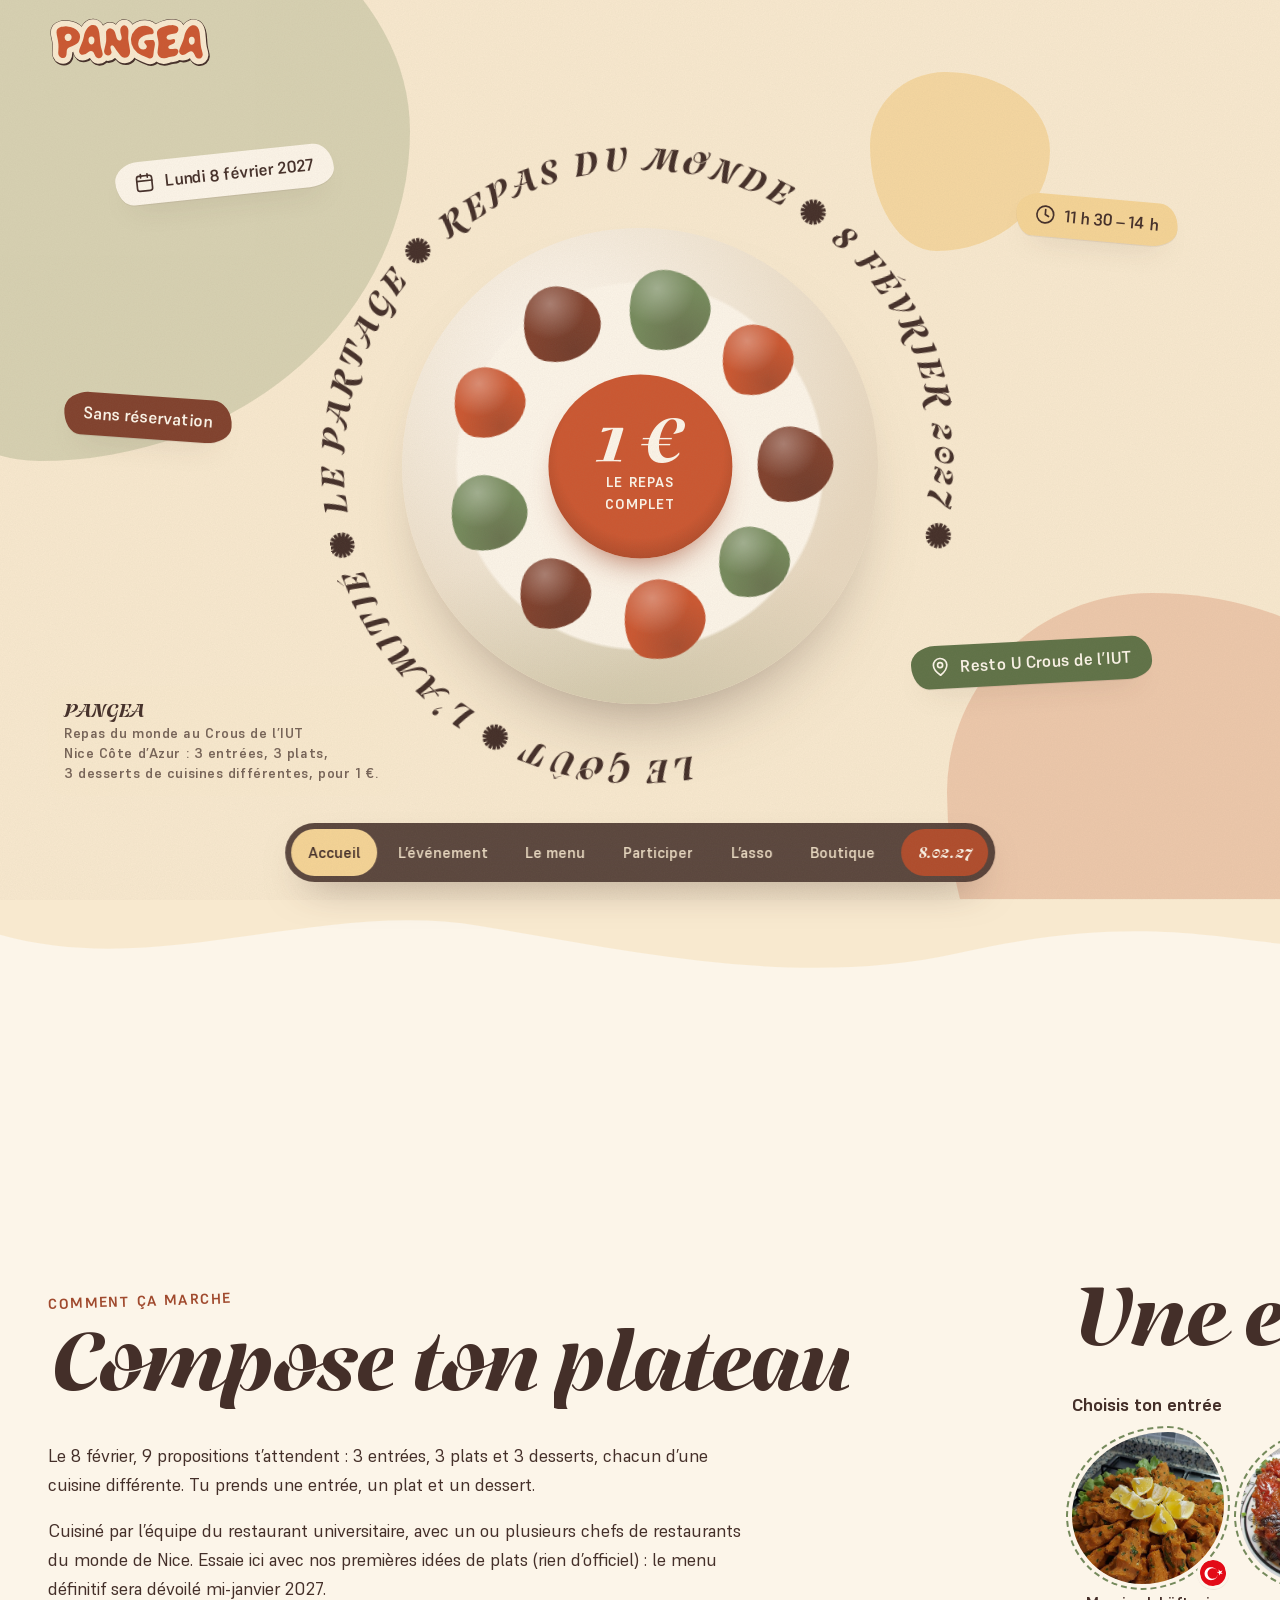
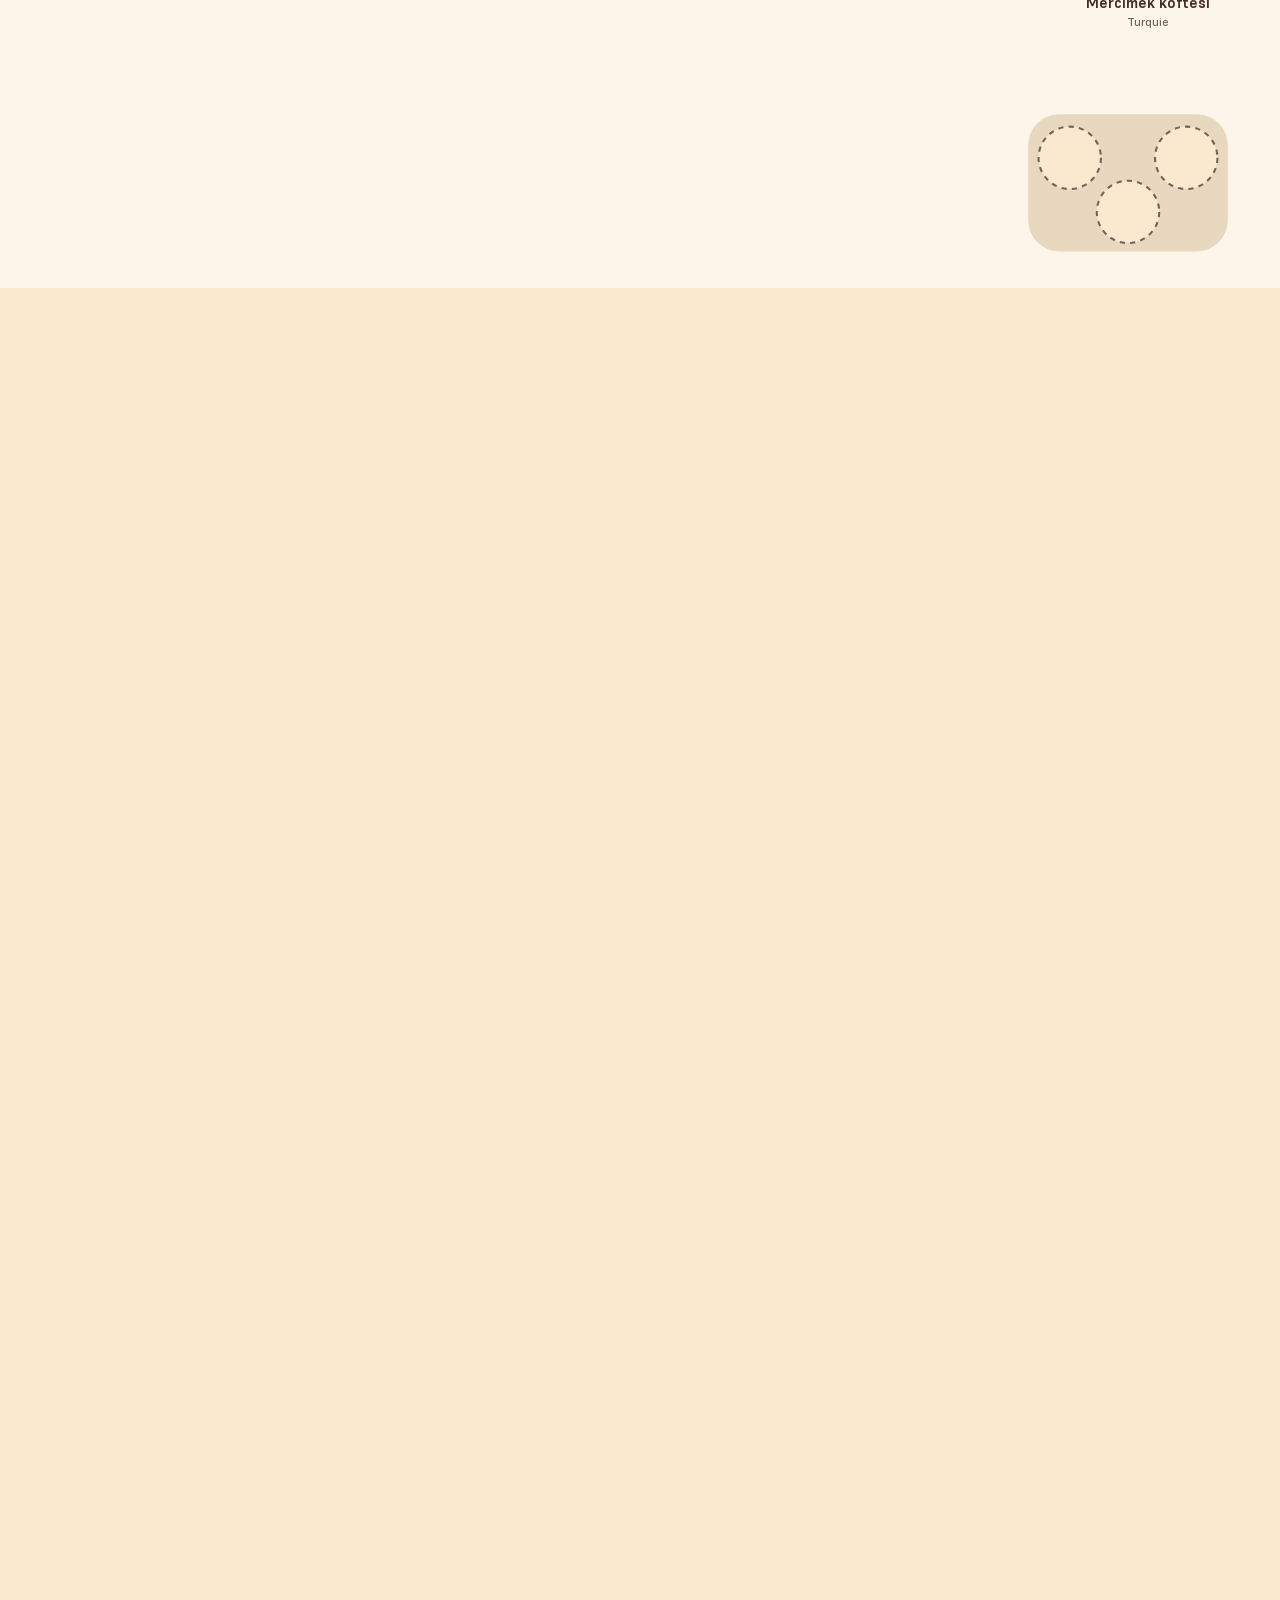
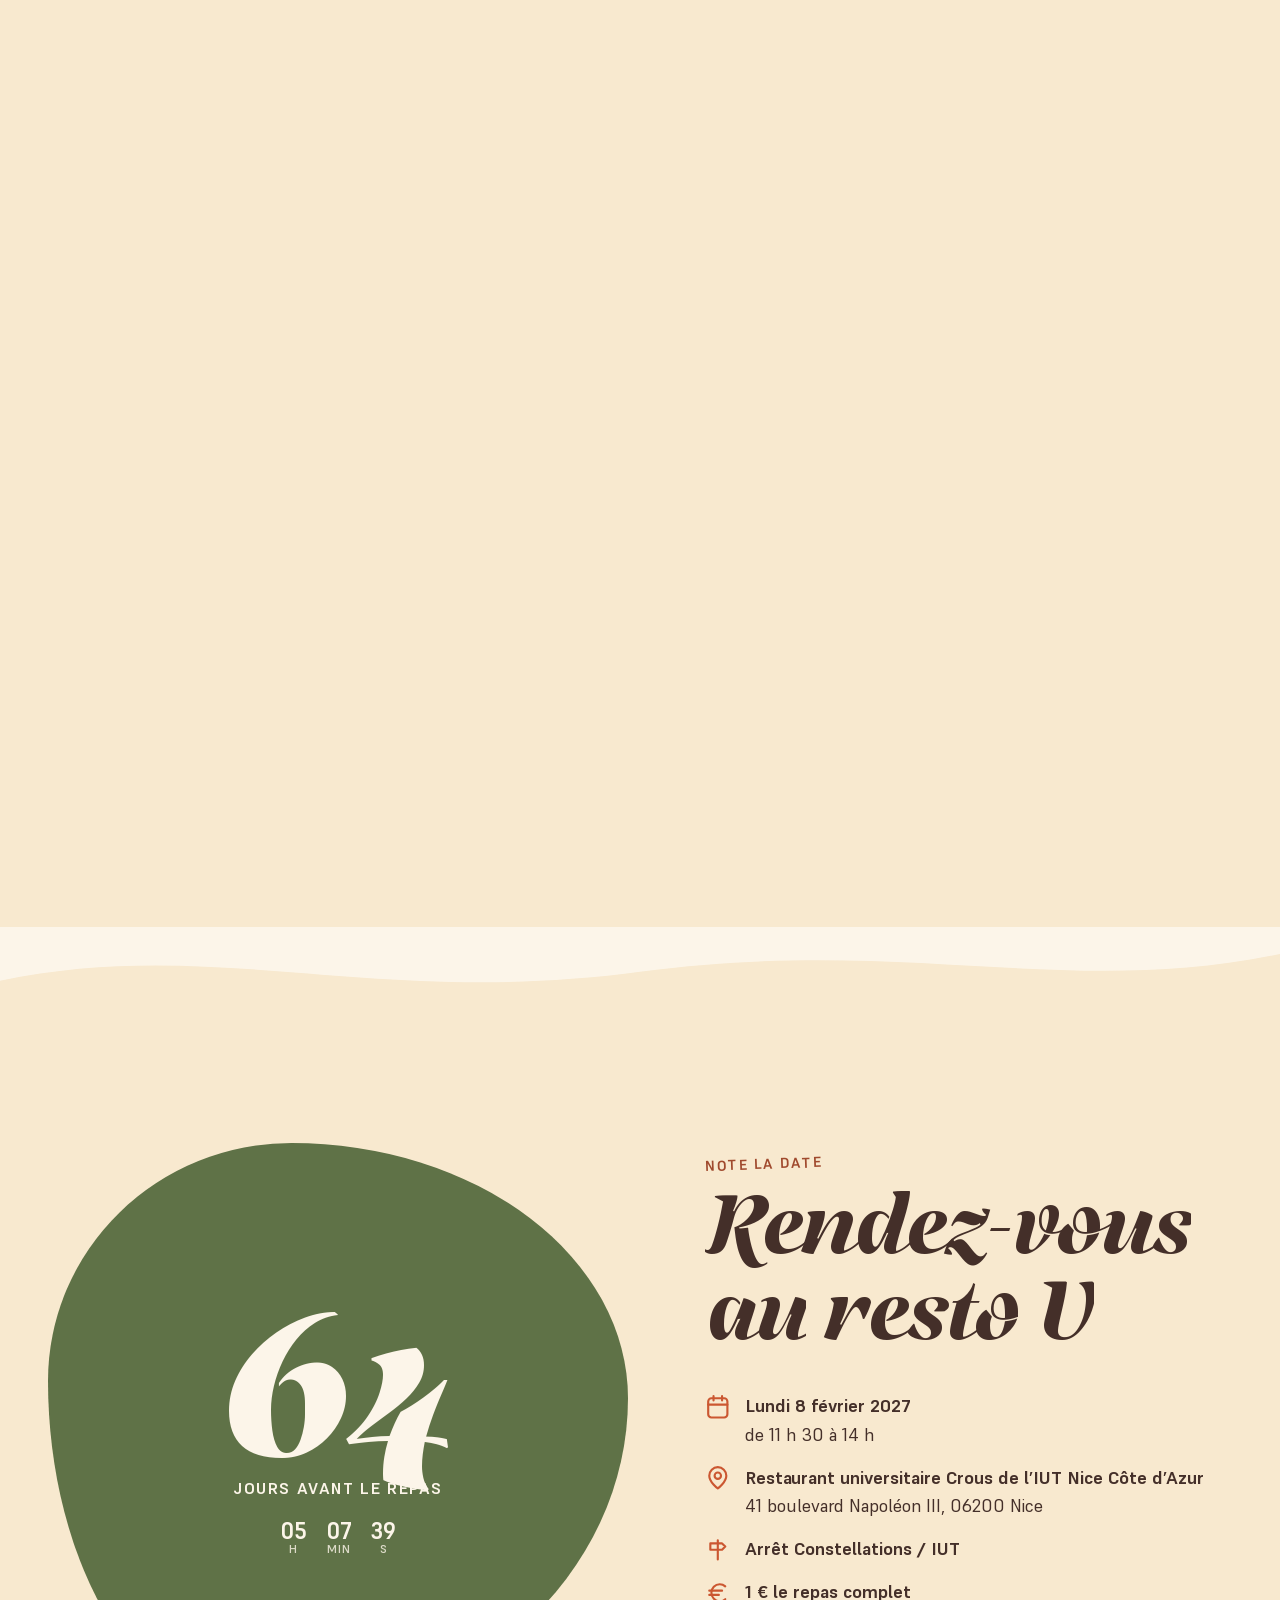
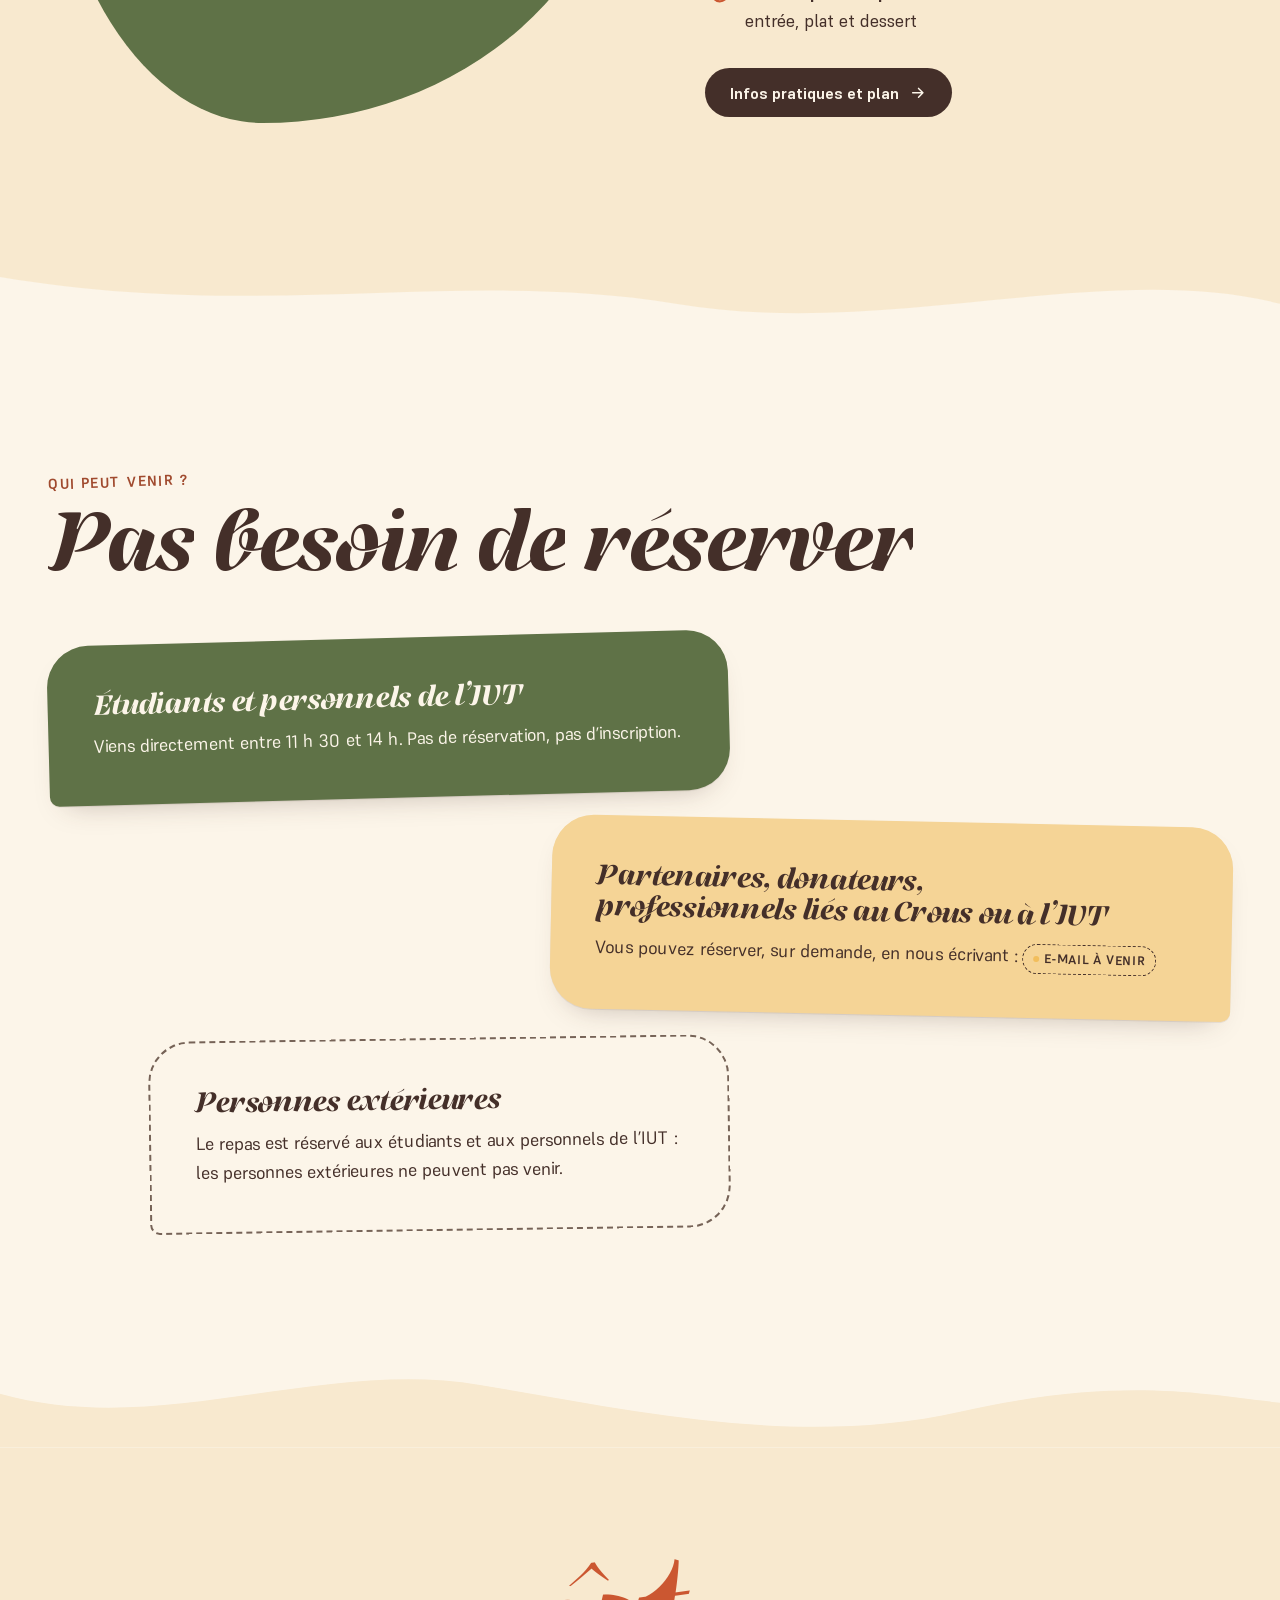
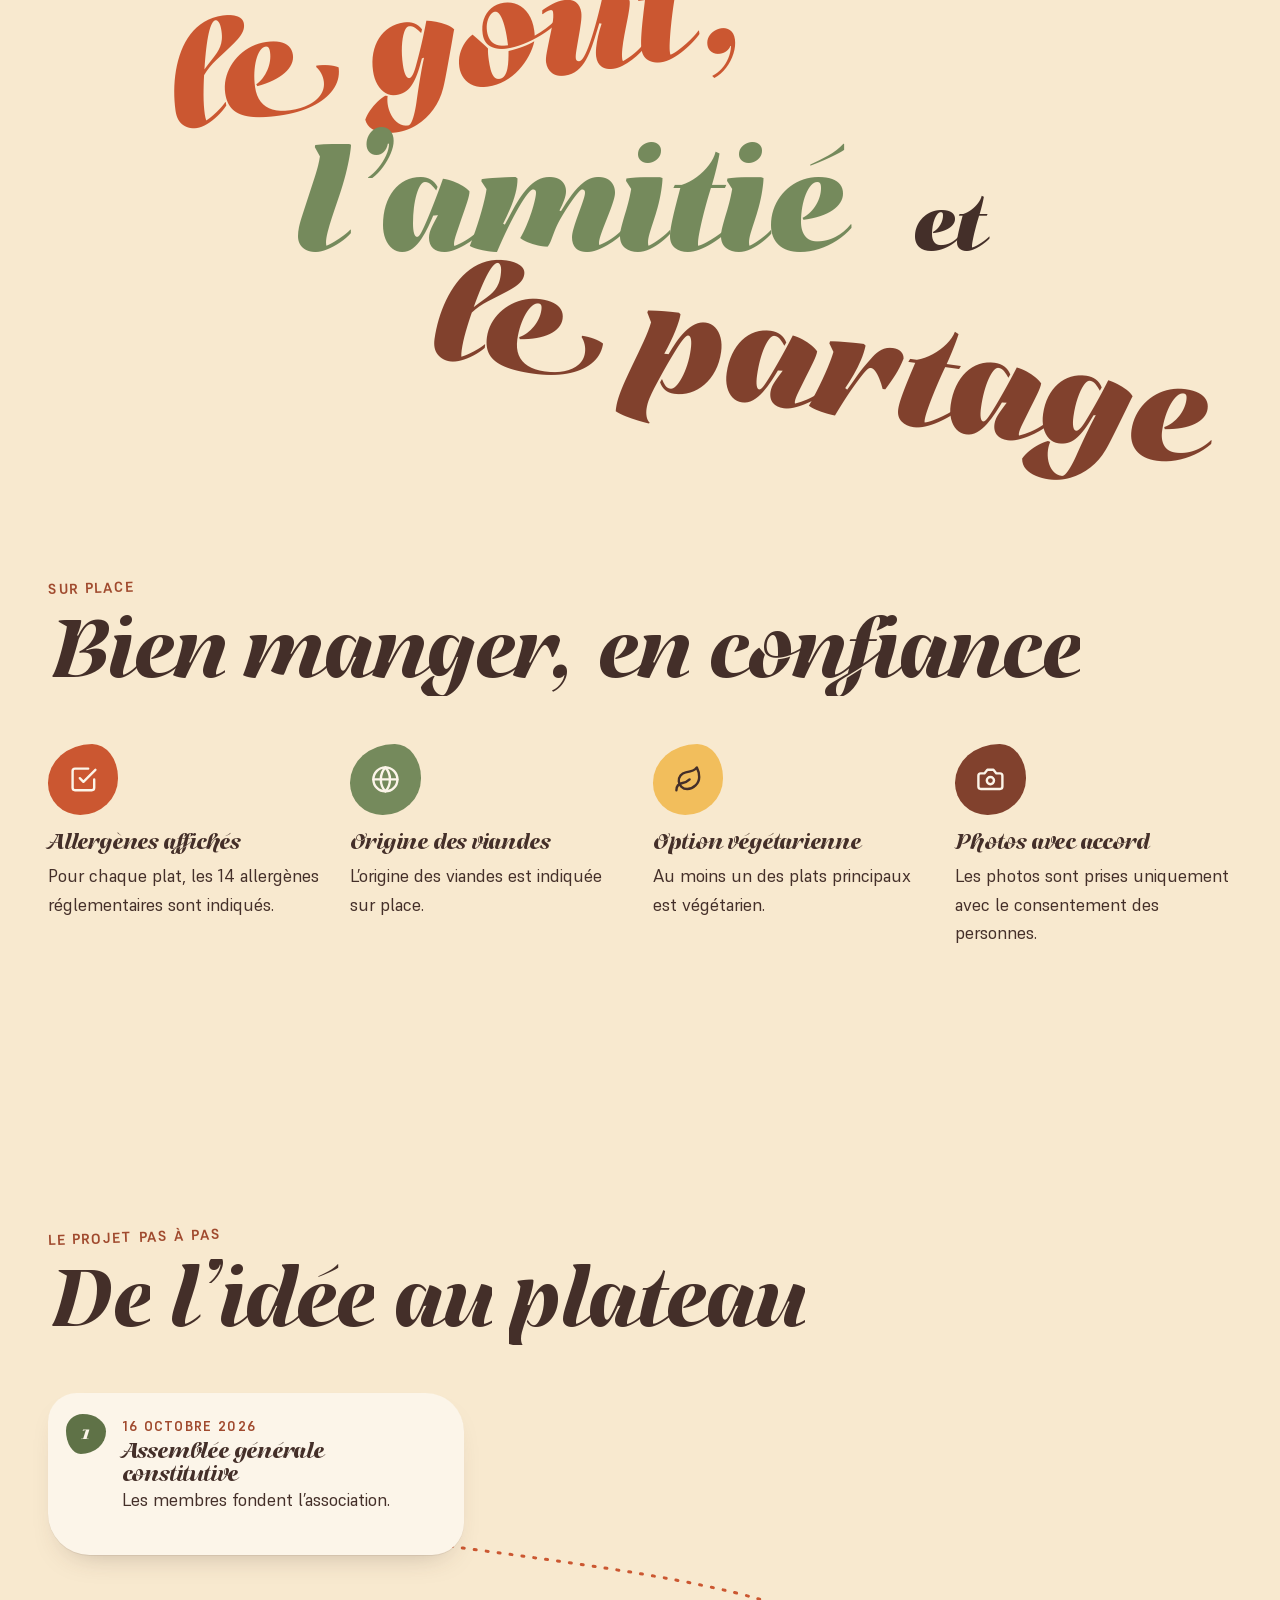
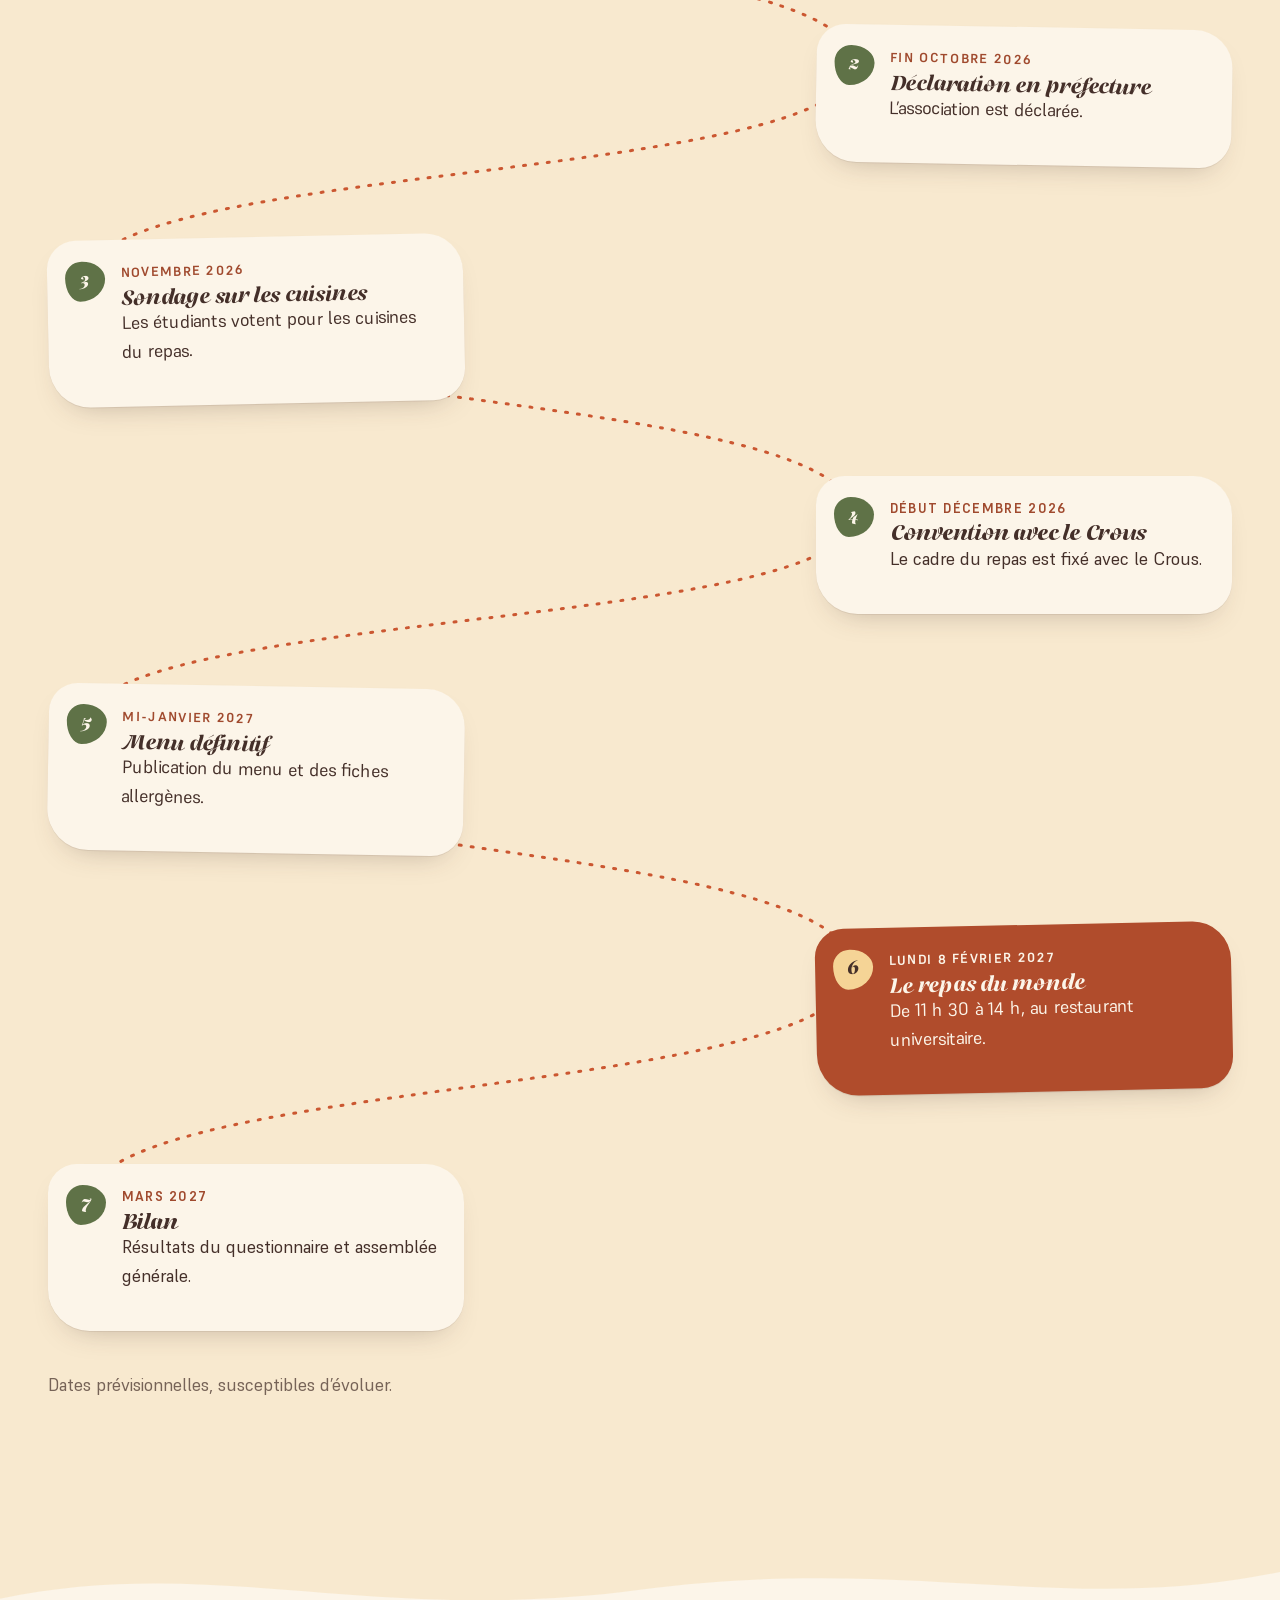
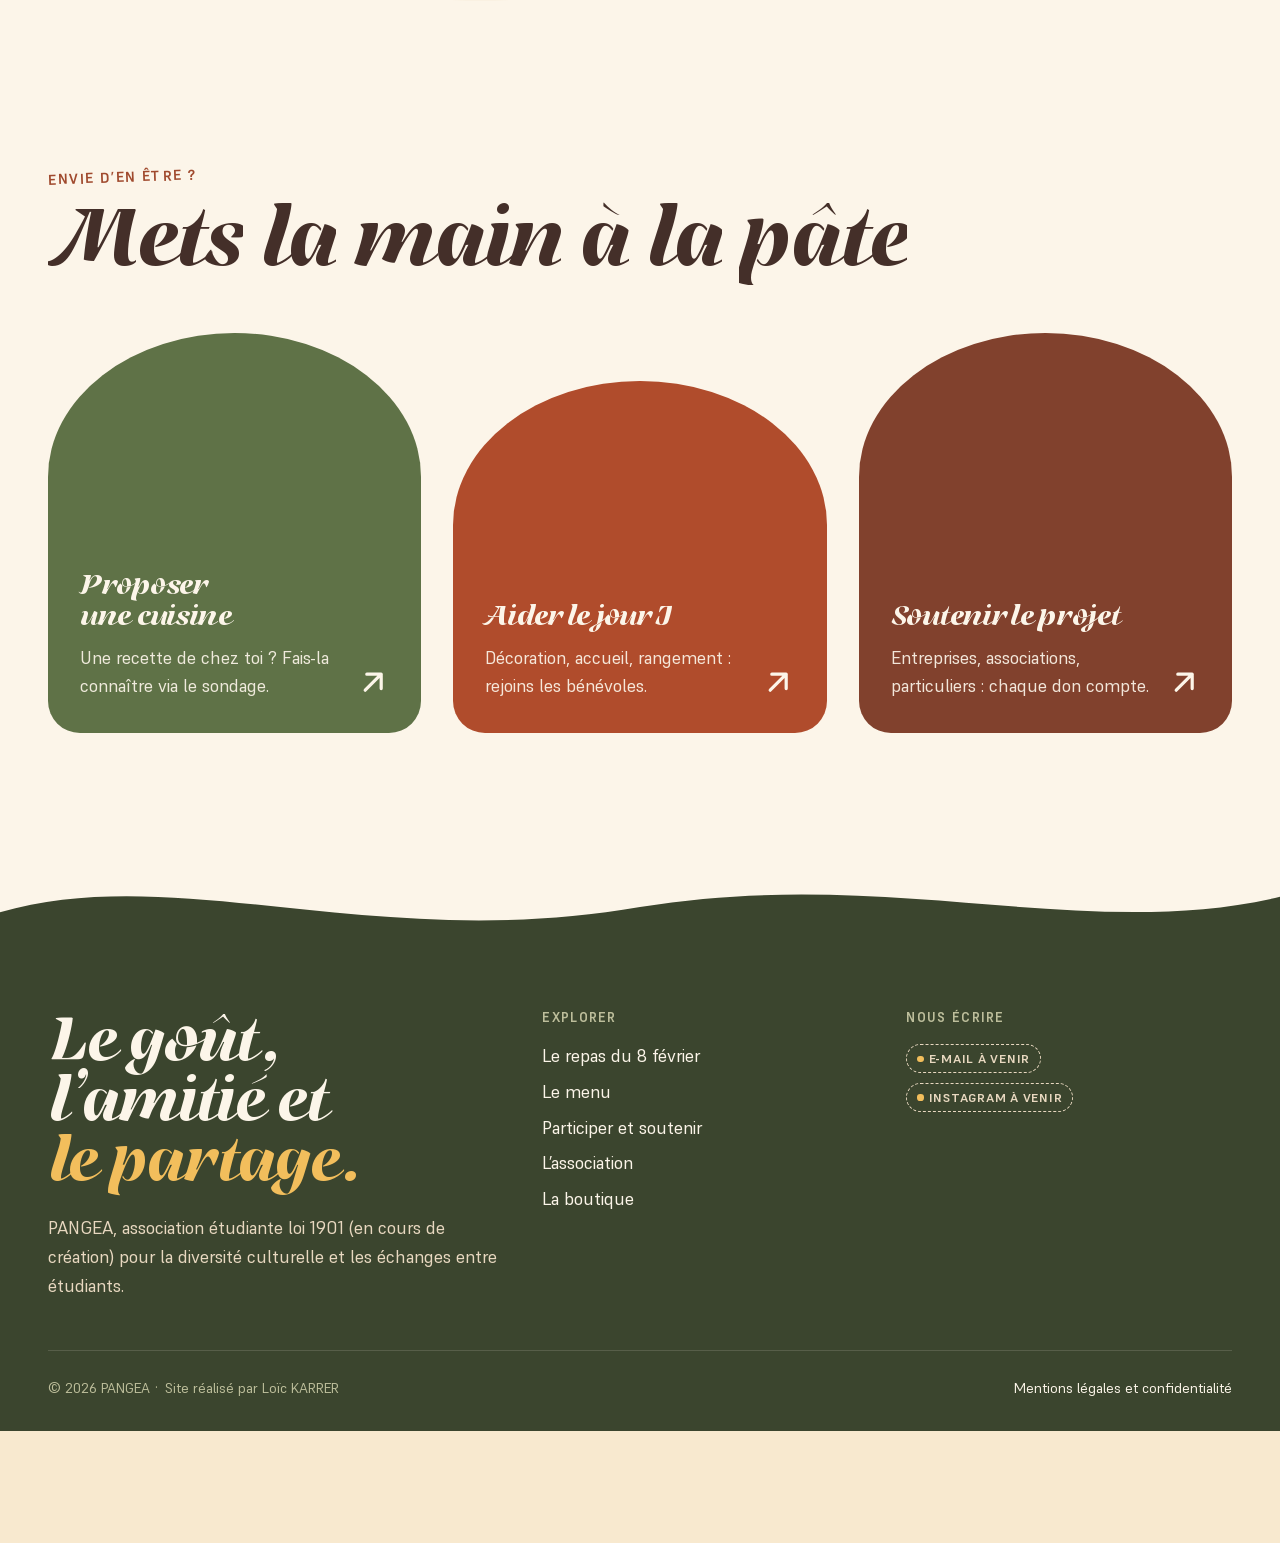
==== commit b1846ba0: "Add files via upload" ====
--- a/index.html
+++ b/index.html
@@ -9,7 +9,7 @@
 <link rel="icon" href="assets/img/logo/pangea-favicon.svg" type="image/svg+xml">
 <link rel="apple-touch-icon" href="assets/img/logo/apple-touch-icon.png">
 <link rel="stylesheet" href="assets/css/polices.css?v=16e0a58e">
-<link rel="stylesheet" href="assets/css/style.css?v=5b4be4be">
+<link rel="stylesheet" href="assets/css/style.css?v=8e7fce93">
 <script>try{if(sessionStorage.getItem("voile")==="1"&&!matchMedia("(prefers-reduced-motion: reduce)").matches)document.documentElement.classList.add("voile-entree")}catch(e){}</script>
 </head>
 <body>
@@ -241,6 +241,6 @@
 <script src="assets/js/vendor/gsap.min.js?v=fa1aeabc" defer></script>
 <script src="assets/js/vendor/ScrollTrigger.min.js?v=ecd3242f" defer></script>
 <script src="assets/js/menu-data.js?v=6f654d98" defer></script>
-<script src="assets/js/main.js?v=3011c164" defer></script>
+<script src="assets/js/main.js?v=6d013d93" defer></script>
 </body>
 </html>
--- a/assets/css/polices.css
+++ b/assets/css/polices.css
@@ -11,9 +11,3 @@
   font-weight: 100 800;
   font-display: swap;
 }
-@font-face {
-  font-family: "Gambarino";
-  src: url("[data-uri]") format("woff2");
-  font-weight: 400;
-  font-display: swap;
-}
--- a/assets/css/style.css
+++ b/assets/css/style.css
@@ -27,7 +27,7 @@
   /* Typo */
   --f-display: "Telma", "Trebuchet MS", sans-serif;
   --f-texte: "Supreme", "Segoe UI", sans-serif;
-  --f-accent: "Gambarino", Georgia, serif;
+  --f-accent: var(--f-texte); /* étiquettes : capitales espacées */
 
   --fs-mega: clamp(3.4rem, 11vw, 10rem);
   --fs-1: clamp(2.6rem, 6.4vw, 5.6rem);
@@ -118,7 +118,7 @@
 .section { position: relative; padding-block: clamp(4rem, 10vw, 8rem); }
 
 /* Mots-accents en Gambarino */
-.accent { font-family: var(--f-accent); font-weight: 400; font-style: normal; letter-spacing: 0; }
+.accent { color: var(--safran); }
 .surligne {
   background: linear-gradient(transparent 62%, var(--safran-clair) 62% 90%, transparent 90%);
   padding-inline: 0.08em;
@@ -405,6 +405,9 @@
 @media (max-width: 1180px) {
   .scene { padding-top: 6.5rem; align-content: start; min-height: 0; padding-bottom: 5rem; }
   .plateau { width: min(78vw, 34rem, 58svh); }
+}
+@media (max-width: 560px) {
+  .plateau { width: min(70vw, 58svh); }
   .scene-etiquettes { position: relative; inset: auto; display: flex; flex-wrap: wrap; justify-content: center; gap: 0.7rem; margin-top: 2.2rem; }
   .scene-etiquettes .etiquette { position: static; }
   .scene-h1 { position: static; margin-top: 2rem; text-align: center; max-width: none; }
@@ -614,19 +617,26 @@
   position: relative;
   display: flex; flex-direction: column; justify-content: flex-end;
   min-height: 22rem;
-  padding: 2rem;
-  border-radius: 12rem 12rem 2rem 2rem;
-  background: var(--c); color: var(--lin);
+  padding: 2rem 5rem 2rem 2rem;
+  color: var(--lin);
   text-decoration: none;
-  overflow: hidden;
-  transition: border-radius 0.7s var(--ease), translate 0.5s var(--ease);
-}
+  isolation: isolate;
+  transition: translate 0.5s var(--ease);
+}
+/* La forme (arche) vit sur un calque : elle peut changer sans jamais couper le texte */
+.porte::before {
+  content: ""; position: absolute; inset: 0; z-index: -1;
+  background: var(--c);
+  border-radius: 50% 50% 2rem 2rem / 9rem 9rem 2rem 2rem;
+  transition: border-radius 0.7s var(--ease);
+}
+.porte:hover::before { border-radius: 2.4rem 50% 2rem 2rem / 2.4rem 9rem 2rem 2rem; }
 .porte:nth-child(2) { --c: var(--terracotta-fond); margin-top: 3rem; }
 .porte:nth-child(3) { --c: var(--figue); }
-.porte:hover { color: var(--lin); border-radius: 2rem 2rem 12rem 12rem; translate: 0 -0.4rem; }
+.porte:hover { color: var(--lin); translate: 0 -0.4rem; }
 .porte h3 { font-size: var(--fs-3); }
 .porte p { margin: 0; opacity: 0.92; }
-.porte .fleche { position: absolute; top: 2rem; right: 2rem; width: 2.6rem; height: 2.6rem; transition: rotate 0.5s var(--ease); }
+.porte .fleche { position: absolute; bottom: 2rem; right: 1.8rem; width: 2.4rem; height: 2.4rem; transition: rotate 0.5s var(--ease); }
 .porte:hover .fleche { rotate: -45deg; }
 @media (max-width: 760px) { .portes { grid-template-columns: 1fr; } .porte:nth-child(2) { margin-top: 0; } .porte { min-height: 15rem; } }
 
@@ -871,12 +881,12 @@
 }
 
 /* ---------- Association / bureau ---------- */
-.valeurs { display: flex; flex-wrap: wrap; align-items: center; justify-content: center; gap: 0.2em 0.5em; font-family: var(--f-display); font-weight: 900; font-size: var(--fs-mega); line-height: 0.95; text-align: center; }
+.valeurs { display: flex; flex-wrap: wrap; align-items: baseline; justify-content: center; gap: 0.2em 0.5em; font-family: var(--f-display); font-weight: 900; font-size: var(--fs-mega); line-height: 0.95; text-align: center; }
 .valeurs span { display: inline-block; }
 .valeurs .v1 { color: var(--terracotta); }
 .valeurs .v2 { color: var(--olive); }
 .valeurs .v3 { color: var(--figue); }
-.valeurs .et { font-family: var(--f-accent); font-weight: 400; font-size: 0.45em; color: var(--encre-douce); }
+.valeurs .et { font-size: 0.55em; color: var(--encre); }
 
 .bureau { display: grid; grid-template-columns: repeat(4, 1fr); gap: clamp(1.4rem, 3vw, 2.4rem); margin-top: 3rem; }
 @media (max-width: 960px) { .bureau { grid-template-columns: repeat(2, 1fr); } }
@@ -892,8 +902,9 @@
   display: grid; place-items: center;
   margin-bottom: 1.1rem;
   transition: border-radius 1s var(--ease);
-}
-.membre:hover .portrait { border-radius: var(--blob-3); }
+  -webkit-mask-image: -webkit-radial-gradient(white, black); /* force la découpe arrondie sur Safari */
+  transform: translateZ(0);
+}
 .membre:nth-child(2) .portrait { --c: var(--terracotta); animation-delay: -4s; }
 .membre:nth-child(3) .portrait { --c: var(--figue); animation-delay: -8s; }
 .membre:nth-child(4) .portrait { --c: var(--safran); animation-delay: -11s; }
@@ -911,9 +922,12 @@
   mix-blend-mode: color; opacity: 0.6;
   transition: opacity 0.6s var(--ease);
 }
-.membre:hover .portrait img { filter: none; }
-.membre:hover .portrait::after { opacity: 0; }
-.membre:hover .portrait img { scale: 1.06; }
+/* Effets de survol : uniquement à la souris (au doigt, ils restaient « collés ») */
+@media (hover: hover) {
+  .membre:hover .portrait { border-radius: var(--blob-3); }
+  .membre:hover .portrait img { filter: none; scale: 1.06; }
+  .membre:hover .portrait::after { opacity: 0; }
+}
 /* Illustration (pas une photo) : couleurs d'origine, sans teinte */
 .membre .role { font-family: var(--f-accent); color: var(--terracotta-texte); font-size: 1.15rem; display: block; }
 .membre h3 { font-size: 1.4rem; margin: 0.1em 0 0.3em; }
@@ -1125,3 +1139,29 @@
    (sinon liseré coloré sur le bord) et découpe stable pendant les animations */
 .portrait, .plat-photo, .choix-photo { isolation: isolate; }
 .portrait:has(img), .plat-photo:has(img), .choix-photo { background: none; }
+
+/* Étiquettes (surtitres, rôles, pays…) : capitales espacées dans la police du texte */
+.surtitre, .rebours-blob .unite, .chemin time, .ticket dt, .service-titre .compte, .plat-pays, .membre .role {
+  font-weight: 700; text-transform: uppercase; letter-spacing: 0.1em; font-size: 0.82rem;
+}
+.surtitre { font-size: 0.9rem; }
+.rebours-blob .unite { font-size: clamp(0.8rem, 1.6vw, 1rem); }
+
+/* ---------- Boutique ---------- */
+.produits { display: grid; grid-template-columns: repeat(auto-fill, minmax(min(100%, 17rem), 1fr)); gap: clamp(1.4rem, 3vw, 2.2rem); margin-top: 2.5rem; }
+.produit { display: flex; flex-direction: column; background: var(--lin); border-radius: 2rem; overflow: hidden; box-shadow: var(--ombre); transition: translate 0.5s var(--ease); }
+.produit:nth-child(3n+2) { rotate: 0.6deg; } .produit:nth-child(3n) { rotate: -0.6deg; }
+.produit-image img { width: 100%; height: auto; aspect-ratio: 1; transition: scale 0.8s var(--ease); }
+.produit-texte { padding: 1.3rem 1.5rem 1.6rem; display: flex; flex-direction: column; gap: 0.2rem; flex: 1; }
+.produit h3 { font-size: var(--fs-3); margin: 0; }
+.produit p { margin: 0; color: var(--encre-douce); }
+.produit-prix { margin-top: auto !important; padding-top: 0.9rem; display: flex; align-items: center; justify-content: space-between; gap: 0.6rem; flex-wrap: wrap; }
+.produit .prix { font-family: var(--f-display); font-weight: 900; font-size: 2rem; color: var(--terracotta-texte); line-height: 1; }
+@media (hover: hover) {
+  .produit:hover { translate: 0 -0.4rem; }
+  .produit:hover .produit-image img { scale: 1.05; }
+}
+.etapes-boutique { margin: 2rem 0 0; padding: 0; list-style: none; counter-reset: e; display: grid; gap: 1rem; max-width: 46rem; }
+.etapes-boutique li { counter-increment: e; position: relative; padding: 1.1rem 1.3rem 1.1rem 4rem; border-radius: 1.4rem; background: rgb(252 245 233 / 0.1); }
+.etapes-boutique li::before { content: counter(e); position: absolute; left: 1.1rem; top: 50%; translate: 0 -50%; width: 2.2rem; aspect-ratio: 1; border-radius: 50%; display: grid; place-items: center; background: var(--safran); color: var(--encre); font-weight: 800; }
+@media (min-width: 900px) { .produits { grid-template-columns: repeat(3, 1fr); } }
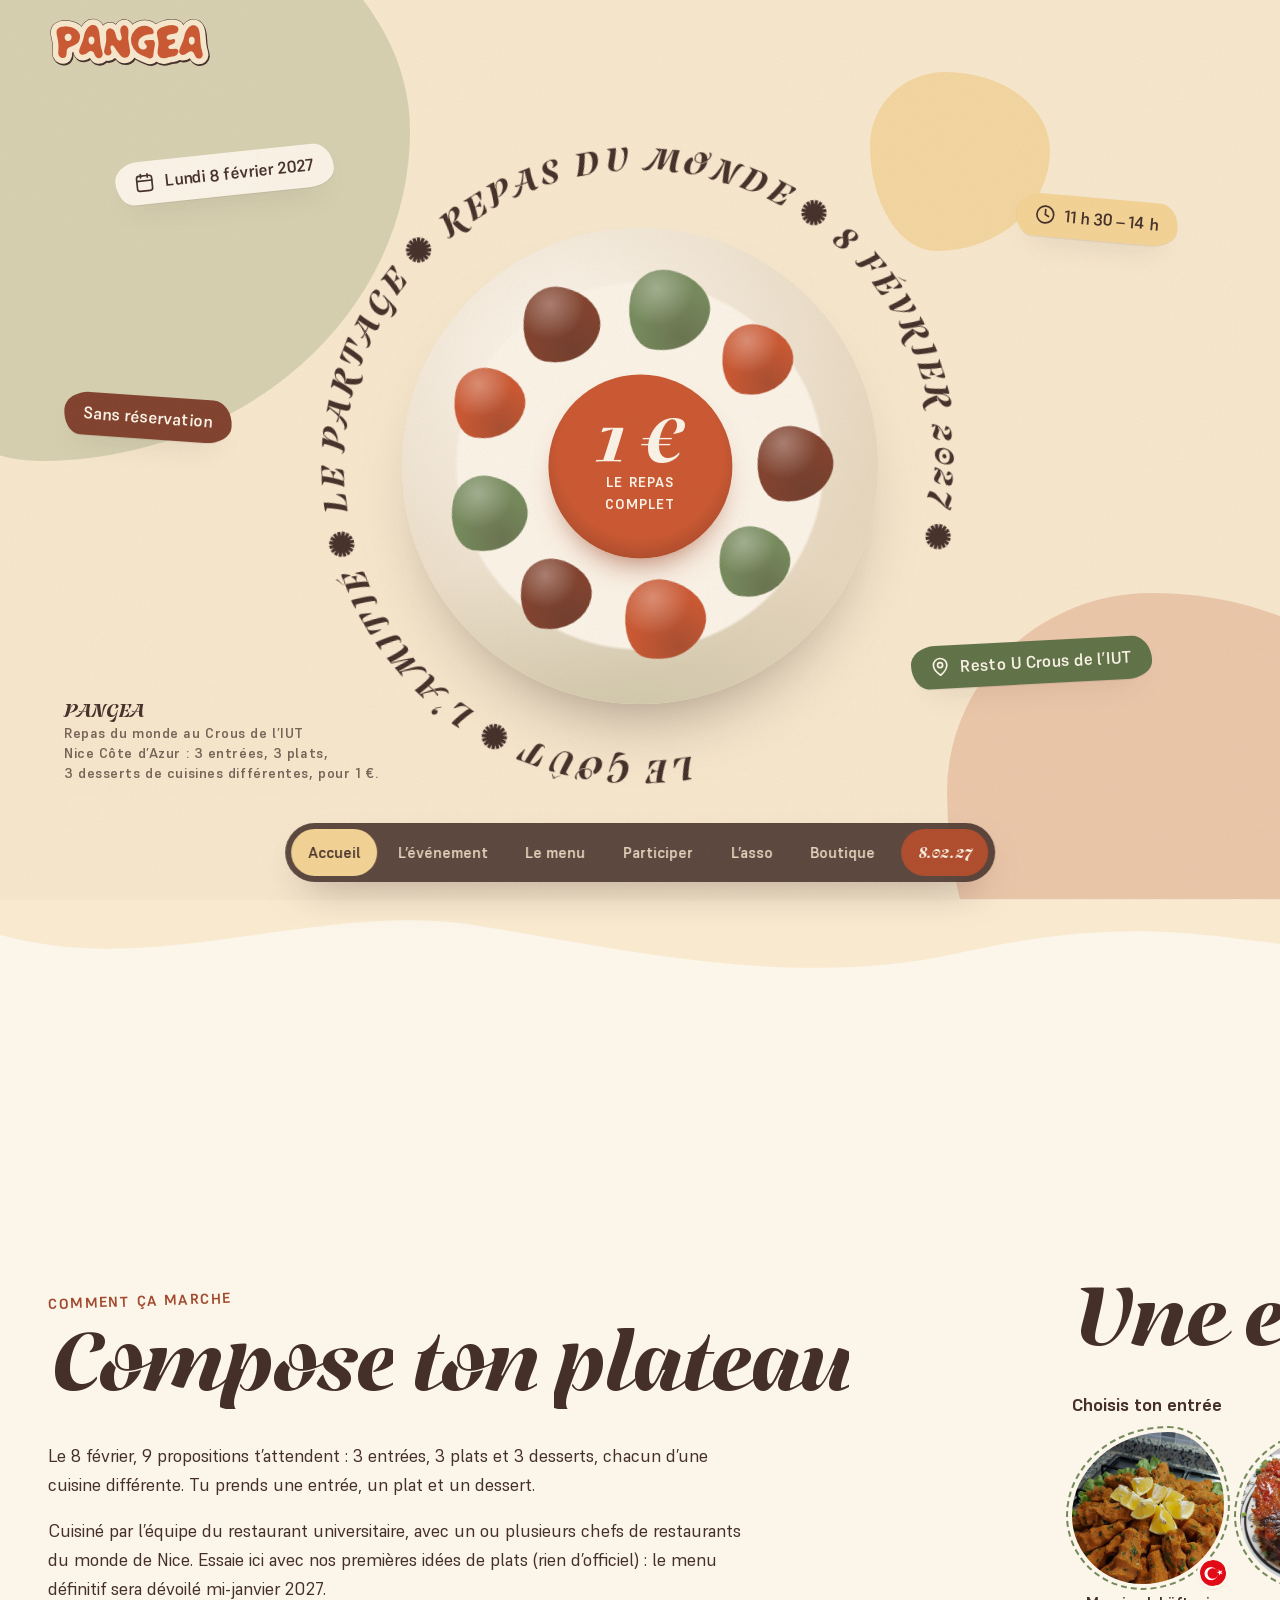
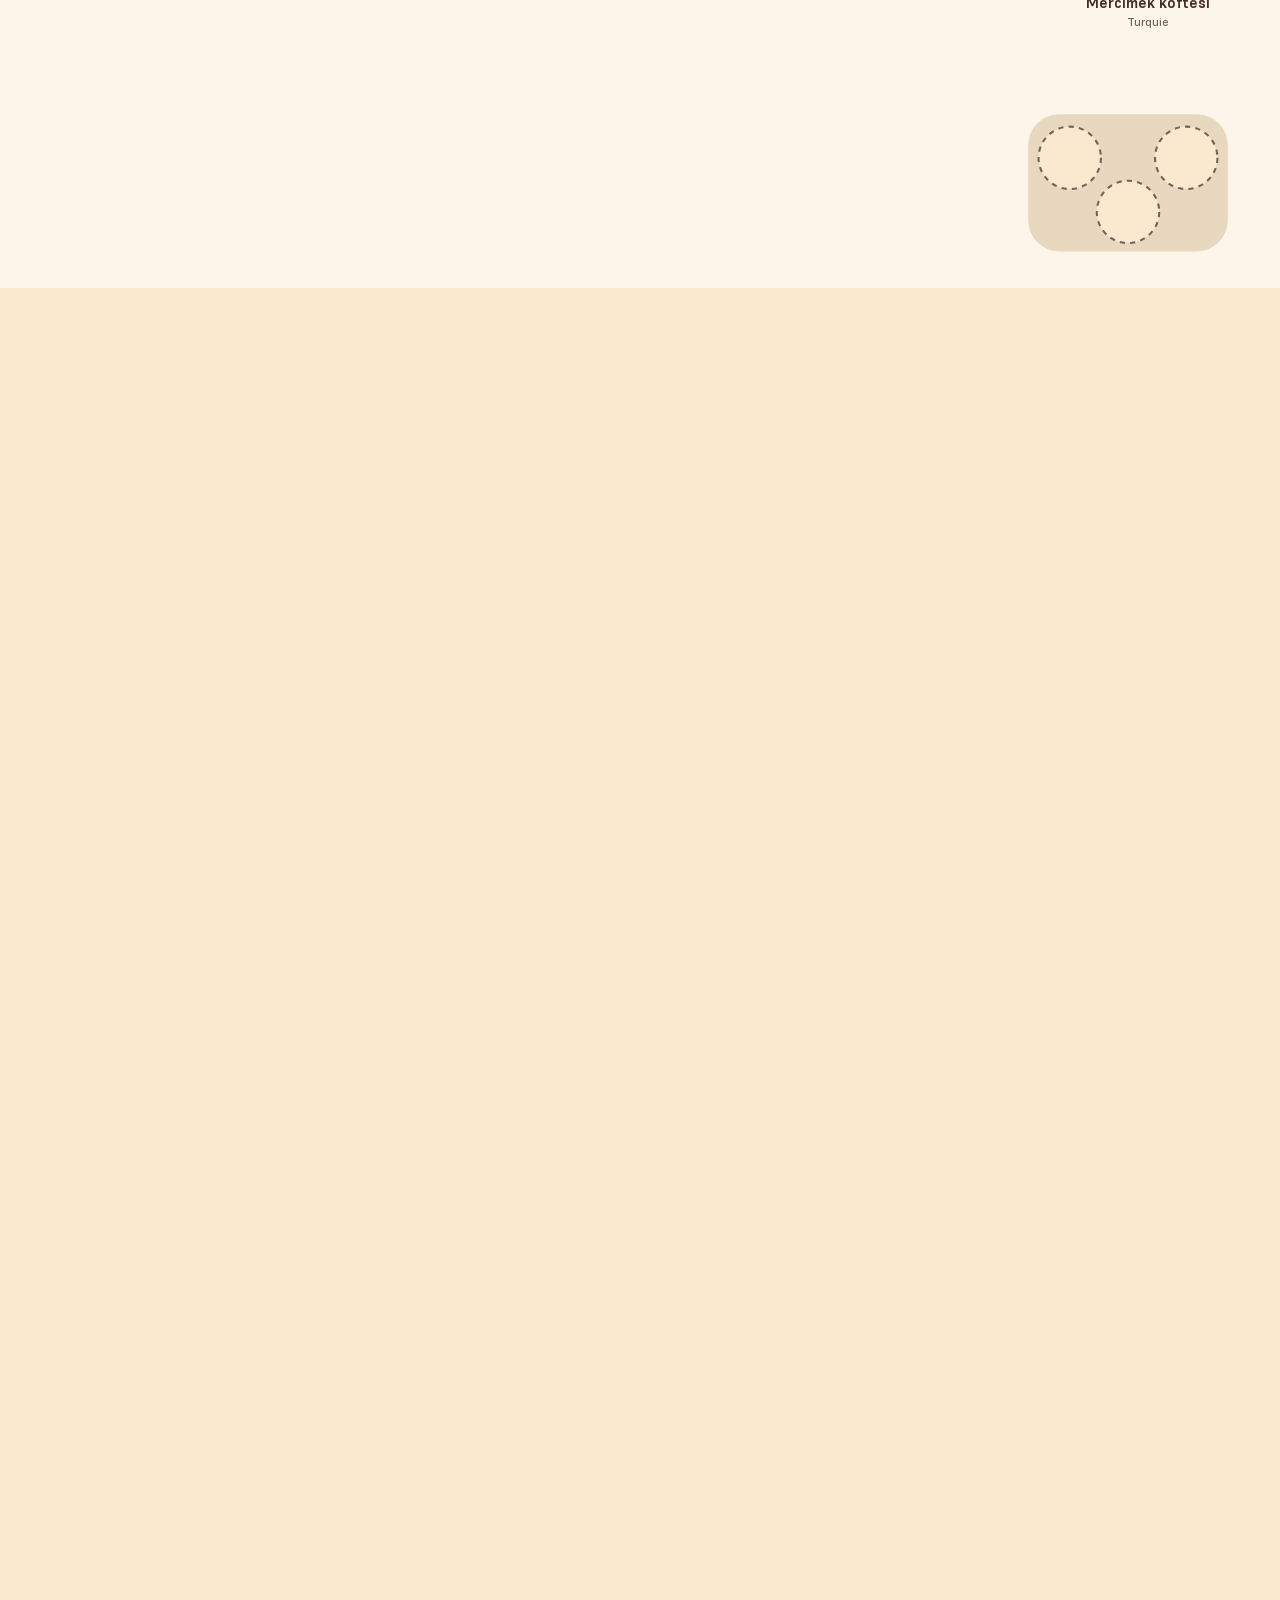
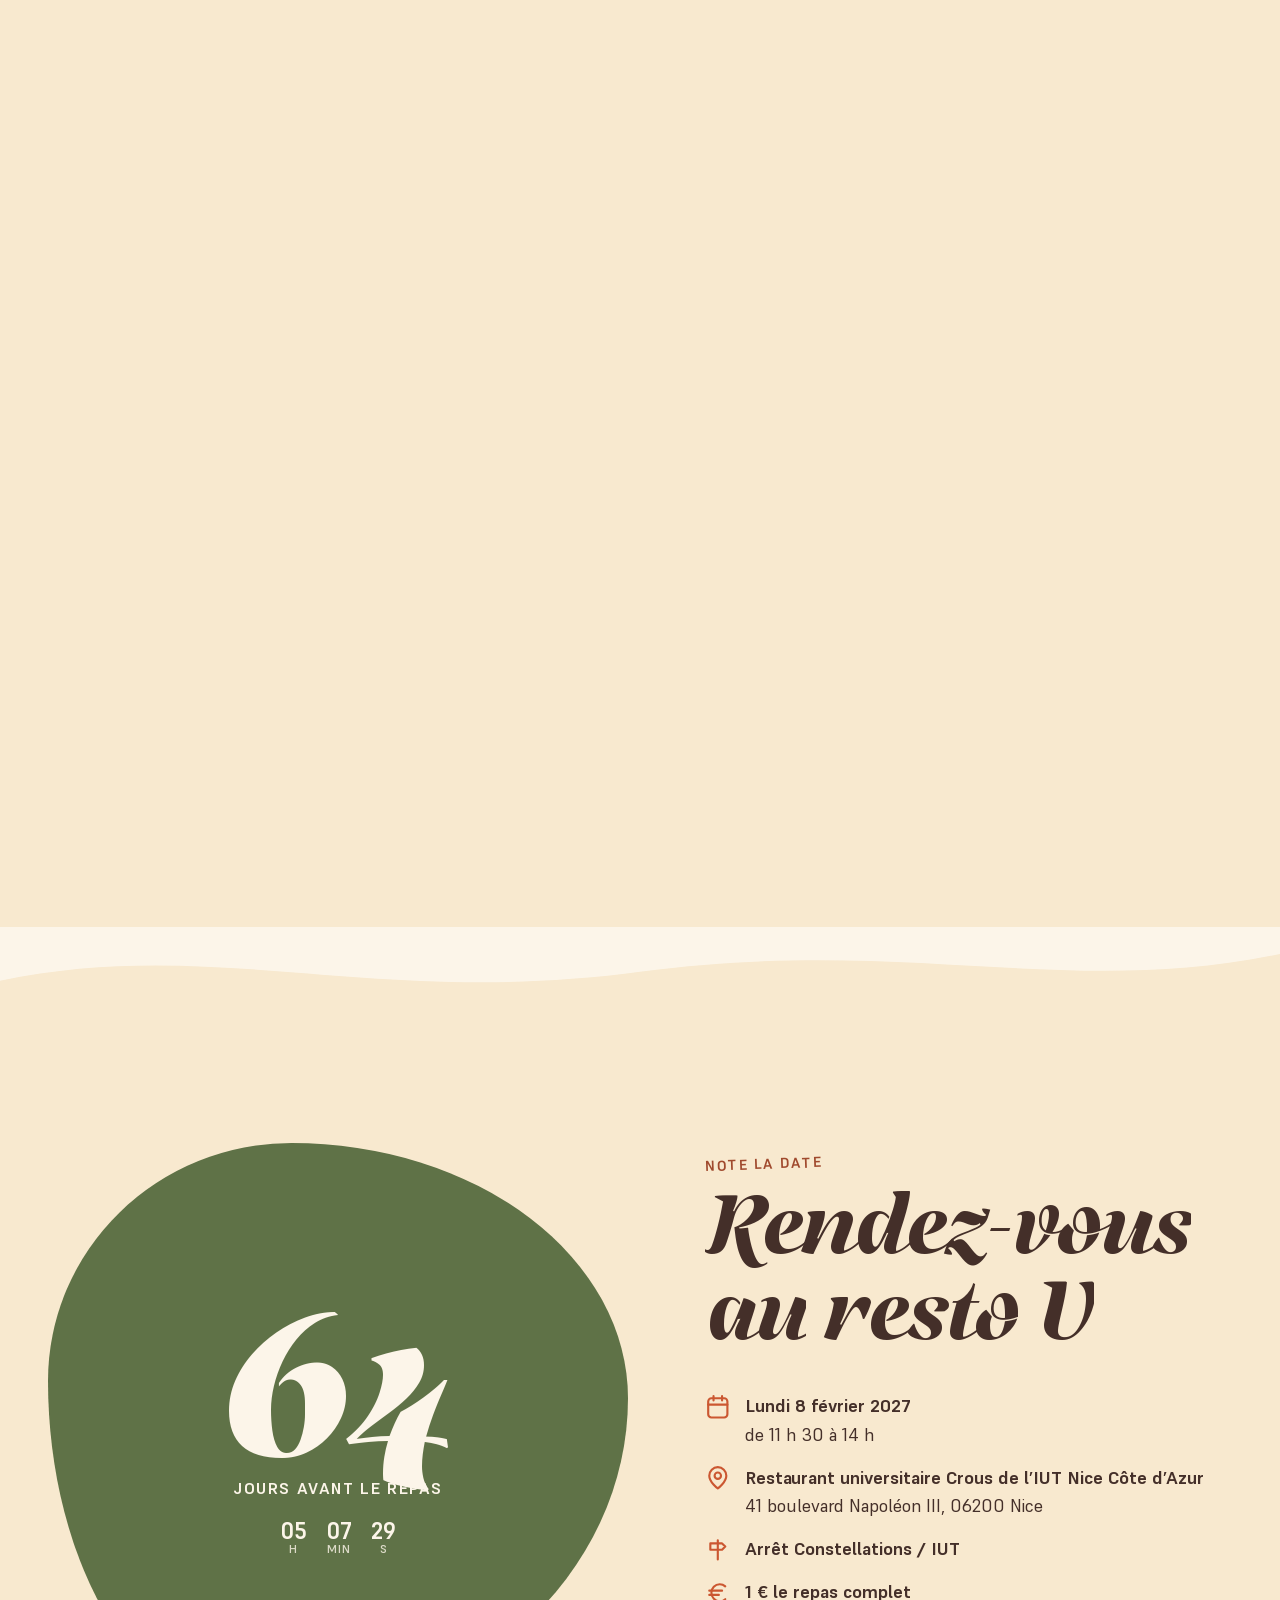
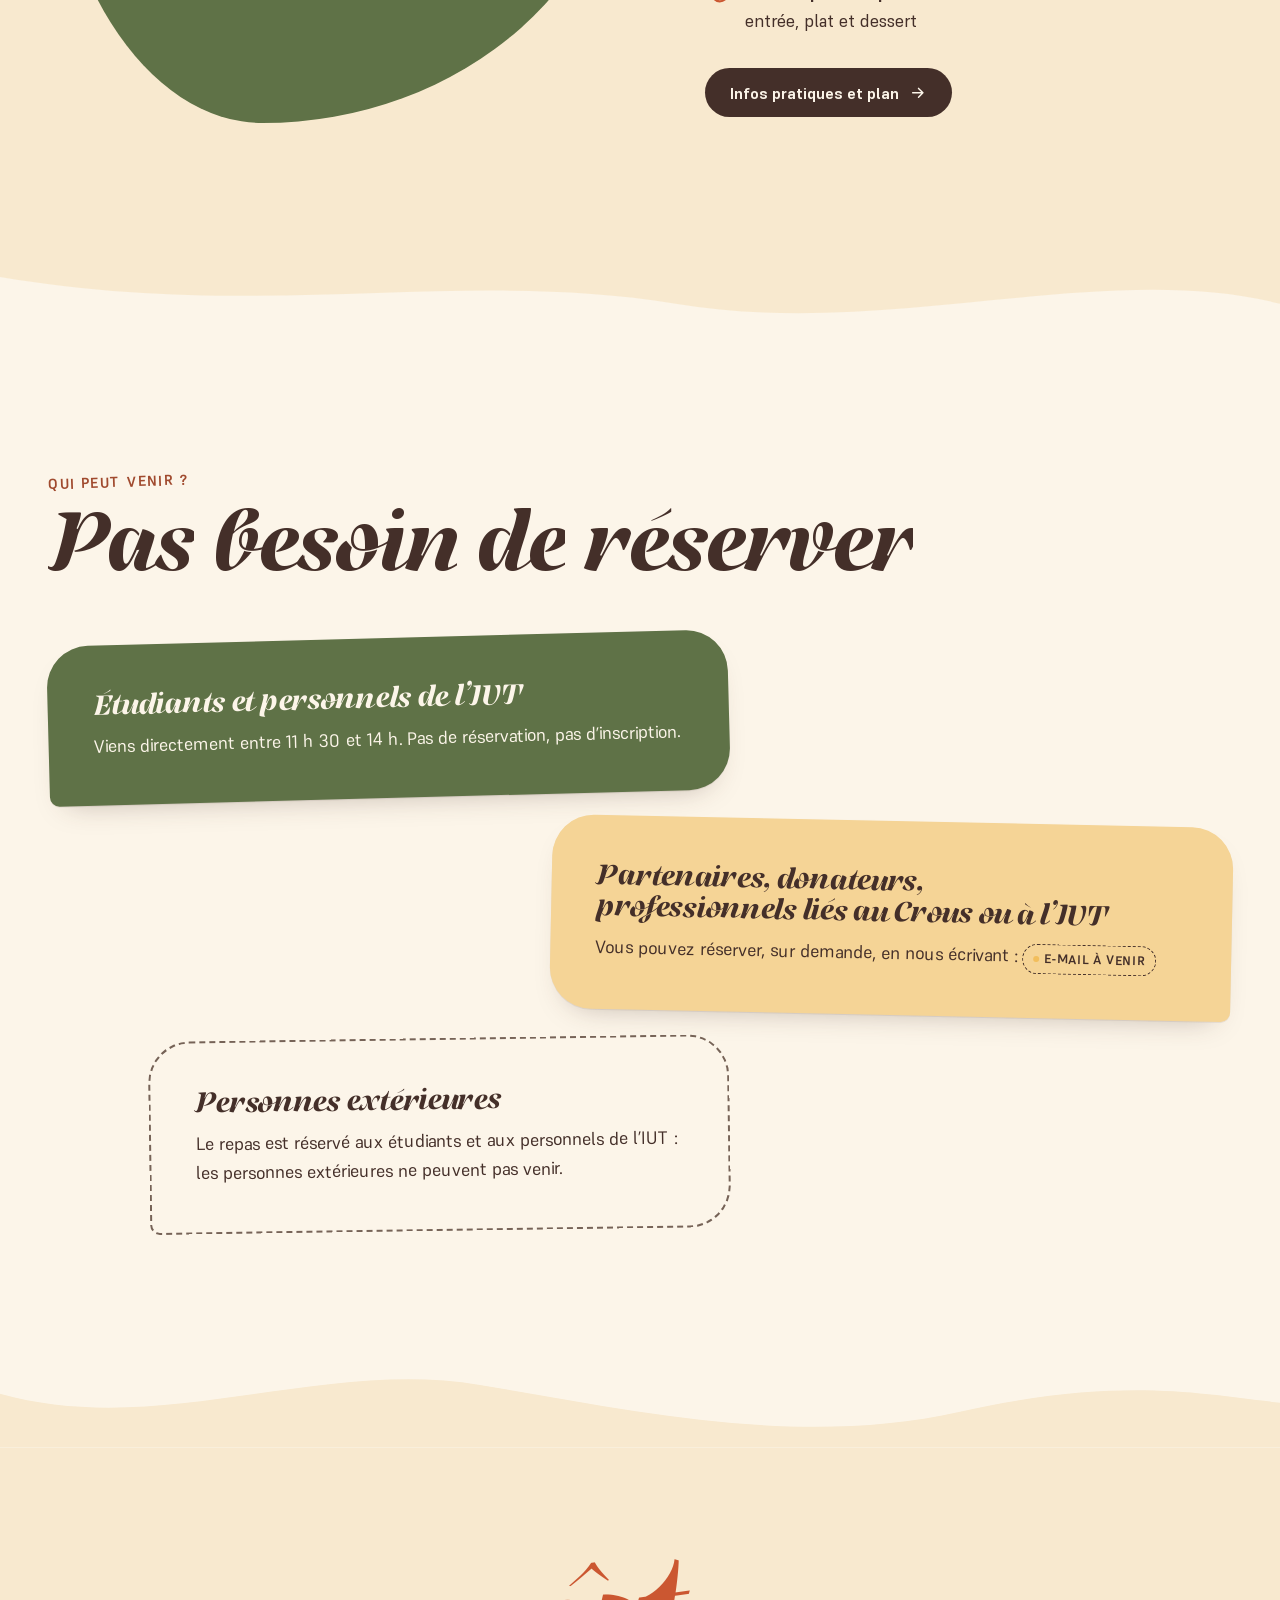
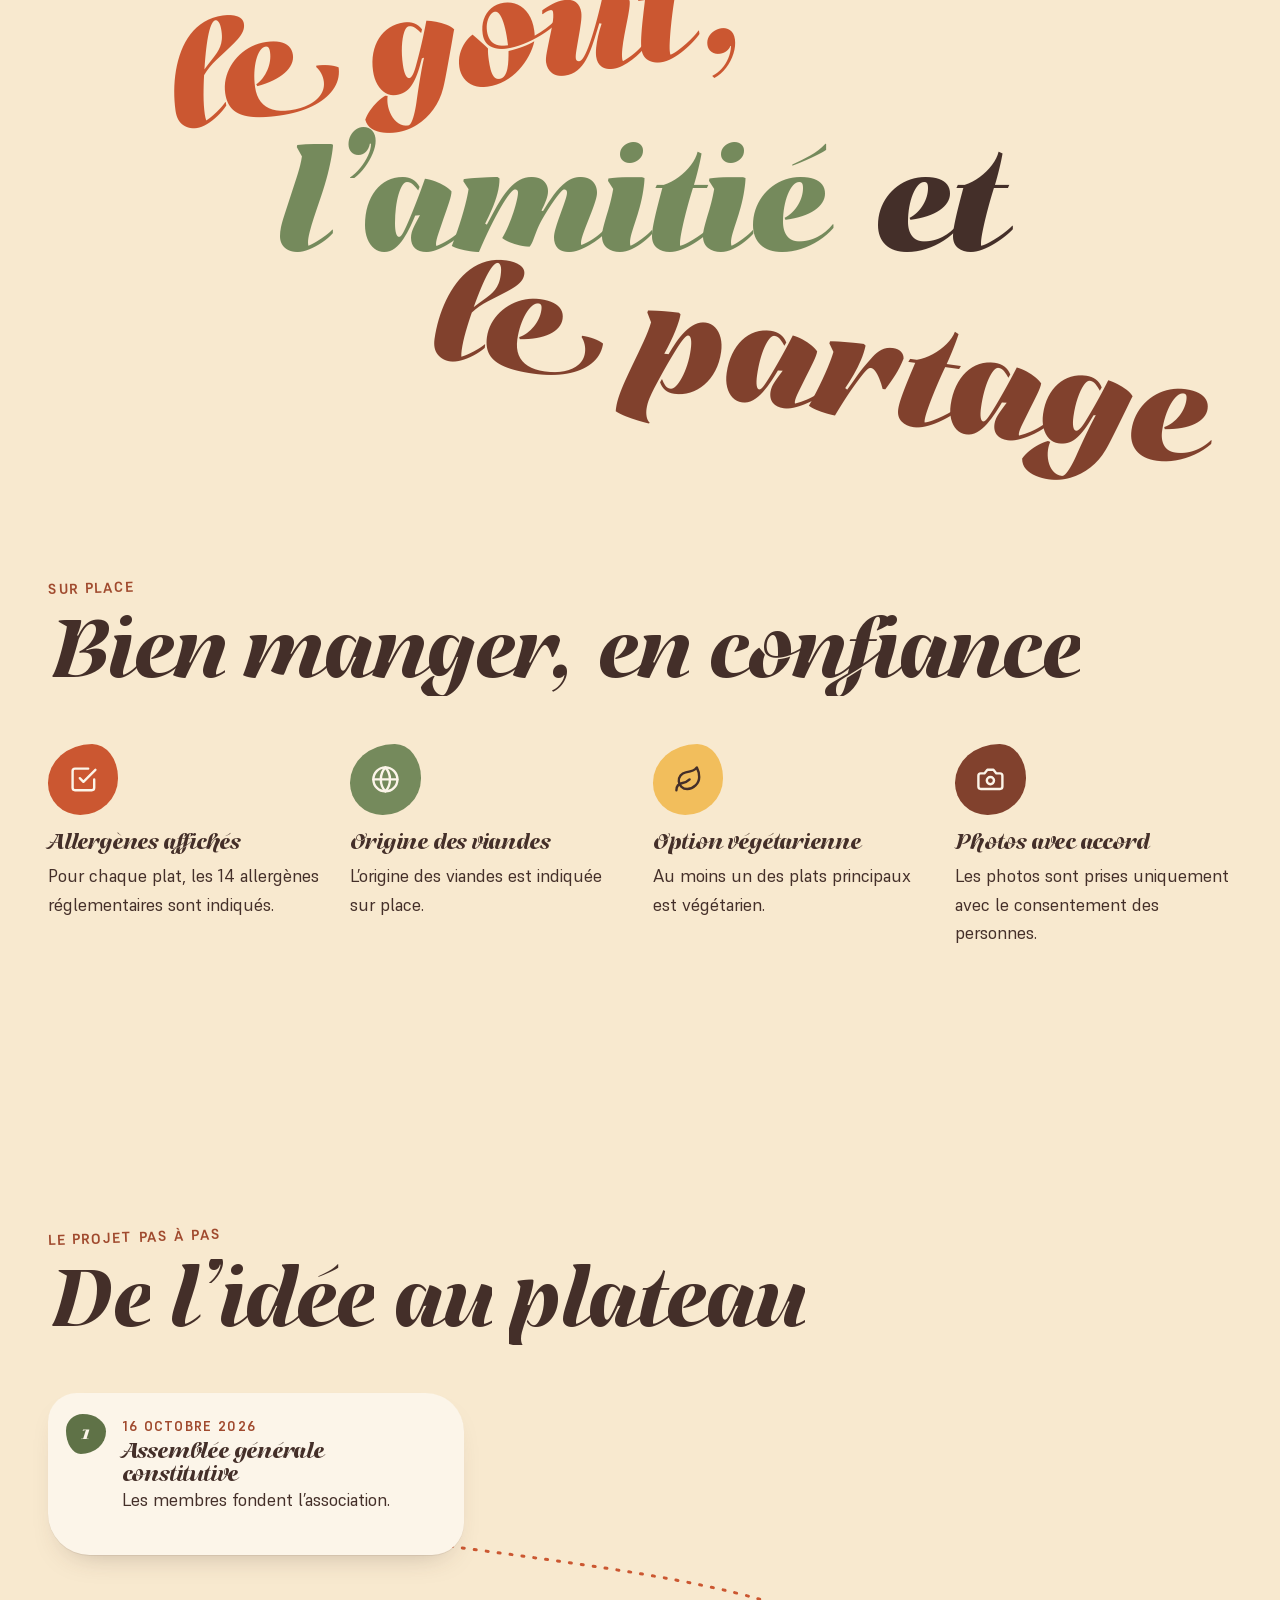
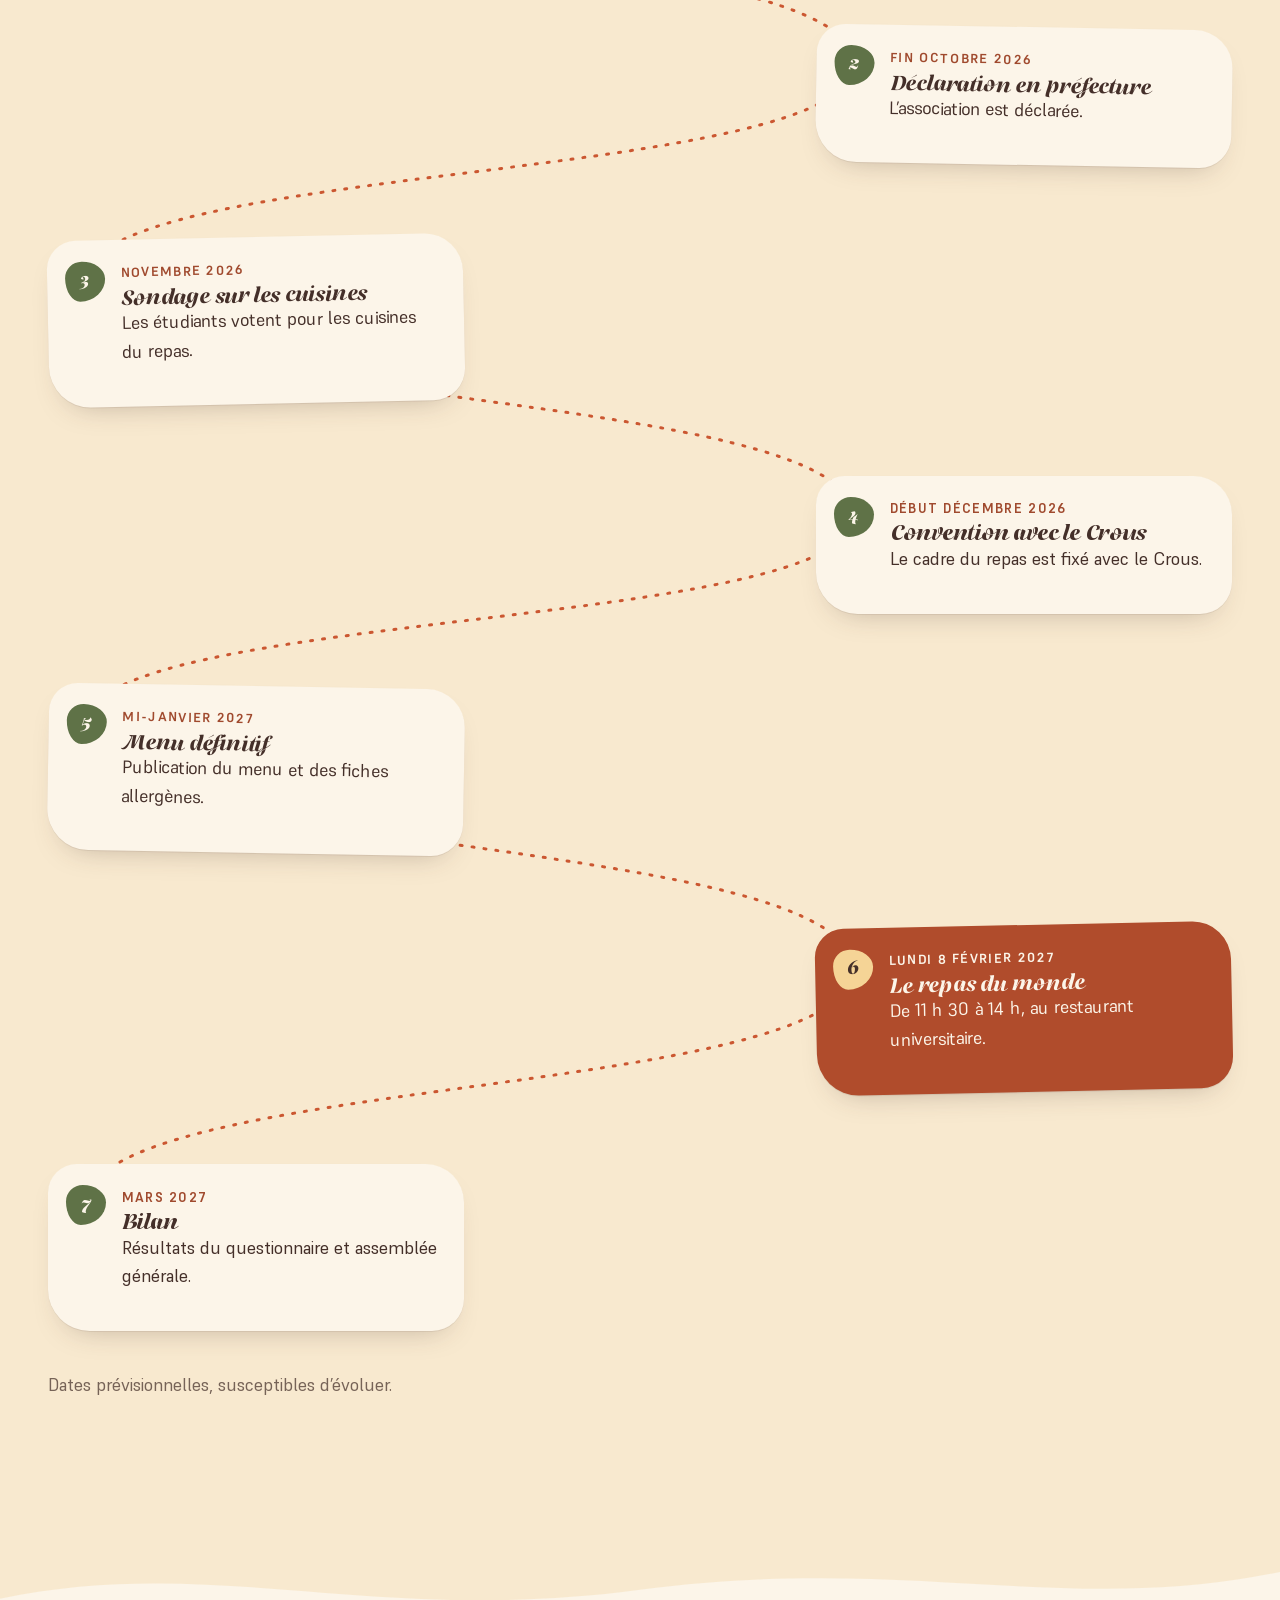
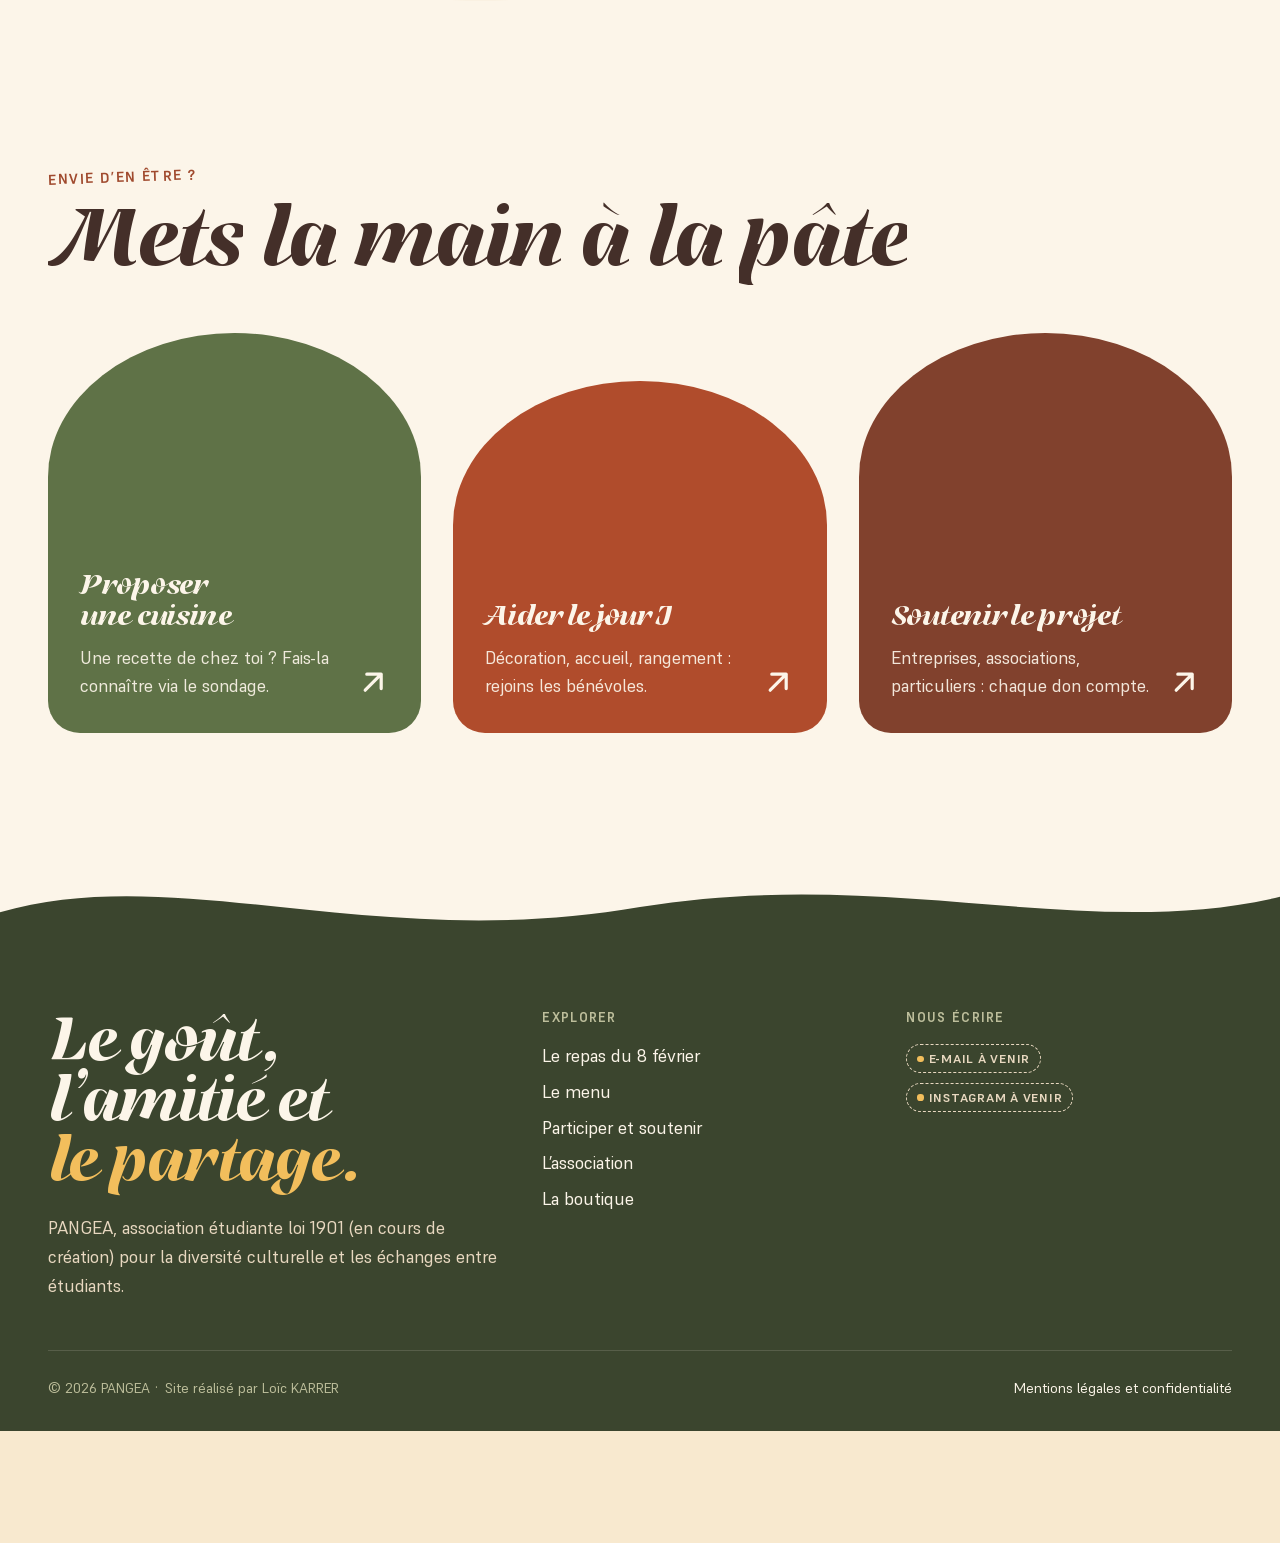
==== commit ae9b8284: "Add files via upload" ====
--- a/index.html
+++ b/index.html
@@ -8,8 +8,8 @@
 <meta name="theme-color" content="#f8e9cf">
 <link rel="icon" href="assets/img/logo/pangea-favicon.svg" type="image/svg+xml">
 <link rel="apple-touch-icon" href="assets/img/logo/apple-touch-icon.png">
-<link rel="stylesheet" href="assets/css/polices.css?v=16e0a58e">
-<link rel="stylesheet" href="assets/css/style.css?v=8e7fce93">
+<link rel="stylesheet" href="assets/css/polices.css?v=0a4b5717">
+<link rel="stylesheet" href="assets/css/style.css?v=627fb007">
 <script>try{if(sessionStorage.getItem("voile")==="1"&&!matchMedia("(prefers-reduced-motion: reduce)").matches)document.documentElement.classList.add("voile-entree")}catch(e){}</script>
 </head>
 <body>
@@ -168,7 +168,7 @@
 
 <section class="section" aria-labelledby="titre-sur-place">
   <div class="conteneur">
-    <p class="valeurs" aria-label="Le goût, l'amitié et le partage"><span class="v1">le goût,</span> <span class="v2">l’amitié</span> <span class="et">et</span> <span class="v3">le partage</span></p>
+    <p class="valeurs autocollant" aria-label="Le goût, l'amitié et le partage"><span class="v1" data-t="le goût,">le goût,</span> <span class="v2" data-t="l'amitié">l’amitié</span> <span class="et" data-t="et">et</span> <span class="v3" data-t="le partage">le partage</span></p>
   </div>
   <div class="conteneur" style="margin-top:clamp(4rem,10vw,8rem)">
     <span class="surtitre">Sur place</span>
@@ -241,6 +241,6 @@
 <script src="assets/js/vendor/gsap.min.js?v=fa1aeabc" defer></script>
 <script src="assets/js/vendor/ScrollTrigger.min.js?v=ecd3242f" defer></script>
 <script src="assets/js/menu-data.js?v=6f654d98" defer></script>
-<script src="assets/js/main.js?v=6d013d93" defer></script>
+<script src="assets/js/main.js?v=5e86a177" defer></script>
 </body>
 </html>
--- a/assets/css/style.css
+++ b/assets/css/style.css
@@ -886,7 +886,8 @@
 .valeurs .v1 { color: var(--terracotta); }
 .valeurs .v2 { color: var(--olive); }
 .valeurs .v3 { color: var(--figue); }
-.valeurs .et { font-size: 0.55em; color: var(--encre); }
+.valeurs .et { color: var(--encre); }
+.valeurs .v2 + .et { margin-left: -0.15em; }
 
 .bureau { display: grid; grid-template-columns: repeat(4, 1fr); gap: clamp(1.4rem, 3vw, 2.4rem); margin-top: 3rem; }
 @media (max-width: 960px) { .bureau { grid-template-columns: repeat(2, 1fr); } }
@@ -1164,4 +1165,7 @@
 .etapes-boutique { margin: 2rem 0 0; padding: 0; list-style: none; counter-reset: e; display: grid; gap: 1rem; max-width: 46rem; }
 .etapes-boutique li { counter-increment: e; position: relative; padding: 1.1rem 1.3rem 1.1rem 4rem; border-radius: 1.4rem; background: rgb(252 245 233 / 0.1); }
 .etapes-boutique li::before { content: counter(e); position: absolute; left: 1.1rem; top: 50%; translate: 0 -50%; width: 2.2rem; aspect-ratio: 1; border-radius: 50%; display: grid; place-items: center; background: var(--safran); color: var(--encre); font-weight: 800; }
-@media (min-width: 900px) { .produits { grid-template-columns: repeat(3, 1fr); } }
+@media (min-width: 900px) { .produits { grid-template-columns: repeat(3, 1fr); } }
+/* Textes en cercle : les lettres dépassent du cadre du SVG, on ne les coupe pas */
+.anneau, .plateau-anneau { overflow: visible; }
+.produit-image--vide { aspect-ratio: 1; display: grid; place-items: center; margin: 0.9rem 0.9rem 0; border-radius: 1.4rem; border: 2px dashed rgb(68 47 41 / 0.28); background: var(--sable); }
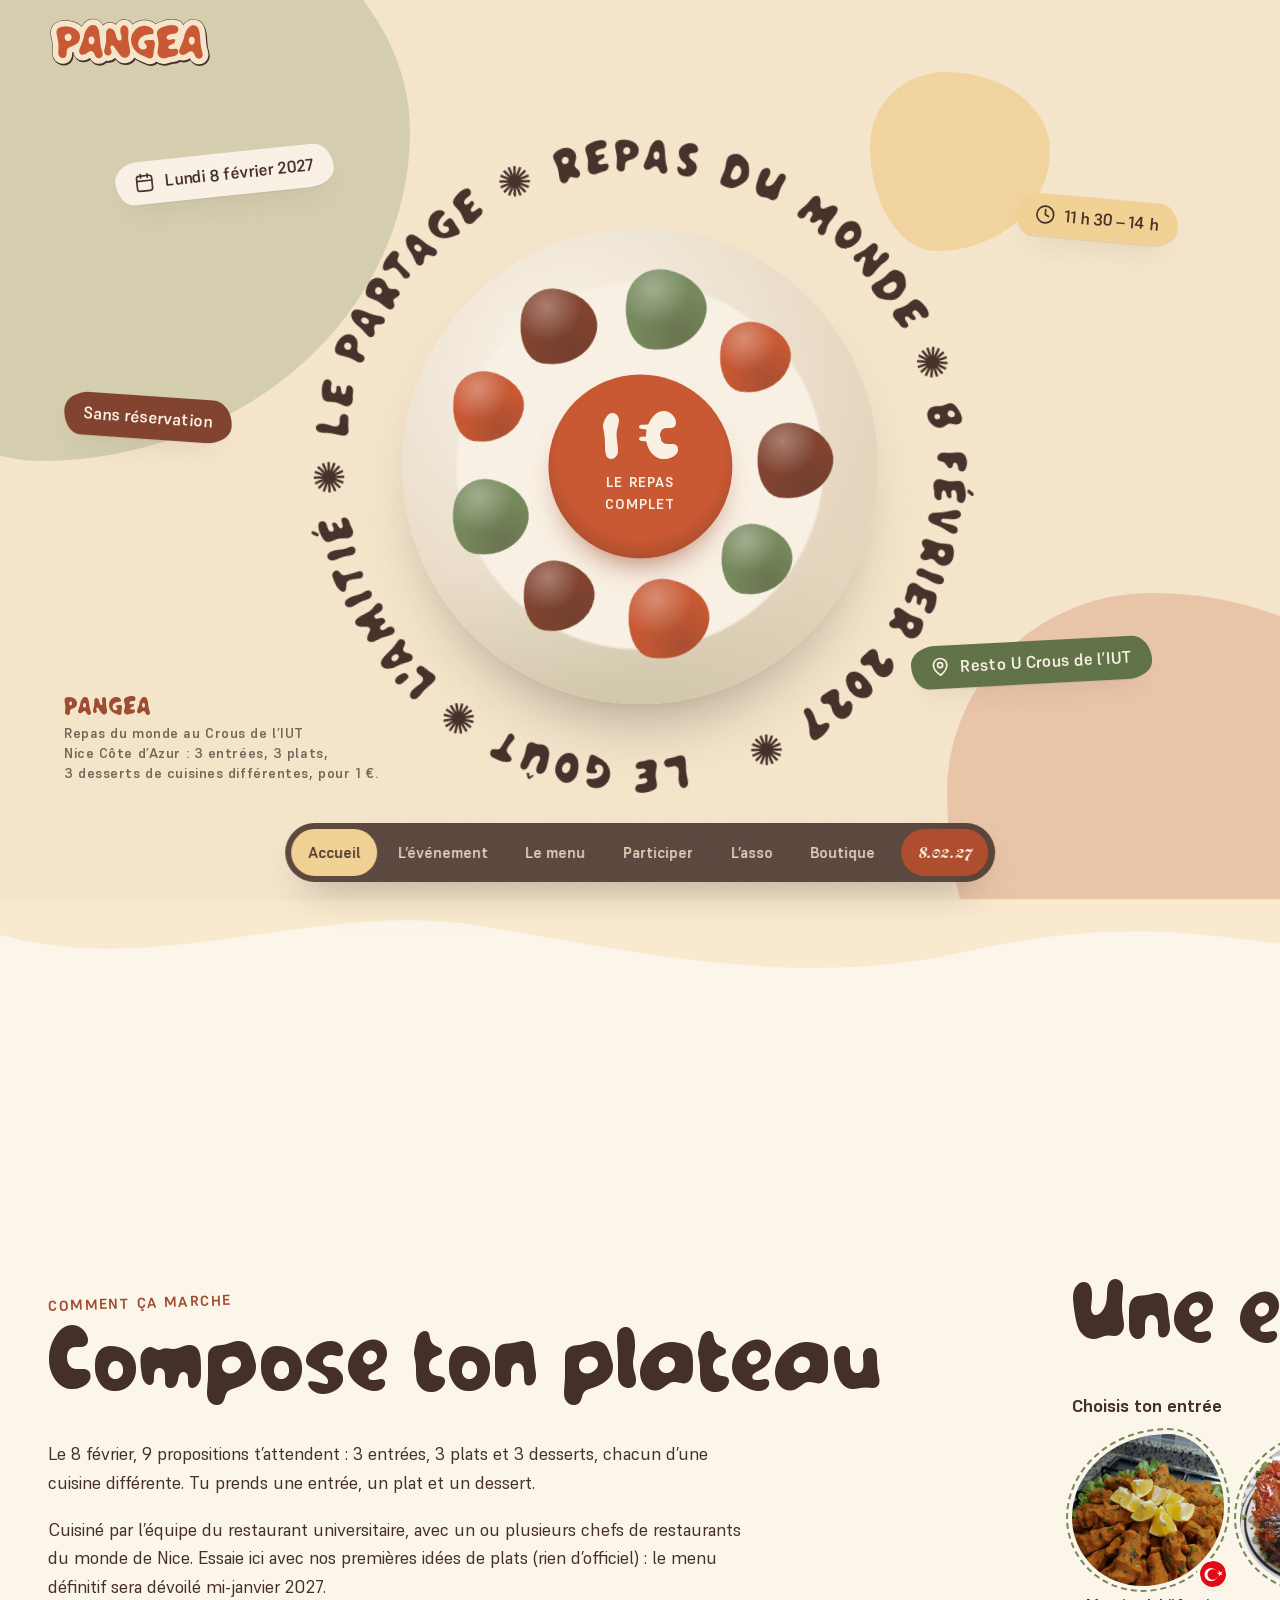
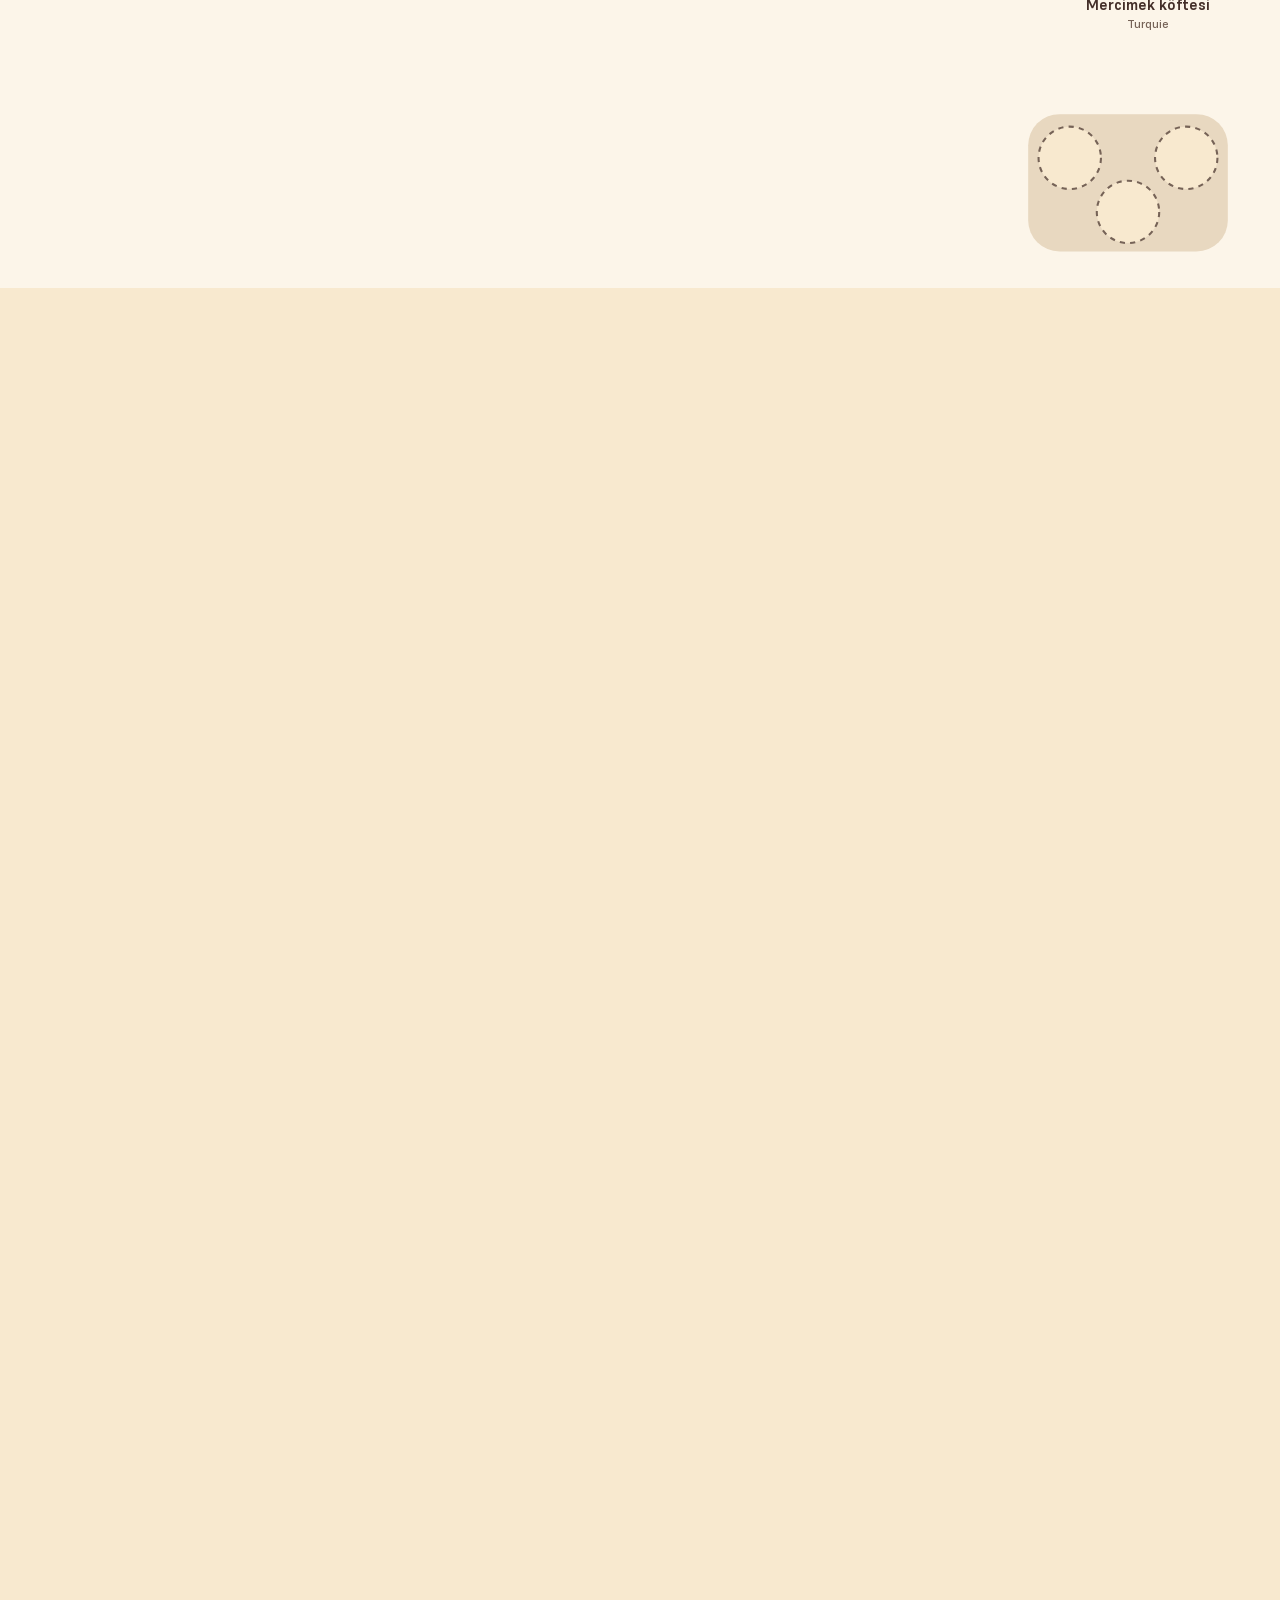
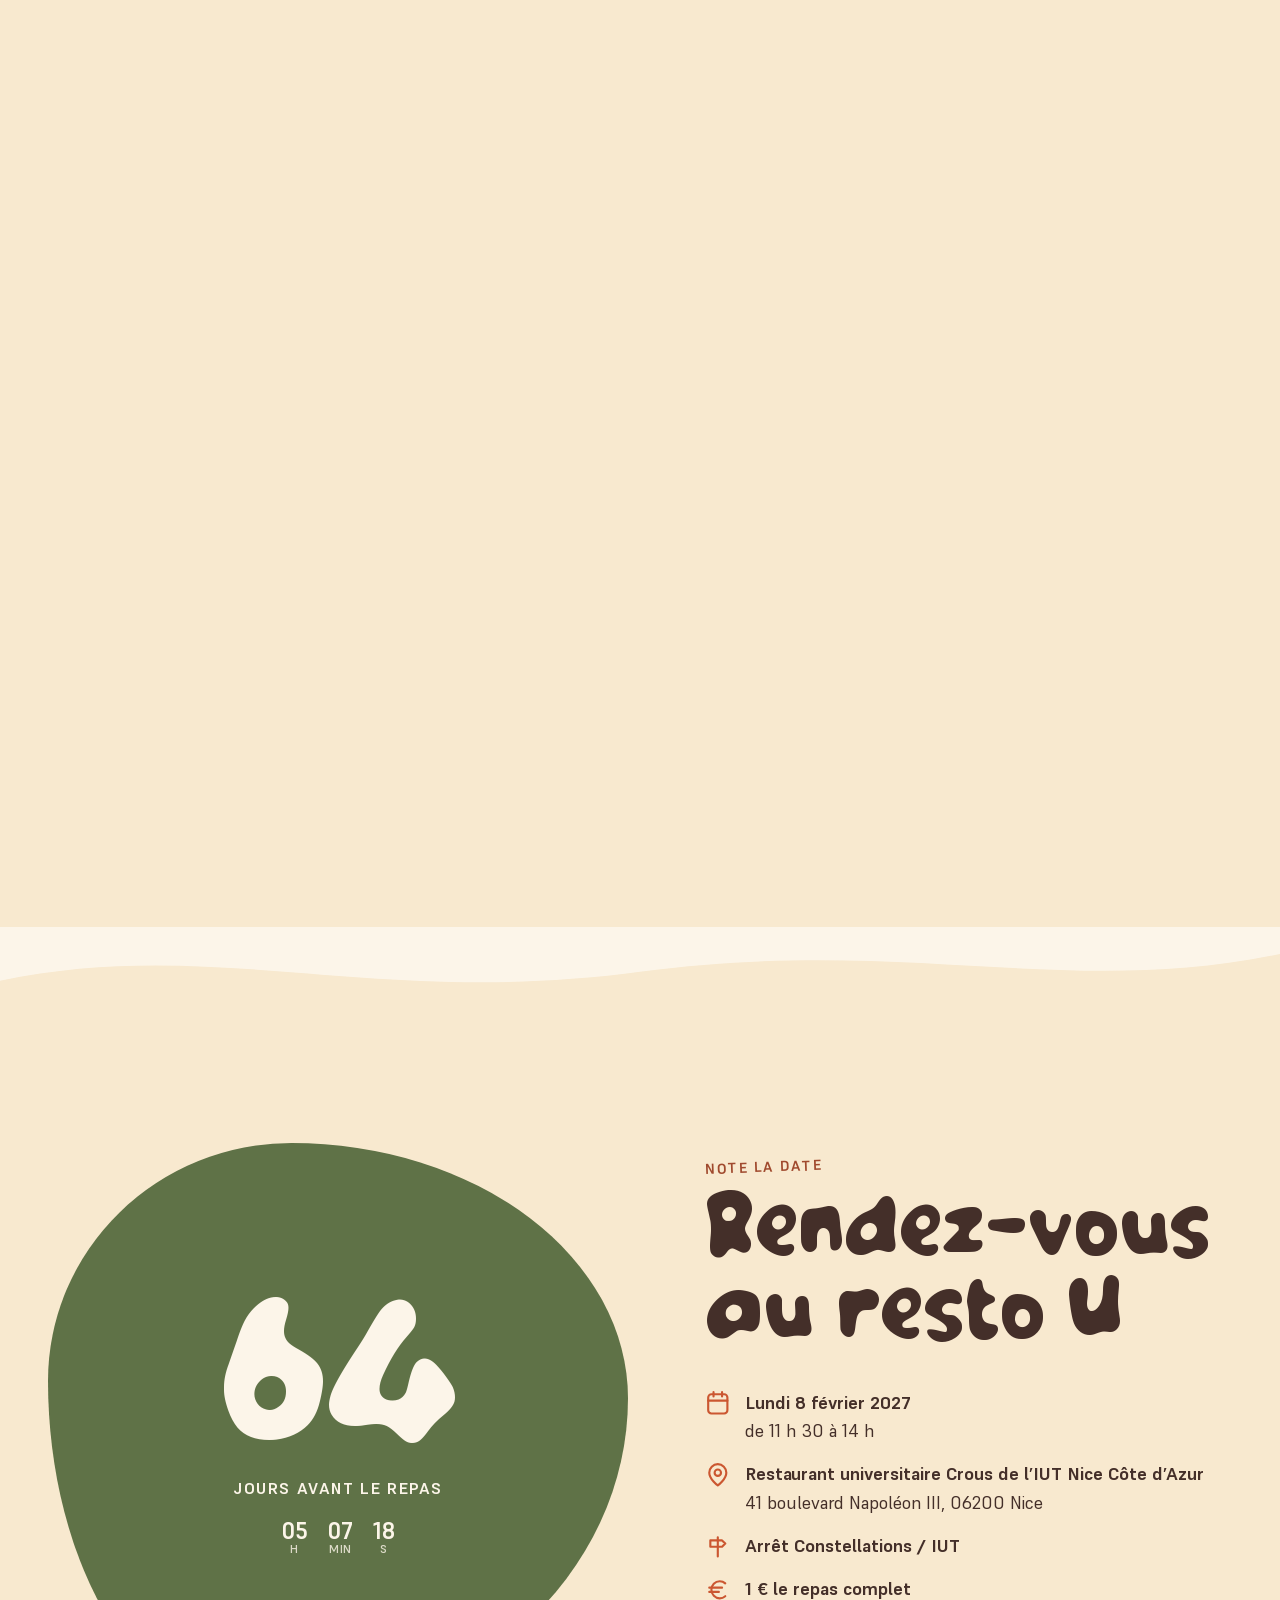
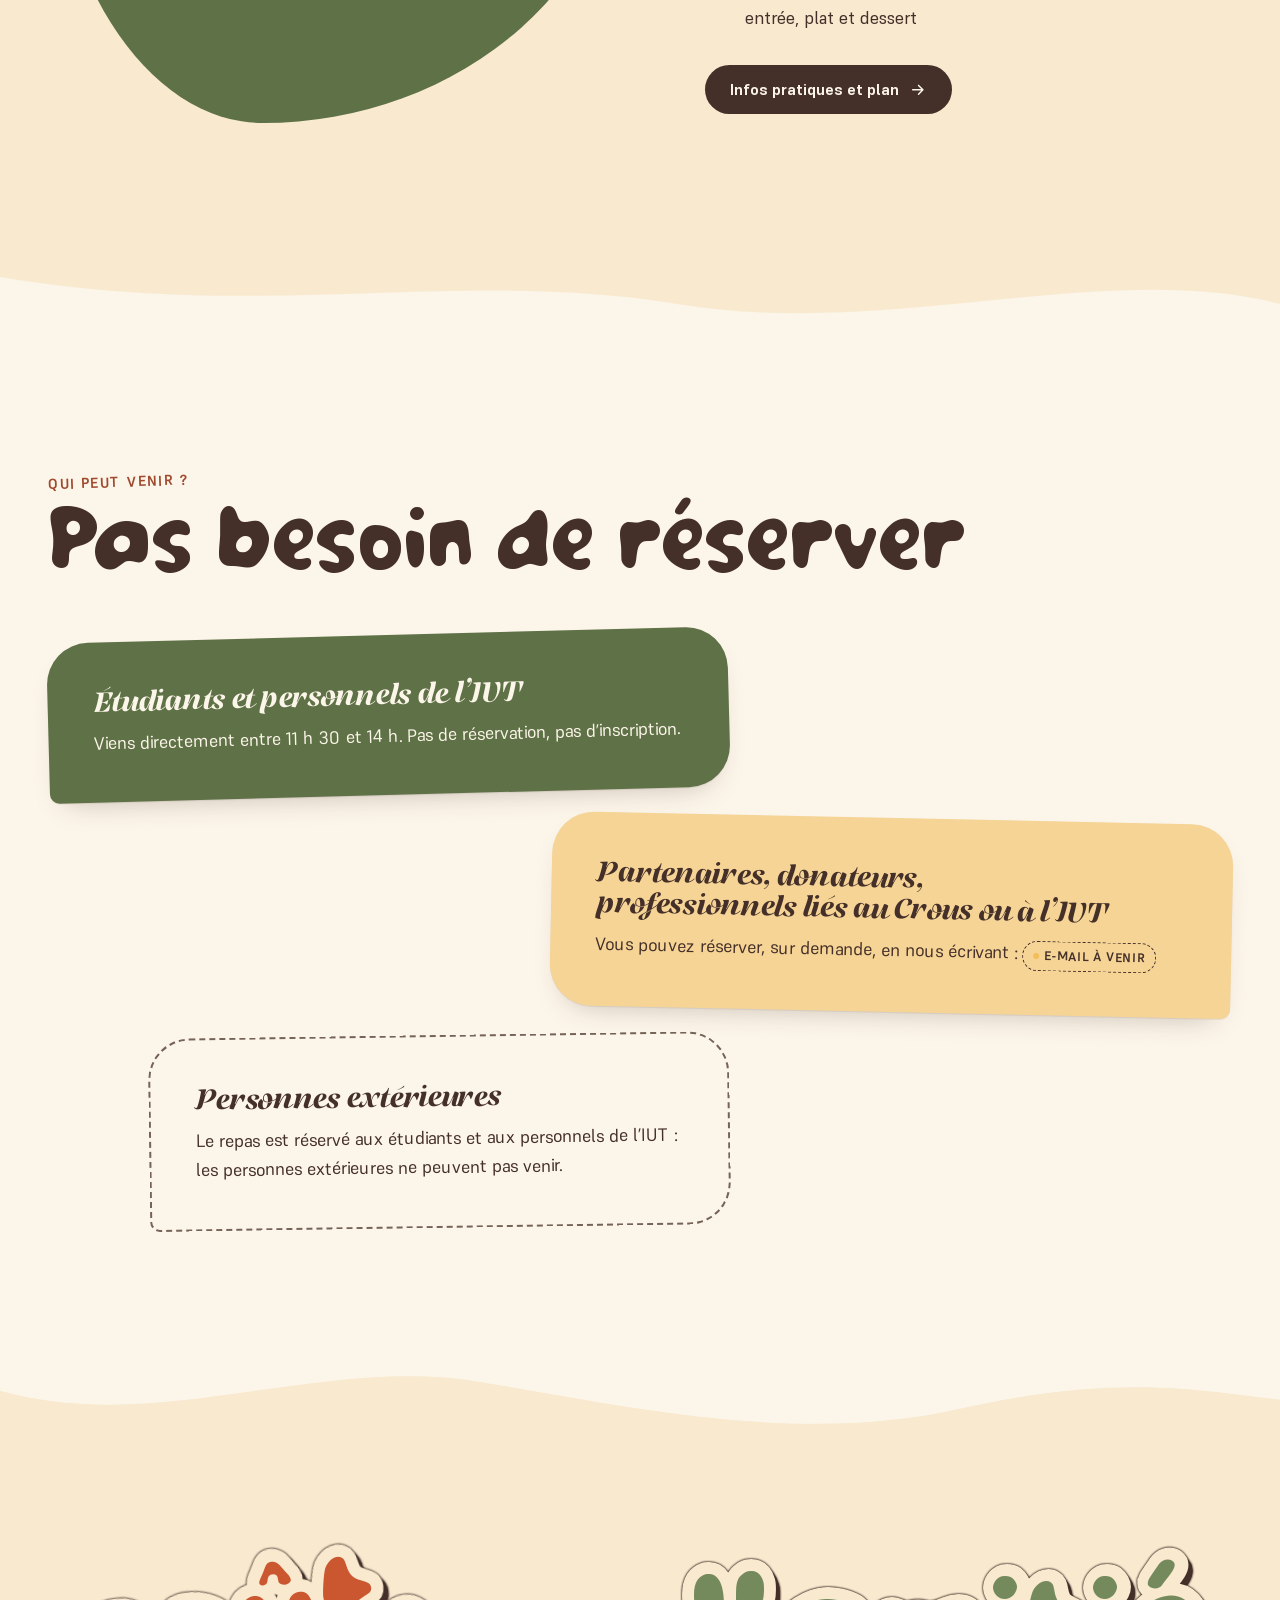
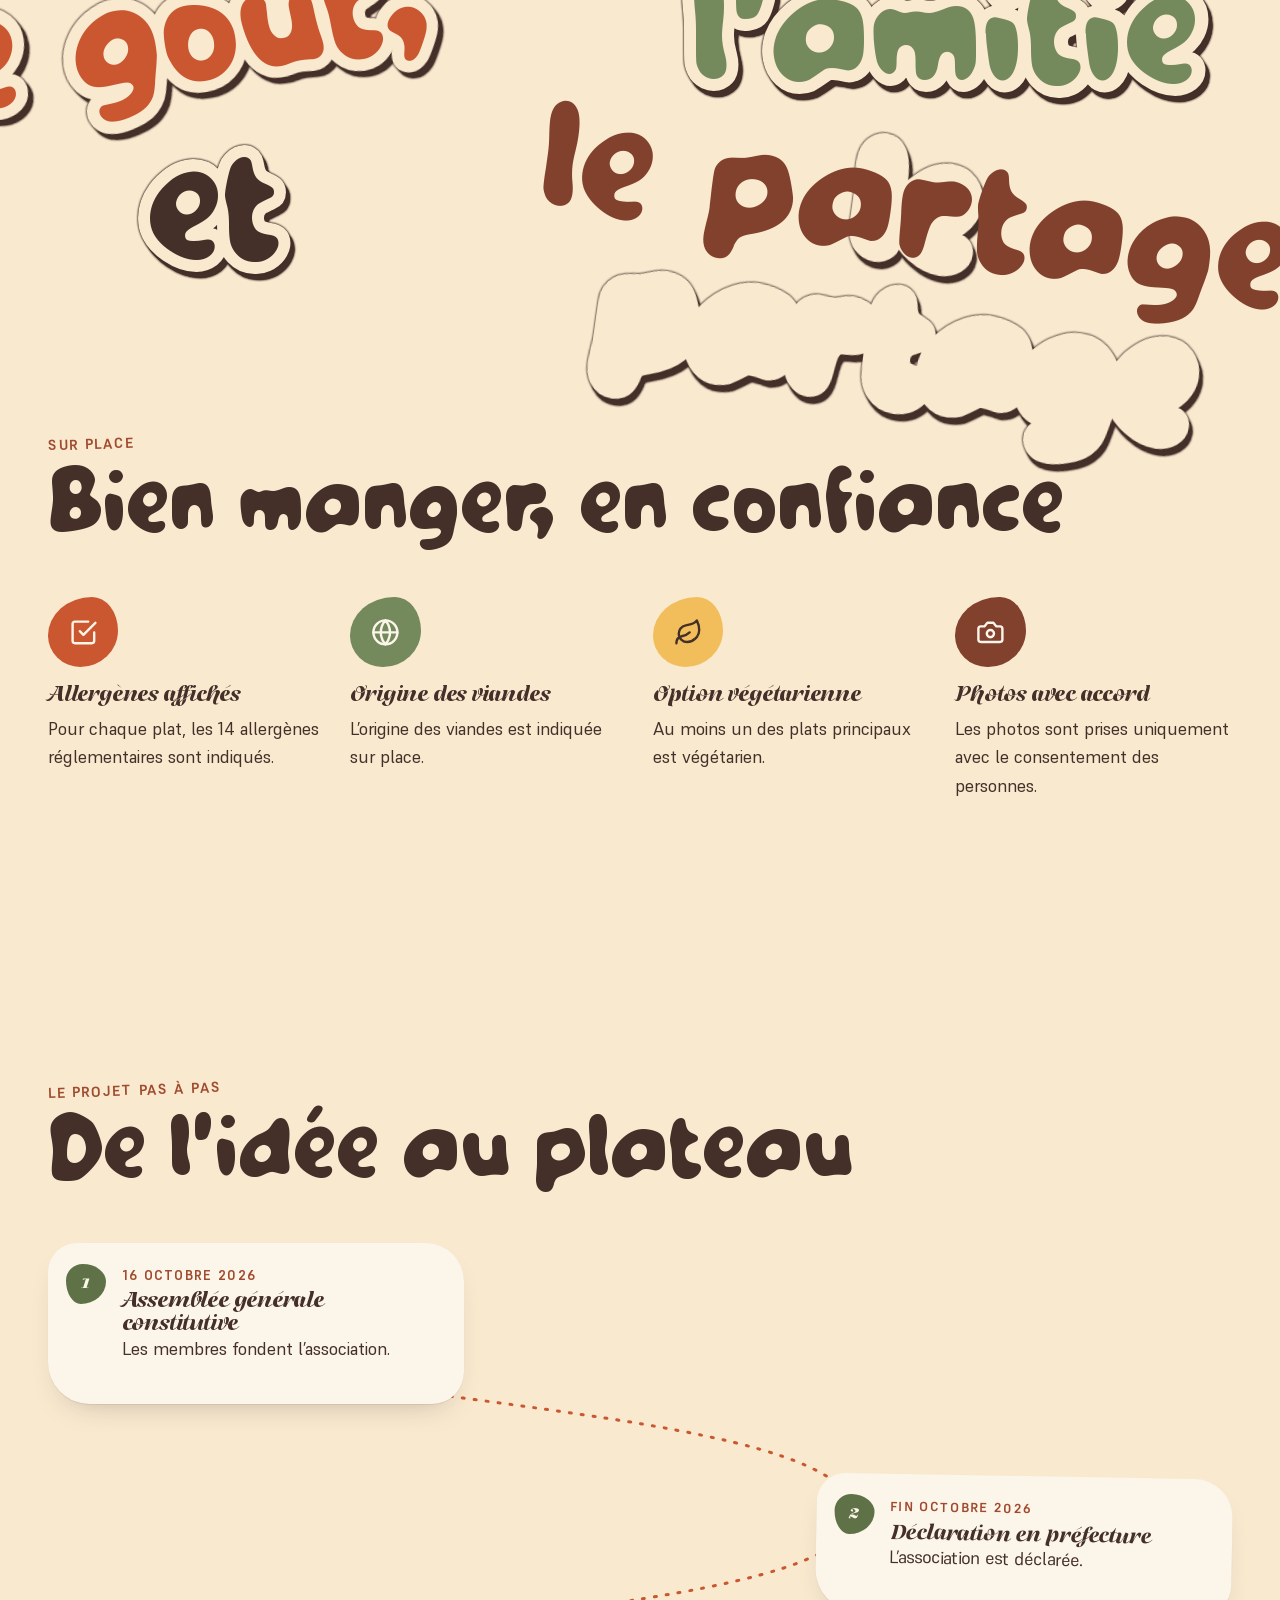
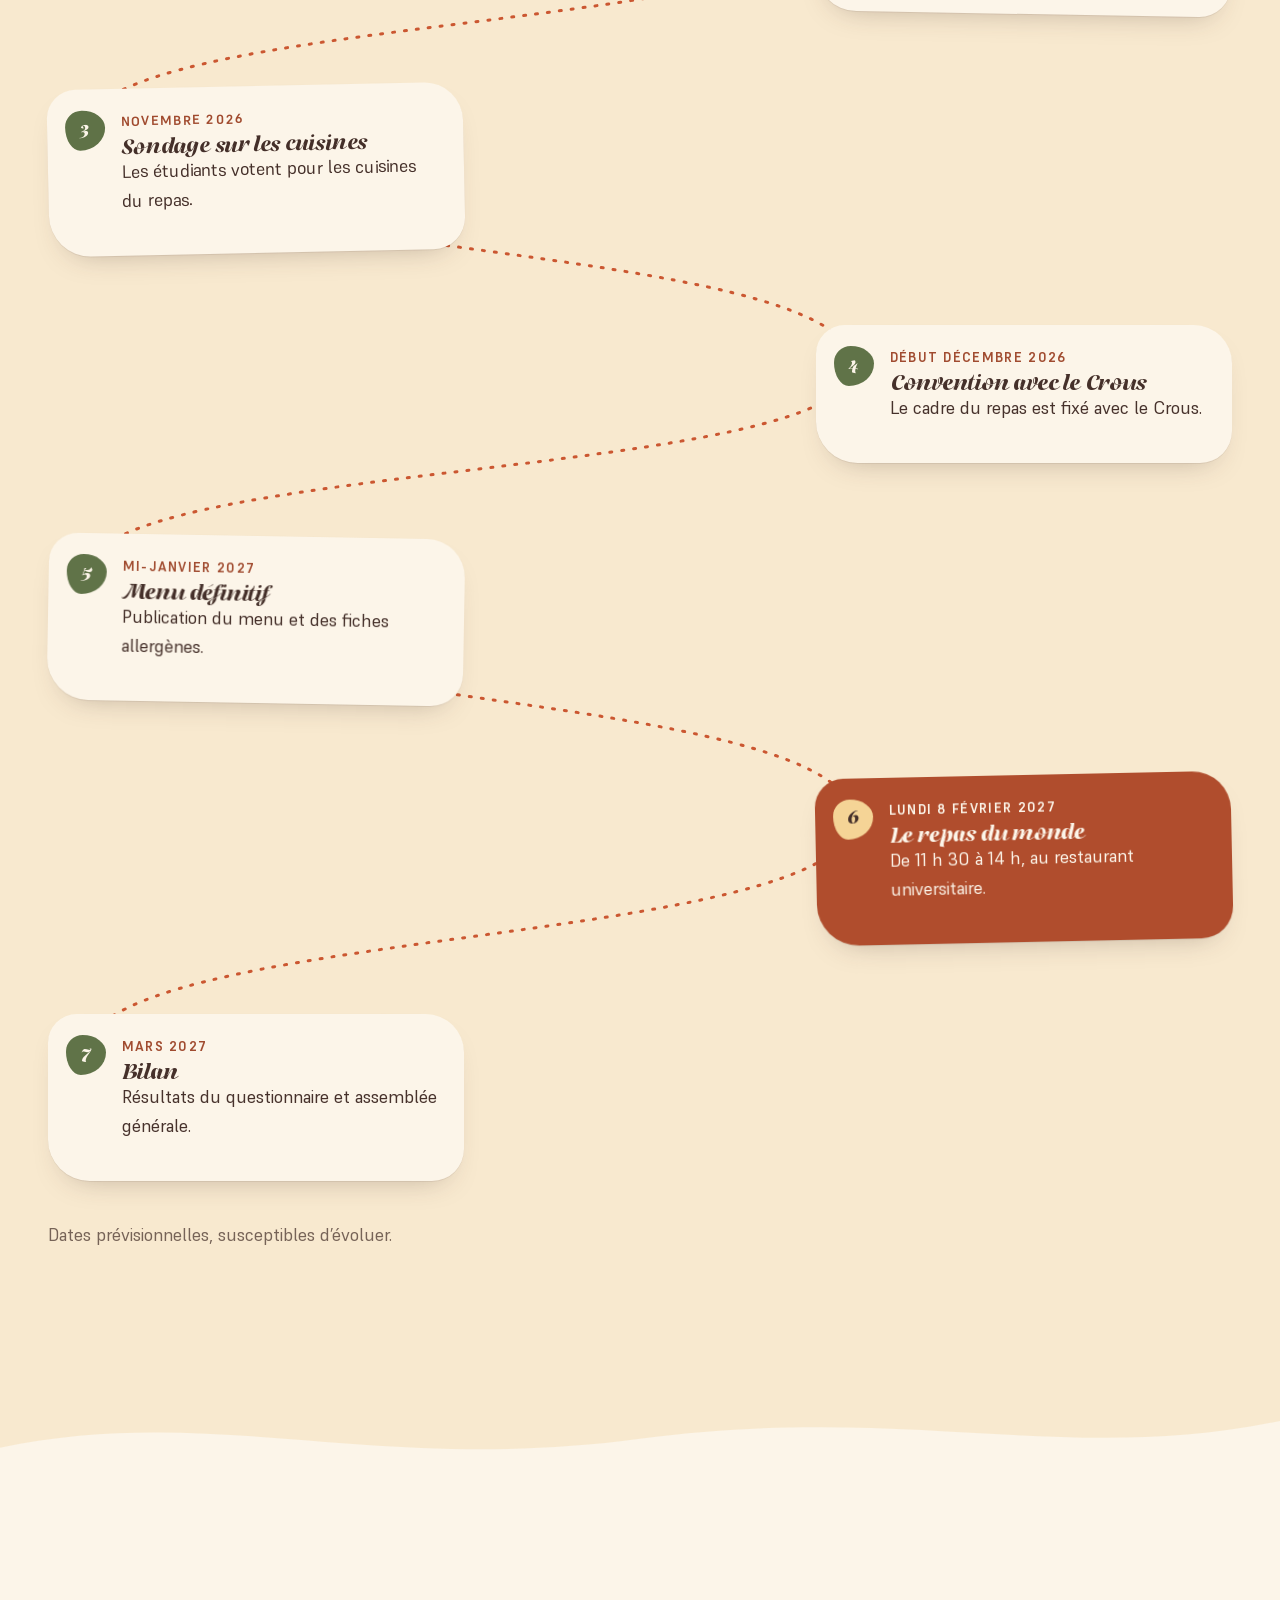
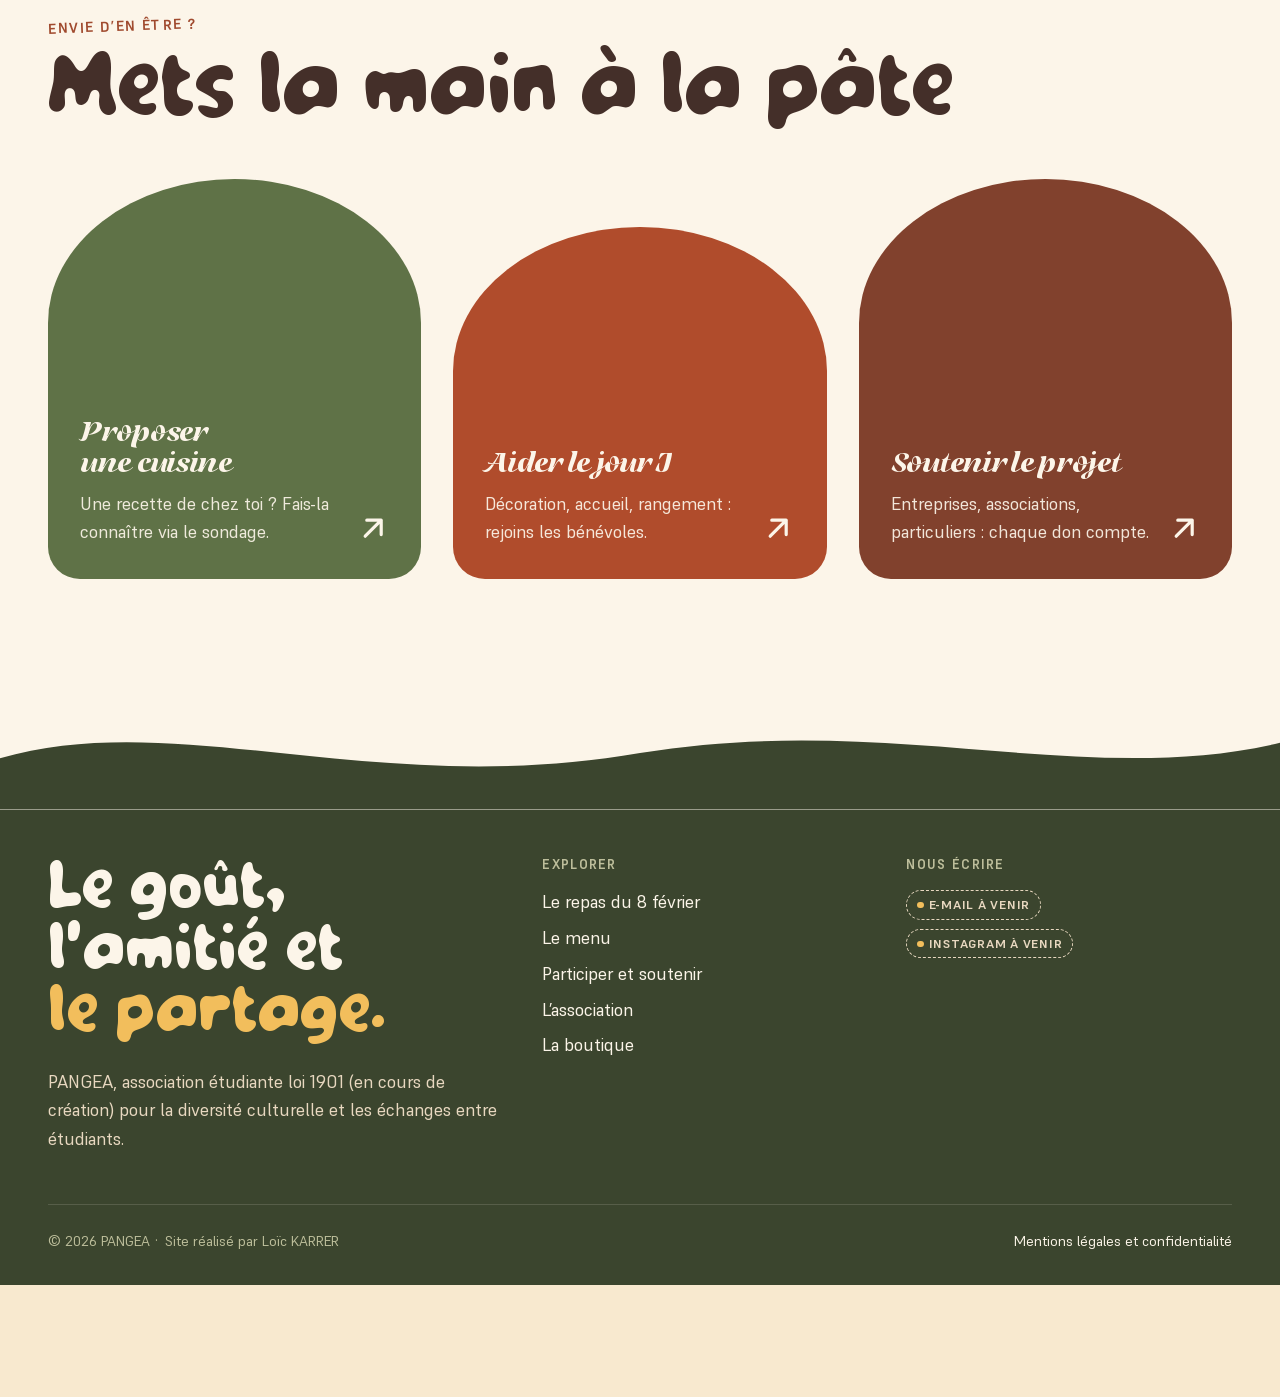
==== commit 79e8a74e: "Add files via upload" ====
--- a/index.html
+++ b/index.html
@@ -241,6 +241,6 @@
 <script src="assets/js/vendor/gsap.min.js?v=fa1aeabc" defer></script>
 <script src="assets/js/vendor/ScrollTrigger.min.js?v=ecd3242f" defer></script>
 <script src="assets/js/menu-data.js?v=6f654d98" defer></script>
-<script src="assets/js/main.js?v=5e86a177" defer></script>
+<script src="assets/js/main.js?v=c0e800b8" defer></script>
 </body>
 </html>
--- a/assets/css/polices.css
+++ b/assets/css/polices.css
@@ -11,3 +11,14 @@
   font-weight: 100 800;
   font-display: swap;
 }
+/* Vabedo (police du logo), complétée des accents français ; la variante « Plein » (creux bouchés) sert au fond de l'effet autocollant. */
+@font-face {
+  font-family: "Vabedo PANGEA";
+  src: url("[data-uri]") format("woff");
+  font-weight: 400; font-style: normal; font-display: swap;
+}
+@font-face {
+  font-family: "Vabedo PANGEA Plein";
+  src: url("[data-uri]") format("woff");
+  font-weight: 400; font-style: normal; font-display: swap;
+}
--- a/assets/css/style.css
+++ b/assets/css/style.css
@@ -28,6 +28,7 @@
   --f-display: "Telma", "Trebuchet MS", sans-serif;
   --f-texte: "Supreme", "Segoe UI", sans-serif;
   --f-accent: var(--f-texte); /* étiquettes : capitales espacées */
+  --f-logo: "Vabedo PANGEA", "Telma", sans-serif; /* police du logo : grands titres et chiffres */
 
   --fs-mega: clamp(3.4rem, 11vw, 10rem);
   --fs-1: clamp(2.6rem, 6.4vw, 5.6rem);
@@ -86,6 +87,7 @@
   margin: 0 0 0.4em;
   text-wrap: balance;
 }
+h1, h2 { font-family: var(--f-logo); font-weight: 400; font-synthesis: none; letter-spacing: 0; line-height: 1.02; }
 h2 { font-size: var(--fs-1); }
 h3 { font-size: var(--fs-3); line-height: 1.1; }
 ul { padding-left: 1.2em; }
@@ -341,7 +343,7 @@
   padding: 0.8rem 1rem;
   border-radius: 1.2rem;
 }
-.scene-h1 strong { display: block; font-family: var(--f-display); font-size: 1.15rem; color: var(--encre); letter-spacing: 0; }
+.scene-h1 strong { display: block; font-family: var(--f-logo); font-weight: 400; font-size: 1.4rem; color: var(--terracotta-texte); letter-spacing: 0; }
 
 .plateau {
   position: relative;
@@ -351,7 +353,7 @@
 }
 .plateau-anneau { position: absolute; inset: -9%; width: 118%; height: 118%; }
 .plateau-anneau text {
-  font-family: var(--f-display); font-weight: 700; font-size: 25px;
+  font-family: var(--f-logo); font-weight: 400; font-size: 25px;
   letter-spacing: 0.12em; fill: var(--encre);
 }
 .plateau-assiette {
@@ -385,7 +387,7 @@
   background: radial-gradient(circle at 50% 44%, var(--terracotta) 0 60%, color-mix(in srgb, var(--terracotta) 88%, black) 74%);
   box-shadow: 0 18px 30px -16px rgb(160 74 46 / 0.8);
 }
-.prix-piece b { display: block; font-family: var(--f-display); font-size: clamp(2.6rem, 9vw, 4.6rem); line-height: 0.85; }
+.prix-piece b { display: block; font-family: var(--f-logo); font-weight: 400; font-size: clamp(2.6rem, 9vw, 4.6rem); line-height: 0.85; }
 .prix-piece small { display: block; font-size: clamp(0.62rem, 1.6vw, 0.8rem); font-weight: 700; letter-spacing: 0.08em; text-transform: uppercase; margin-top: 0.3em; }
 
 .scene-etiquettes { position: absolute; inset: 0; z-index: 3; pointer-events: none; }
@@ -438,7 +440,8 @@
   flex: none;
 }
 .compose-panneau:first-child { padding-left: max(var(--gouttiere), calc((100vw - var(--largeur)) / 2)); }
-.compose-panneau h2 { font-size: var(--fs-1); }
+.compose-panneau h1, h2 { font-family: var(--f-logo); font-weight: 400; font-synthesis: none; letter-spacing: 0; line-height: 1.02; }
+h2 { font-size: var(--fs-1); }
 .compose-panneau .numero {
   font-family: var(--f-display); font-weight: 900;
   font-size: clamp(7rem, 20vw, 15rem); line-height: 0.8;
@@ -533,7 +536,7 @@
   animation: morph 14s ease-in-out infinite alternate;
   padding: 12%;
 }
-.rebours-blob .jours { font-family: var(--f-display); font-weight: 900; font-size: clamp(5rem, 16vw, 12rem); line-height: 0.85; display: block; }
+.rebours-blob .jours { font-family: var(--f-logo); font-weight: 400; font-size: clamp(5rem, 16vw, 12rem); line-height: 0.85; display: block; }
 .rebours-blob .unite { font-family: var(--f-accent); font-size: clamp(1.2rem, 2.4vw, 1.8rem); }
 .rebours-details { display: flex; gap: 1.2rem; justify-content: center; margin-top: 1rem; font-variant-numeric: tabular-nums; font-weight: 700; }
 .rebours-details span { display: grid; font-size: 1.4rem; line-height: 1.1; }
@@ -668,10 +671,10 @@
 }
 .intro-visuel .forme + .forme { inset: 18%; background: var(--c2, var(--olive)); animation-duration: 9s; animation-direction: alternate-reverse; }
 .intro-visuel .anneau { position: absolute; inset: -6%; width: 112%; height: 112%; animation: tourne 40s linear infinite; }
-.intro-visuel .anneau text { font-family: var(--f-display); font-weight: 700; font-size: 17px; letter-spacing: 0.2em; fill: var(--encre); }
+.intro-visuel .anneau text { font-family: var(--f-logo); font-weight: 400; font-size: 17px; letter-spacing: 0.2em; fill: var(--encre); }
 .intro-visuel .centre {
   position: absolute; inset: 0; display: grid; place-items: center; text-align: center;
-  font-family: var(--f-display); font-weight: 900; color: var(--lin);
+  font-family: var(--f-logo); font-weight: 400; color: var(--lin);
   font-size: clamp(2.4rem, 6vw, 4.4rem); line-height: 0.9;
 }
 /* Symbole PANGEA au centre du visuel (page L'asso) */
@@ -881,7 +884,7 @@
 }
 
 /* ---------- Association / bureau ---------- */
-.valeurs { display: flex; flex-wrap: wrap; align-items: baseline; justify-content: center; gap: 0.2em 0.5em; font-family: var(--f-display); font-weight: 900; font-size: var(--fs-mega); line-height: 0.95; text-align: center; }
+.valeurs { display: flex; flex-wrap: wrap; align-items: baseline; justify-content: center; gap: 0.2em 0.5em; font-family: var(--f-logo); font-weight: 400; font-size: var(--fs-mega); line-height: 1; text-align: center; }
 .valeurs span { display: inline-block; }
 .valeurs .v1 { color: var(--terracotta); }
 .valeurs .v2 { color: var(--olive); }
@@ -909,7 +912,7 @@
 .membre:nth-child(2) .portrait { --c: var(--terracotta); animation-delay: -4s; }
 .membre:nth-child(3) .portrait { --c: var(--figue); animation-delay: -8s; }
 .membre:nth-child(4) .portrait { --c: var(--safran); animation-delay: -11s; }
-.portrait .initiales { font-family: var(--f-display); font-weight: 900; font-size: 3.4rem; color: var(--lin); }
+.portrait .initiales { font-family: var(--f-logo); font-weight: 400; font-size: 3.4rem; color: var(--lin); }
 .portrait img {
   position: absolute; inset: 0; width: 100%; height: 100%; object-fit: cover;
   object-position: 50% 30%;
@@ -962,7 +965,7 @@
 }
 .don:nth-child(2) { border-radius: 1.6rem 3rem 1.6rem 3rem; background: var(--safran-clair); }
 .don h3 { font-size: var(--fs-3); }
-.don .gros { font-family: var(--f-display); font-weight: 900; font-size: clamp(3rem, 7vw, 5rem); line-height: 0.9; color: var(--terracotta-texte); display: block; margin-bottom: 0.4rem; }
+.don .gros { font-family: var(--f-logo); font-weight: 400; font-size: clamp(3rem, 7vw, 5rem); line-height: 0.9; color: var(--terracotta-texte); display: block; margin-bottom: 0.4rem; }
 .don p { color: var(--encre); }
 
 .usages { list-style: none; padding: 0; margin: 2.4rem 0 0; display: flex; flex-wrap: wrap; gap: 0.9rem; }
@@ -1157,7 +1160,7 @@
 .produit h3 { font-size: var(--fs-3); margin: 0; }
 .produit p { margin: 0; color: var(--encre-douce); }
 .produit-prix { margin-top: auto !important; padding-top: 0.9rem; display: flex; align-items: center; justify-content: space-between; gap: 0.6rem; flex-wrap: wrap; }
-.produit .prix { font-family: var(--f-display); font-weight: 900; font-size: 2rem; color: var(--terracotta-texte); line-height: 1; }
+.produit .prix { font-family: var(--f-logo); font-weight: 400; font-size: 2rem; color: var(--terracotta-texte); line-height: 1; }
 @media (hover: hover) {
   .produit:hover { translate: 0 -0.4rem; }
   .produit:hover .produit-image img { scale: 1.05; }
@@ -1169,3 +1172,26 @@
 /* Textes en cercle : les lettres dépassent du cadre du SVG, on ne les coupe pas */
 .anneau, .plateau-anneau { overflow: visible; }
 .produit-image--vide { aspect-ratio: 1; display: grid; place-items: center; margin: 0.9rem 0.9rem 0; border-radius: 1.4rem; border: 2px dashed rgb(68 47 41 / 0.28); background: var(--sable); }
+
+/* ---------- Effet autocollant (comme le logo) ----------
+   Le texte reste un vrai texte ; derrière, un calque [data-t] en police « pleine » porte le bord crème, le liseré et l'ombre encre. */
+.mot-cadre { display: inline-block; overflow: hidden; vertical-align: top; padding: 0.14em 0.06em 0.1em; margin: -0.14em -0.06em -0.1em; }
+.autocollant .mot-cadre { padding: 0.26em 0.2em 0.26em; margin: -0.26em -0.2em; }
+.autocollant { color: var(--terracotta); word-spacing: 0.1em; }
+.autocollant [data-t], .autocollant[data-t] { position: relative; z-index: 0; }
+.autocollant [data-t]::before, .autocollant[data-t]::before {
+  content: attr(data-t);
+  content: attr(data-t) / "";
+  position: absolute; inset: 0; z-index: -1;
+  font-family: "Vabedo PANGEA Plein", var(--f-logo);
+  color: var(--sable);
+  -webkit-text-stroke: 0.17em var(--sable);
+  paint-order: stroke fill;
+  filter: drop-shadow(0 0 1px var(--encre)) drop-shadow(0 0 0.5px var(--encre)) drop-shadow(0.035em 0.045em 0 var(--encre));
+  pointer-events: none;
+}
+.autocollant .mot-cadre .mot { position: relative; z-index: 0; }
+/* Titre découpé en mots par le script : le calque passe sur chaque mot */
+.autocollant.est-decoupe::before { content: none; }
+.intro h1.autocollant { margin-bottom: 0.45em; }
+.valeurs.autocollant { gap: 0.25em 0.55em; }
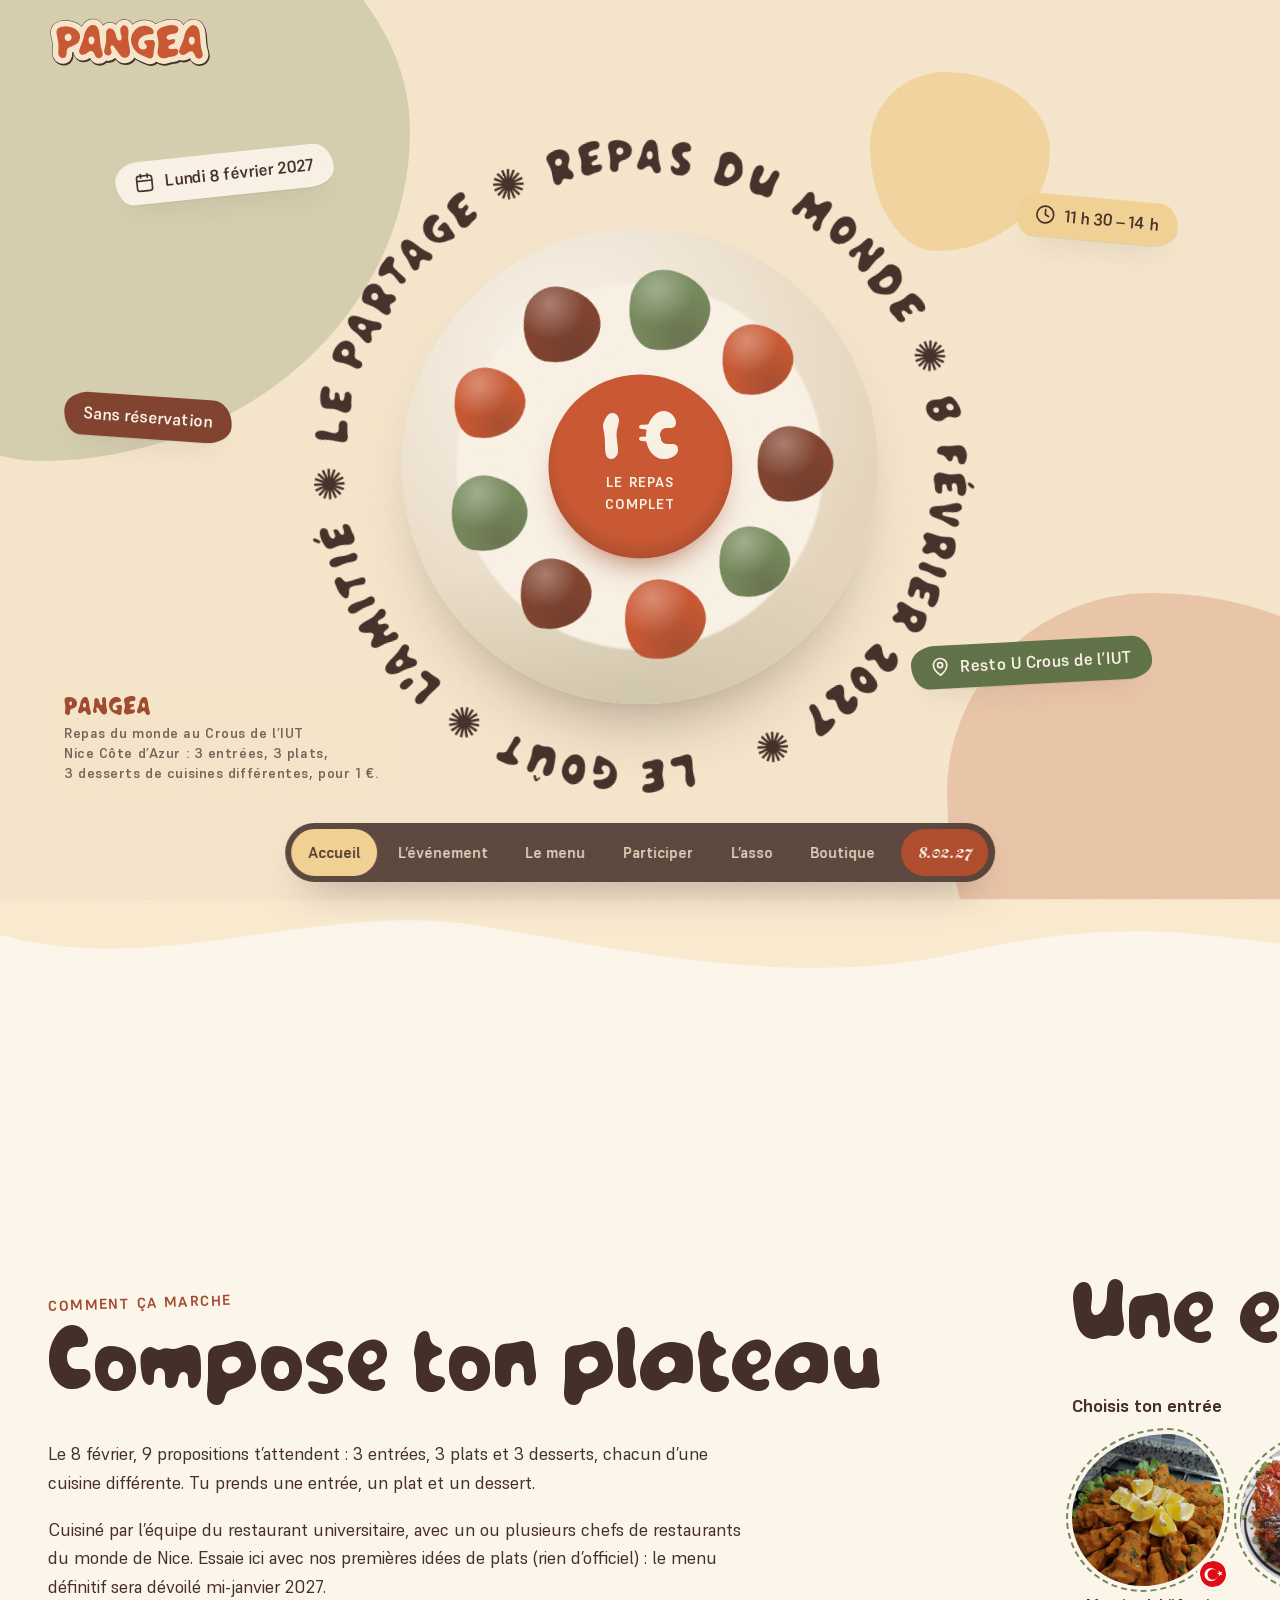
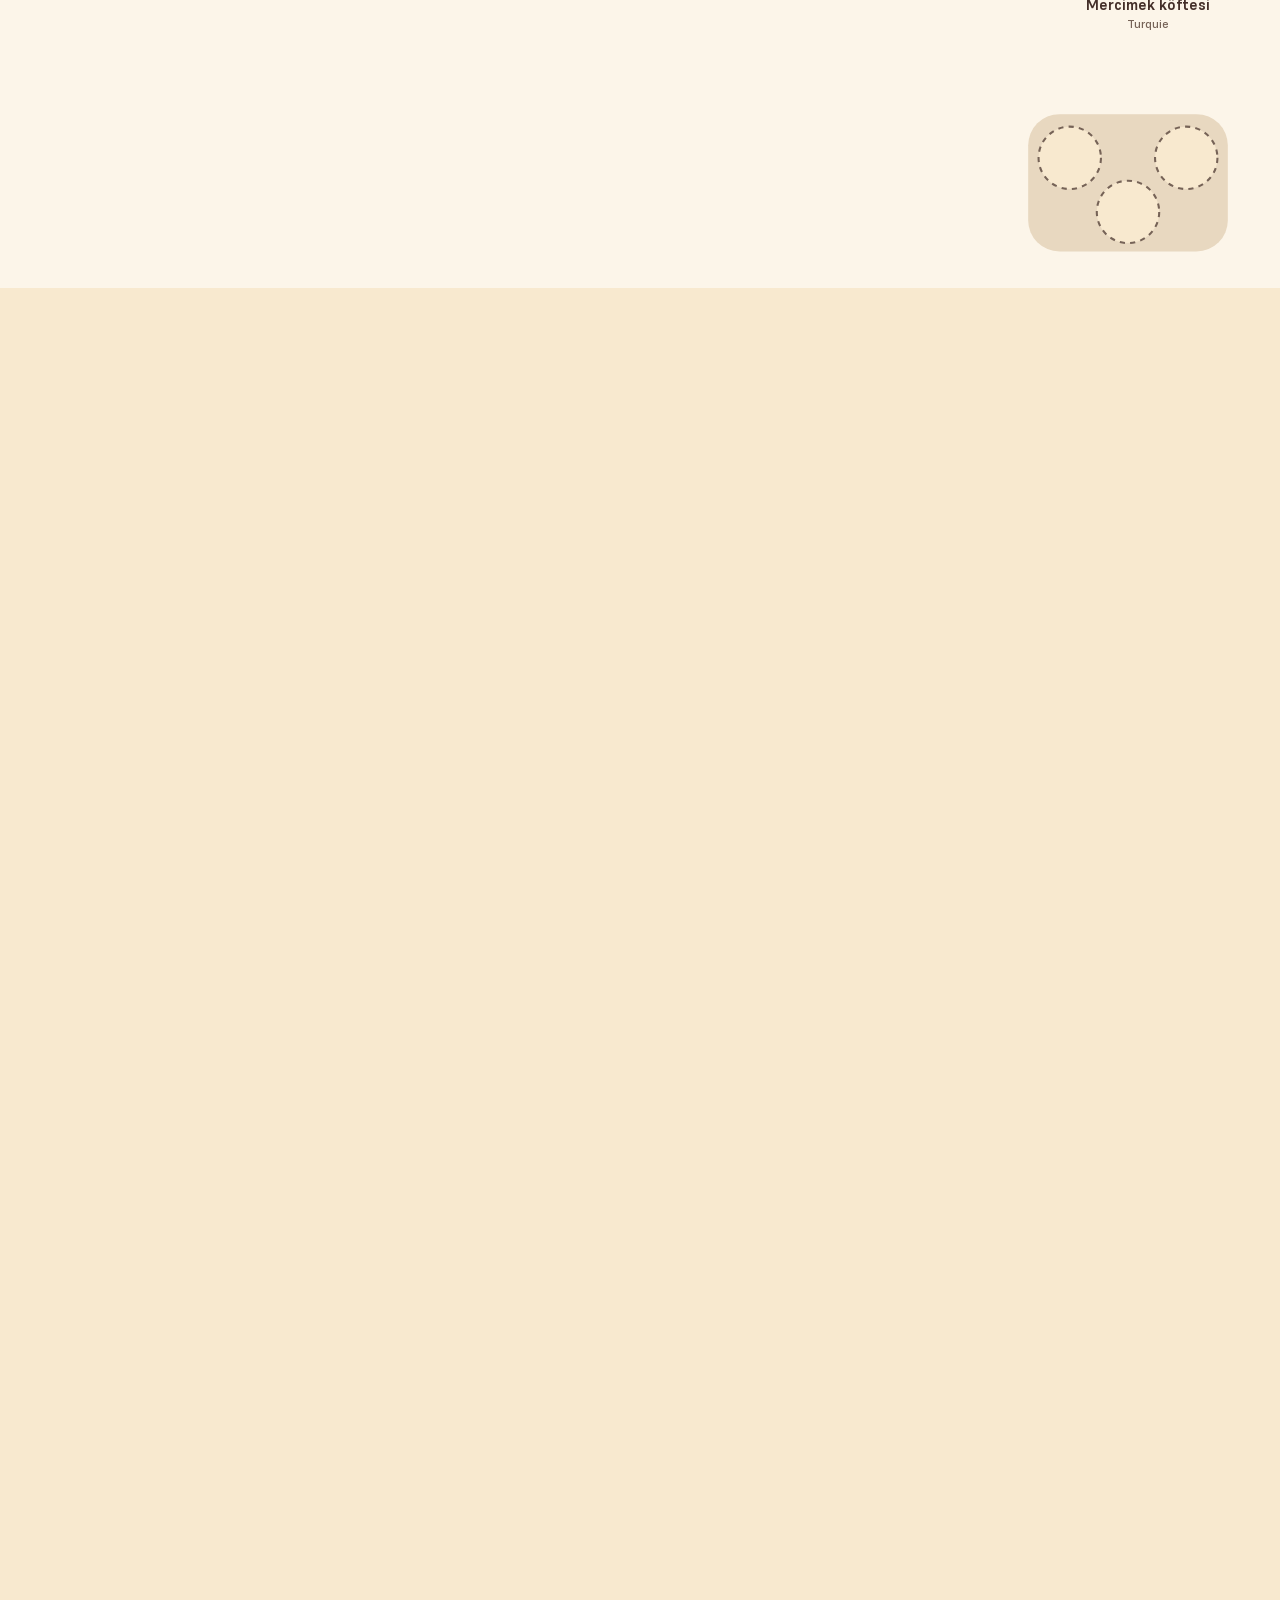
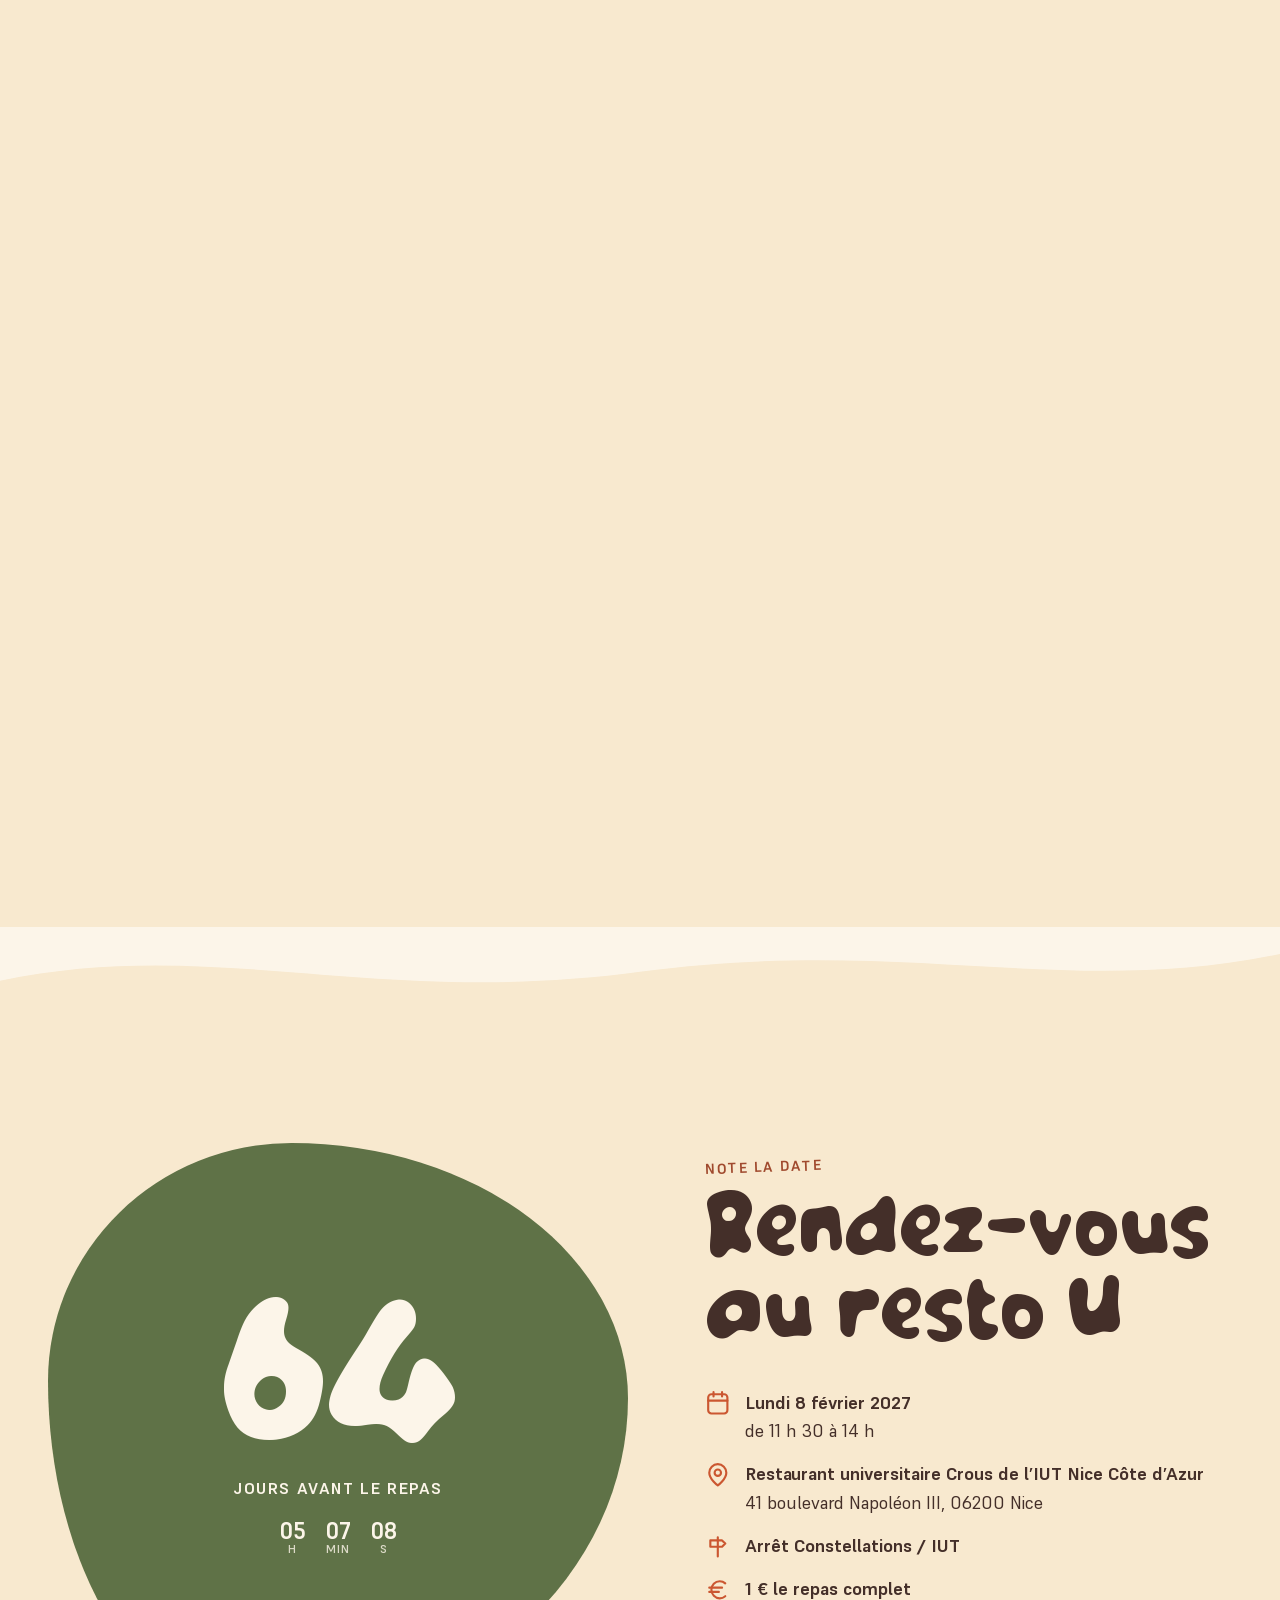
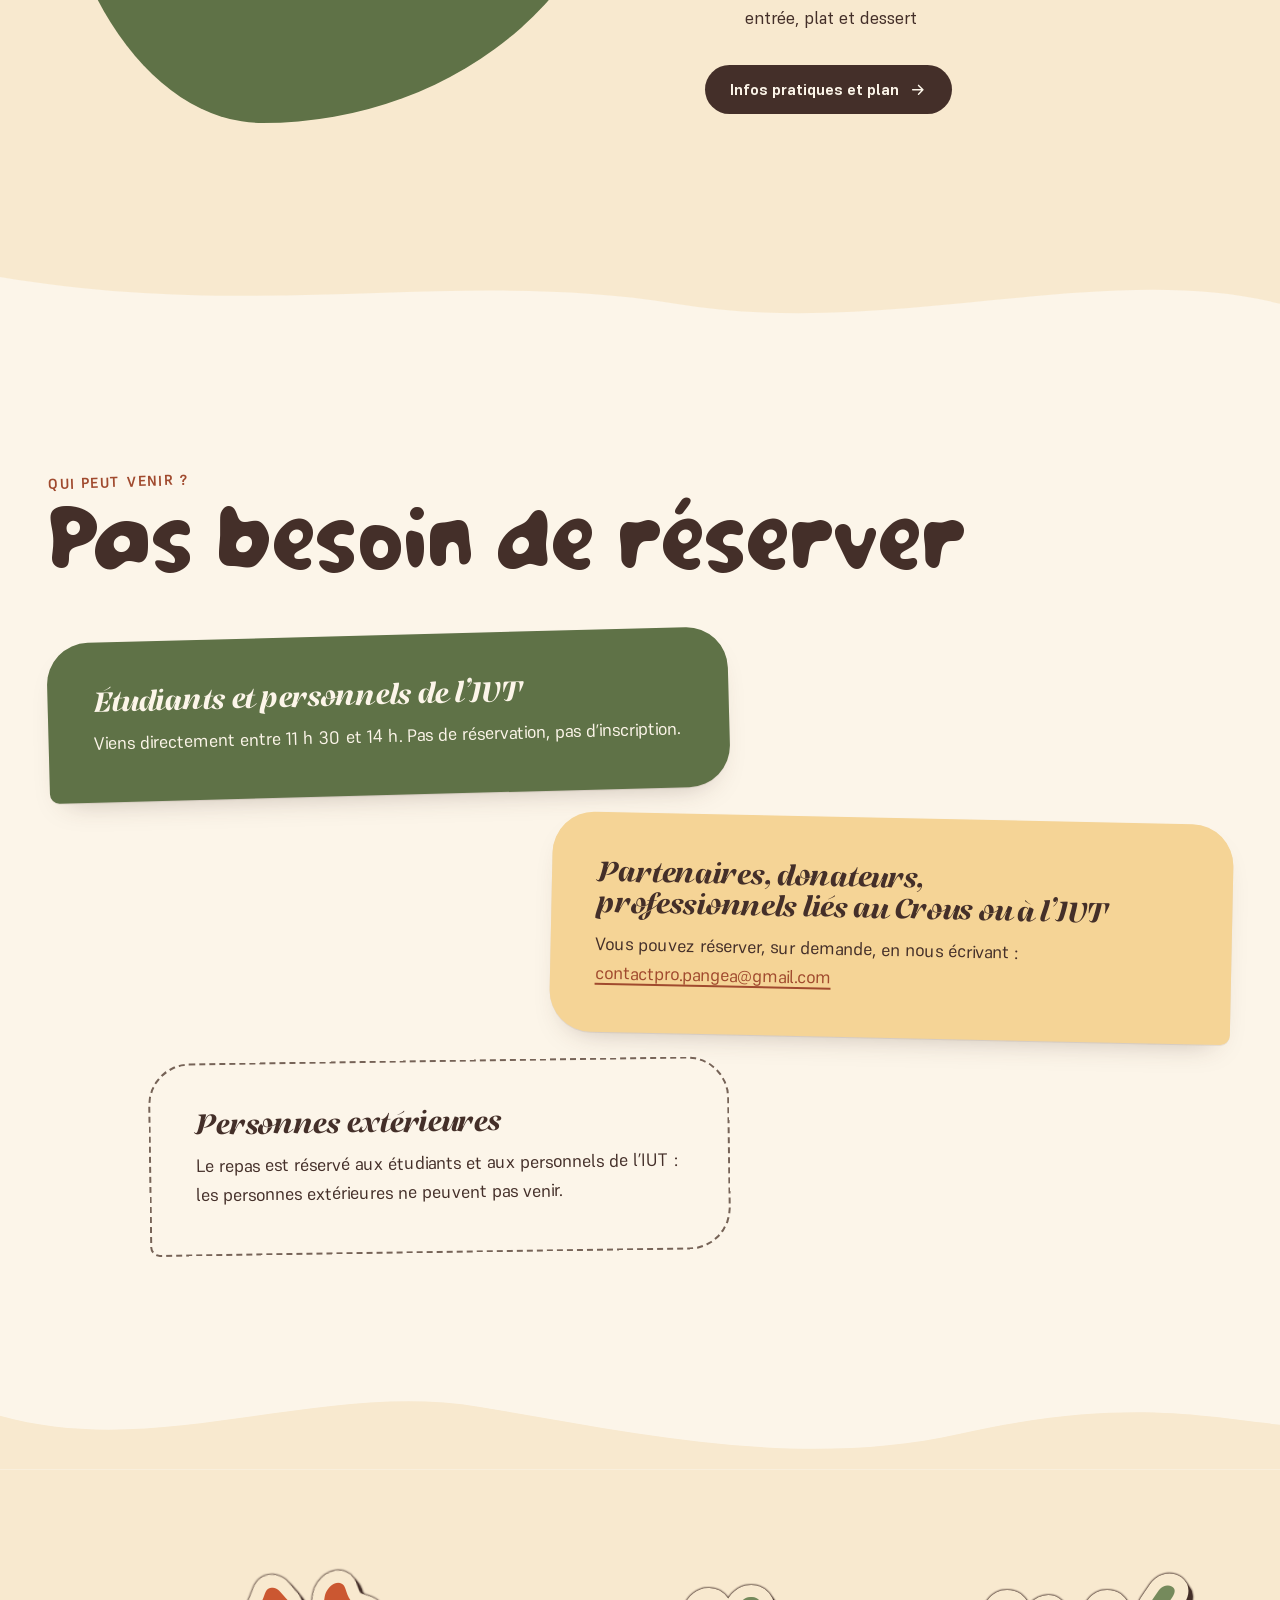
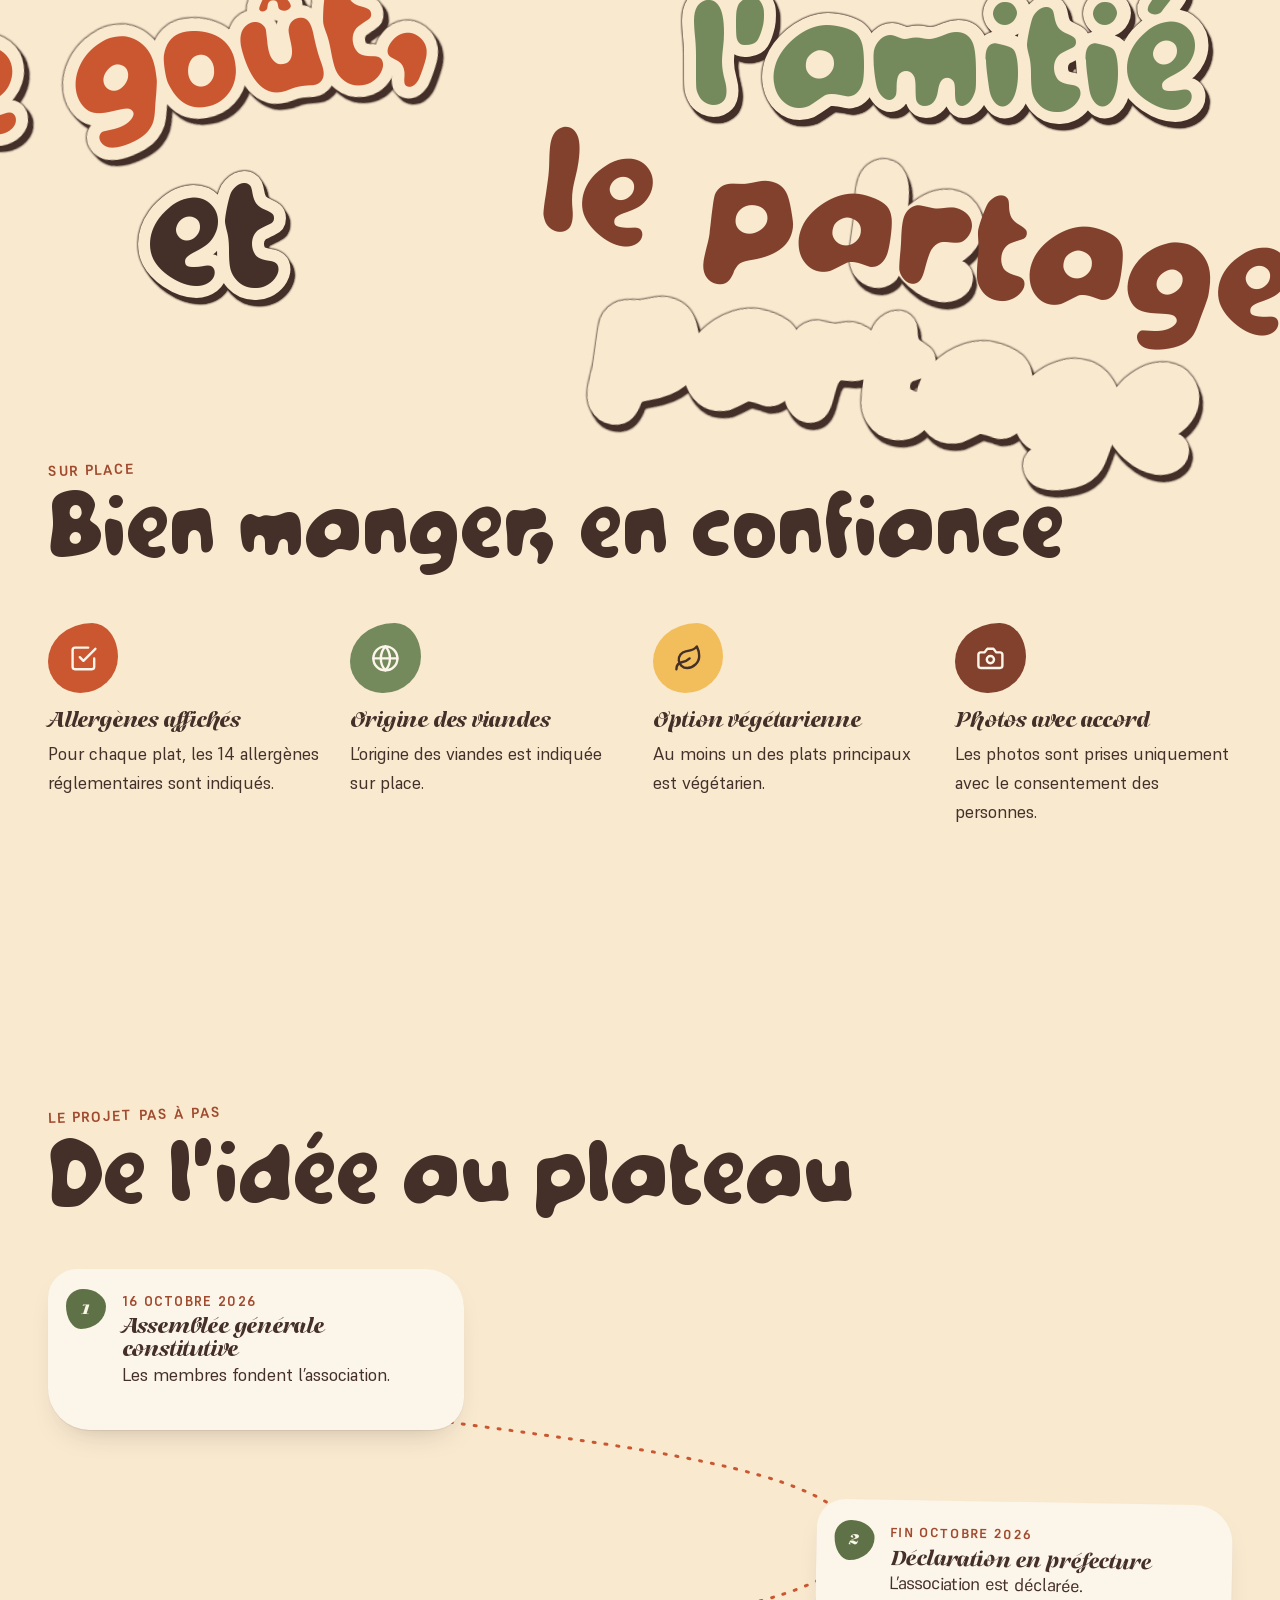
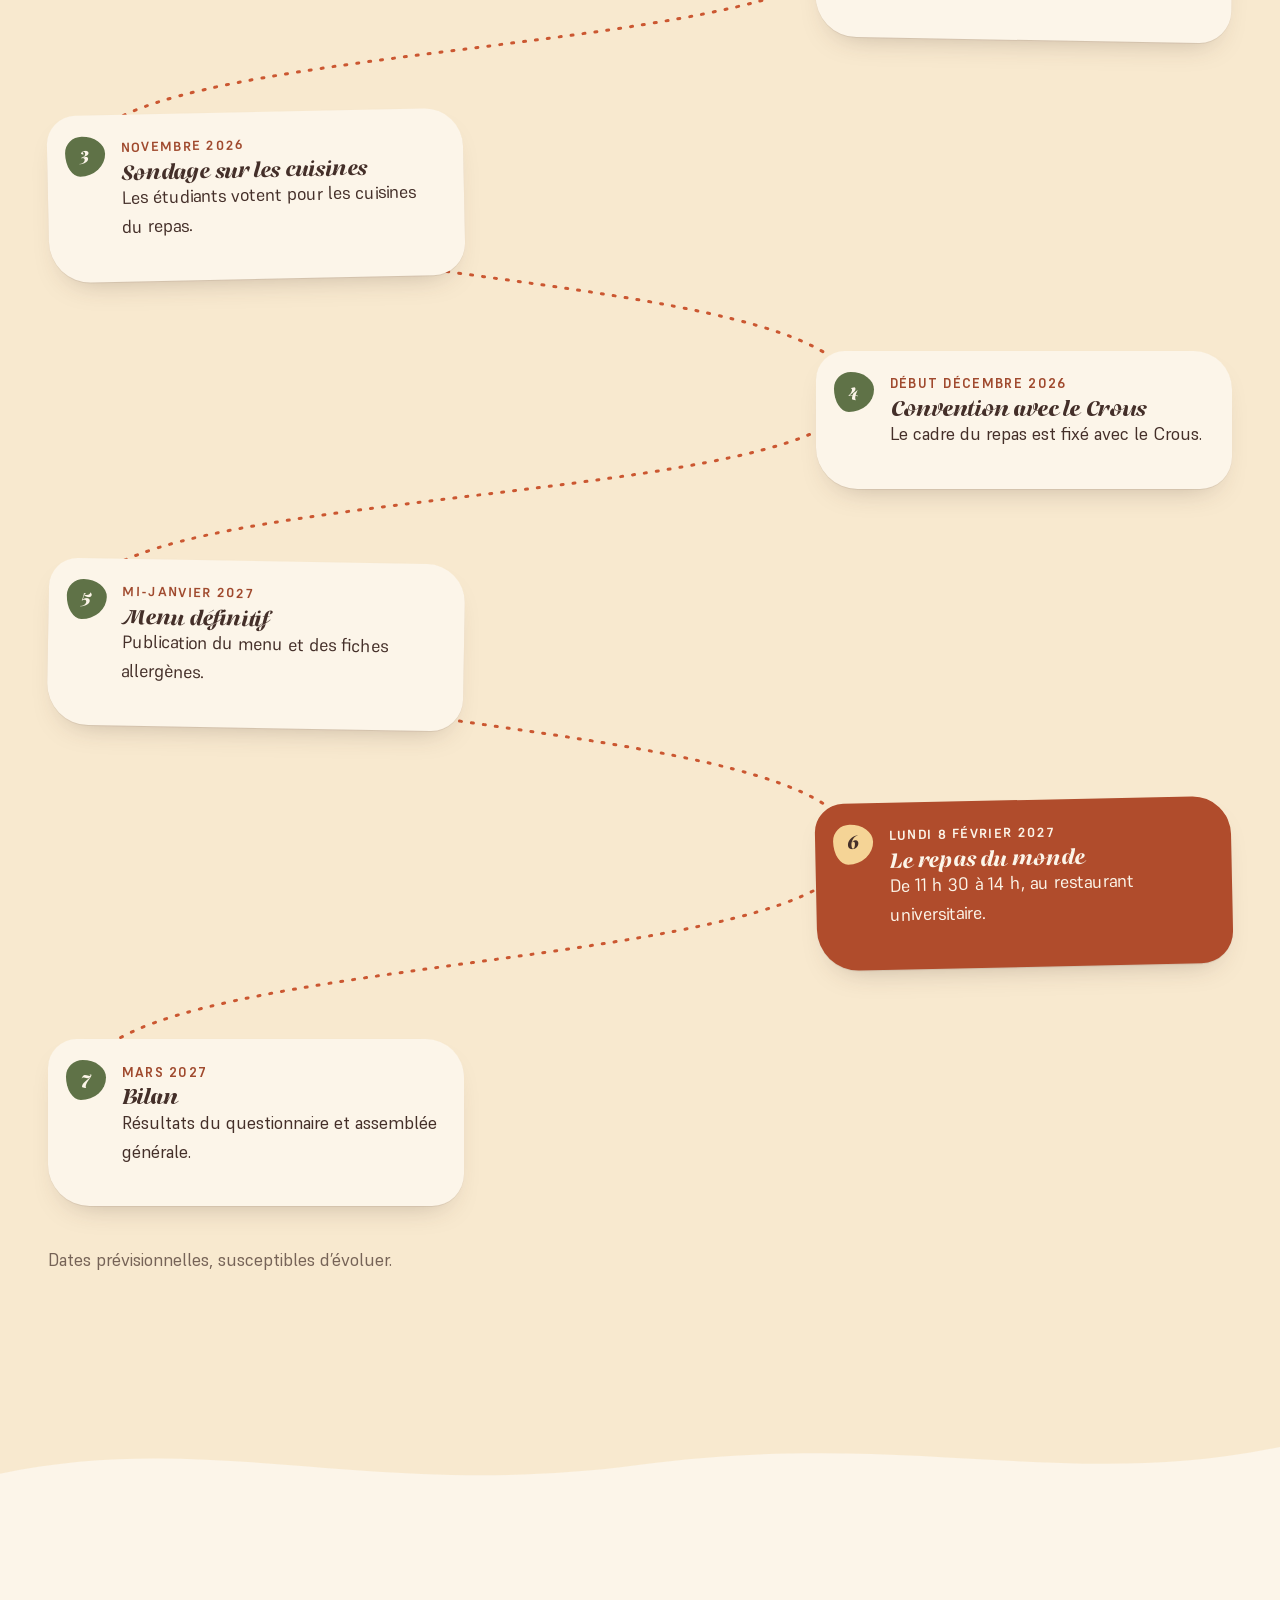
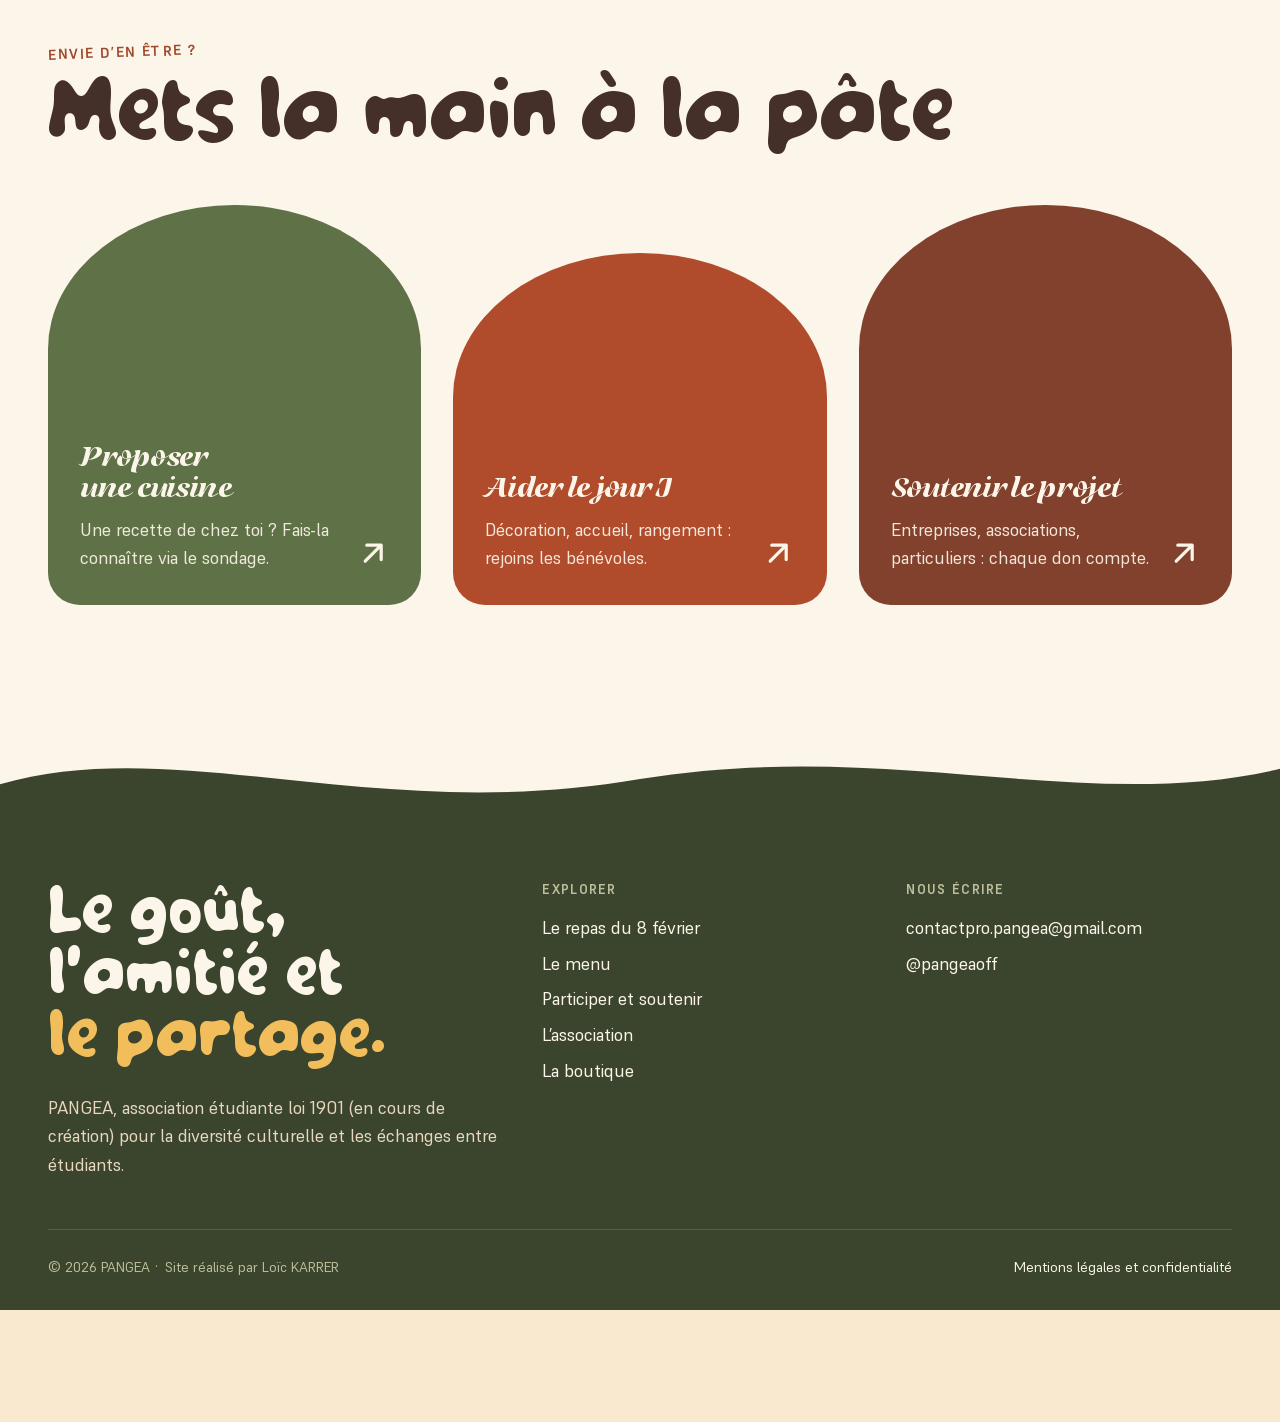
==== commit 7f6b42cc: "Add files via upload" ====
--- a/index.html
+++ b/index.html
@@ -9,7 +9,7 @@
 <link rel="icon" href="assets/img/logo/pangea-favicon.svg" type="image/svg+xml">
 <link rel="apple-touch-icon" href="assets/img/logo/apple-touch-icon.png">
 <link rel="stylesheet" href="assets/css/polices.css?v=0a4b5717">
-<link rel="stylesheet" href="assets/css/style.css?v=627fb007">
+<link rel="stylesheet" href="assets/css/style.css?v=8d7926fb">
 <script>try{if(sessionStorage.getItem("voile")==="1"&&!matchMedia("(prefers-reduced-motion: reduce)").matches)document.documentElement.classList.add("voile-entree")}catch(e){}</script>
 </head>
 <body>
@@ -155,7 +155,7 @@
   </div>
   <div class="bulle bulle--sur-demande">
     <h3>Partenaires, donateurs, professionnels liés au Crous ou à l’IUT</h3>
-    <p>Vous pouvez réserver, sur demande, en nous écrivant : <span class="a-venir">E-mail à venir</span></p>
+    <p>Vous pouvez réserver, sur demande, en nous écrivant : <a class="lien-contact" href="mailto:contactpro.pangea@gmail.com">contactpro.pangea@gmail.com</a></p>
   </div>
   <div class="bulle bulle--non">
     <h3>Personnes extérieures</h3>
@@ -226,8 +226,8 @@
       <div>
         <h3>Nous écrire</h3>
         <ul>
-          <li><!-- Remplacer par <a href="mailto:...">...</a> --><span class="a-venir">E-mail à venir</span></li>
-          <li><!-- Remplacer par le lien Instagram --><span class="a-venir">Instagram à venir</span></li>
+          <li><a class="lien-contact" href="mailto:contactpro.pangea@gmail.com">contactpro.pangea@gmail.com</a></li>
+          <li><a class="lien-contact" href="https://www.instagram.com/pangeaoff/" rel="noopener">@pangeaoff</a></li>
         </ul>
       </div>
     </div>
